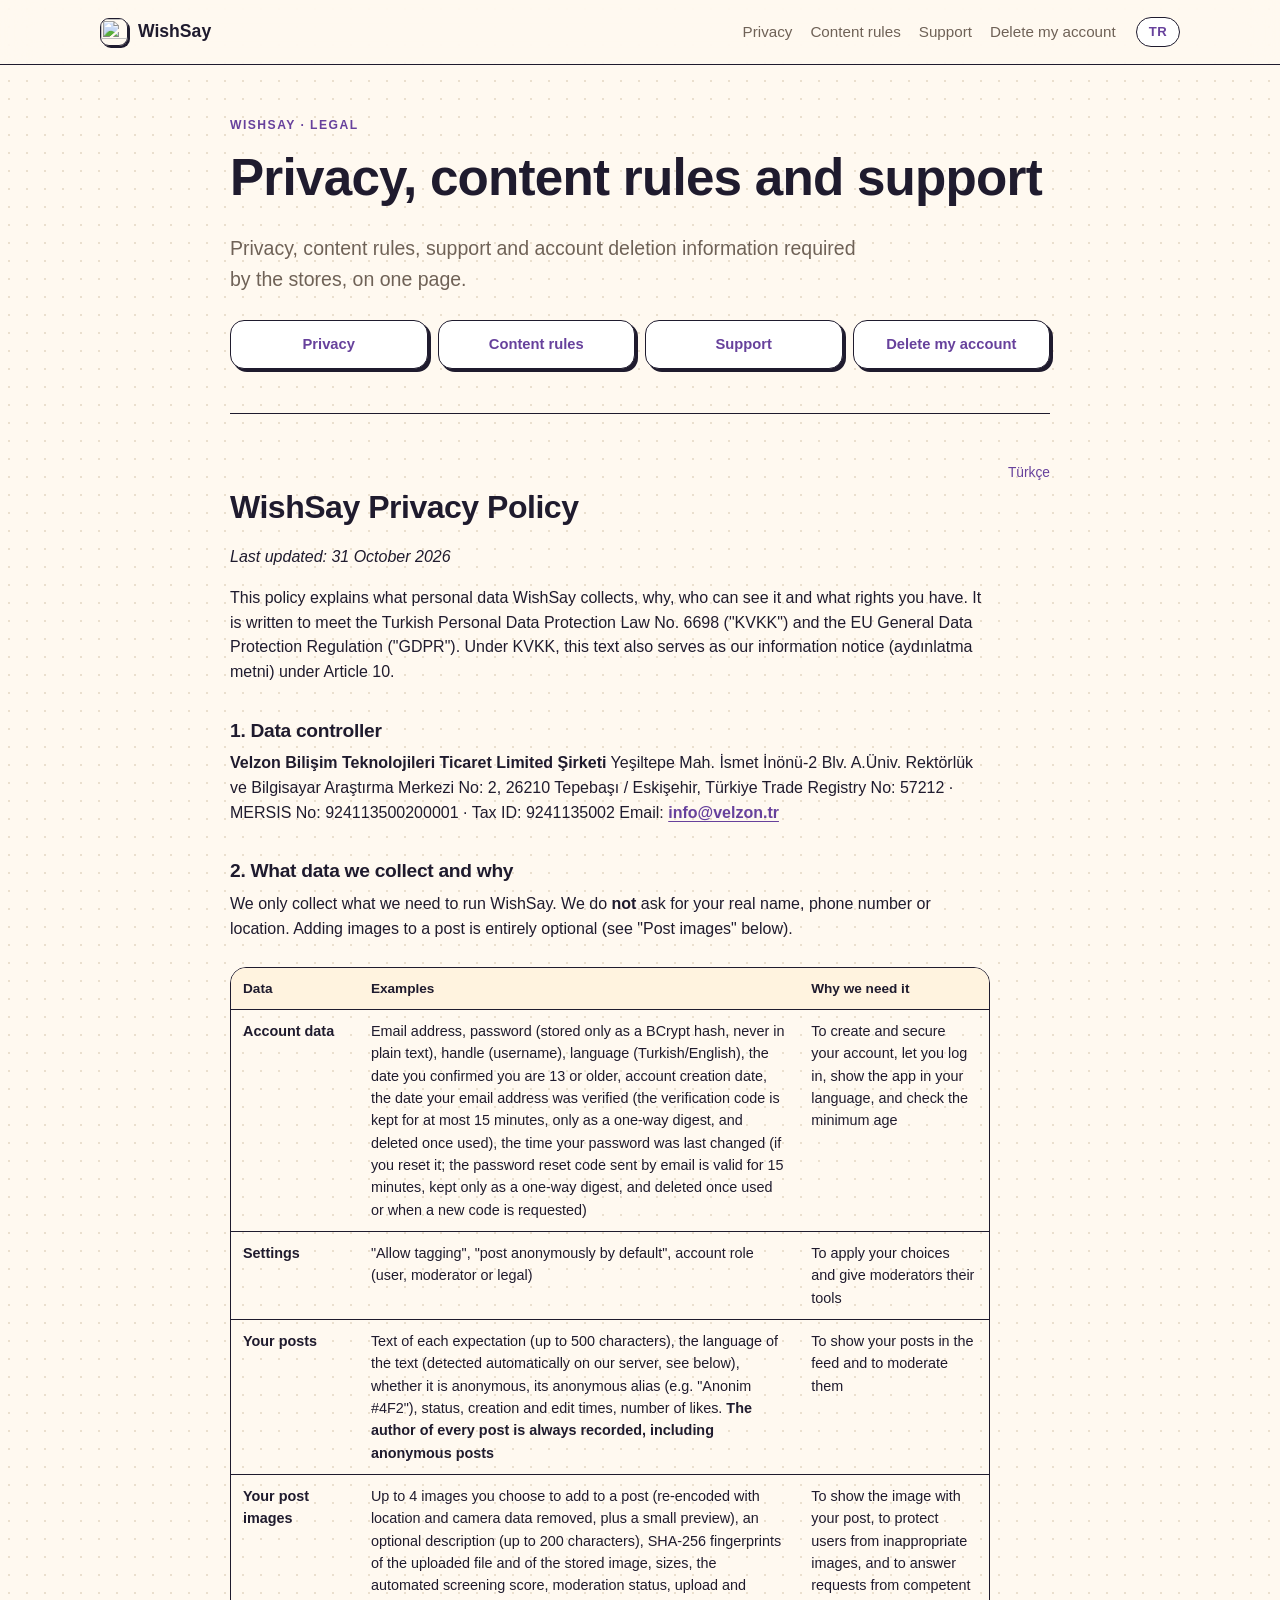
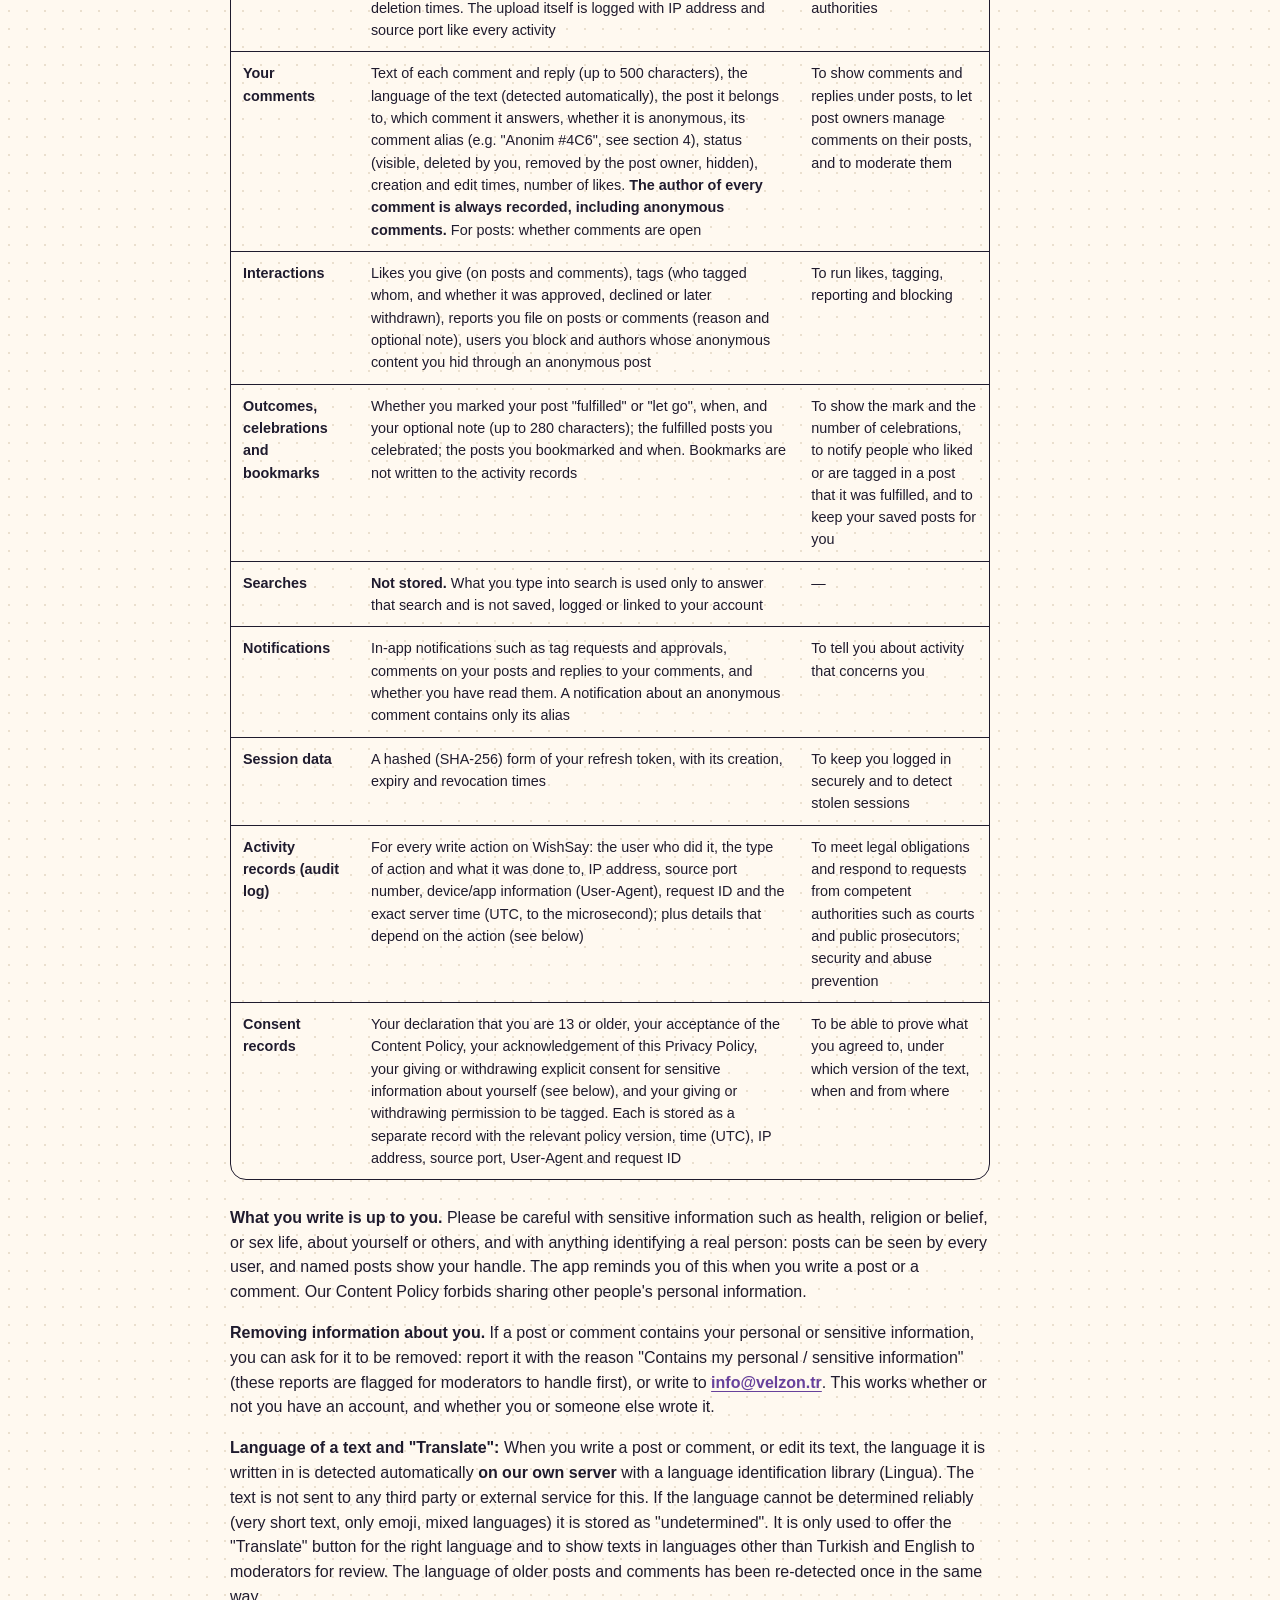
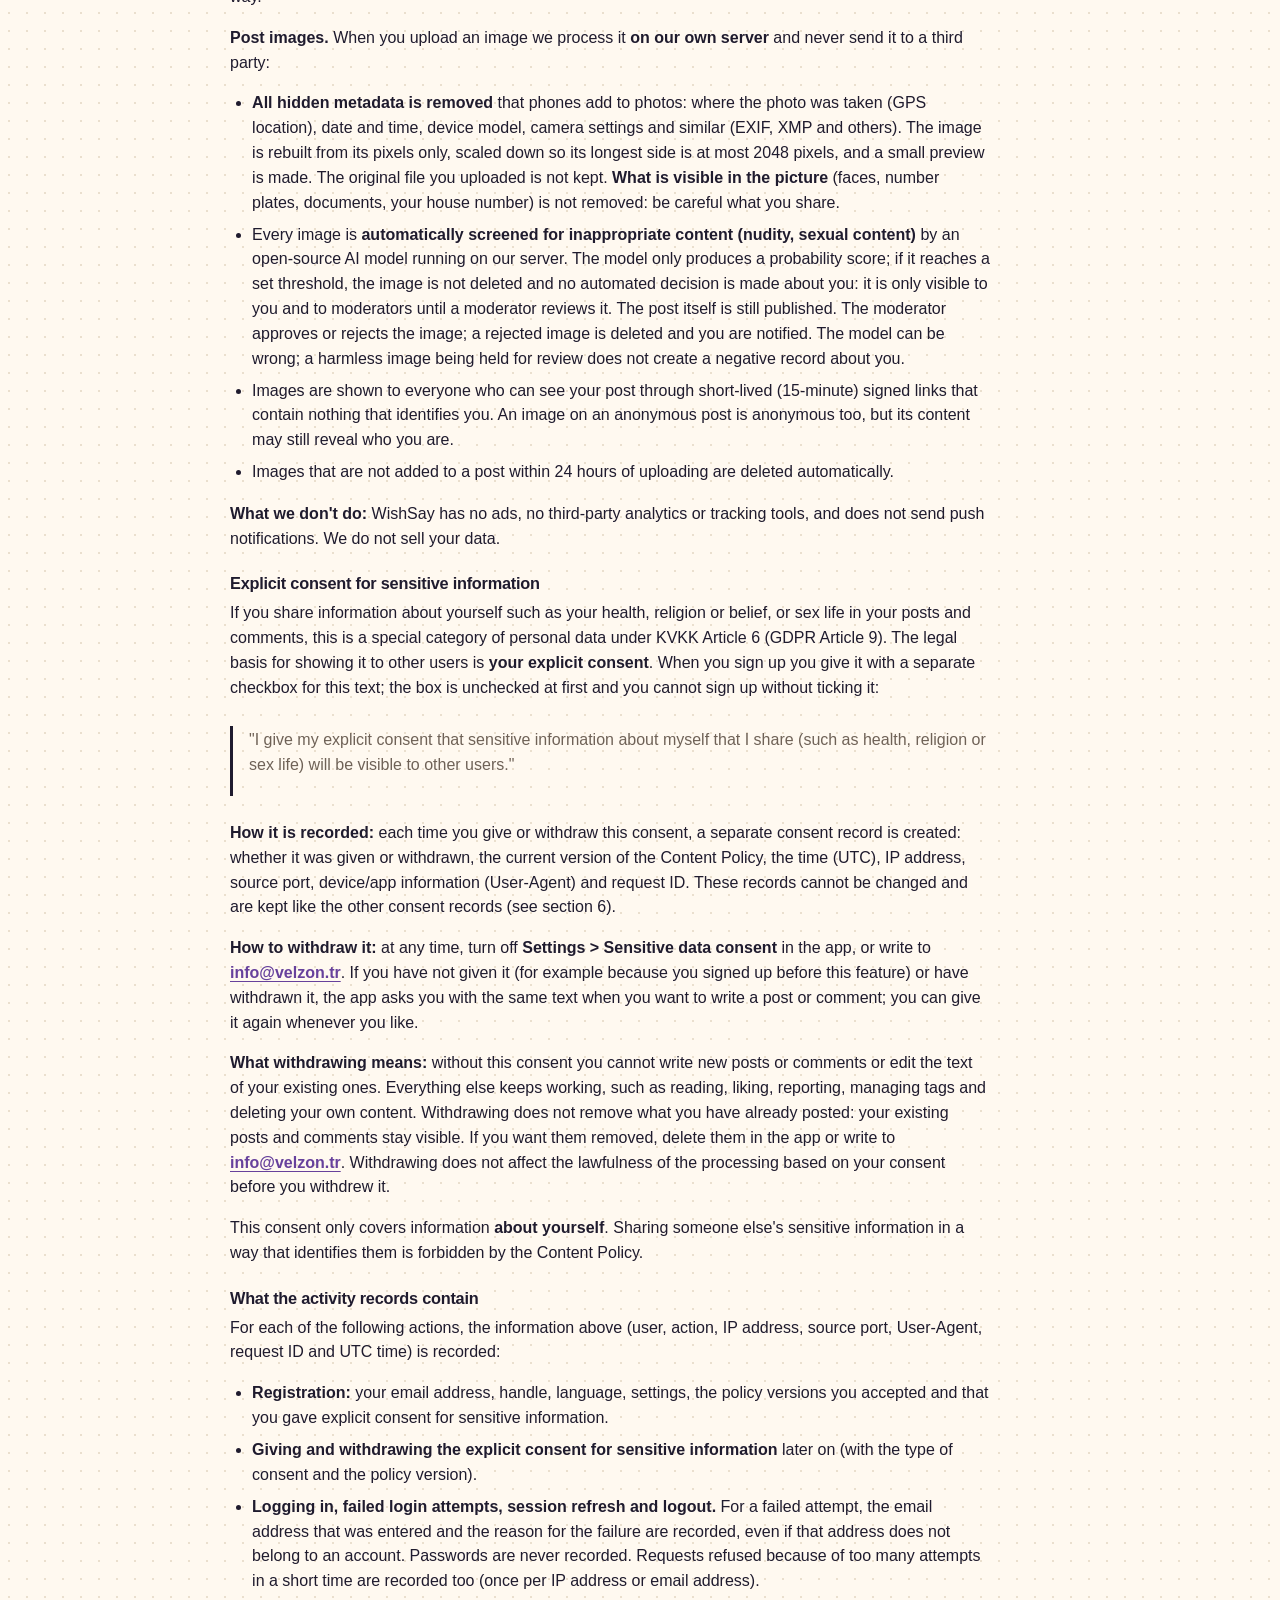
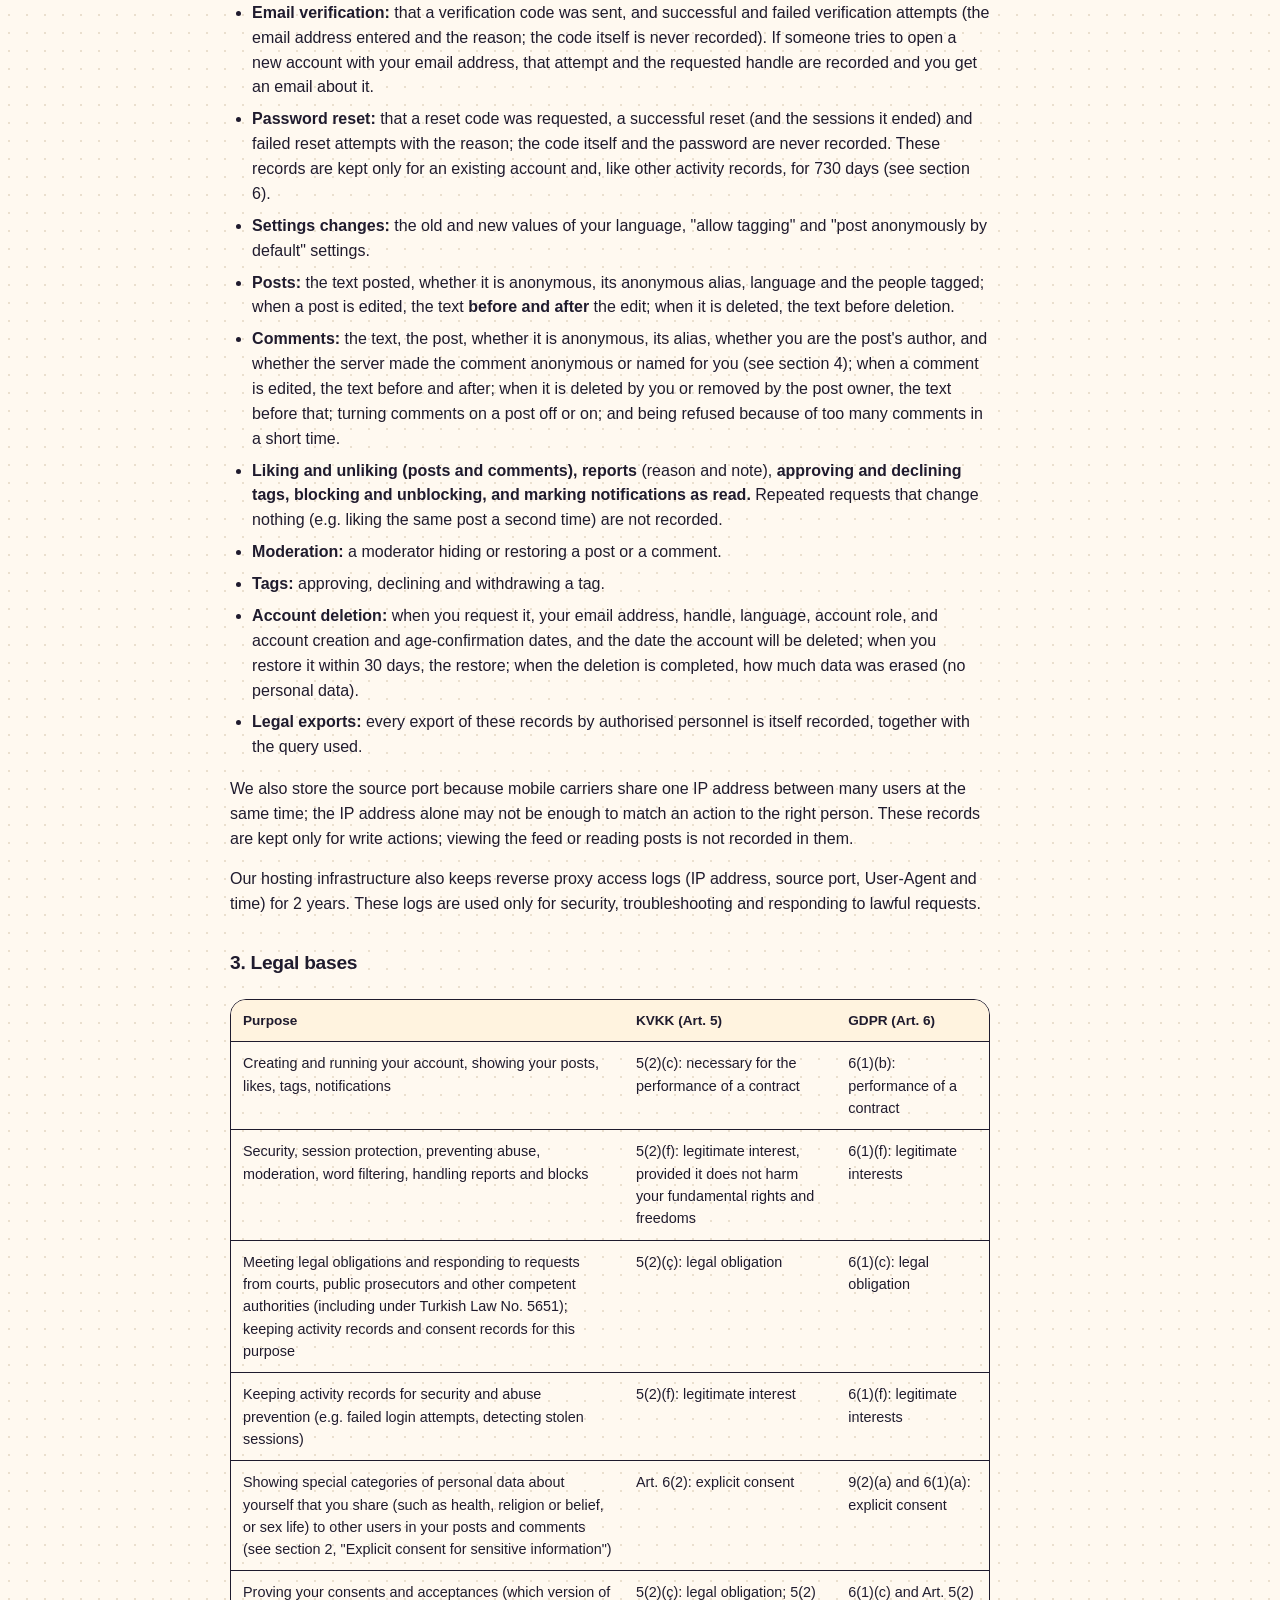
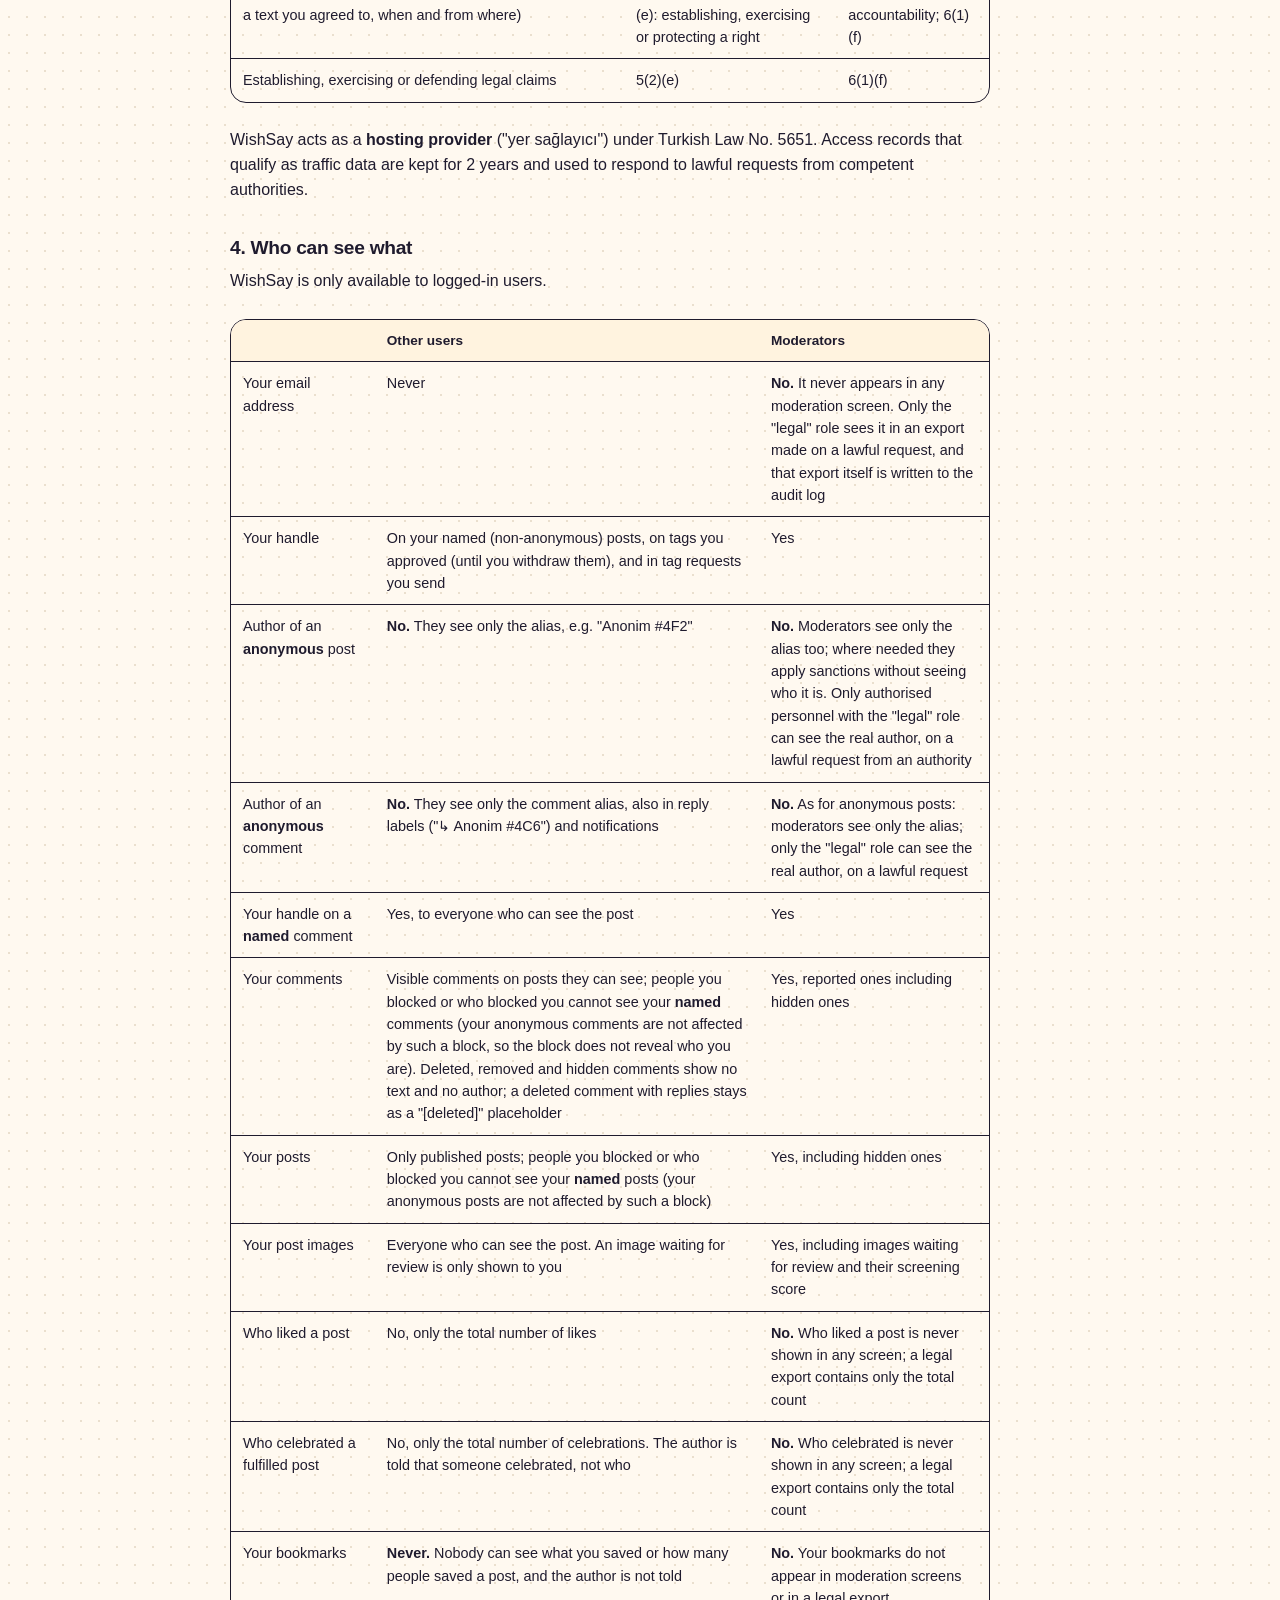
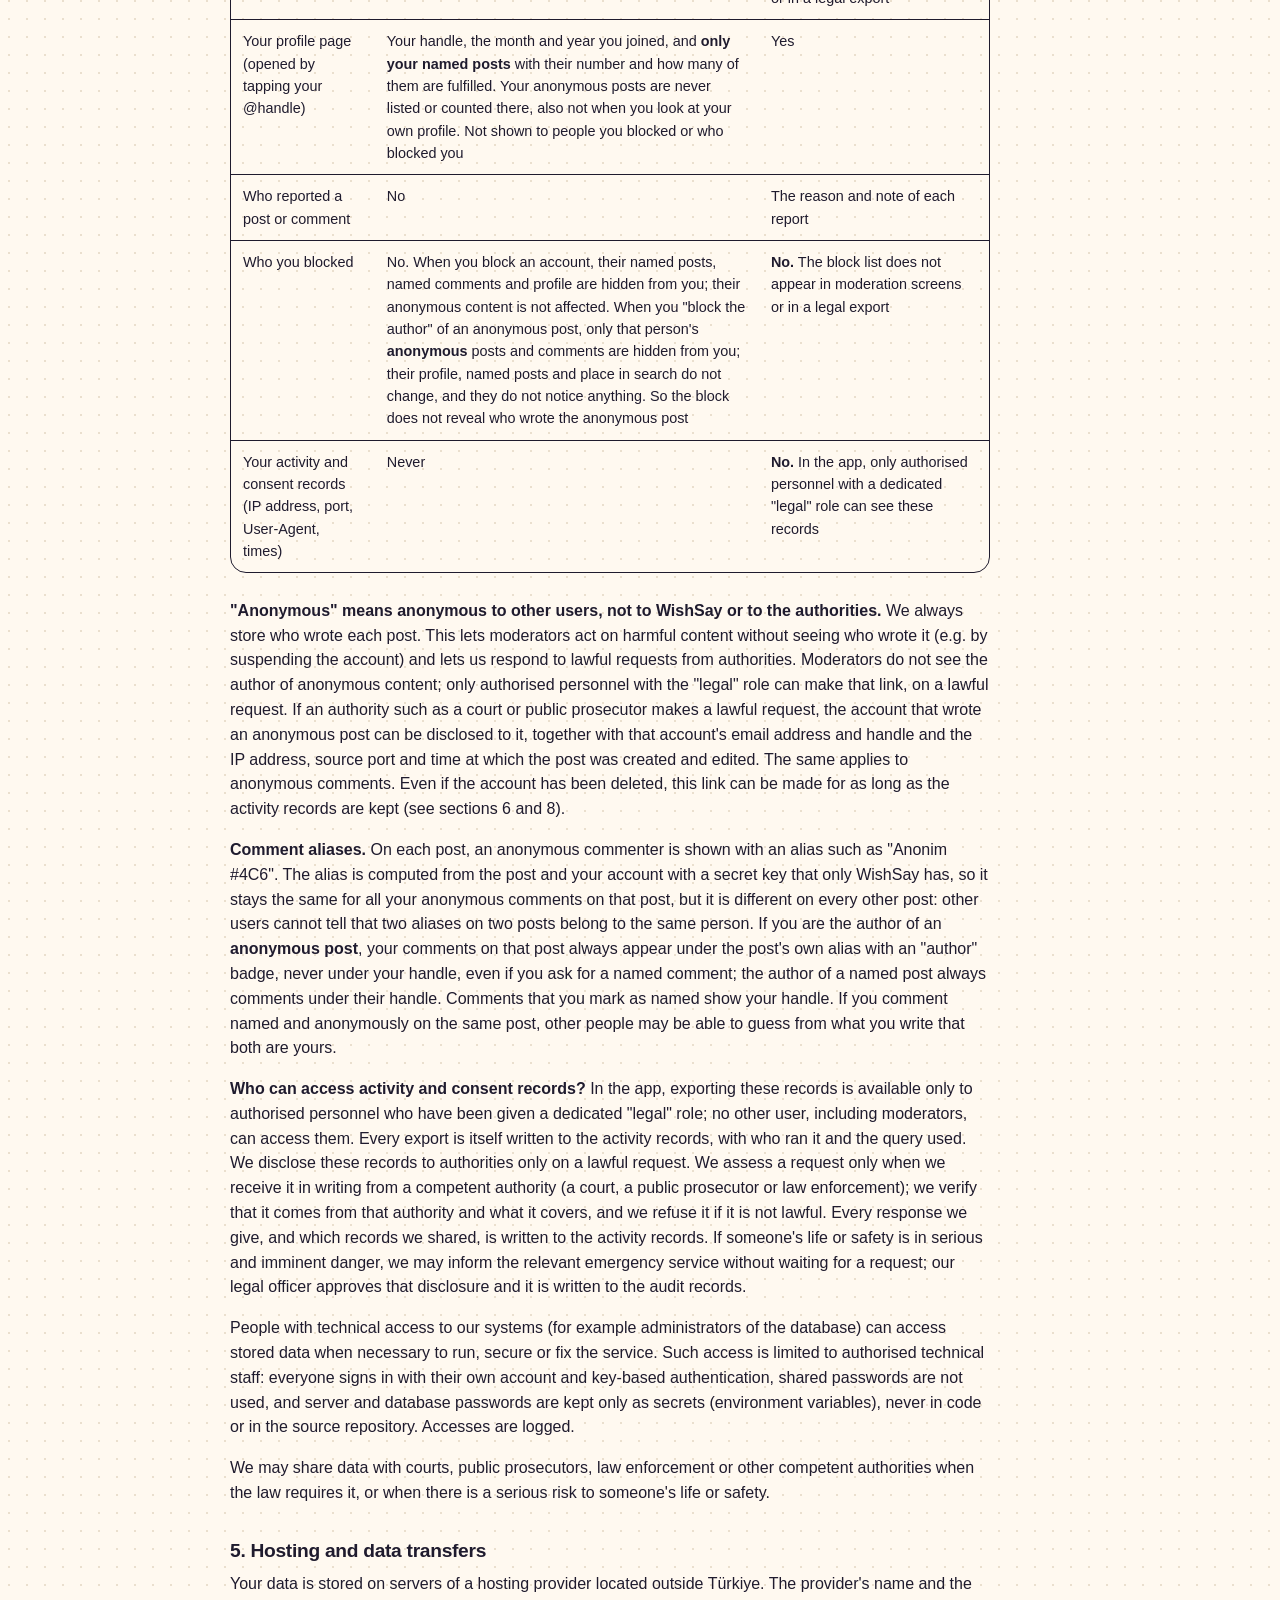
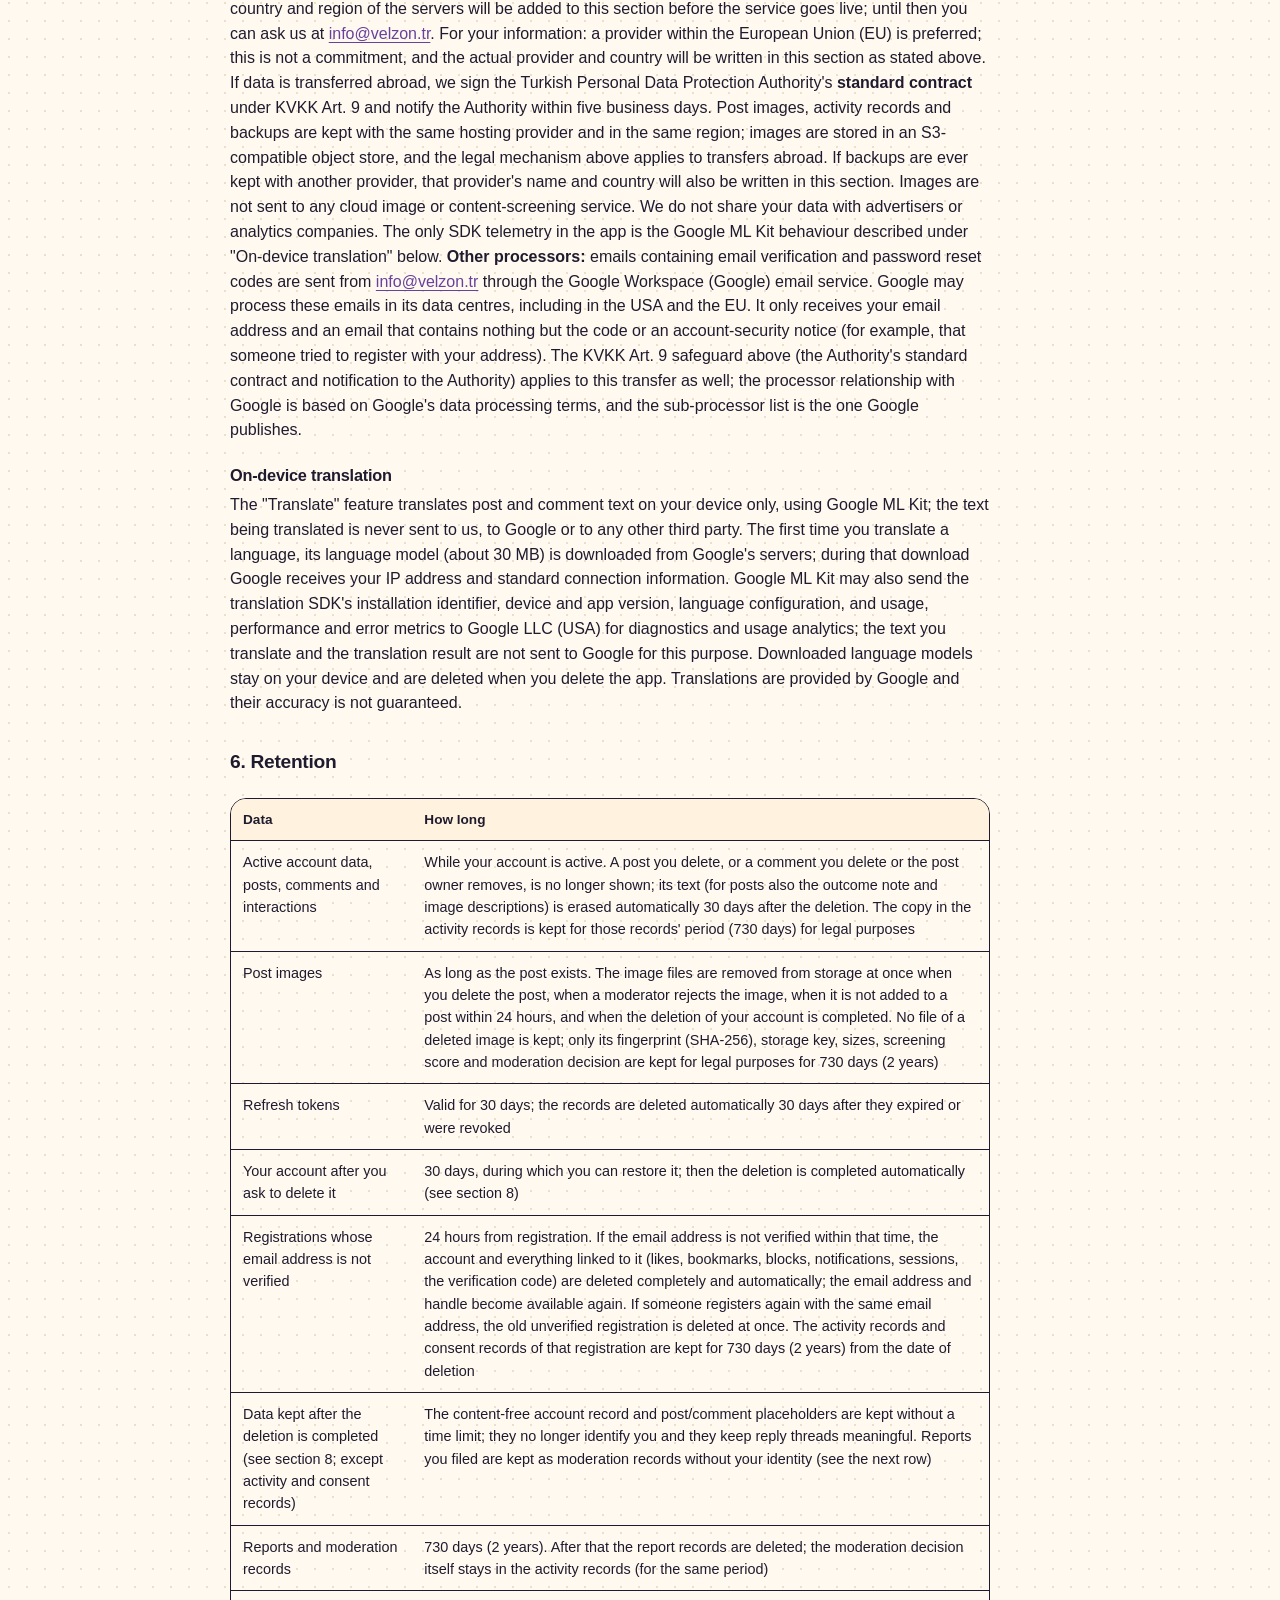
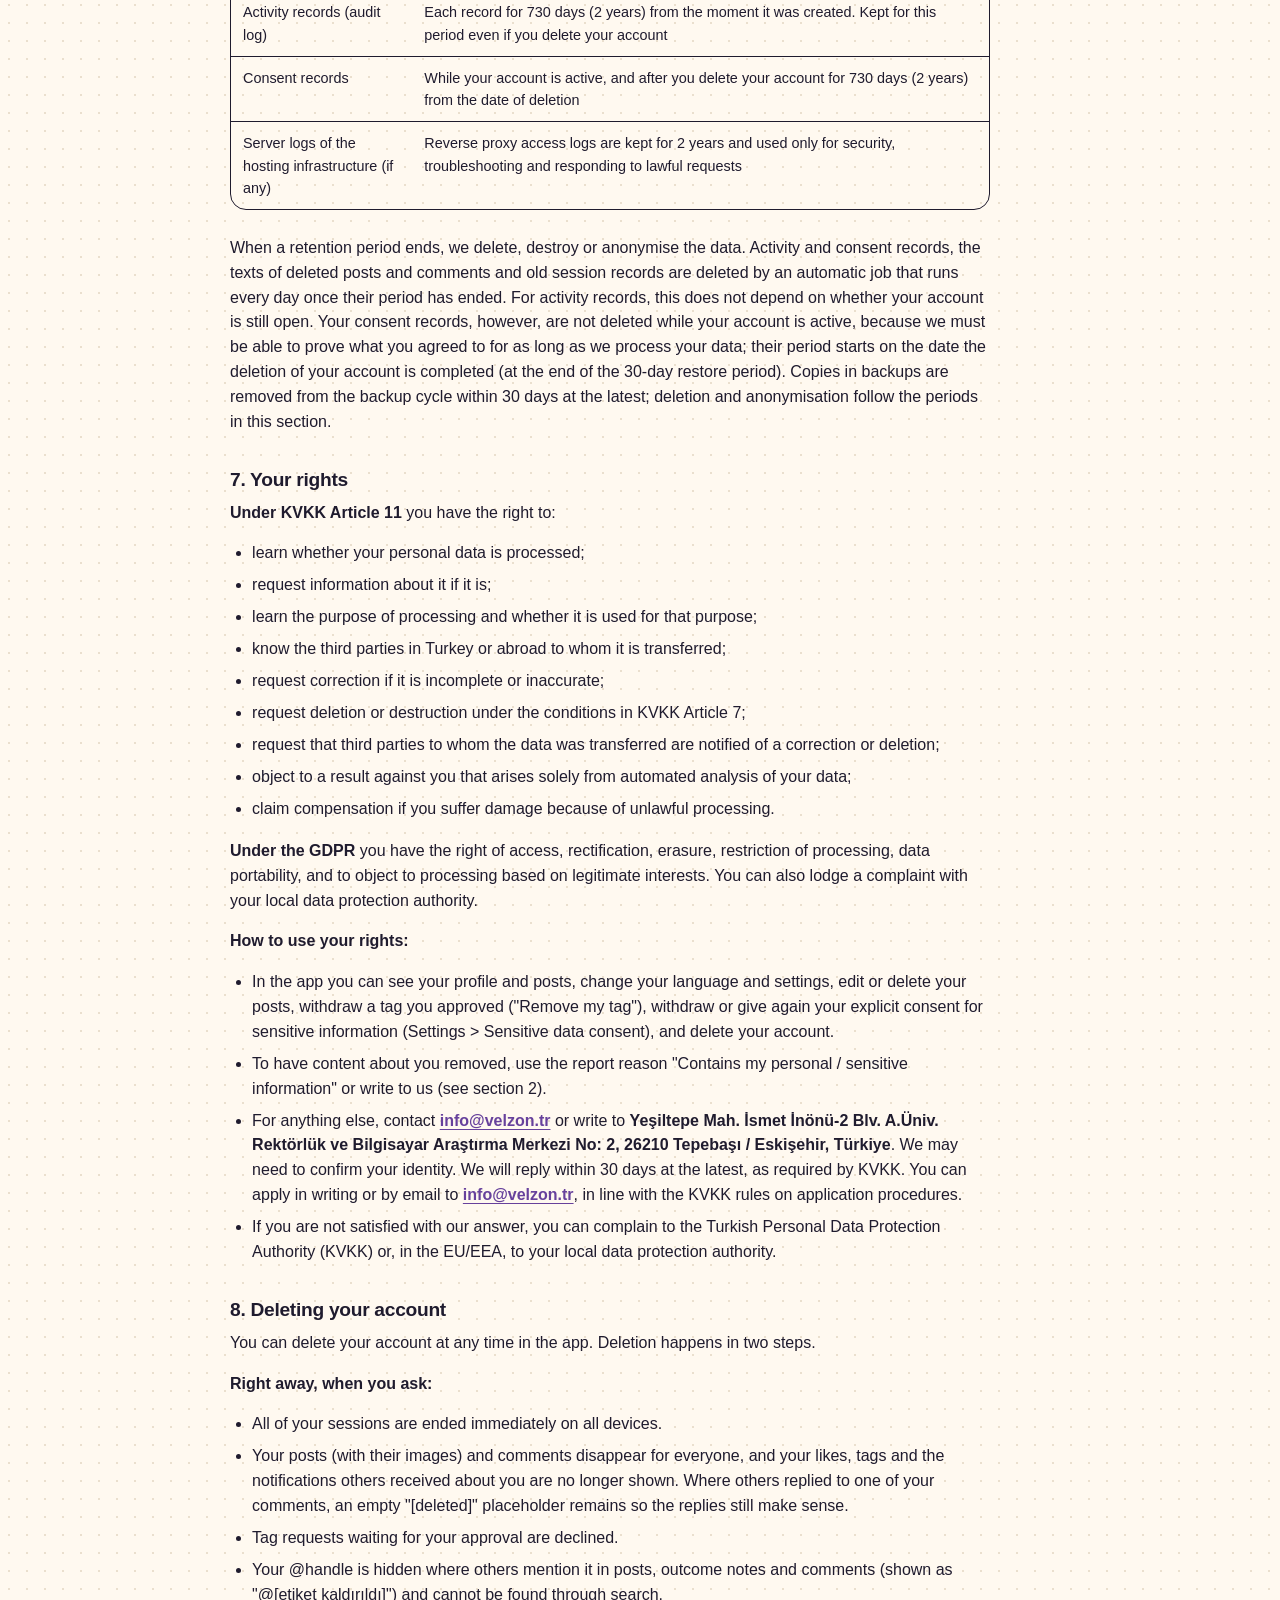
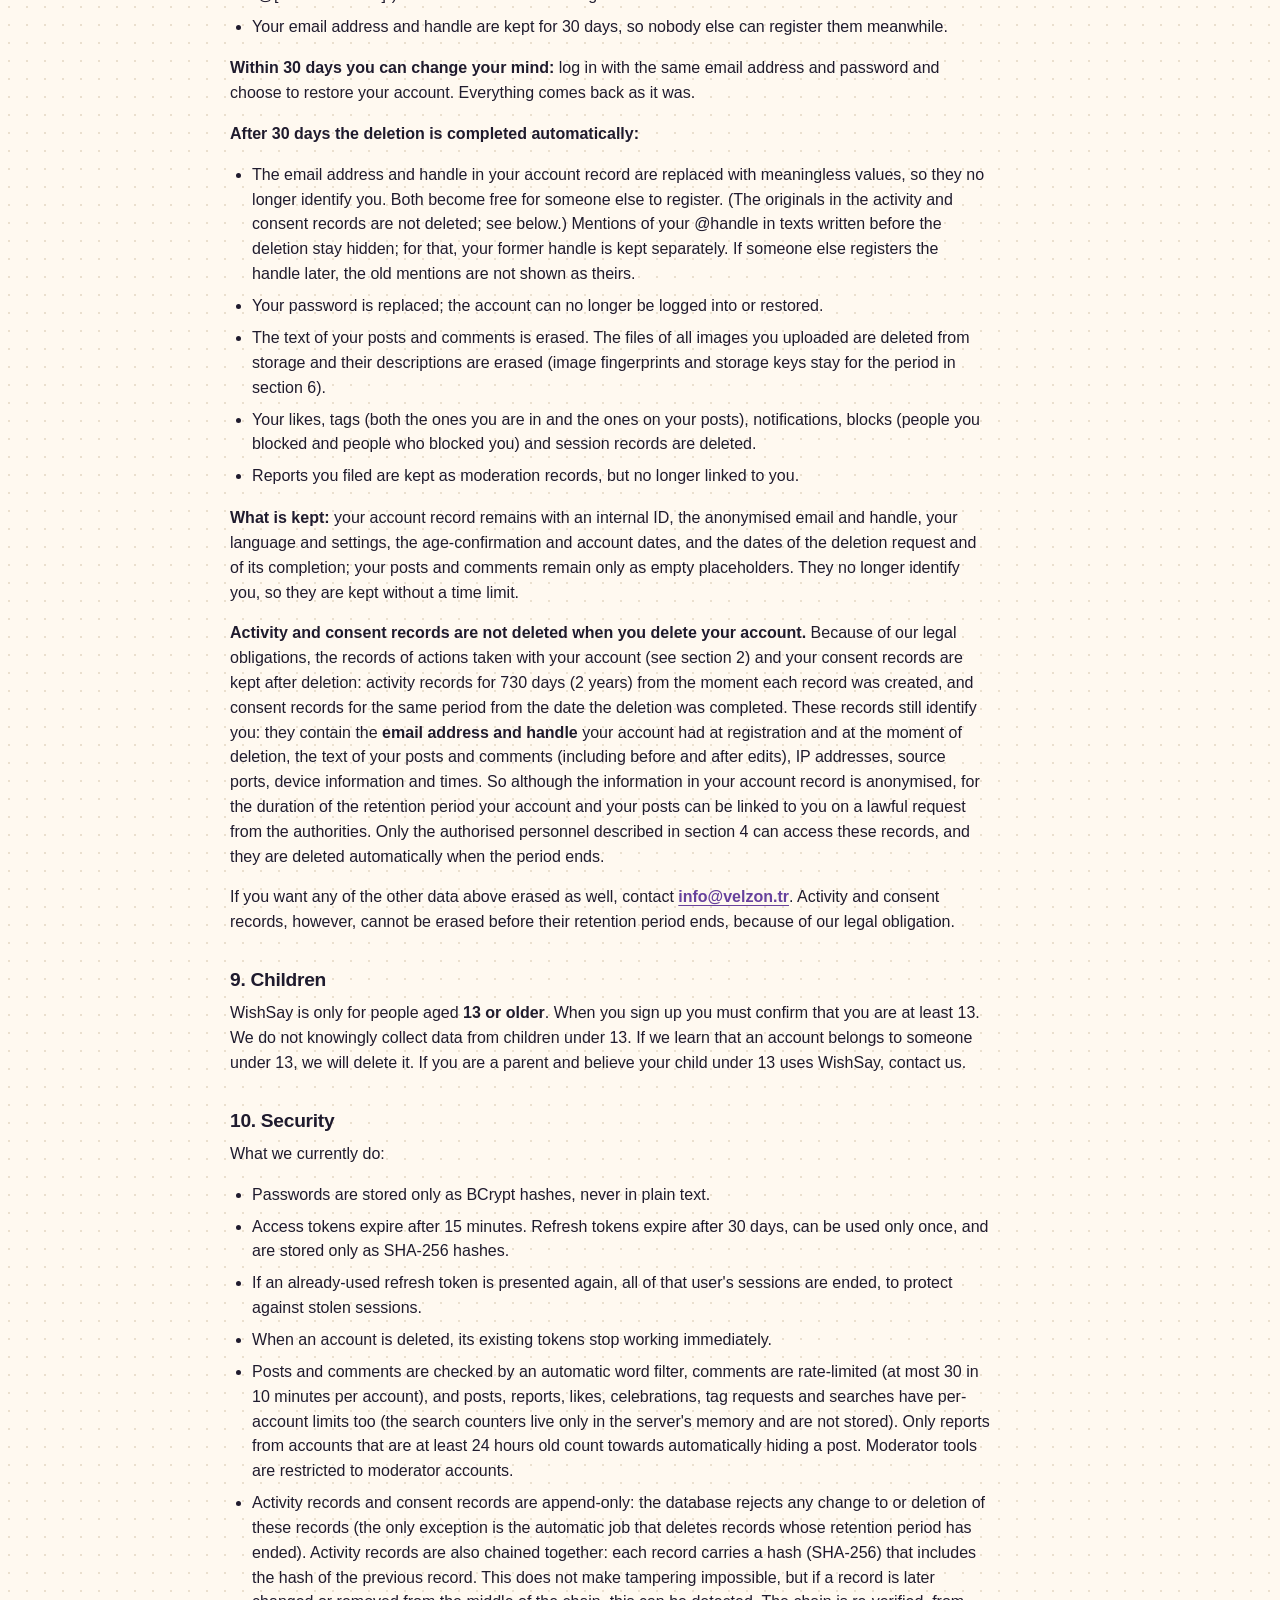
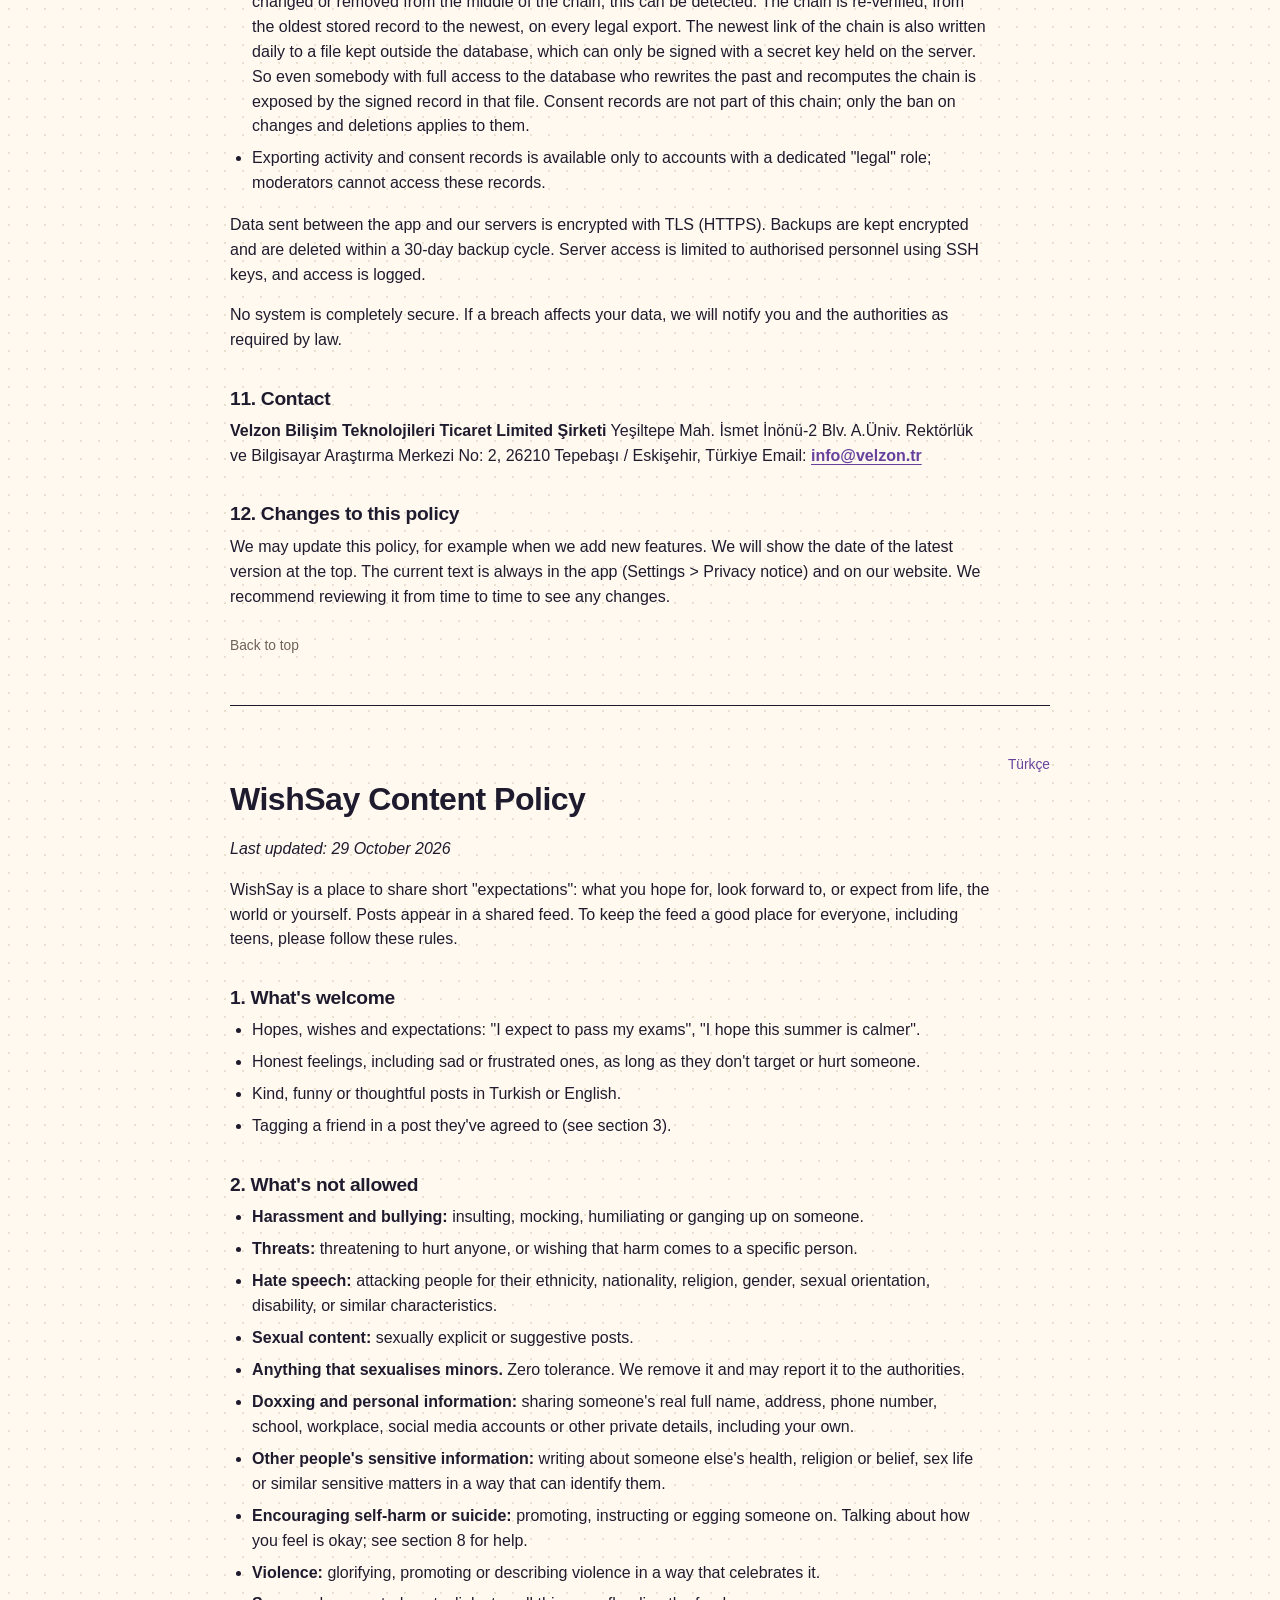
==== en/index.html @ 41df198c "Yasal sayfa: 2026-11-01" ====
<!doctype html>
<html lang="en">
<head>
<meta charset="utf-8">
<meta name="viewport" content="width=device-width, initial-scale=1">
<title>WishSay — Privacy, content rules, support and account deletion</title>
<meta name="description" content="WishSay privacy notice under KVKK and GDPR, content rules, support/FAQ and account deletion steps on one page.">
<meta name="color-scheme" content="light dark">
<meta name="theme-color" content="#FFF9F0" media="(prefers-color-scheme: light)">
<meta name="theme-color" content="#0E1030" media="(prefers-color-scheme: dark)">
<link rel="canonical" href="https://denizaydogdu.github.io/wishsay-legal/en/">
<link rel="alternate" hreflang="tr" href="https://denizaydogdu.github.io/wishsay-legal/">
<link rel="alternate" hreflang="en" href="https://denizaydogdu.github.io/wishsay-legal/en/">
<link rel="alternate" hreflang="x-default" href="https://denizaydogdu.github.io/wishsay-legal/">
<link rel="icon" href="/wishsay-legal/img/icon-512.png" sizes="512x512" type="image/png">
<link rel="apple-touch-icon" href="/wishsay-legal/img/icon-180.png">
<style>
/* WishSay yasal sayfası — W-077. Ağ fontu, izleme ve istemci betiği yok. */
/* WOFF2'ler uygulamadaki TTF'lerden yalnız sitede geçen karakterlere indirgenir
   (scripts/make-fonts.sh); TTF baytları uygulamayla aynı kalır. */

@font-face {
  font-family: "Fredoka";
  src: url("/wishsay-legal/fonts/Fredoka-SemiBold.woff2") format("woff2"),
       url("/wishsay-legal/fonts/Fredoka-SemiBold.ttf") format("truetype");
  font-style: normal;
  font-weight: 600;
  font-display: swap;
}

@font-face {
  font-family: "Fredoka";
  src: url("/wishsay-legal/fonts/Fredoka-Bold.woff2") format("woff2"),
       url("/wishsay-legal/fonts/Fredoka-Bold.ttf") format("truetype");
  font-style: normal;
  font-weight: 700;
  font-display: swap;
}

@font-face {
  font-family: "Nunito";
  src: url("/wishsay-legal/fonts/Nunito-Regular.woff2") format("woff2"),
       url("/wishsay-legal/fonts/Nunito-Regular.ttf") format("truetype");
  font-style: normal;
  font-weight: 400;
  font-display: swap;
}

@font-face {
  font-family: "Nunito";
  src: url("/wishsay-legal/fonts/Nunito-SemiBold.woff2") format("woff2"),
       url("/wishsay-legal/fonts/Nunito-SemiBold.ttf") format("truetype");
  font-style: normal;
  font-weight: 600;
  font-display: swap;
}

@font-face {
  font-family: "Nunito";
  src: url("/wishsay-legal/fonts/Nunito-ExtraBold.woff2") format("woff2"),
       url("/wishsay-legal/fonts/Nunito-ExtraBold.ttf") format("truetype");
  font-style: normal;
  font-weight: 800;
  font-display: swap;
}

:root {
  color-scheme: light dark;
  --ink: #1f1b2e;
  --muted: #6f6257;
  --bg: #fff9f0;
  --dot: #eadfce;
  --surface: #ffffff;
  --surface-solid: #ffffff;
  --tint: #fff3df;
  --border: #1f1b2e;
  --border-strong: #1f1b2e;
  --primary: #9be58a;
  --on-primary: #1f1b2e;
  --selected: #c9a7ff;
  --link: #67419c;
  --link-hover: #4c287f;
  --amber-bg: #fff4d6;
  --amber-line: #d33a22;
  --small-shadow: 3px 3px 0 #1f1b2e;
  --radius: 18px;
  --wrap: 1120px;
}

@media (prefers-color-scheme: dark) {
  :root {
    --ink: #f1f2ff;
    --muted: #9aa0d6;
    --bg: #0e1030;
    --dot: transparent;
    --surface: rgb(255 255 255 / 7%);
    --surface-solid: #191b46;
    --tint: rgb(255 255 255 / 4%);
    --border: rgb(255 255 255 / 16%);
    --border-strong: rgb(255 255 255 / 40%);
    --primary: #c6ff3d;
    --on-primary: #0e1030;
    --selected: #c6ff3d;
    --link: #3de0ff;
    --link-hover: #8cebff;
    --amber-bg: #33280f;
    --amber-line: #ff6b6b;
    --small-shadow: 0 4px 12px rgb(255 61 154 / 22%);
  }
}

*,
*::before,
*::after {
  box-sizing: border-box;
}

html {
  -webkit-text-size-adjust: 100%;
  scroll-behavior: smooth;
}

body {
  margin: 0;
  background-color: var(--bg);
  background-image: radial-gradient(circle, var(--dot) 1px, transparent 1.15px);
  background-size: 18px 18px;
  color: var(--ink);
  font-family: "Nunito", -apple-system, BlinkMacSystemFont, "Segoe UI", sans-serif;
  font-size: 17px;
  line-height: 1.55;
  text-rendering: optimizeLegibility;
  overflow-x: hidden;
}

@media (prefers-color-scheme: dark) {
  body {
    background-image:
      radial-gradient(circle at 12% 4%, rgb(255 61 154 / 12%), transparent 20rem),
      radial-gradient(circle at 88% 10%, rgb(61 224 255 / 10%), transparent 22rem),
      radial-gradient(circle at 50% 96%, rgb(198 255 61 / 7%), transparent 24rem);
    background-size: auto;
    background-repeat: no-repeat;
    background-attachment: fixed;
  }
}

img {
  max-width: 100%;
  height: auto;
}

a {
  color: var(--link);
  text-underline-offset: 3px;
}

a:hover {
  color: var(--link-hover);
}

:focus-visible {
  outline: 3px solid var(--primary);
  outline-offset: 2px;
  border-radius: 4px;
}

h1,
h2,
h3,
h4 {
  font-family: "Fredoka", "Nunito", sans-serif;
  font-weight: 600;
  line-height: 1.15;
  letter-spacing: -0.015em;
  margin: 0 0 0.5em;
}

h1,
h2 {
  font-weight: 700;
}

h1 {
  font-size: clamp(2rem, 1.4rem + 2.6vw, 3.2rem);
}

h2 {
  font-size: clamp(1.45rem, 1.2rem + 1vw, 2rem);
  margin-top: 0;
  scroll-margin-top: 84px;
}

h3 {
  font-size: 1.12rem;
}

p {
  margin: 0 0 1em;
}

ul,
ol {
  margin: 0 0 1em;
  padding-left: 1.25em;
}

.wrap {
  width: 100%;
  max-width: var(--wrap);
  margin-inline: auto;
  padding-inline: 20px;
}

.skip {
  position: absolute;
  left: -9999px;
  top: 8px;
  background: var(--surface);
  padding: 10px 14px;
  border-radius: 10px;
  border: 1px solid var(--border);
  z-index: 10;
}

.skip:focus {
  left: 12px;
}

.muted {
  color: var(--muted);
}

.small {
  font-size: 0.86rem;
}

/* ---------- header ---------- */

.site-header {
  position: sticky;
  top: 0;
  z-index: 2;
  border-bottom: 1px solid var(--border);
  background: color-mix(in srgb, var(--bg) 88%, transparent);
  backdrop-filter: blur(16px);
}

.header-inner {
  display: flex;
  align-items: center;
  gap: 20px;
  min-height: 64px;
}

.brand {
  display: inline-flex;
  align-items: center;
  gap: 10px;
  font-family: "Fredoka", "Nunito", sans-serif;
  font-weight: 700;
  font-size: 1.1rem;
  color: var(--ink);
  text-decoration: none;
  margin-right: auto;
}

.brand img {
  border-radius: 9px;
  border: 1px solid var(--border-strong);
  box-shadow: 2px 2px 0 var(--ink);
}

.site-nav {
  display: flex;
  gap: 18px;
  font-size: 0.95rem;
}

.site-nav a {
  color: var(--muted);
  text-decoration: none;
}

.site-nav a:hover {
  color: var(--ink);
}

.lang {
  border: 1px solid var(--border-strong);
  border-radius: 999px;
  padding: 4px 12px;
  font-size: 0.82rem;
  font-family: "Fredoka", "Nunito", sans-serif;
  font-weight: 600;
  background: var(--surface);
  text-decoration: none;
  letter-spacing: 0.03em;
}

/* ---------- page head ---------- */

.page {
  max-width: 900px;
  padding-block: clamp(28px, 4vw, 52px) clamp(40px, 5vw, 64px);
}

.legal-page {
  max-width: 860px;
}

.page-head {
  margin-bottom: clamp(28px, 4vw, 44px);
}

.eyebrow {
  text-transform: uppercase;
  letter-spacing: 0.12em;
  font-size: 0.76rem;
  font-weight: 800;
  color: var(--link);
  margin-bottom: 14px;
}

.lead {
  font-size: clamp(1.05rem, 1rem + 0.35vw, 1.22rem);
  color: var(--muted);
  max-width: 60ch;
}

.toc {
  display: grid;
  grid-template-columns: repeat(4, minmax(0, 1fr));
  gap: 10px;
  margin-top: 26px;
}

.toc a {
  display: block;
  padding: 12px 14px;
  border: 1px solid var(--border-strong);
  border-radius: 14px;
  background: var(--surface);
  box-shadow: var(--small-shadow);
  font-family: "Fredoka", "Nunito", sans-serif;
  font-weight: 600;
  font-size: 0.92rem;
  text-decoration: none;
  text-align: center;
}

.toc a:hover {
  border-color: var(--link);
  color: var(--link);
}

/* ---------- sections ---------- */

.legal-section,
.page-section {
  padding-block: clamp(30px, 4vw, 48px);
  border-top: 1px solid var(--border);
  scroll-margin-top: 64px;
}

.section-lang {
  margin: 0 0 6px;
  text-align: right;
  font-size: 0.86rem;
}

.section-lang a {
  text-decoration: none;
}

.back {
  margin: 26px 0 0;
  font-size: 0.86rem;
}

.back a {
  color: var(--muted);
  text-decoration: none;
}

.back a:hover {
  color: var(--ink);
}

/* ---------- legal documents ---------- */

.legal {
  max-width: 760px;
}

.legal h2 {
  font-size: clamp(1.45rem, 1.2rem + 1vw, 2rem);
  margin-bottom: 0.6em;
}

.legal h3 {
  font-size: 1.2rem;
  margin-top: 1.8em;
}

.legal h4 {
  font-size: 1.02rem;
  margin-top: 1.4em;
}

.legal p,
.legal li {
  font-size: 1rem;
}

.legal ul,
.legal ol {
  padding-left: 1.3em;
}

.legal li {
  margin-bottom: 0.45em;
}

.legal hr {
  border: 0;
  border-top: 1px solid var(--border);
  margin: 2em 0;
}

.legal blockquote {
  margin: 1.5em 0;
  padding: 2px 0 2px 16px;
  border-left: 3px solid var(--border);
  color: var(--muted);
}

.legal blockquote.draft {
  background: var(--amber-bg);
  border-left: 5px solid var(--amber-line);
  border-radius: 0 12px 12px 0;
  padding: 14px 18px;
  color: var(--ink);
}

.legal blockquote.draft p {
  margin: 0;
}

.legal .table-wrap {
  overflow-x: auto;
  margin: 1.5em 0;
  border: 1px solid var(--border-strong);
  border-radius: 16px;
}

.legal table {
  border-collapse: collapse;
  width: 100%;
  min-width: 560px;
  font-size: 0.9rem;
}

.legal th,
.legal td {
  text-align: left;
  vertical-align: top;
  padding: 10px 12px;
  border-bottom: 1px solid var(--border);
}

.legal th {
  background: var(--tint);
  font-size: 0.85rem;
}

.legal tr:last-child td {
  border-bottom: 0;
}

/* ---------- support / deletion ---------- */

.panel {
  background: var(--surface);
  border: 1px solid var(--border-strong);
  border-radius: var(--radius);
  padding: clamp(20px, 3vw, 28px);
  margin-block: 20px;
  box-shadow: var(--small-shadow);
}

.big-mail {
  font-size: 1.3rem;
  font-weight: 700;
  margin-bottom: 8px;
  word-break: break-word;
}

/* W-092: licences/credits line; the long repo path must wrap on a 320 px phone. */
.credits p {
  margin: 0;
  overflow-wrap: anywhere;
}

.faq {
  display: grid;
  gap: 10px;
}

.faq details {
  background: var(--surface);
  border: 1px solid var(--border-strong);
  border-radius: 16px;
  padding: 4px 18px;
}

.faq summary {
  cursor: pointer;
  font-weight: 600;
  padding-block: 12px;
}

.faq details p {
  margin: 0 0 14px;
  color: var(--muted);
}

.callout {
  background: var(--amber-bg);
  border-left: 5px solid var(--amber-line);
  border-radius: 0 16px 16px 0;
  padding: 20px 22px;
  margin-top: 30px;
}

.callout h3 {
  font-size: 1.15rem;
}

.callout p {
  margin: 0;
}

.callout-inline {
  background: var(--tint);
  border: 1px solid var(--border-strong);
  border-radius: 16px;
  padding: 14px 18px;
}

.split {
  display: grid;
  grid-template-columns: repeat(auto-fit, minmax(280px, 1fr));
  gap: 20px;
  align-items: start;
}

.ordered {
  margin: 0;
  padding-left: 1.2em;
}

.ordered li {
  margin-bottom: 8px;
}

.check-list {
  list-style: none;
  padding: 0;
  display: grid;
  gap: 10px;
}

.check-list li {
  position: relative;
  padding-left: 30px;
}

.check-list li::before {
  content: "✓";
  position: absolute;
  left: 0;
  top: 0;
  color: var(--link);
  font-weight: 700;
}

.btn {
  display: inline-flex;
  align-items: center;
  justify-content: center;
  gap: 8px;
  padding: 12px 18px;
  border-radius: 16px;
  border: 2px solid transparent;
  font-family: "Fredoka", "Nunito", sans-serif;
  font-weight: 600;
  font-size: 0.98rem;
  text-decoration: none;
  line-height: 1.2;
  cursor: pointer;
}

.btn-secondary {
  background: var(--surface);
  border-color: var(--border-strong);
  color: var(--ink);
  box-shadow: var(--small-shadow);
}

.btn-secondary:hover {
  border-color: var(--link);
  color: var(--link);
}

/* ---------- footer ---------- */

.site-footer {
  border-top: 1px solid var(--border);
  padding-block: 40px;
  margin-top: 24px;
  background: color-mix(in srgb, var(--surface-solid) 82%, transparent);
}

.footer-grid {
  display: grid;
  grid-template-columns: minmax(0, 2fr) repeat(2, minmax(0, 1fr));
  gap: 32px;
}

.footer-grid h2 {
  font-size: 0.8rem;
  text-transform: uppercase;
  letter-spacing: 0.1em;
  color: var(--muted);
}

.footer-grid ul {
  list-style: none;
  padding: 0;
  margin: 0;
  display: grid;
  gap: 8px;
  font-size: 0.93rem;
}

.footer-grid a {
  text-decoration: none;
}

.brand-line {
  display: flex;
  align-items: center;
  gap: 8px;
  font-family: "Fredoka", "Nunito", sans-serif;
  font-weight: 700;
  margin-bottom: 6px;
}

.brand-line img {
  border-radius: 6px;
}

.pill {
  display: inline-block;
  border: 1px solid var(--border-strong);
  border-radius: 999px;
  padding: 1px 9px;
  font-size: 0.78rem;
  font-weight: 700;
  color: var(--muted);
}

/* ---------- responsive ---------- */

@media (max-width: 820px) {
  .site-nav {
    display: none;
  }

  .toc {
    grid-template-columns: repeat(2, minmax(0, 1fr));
  }
}

@media (max-width: 620px) {
  body {
    font-size: 16px;
  }

  .toc {
    grid-template-columns: 1fr;
  }

  .footer-grid {
    grid-template-columns: 1fr;
  }

  .legal table {
    min-width: 480px;
  }
}

@media (prefers-reduced-motion: reduce) {
  *,
  *::before,
  *::after {
    animation: none !important;
    transition: none !important;
    scroll-behavior: auto !important;
  }
}

@media print {
  .site-header,
  .site-footer,
  .toc,
  .section-lang,
  .back {
    display: none;
  }

  body {
    background: #fff;
    color: #000;
    font-size: 11pt;
  }

  .legal .table-wrap {
    overflow: visible;
  }
}
</style>
</head>
<body>
<a class="skip" href="#main">Skip to content</a>
<header class="site-header">
  <div class="wrap header-inner">
    <a class="brand" href="/wishsay-legal/en/">
      <img src="/wishsay-legal/img/icon-64.png" alt="" width="28" height="28">
      <span>WishSay</span>
    </a>
    <nav class="site-nav" aria-label="Sections">
      <a href="#privacy">Privacy</a>
      <a href="#content-policy">Content rules</a>
      <a href="#support">Support</a>
      <a href="#account-deletion">Delete my account</a>
    </nav>
    <a class="lang" href="/wishsay-legal/" hreflang="tr" lang="tr">TR</a>
  </div>
</header>
<main id="main">
<div class="wrap page legal-page">
  <header class="page-head">
    <p class="eyebrow">WishSay · Legal</p>
    <h1>Privacy, content rules and support</h1>
    <p class="lead">Privacy, content rules, support and account deletion information required by the stores, on one page.</p>
    <nav class="toc" aria-label="On this page">
      <a href="#privacy">Privacy</a>
      <a href="#content-policy">Content rules</a>
      <a href="#support">Support</a>
      <a href="#account-deletion">Delete my account</a>
    </nav>
  </header>

  <section class="legal-section" id="privacy">
<p class="section-lang"><a href="/wishsay-legal/#privacy" hreflang="tr" lang="tr" aria-label="This section in Turkish">Türkçe</a></p>
    <article class="legal">
<h2>WishSay Privacy Policy</h2>
<p><em>Last updated: 31 October 2026</em></p>
<p>This policy explains what personal data WishSay collects, why, who can see it and what rights you have. It is
written to meet the Turkish Personal Data Protection Law No. 6698 (&quot;KVKK&quot;) and the EU General Data Protection
Regulation (&quot;GDPR&quot;). Under KVKK, this text also serves as our information notice (aydınlatma metni) under
Article 10.</p>
<h3>1. Data controller</h3>
<p><strong>Velzon Bilişim Teknolojileri Ticaret Limited Şirketi</strong>
Yeşiltepe Mah. İsmet İnönü-2 Blv. A.Üniv. Rektörlük ve Bilgisayar Araştırma Merkezi No: 2, 26210 Tepebaşı / Eskişehir, Türkiye
Trade Registry No: 57212 · MERSIS No: 924113500200001 · Tax ID: 9241135002
Email: <strong><a href="mailto:info@velzon.tr">info@velzon.tr</a></strong></p>
<h3>2. What data we collect and why</h3>
<p>We only collect what we need to run WishSay. We do <strong>not</strong> ask for your real name, phone number or location.
Adding images to a post is entirely optional (see &quot;Post images&quot; below).</p>
<div class="table-wrap"><table>
<thead>
<tr>
<th>Data</th>
<th>Examples</th>
<th>Why we need it</th>
</tr>
</thead>
<tbody><tr>
<td><strong>Account data</strong></td>
<td>Email address, password (stored only as a BCrypt hash, never in plain text), handle (username), language (Turkish/English), the date you confirmed you are 13 or older, account creation date, the date your email address was verified (the verification code is kept for at most 15 minutes, only as a one-way digest, and deleted once used), the time your password was last changed (if you reset it; the password reset code sent by email is valid for 15 minutes, kept only as a one-way digest, and deleted once used or when a new code is requested)</td>
<td>To create and secure your account, let you log in, show the app in your language, and check the minimum age</td>
</tr>
<tr>
<td><strong>Settings</strong></td>
<td>&quot;Allow tagging&quot;, &quot;post anonymously by default&quot;, account role (user, moderator or legal)</td>
<td>To apply your choices and give moderators their tools</td>
</tr>
<tr>
<td><strong>Your posts</strong></td>
<td>Text of each expectation (up to 500 characters), the language of the text (detected automatically on our server, see below), whether it is anonymous, its anonymous alias (e.g. &quot;Anonim #4F2&quot;), status, creation and edit times, number of likes. <strong>The author of every post is always recorded, including anonymous posts</strong></td>
<td>To show your posts in the feed and to moderate them</td>
</tr>
<tr>
<td><strong>Your post images</strong></td>
<td>Up to 4 images you choose to add to a post (re-encoded with location and camera data removed, plus a small preview), an optional description (up to 200 characters), SHA-256 fingerprints of the uploaded file and of the stored image, sizes, the automated screening score, moderation status, upload and deletion times. The upload itself is logged with IP address and source port like every activity</td>
<td>To show the image with your post, to protect users from inappropriate images, and to answer requests from competent authorities</td>
</tr>
<tr>
<td><strong>Your comments</strong></td>
<td>Text of each comment and reply (up to 500 characters), the language of the text (detected automatically), the post it belongs to, which comment it answers, whether it is anonymous, its comment alias (e.g. &quot;Anonim #4C6&quot;, see section 4), status (visible, deleted by you, removed by the post owner, hidden), creation and edit times, number of likes. <strong>The author of every comment is always recorded, including anonymous comments.</strong> For posts: whether comments are open</td>
<td>To show comments and replies under posts, to let post owners manage comments on their posts, and to moderate them</td>
</tr>
<tr>
<td><strong>Interactions</strong></td>
<td>Likes you give (on posts and comments), tags (who tagged whom, and whether it was approved, declined or later withdrawn), reports you file on posts or comments (reason and optional note), users you block and authors whose anonymous content you hid through an anonymous post</td>
<td>To run likes, tagging, reporting and blocking</td>
</tr>
<tr>
<td><strong>Outcomes, celebrations and bookmarks</strong></td>
<td>Whether you marked your post &quot;fulfilled&quot; or &quot;let go&quot;, when, and your optional note (up to 280 characters); the fulfilled posts you celebrated; the posts you bookmarked and when. Bookmarks are not written to the activity records</td>
<td>To show the mark and the number of celebrations, to notify people who liked or are tagged in a post that it was fulfilled, and to keep your saved posts for you</td>
</tr>
<tr>
<td><strong>Searches</strong></td>
<td><strong>Not stored.</strong> What you type into search is used only to answer that search and is not saved, logged or linked to your account</td>
<td>—</td>
</tr>
<tr>
<td><strong>Notifications</strong></td>
<td>In-app notifications such as tag requests and approvals, comments on your posts and replies to your comments, and whether you have read them. A notification about an anonymous comment contains only its alias</td>
<td>To tell you about activity that concerns you</td>
</tr>
<tr>
<td><strong>Session data</strong></td>
<td>A hashed (SHA-256) form of your refresh token, with its creation, expiry and revocation times</td>
<td>To keep you logged in securely and to detect stolen sessions</td>
</tr>
<tr>
<td><strong>Activity records (audit log)</strong></td>
<td>For every write action on WishSay: the user who did it, the type of action and what it was done to, IP address, source port number, device/app information (User-Agent), request ID and the exact server time (UTC, to the microsecond); plus details that depend on the action (see below)</td>
<td>To meet legal obligations and respond to requests from competent authorities such as courts and public prosecutors; security and abuse prevention</td>
</tr>
<tr>
<td><strong>Consent records</strong></td>
<td>Your declaration that you are 13 or older, your acceptance of the Content Policy, your acknowledgement of this Privacy Policy, your giving or withdrawing explicit consent for sensitive information about yourself (see below), and your giving or withdrawing permission to be tagged. Each is stored as a separate record with the relevant policy version, time (UTC), IP address, source port, User-Agent and request ID</td>
<td>To be able to prove what you agreed to, under which version of the text, when and from where</td>
</tr>
</tbody></table></div>
<p><strong>What you write is up to you.</strong> Please be careful with sensitive information such as health, religion or belief,
or sex life, about yourself or others, and with anything identifying a real person: posts can be seen by every
user, and named posts show your handle. The app reminds you of this when you write a post or a comment. Our Content
Policy forbids sharing other people&#39;s personal information.</p>
<p><strong>Removing information about you.</strong> If a post or comment contains your personal or sensitive information, you can
ask for it to be removed: report it with the reason &quot;Contains my personal / sensitive information&quot; (these reports
are flagged for moderators to handle first), or write to <strong><a href="mailto:info@velzon.tr">info@velzon.tr</a></strong>. This works whether or not you have an
account, and whether you or someone else wrote it.</p>
<p><strong>Language of a text and &quot;Translate&quot;:</strong> When you write a post or comment, or edit its text, the language it is
written in is detected automatically <strong>on our own server</strong> with a language identification library (Lingua). The
text is not sent to any third party or external service for this. If the language cannot be determined reliably
(very short text, only emoji, mixed languages) it is stored as &quot;undetermined&quot;. It is only used to offer the
&quot;Translate&quot; button for the right language and to show texts in languages other than Turkish and English to
moderators for review. The language of older posts and comments has been re-detected once in the same way.</p>
<p><strong>Post images.</strong> When you upload an image we process it <strong>on our own server</strong> and never send it to a third party:</p>
<ul>
<li><strong>All hidden metadata is removed</strong> that phones add to photos: where the photo was taken (GPS location), date and
time, device model, camera settings and similar (EXIF, XMP and others). The image is rebuilt from its pixels only,
scaled down so its longest side is at most 2048 pixels, and a small preview is made. The original file you
uploaded is not kept. <strong>What is visible in the picture</strong> (faces, number plates, documents, your house number) is
not removed: be careful what you share.</li>
<li>Every image is <strong>automatically screened for inappropriate content (nudity, sexual content)</strong> by an open-source AI
model running on our server. The model only produces a probability score; if it reaches a set threshold, the image
is not deleted and no automated decision is made about you: it is only visible to you and to moderators until a
moderator reviews it. The post itself is still published. The moderator approves or rejects the image; a rejected
image is deleted and you are notified. The model can be wrong; a harmless image being held for review does not
create a negative record about you.</li>
<li>Images are shown to everyone who can see your post through short-lived (15-minute) signed links that contain
nothing that identifies you. An image on an anonymous post is anonymous too, but its content may still reveal who
you are.</li>
<li>Images that are not added to a post within 24 hours of uploading are deleted automatically.</li>
</ul>
<p><strong>What we don&#39;t do:</strong> WishSay has no ads, no third-party analytics or tracking tools, and does not send push
notifications. We do not sell your data.</p>
<h4>Explicit consent for sensitive information</h4>
<p>If you share information about yourself such as your health, religion or belief, or sex life in your posts and
comments, this is a special category of personal data under KVKK Article 6 (GDPR Article 9). The legal basis for
showing it to other users is <strong>your explicit consent</strong>. When you sign up you give it with a separate checkbox for
this text; the box is unchecked at first and you cannot sign up without ticking it:</p>
<blockquote>
<p>&quot;I give my explicit consent that sensitive information about myself that I share (such as health, religion or sex
life) will be visible to other users.&quot;</p>
</blockquote>
<p><strong>How it is recorded:</strong> each time you give or withdraw this consent, a separate consent record is created: whether
it was given or withdrawn, the current version of the Content Policy, the time (UTC), IP address, source port,
device/app information (User-Agent) and request ID. These records cannot be changed and are kept like the other
consent records (see section 6).</p>
<p><strong>How to withdraw it:</strong> at any time, turn off <strong>Settings &gt; Sensitive data consent</strong> in the app, or write to
<strong><a href="mailto:info@velzon.tr">info@velzon.tr</a></strong>. If you have not given it (for example because you signed up before this feature) or have
withdrawn it, the app asks you with the same text when you want to write a post or comment; you can give it again
whenever you like.</p>
<p><strong>What withdrawing means:</strong> without this consent you cannot write new posts or comments or edit the text of your
existing ones. Everything else keeps working, such as reading, liking, reporting, managing tags and deleting your own
content. Withdrawing does not remove what you have already posted: your existing posts and comments stay visible. If
you want them removed, delete them in the app or write to <strong><a href="mailto:info@velzon.tr">info@velzon.tr</a></strong>. Withdrawing does not affect the
lawfulness of the processing based on your consent before you withdrew it.</p>
<p>This consent only covers information <strong>about yourself</strong>. Sharing someone else&#39;s sensitive information in a way that
identifies them is forbidden by the Content Policy.</p>
<h4>What the activity records contain</h4>
<p>For each of the following actions, the information above (user, action, IP address, source port, User-Agent,
request ID and UTC time) is recorded:</p>
<ul>
<li><strong>Registration:</strong> your email address, handle, language, settings, the policy versions you accepted and that you
gave explicit consent for sensitive information.</li>
<li><strong>Giving and withdrawing the explicit consent for sensitive information</strong> later on (with the type of consent and
the policy version).</li>
<li><strong>Logging in, failed login attempts, session refresh and logout.</strong> For a failed attempt, the email address that
was entered and the reason for the failure are recorded, even if that address does not belong to an account.
Passwords are never recorded. Requests refused because of too many attempts in a short time are recorded too (once
per IP address or email address).</li>
<li><strong>Email verification:</strong> that a verification code was sent, and successful and failed verification attempts (the
email address entered and the reason; the code itself is never recorded). If someone tries to open a new account
with your email address, that attempt and the requested handle are recorded and you get an email about it.</li>
<li><strong>Password reset:</strong> that a reset code was requested, a successful reset (and the sessions it ended) and failed
reset attempts with the reason; the code itself and the password are never recorded. These records are kept only
for an existing account and, like other activity records, for 730 days (see section 6).</li>
<li><strong>Settings changes:</strong> the old and new values of your language, &quot;allow tagging&quot; and &quot;post anonymously by default&quot;
settings.</li>
<li><strong>Posts:</strong> the text posted, whether it is anonymous, its anonymous alias, language and the people tagged; when a
post is edited, the text <strong>before and after</strong> the edit; when it is deleted, the text before deletion.</li>
<li><strong>Comments:</strong> the text, the post, whether it is anonymous, its alias, whether you are the post&#39;s author, and
whether the server made the comment anonymous or named for you (see section 4); when a comment is edited, the
text before and after; when it is deleted by you or removed by the post owner, the text before that; turning
comments on a post off or on; and being refused because of too many comments in a short time.</li>
<li><strong>Liking and unliking (posts and comments), reports</strong> (reason and note), <strong>approving and declining tags, blocking and unblocking, and
marking notifications as read.</strong> Repeated requests that change nothing (e.g. liking the same post a second time)
are not recorded.</li>
<li><strong>Moderation:</strong> a moderator hiding or restoring a post or a comment.</li>
<li><strong>Tags:</strong> approving, declining and withdrawing a tag.</li>
<li><strong>Account deletion:</strong> when you request it, your email address, handle, language, account role, and account
creation and age-confirmation dates, and the date the account will be deleted; when you restore it within 30
days, the restore; when the deletion is completed, how much data was erased (no personal data).</li>
<li><strong>Legal exports:</strong> every export of these records by authorised personnel is itself recorded, together with the
query used.</li>
</ul>
<p>We also store the source port because mobile carriers share one IP address between many users at the same time;
the IP address alone may not be enough to match an action to the right person. These records are kept only for
write actions; viewing the feed or reading posts is not recorded in them.</p>
<p>Our hosting infrastructure also keeps reverse proxy access logs (IP address, source port, User-Agent and time)
for 2 years. These logs are used only for security, troubleshooting and responding to lawful requests.</p>
<h3>3. Legal bases</h3>
<div class="table-wrap"><table>
<thead>
<tr>
<th>Purpose</th>
<th>KVKK (Art. 5)</th>
<th>GDPR (Art. 6)</th>
</tr>
</thead>
<tbody><tr>
<td>Creating and running your account, showing your posts, likes, tags, notifications</td>
<td>5(2)(c): necessary for the performance of a contract</td>
<td>6(1)(b): performance of a contract</td>
</tr>
<tr>
<td>Security, session protection, preventing abuse, moderation, word filtering, handling reports and blocks</td>
<td>5(2)(f): legitimate interest, provided it does not harm your fundamental rights and freedoms</td>
<td>6(1)(f): legitimate interests</td>
</tr>
<tr>
<td>Meeting legal obligations and responding to requests from courts, public prosecutors and other competent authorities (including under Turkish Law No. 5651); keeping activity records and consent records for this purpose</td>
<td>5(2)(ç): legal obligation</td>
<td>6(1)(c): legal obligation</td>
</tr>
<tr>
<td>Keeping activity records for security and abuse prevention (e.g. failed login attempts, detecting stolen sessions)</td>
<td>5(2)(f): legitimate interest</td>
<td>6(1)(f): legitimate interests</td>
</tr>
<tr>
<td>Showing special categories of personal data about yourself that you share (such as health, religion or belief, or sex life) to other users in your posts and comments (see section 2, &quot;Explicit consent for sensitive information&quot;)</td>
<td>Art. 6(2): explicit consent</td>
<td>9(2)(a) and 6(1)(a): explicit consent</td>
</tr>
<tr>
<td>Proving your consents and acceptances (which version of a text you agreed to, when and from where)</td>
<td>5(2)(ç): legal obligation; 5(2)(e): establishing, exercising or protecting a right</td>
<td>6(1)(c) and Art. 5(2) accountability; 6(1)(f)</td>
</tr>
<tr>
<td>Establishing, exercising or defending legal claims</td>
<td>5(2)(e)</td>
<td>6(1)(f)</td>
</tr>
</tbody></table></div>
<p>WishSay acts as a <strong>hosting provider</strong> (&quot;yer sağlayıcı&quot;) under Turkish Law No. 5651. Access records that qualify as
traffic data are kept for 2 years and used to respond to lawful requests from competent authorities.</p>
<h3>4. Who can see what</h3>
<p>WishSay is only available to logged-in users.</p>
<div class="table-wrap"><table>
<thead>
<tr>
<th></th>
<th>Other users</th>
<th>Moderators</th>
</tr>
</thead>
<tbody><tr>
<td>Your email address</td>
<td>Never</td>
<td><strong>No.</strong> It never appears in any moderation screen. Only the &quot;legal&quot; role sees it in an export made on a lawful request, and that export itself is written to the audit log</td>
</tr>
<tr>
<td>Your handle</td>
<td>On your named (non-anonymous) posts, on tags you approved (until you withdraw them), and in tag requests you send</td>
<td>Yes</td>
</tr>
<tr>
<td>Author of an <strong>anonymous</strong> post</td>
<td><strong>No.</strong> They see only the alias, e.g. &quot;Anonim #4F2&quot;</td>
<td><strong>No.</strong> Moderators see only the alias too; where needed they apply sanctions without seeing who it is. Only authorised personnel with the &quot;legal&quot; role can see the real author, on a lawful request from an authority</td>
</tr>
<tr>
<td>Author of an <strong>anonymous</strong> comment</td>
<td><strong>No.</strong> They see only the comment alias, also in reply labels (&quot;↳ Anonim #4C6&quot;) and notifications</td>
<td><strong>No.</strong> As for anonymous posts: moderators see only the alias; only the &quot;legal&quot; role can see the real author, on a lawful request</td>
</tr>
<tr>
<td>Your handle on a <strong>named</strong> comment</td>
<td>Yes, to everyone who can see the post</td>
<td>Yes</td>
</tr>
<tr>
<td>Your comments</td>
<td>Visible comments on posts they can see; people you blocked or who blocked you cannot see your <strong>named</strong> comments (your anonymous comments are not affected by such a block, so the block does not reveal who you are). Deleted, removed and hidden comments show no text and no author; a deleted comment with replies stays as a &quot;[deleted]&quot; placeholder</td>
<td>Yes, reported ones including hidden ones</td>
</tr>
<tr>
<td>Your posts</td>
<td>Only published posts; people you blocked or who blocked you cannot see your <strong>named</strong> posts (your anonymous posts are not affected by such a block)</td>
<td>Yes, including hidden ones</td>
</tr>
<tr>
<td>Your post images</td>
<td>Everyone who can see the post. An image waiting for review is only shown to you</td>
<td>Yes, including images waiting for review and their screening score</td>
</tr>
<tr>
<td>Who liked a post</td>
<td>No, only the total number of likes</td>
<td><strong>No.</strong> Who liked a post is never shown in any screen; a legal export contains only the total count</td>
</tr>
<tr>
<td>Who celebrated a fulfilled post</td>
<td>No, only the total number of celebrations. The author is told that someone celebrated, not who</td>
<td><strong>No.</strong> Who celebrated is never shown in any screen; a legal export contains only the total count</td>
</tr>
<tr>
<td>Your bookmarks</td>
<td><strong>Never.</strong> Nobody can see what you saved or how many people saved a post, and the author is not told</td>
<td><strong>No.</strong> Your bookmarks do not appear in moderation screens or in a legal export</td>
</tr>
<tr>
<td>Your profile page (opened by tapping your @handle)</td>
<td>Your handle, the month and year you joined, and <strong>only your named posts</strong> with their number and how many of them are fulfilled. Your anonymous posts are never listed or counted there, also not when you look at your own profile. Not shown to people you blocked or who blocked you</td>
<td>Yes</td>
</tr>
<tr>
<td>Who reported a post or comment</td>
<td>No</td>
<td>The reason and note of each report</td>
</tr>
<tr>
<td>Who you blocked</td>
<td>No. When you block an account, their named posts, named comments and profile are hidden from you; their anonymous content is not affected. When you &quot;block the author&quot; of an anonymous post, only that person&#39;s <strong>anonymous</strong> posts and comments are hidden from you; their profile, named posts and place in search do not change, and they do not notice anything. So the block does not reveal who wrote the anonymous post</td>
<td><strong>No.</strong> The block list does not appear in moderation screens or in a legal export</td>
</tr>
<tr>
<td>Your activity and consent records (IP address, port, User-Agent, times)</td>
<td>Never</td>
<td><strong>No.</strong> In the app, only authorised personnel with a dedicated &quot;legal&quot; role can see these records</td>
</tr>
</tbody></table></div>
<p><strong>&quot;Anonymous&quot; means anonymous to other users, not to WishSay or to the authorities.</strong> We always store who wrote
each post. This lets moderators act on harmful content without seeing who wrote it (e.g. by suspending the account)
and lets us respond to lawful requests from authorities. Moderators do not see the author of anonymous content; only
authorised personnel with the &quot;legal&quot; role can make that link, on a lawful request. If
an authority such as a court or public prosecutor makes a lawful request, the account that wrote an anonymous post
can be disclosed to it, together with that account&#39;s email address and handle and the IP address, source port and
time at which the post was created and edited. The same applies to anonymous comments. Even if the account has been deleted, this link can be made for as
long as the activity records are kept (see sections 6 and 8).</p>
<p><strong>Comment aliases.</strong> On each post, an anonymous commenter is shown with an alias such as &quot;Anonim #4C6&quot;. The alias is
computed from the post and your account with a secret key that only WishSay has, so it stays the same for all your
anonymous comments on that post, but it is different on every other post: other users cannot tell that two aliases
on two posts belong to the same person. If you are the author of an <strong>anonymous post</strong>, your comments on that post
always appear under the post&#39;s own alias with an &quot;author&quot; badge, never under your handle, even if you ask for a
named comment; the author of a named post always comments under their handle. Comments that you mark as named show
your handle. If you comment named and anonymously on the same post, other people may be able to guess from what you
write that both are yours.</p>
<p><strong>Who can access activity and consent records?</strong> In the app, exporting these records is available only to
authorised personnel who have been given a dedicated &quot;legal&quot; role; no other user, including moderators, can access
them. Every export is itself written to the activity records, with who ran it and the query used. We disclose these
records to authorities only on a lawful request. We assess a request only when we receive it in writing from a
competent authority (a court, a public prosecutor or law enforcement); we verify that it comes from that authority
and what it covers, and we refuse it if it is not lawful. Every response we give, and which records we shared, is
written to the activity records. If someone&#39;s life or safety is in serious and imminent danger, we may inform the
relevant emergency service without waiting for a request; our legal officer approves that disclosure and it is
written to the audit records.</p>
<p>People with technical access to our systems (for example administrators of the database) can access stored data
when necessary to run, secure or fix the service. Such access is limited to authorised technical staff: everyone
signs in with their own account and key-based authentication, shared passwords are not used, and server and database
passwords are kept only as secrets (environment variables), never in code or in the source repository. Accesses are
logged.</p>
<p>We may share data with courts, public prosecutors, law enforcement or other competent authorities when the law
requires it, or when there is a serious risk to someone&#39;s life or safety.</p>
<h3>5. Hosting and data transfers</h3>
<p>Your data is stored on servers of a hosting provider located outside Türkiye. The provider&#39;s name and the country
and region of the servers will be added to this section before the service goes live; until then you can ask us
at <a href="mailto:info@velzon.tr">info@velzon.tr</a>. For your information: a provider within the European Union (EU) is preferred; this is not a
commitment, and the actual provider and country will be written in this section as stated above.
If data is transferred abroad, we sign the Turkish Personal Data Protection Authority&#39;s <strong>standard contract</strong> under
KVKK Art. 9 and notify the Authority within five business days.
Post images, activity records and backups are kept with the same hosting provider and in the same region; images
are stored in an S3-compatible object store, and the legal mechanism above applies to transfers abroad. If backups
are ever kept with another provider, that provider&#39;s name and country will also be written in this section. Images
are not sent to any cloud image or content-screening service.
We do not share your data with advertisers or analytics companies. The only SDK telemetry in the app is the Google
ML Kit behaviour described under &quot;On-device translation&quot; below.
<strong>Other processors:</strong> emails containing email verification and password reset codes are sent from <a href="mailto:info@velzon.tr">info@velzon.tr</a>
through the Google Workspace (Google) email service. Google may process these emails in its data centres, including
in the USA and the EU. It only receives your email address and an email that contains nothing but the code or an account-security notice (for example, that someone tried to register with your address). The
KVKK Art. 9 safeguard above (the Authority&#39;s standard contract and notification to the Authority) applies to this
transfer as well; the processor relationship with Google is based on Google&#39;s data processing terms, and the
sub-processor list is the one Google publishes.</p>
<h4>On-device translation</h4>
<p>The &quot;Translate&quot; feature translates post and comment text on your device only, using Google ML Kit; the text being translated is never sent to us, to Google or to any other third party. The first time you translate a language, its language model (about 30 MB) is downloaded from Google&#39;s servers; during that download Google receives your IP address and standard connection information. Google ML Kit may also send the translation SDK&#39;s installation identifier, device and app version, language configuration, and usage, performance and error metrics to Google LLC (USA) for diagnostics and usage analytics; the text you translate and the translation result are not sent to Google for this purpose. Downloaded language models stay on your device and are deleted when you delete the app. Translations are provided by Google and their accuracy is not guaranteed.</p>
<h3>6. Retention</h3>
<div class="table-wrap"><table>
<thead>
<tr>
<th>Data</th>
<th>How long</th>
</tr>
</thead>
<tbody><tr>
<td>Active account data, posts, comments and interactions</td>
<td>While your account is active. A post you delete, or a comment you delete or the post owner removes, is no longer shown; its text (for posts also the outcome note and image descriptions) is erased automatically 30 days after the deletion. The copy in the activity records is kept for those records&#39; period (730 days) for legal purposes</td>
</tr>
<tr>
<td>Post images</td>
<td>As long as the post exists. The image files are removed from storage at once when you delete the post, when a moderator rejects the image, when it is not added to a post within 24 hours, and when the deletion of your account is completed. No file of a deleted image is kept; only its fingerprint (SHA-256), storage key, sizes, screening score and moderation decision are kept for legal purposes for 730 days (2 years)</td>
</tr>
<tr>
<td>Refresh tokens</td>
<td>Valid for 30 days; the records are deleted automatically 30 days after they expired or were revoked</td>
</tr>
<tr>
<td>Your account after you ask to delete it</td>
<td>30 days, during which you can restore it; then the deletion is completed automatically (see section 8)</td>
</tr>
<tr>
<td>Registrations whose email address is not verified</td>
<td>24 hours from registration. If the email address is not verified within that time, the account and everything linked to it (likes, bookmarks, blocks, notifications, sessions, the verification code) are deleted completely and automatically; the email address and handle become available again. If someone registers again with the same email address, the old unverified registration is deleted at once. The activity records and consent records of that registration are kept for 730 days (2 years) from the date of deletion</td>
</tr>
<tr>
<td>Data kept after the deletion is completed (see section 8; except activity and consent records)</td>
<td>The content-free account record and post/comment placeholders are kept without a time limit; they no longer identify you and they keep reply threads meaningful. Reports you filed are kept as moderation records without your identity (see the next row)</td>
</tr>
<tr>
<td>Reports and moderation records</td>
<td>730 days (2 years). After that the report records are deleted; the moderation decision itself stays in the activity records (for the same period)</td>
</tr>
<tr>
<td>Activity records (audit log)</td>
<td>Each record for 730 days (2 years) from the moment it was created. Kept for this period even if you delete your account</td>
</tr>
<tr>
<td>Consent records</td>
<td>While your account is active, and after you delete your account for 730 days (2 years) from the date of deletion</td>
</tr>
<tr>
<td>Server logs of the hosting infrastructure (if any)</td>
<td>Reverse proxy access logs are kept for 2 years and used only for security, troubleshooting and responding to lawful requests</td>
</tr>
</tbody></table></div>
<p>When a retention period ends, we delete, destroy or anonymise the data. Activity and consent records, the texts of
deleted posts and comments and old session records are deleted by an automatic job that runs every day once their
period has ended. For activity records, this does not depend on
whether your account is still open. Your consent records, however, are not deleted while your account is active,
because we must be able to prove what you agreed to for as long as we process your data; their period starts on
the date the deletion of your account is completed (at the end of the 30-day restore period). Copies in backups are removed from the backup cycle within 30 days at the latest; deletion and anonymisation follow the periods in this section.</p>
<h3>7. Your rights</h3>
<p><strong>Under KVKK Article 11</strong> you have the right to:</p>
<ul>
<li>learn whether your personal data is processed;</li>
<li>request information about it if it is;</li>
<li>learn the purpose of processing and whether it is used for that purpose;</li>
<li>know the third parties in Turkey or abroad to whom it is transferred;</li>
<li>request correction if it is incomplete or inaccurate;</li>
<li>request deletion or destruction under the conditions in KVKK Article 7;</li>
<li>request that third parties to whom the data was transferred are notified of a correction or deletion;</li>
<li>object to a result against you that arises solely from automated analysis of your data;</li>
<li>claim compensation if you suffer damage because of unlawful processing.</li>
</ul>
<p><strong>Under the GDPR</strong> you have the right of access, rectification, erasure, restriction of processing, data
portability, and to object to processing based on legitimate interests. You can also lodge a complaint with your
local data protection authority.</p>
<p><strong>How to use your rights:</strong></p>
<ul>
<li>In the app you can see your profile and posts, change your language and settings, edit or delete your posts,
withdraw a tag you approved (&quot;Remove my tag&quot;), withdraw or give again your explicit consent for sensitive
information (Settings &gt; Sensitive data consent), and delete your account.</li>
<li>To have content about you removed, use the report reason &quot;Contains my personal / sensitive information&quot; or
write to us (see section 2).</li>
<li>For anything else, contact <strong><a href="mailto:info@velzon.tr">info@velzon.tr</a></strong> or write to <strong>Yeşiltepe Mah. İsmet İnönü-2 Blv. A.Üniv. Rektörlük ve Bilgisayar Araştırma Merkezi No: 2, 26210 Tepebaşı / Eskişehir, Türkiye</strong>. We may need to
confirm your identity. We will reply within 30 days at the latest, as required by KVKK. You can apply in writing
or by email to <strong><a href="mailto:info@velzon.tr">info@velzon.tr</a></strong>, in line with the KVKK rules on application procedures.</li>
<li>If you are not satisfied with our answer, you can complain to the Turkish Personal Data Protection Authority
(KVKK) or, in the EU/EEA, to your local data protection authority.</li>
</ul>
<h3>8. Deleting your account</h3>
<p>You can delete your account at any time in the app. Deletion happens in two steps.</p>
<p><strong>Right away, when you ask:</strong></p>
<ul>
<li>All of your sessions are ended immediately on all devices.</li>
<li>Your posts (with their images) and comments disappear for everyone, and your likes, tags and the notifications others received about
you are no longer shown. Where others replied to one of your comments, an empty &quot;[deleted]&quot; placeholder remains so
the replies still make sense.</li>
<li>Tag requests waiting for your approval are declined.</li>
<li>Your @handle is hidden where others mention it in posts, outcome notes and comments (shown as
&quot;@[etiket kaldırıldı]&quot;) and cannot be found through search.</li>
<li>Your email address and handle are kept for 30 days, so nobody else can register them meanwhile.</li>
</ul>
<p><strong>Within 30 days you can change your mind:</strong> log in with the same email address and password and choose to restore
your account. Everything comes back as it was.</p>
<p><strong>After 30 days the deletion is completed automatically:</strong></p>
<ul>
<li>The email address and handle in your account record are replaced with meaningless values, so they no longer
identify you. Both become free for someone else to register. (The originals in the activity and consent records
are not deleted; see below.) Mentions of your @handle in texts written before the deletion stay hidden; for that,
your former handle is kept separately. If someone else registers the handle later, the old mentions are not shown
as theirs.</li>
<li>Your password is replaced; the account can no longer be logged into or restored.</li>
<li>The text of your posts and comments is erased. The files of all images you uploaded are deleted from storage
and their descriptions are erased (image fingerprints and storage keys stay for the period in section 6).</li>
<li>Your likes, tags (both the ones you are in and the ones on your posts), notifications, blocks (people you blocked
and people who blocked you) and session records are deleted.</li>
<li>Reports you filed are kept as moderation records, but no longer linked to you.</li>
</ul>
<p><strong>What is kept:</strong> your account record remains with an internal ID, the anonymised email and handle, your language
and settings, the age-confirmation and account dates, and the dates of the deletion request and of its completion;
your posts and comments remain only as empty placeholders. They no longer identify you, so they are kept without a
time limit.</p>
<p><strong>Activity and consent records are not deleted when you delete your account.</strong> Because of our legal obligations,
the records of actions taken with your account (see section 2) and your consent records are kept after deletion:
activity records for 730 days (2 years) from the moment
each record was created, and consent records for the same period from the date the deletion was completed. These records still identify you: they contain the <strong>email address and handle</strong> your account had at
registration and at the moment of deletion, the text of your posts and comments (including before and after edits), IP
addresses, source ports, device information and times. So although the information in your account record is
anonymised, for the duration of the retention period your account and your posts can be linked to you on a lawful
request from the authorities. Only the authorised personnel described in section 4 can access these records, and
they are deleted automatically when the period ends.</p>
<p>If you want any of the other data above erased as well, contact <strong><a href="mailto:info@velzon.tr">info@velzon.tr</a></strong>. Activity and consent records,
however, cannot be erased before their retention period ends, because of our legal obligation.</p>
<h3>9. Children</h3>
<p>WishSay is only for people aged <strong>13 or older</strong>. When you sign up you must confirm that you are at least 13. We do
not knowingly collect data from children under 13. If we learn that an account belongs to someone under 13, we
will delete it. If you are a parent and believe your child under 13 uses WishSay, contact us.</p>
<h3>10. Security</h3>
<p>What we currently do:</p>
<ul>
<li>Passwords are stored only as BCrypt hashes, never in plain text.</li>
<li>Access tokens expire after 15 minutes. Refresh tokens expire after 30 days, can be used only once, and are
stored only as SHA-256 hashes.</li>
<li>If an already-used refresh token is presented again, all of that user&#39;s sessions are ended, to protect against
stolen sessions.</li>
<li>When an account is deleted, its existing tokens stop working immediately.</li>
<li>Posts and comments are checked by an automatic word filter, comments are rate-limited (at most 30 in 10 minutes
per account), and posts, reports, likes, celebrations, tag requests and searches have per-account limits too (the
search counters live only in the server&#39;s memory and are not stored). Only reports from accounts that are at least
24 hours old count towards automatically hiding a post. Moderator tools are restricted to moderator accounts.</li>
<li>Activity records and consent records are append-only: the database rejects any change to or deletion of these
records (the only exception is the automatic job that deletes records whose retention period has ended). Activity
records are also chained together: each record carries a hash (SHA-256) that includes the hash of the previous
record. This does not make tampering impossible, but if a record is later changed or removed from the middle of
the chain, this can be detected. The chain is re-verified, from the oldest stored record to the newest, on every
legal export. The newest link of the chain is also written daily to a file kept outside the database, which can
only be signed with a secret key held on the server. So even somebody with full access to the database who rewrites
the past and recomputes the chain is exposed by the signed record in that file. Consent records are not part of
this chain; only the ban on changes and deletions applies to them.</li>
<li>Exporting activity and consent records is available only to accounts with a dedicated &quot;legal&quot; role; moderators
cannot access these records.</li>
</ul>
<p>Data sent between the app and our servers is encrypted with TLS (HTTPS). Backups are kept encrypted and are deleted
within a 30-day backup cycle. Server access is limited to authorised personnel using SSH keys, and access is logged.</p>
<p>No system is completely secure. If a breach affects your data, we will notify you and the authorities as required
by law.</p>
<h3>11. Contact</h3>
<p><strong>Velzon Bilişim Teknolojileri Ticaret Limited Şirketi</strong>
Yeşiltepe Mah. İsmet İnönü-2 Blv. A.Üniv. Rektörlük ve Bilgisayar Araştırma Merkezi No: 2, 26210 Tepebaşı / Eskişehir, Türkiye
Email: <strong><a href="mailto:info@velzon.tr">info@velzon.tr</a></strong></p>
<h3>12. Changes to this policy</h3>
<p>We may update this policy, for example when we add new features. We will show the date of the latest version at
the top. The current text is always in the app (Settings &gt; Privacy notice) and on our website. We recommend
reviewing it from time to time to see any changes.</p>
    </article>
    <p class="back"><a href="#main">Back to top</a></p>
  </section>

  <section class="legal-section" id="content-policy">
<p class="section-lang"><a href="/wishsay-legal/#content-policy" hreflang="tr" lang="tr" aria-label="This section in Turkish">Türkçe</a></p>
    <article class="legal">
<h2>WishSay Content Policy</h2>
<p><em>Last updated: 29 October 2026</em></p>
<p>WishSay is a place to share short &quot;expectations&quot;: what you hope for, look forward to, or expect from life, the
world or yourself. Posts appear in a shared feed. To keep the feed a good place for everyone, including teens,
please follow these rules.</p>
<h3>1. What&#39;s welcome</h3>
<ul>
<li>Hopes, wishes and expectations: &quot;I expect to pass my exams&quot;, &quot;I hope this summer is calmer&quot;.</li>
<li>Honest feelings, including sad or frustrated ones, as long as they don&#39;t target or hurt someone.</li>
<li>Kind, funny or thoughtful posts in Turkish or English.</li>
<li>Tagging a friend in a post they&#39;ve agreed to (see section 3).</li>
</ul>
<h3>2. What&#39;s not allowed</h3>
<ul>
<li><strong>Harassment and bullying:</strong> insulting, mocking, humiliating or ganging up on someone.</li>
<li><strong>Threats:</strong> threatening to hurt anyone, or wishing that harm comes to a specific person.</li>
<li><strong>Hate speech:</strong> attacking people for their ethnicity, nationality, religion, gender, sexual orientation,
disability, or similar characteristics.</li>
<li><strong>Sexual content:</strong> sexually explicit or suggestive posts.</li>
<li><strong>Anything that sexualises minors.</strong> Zero tolerance. We remove it and may report it to the authorities.</li>
<li><strong>Doxxing and personal information:</strong> sharing someone&#39;s real full name, address, phone number, school,
workplace, social media accounts or other private details, including your own.</li>
<li><strong>Other people&#39;s sensitive information:</strong> writing about someone else&#39;s health, religion or belief, sex life or
similar sensitive matters in a way that can identify them.</li>
<li><strong>Encouraging self-harm or suicide:</strong> promoting, instructing or egging someone on. Talking about how you feel
is okay; see section 8 for help.</li>
<li><strong>Violence:</strong> glorifying, promoting or describing violence in a way that celebrates it.</li>
<li><strong>Spam:</strong> ads, repeated posts, links to sell things, or flooding the feed.</li>
<li><strong>Impersonation:</strong> pretending to be another person, brand or WishSay staff.</li>
<li><strong>Pressuring or shaming a real person:</strong> using an expectation to put pressure on, guilt, or publicly shame
someone (&quot;I expect @x to apologise to me in front of everyone&quot;, &quot;I expect [name] to finally admit she lied&quot;).
Expectations are about your hopes, not a tool to pressure other people.</li>
</ul>
<p><strong>Images.</strong> You can add up to 4 images to a post (comments cannot have images). All of the rules above apply to
images too. In addition, the following are not allowed:</p>
<ul>
<li><strong>Nudity and sexual content:</strong> naked or partly naked bodies, sexually suggestive poses or pictures, including
drawings, AI-generated and &quot;artistic&quot; ones.</li>
<li><strong>Violence and gore:</strong> injuries, blood, torture, dead bodies or cruelty to animals; images that glorify violence.</li>
<li><strong>Other people&#39;s photos without their consent:</strong> a photo in which another person&#39;s face or identity can be made
out, unless they clearly agreed to it being shared. Don&#39;t share photos of children.</li>
<li><strong>Personal documents:</strong> ID cards, passports, driving licences, bank cards, bills, prescriptions, medical reports,
screenshots of private chats, or any picture in which an address, phone number, number plate or similar personal
information can be read; your own documents included.</li>
<li><strong>Content that isn&#39;t yours to share:</strong> photos, logos or works you have no rights to.</li>
</ul>
<p>Every uploaded image is automatically screened for nudity and sexual content by an AI model running on our server.
An image that looks suspicious is only visible to you until a moderator reviews it; your post is still published.
Moderators reject and delete unsuitable images and you are notified. Hidden metadata such as location and camera
details is removed from every image automatically, but what is visible in the picture is not.</p>
<p>These rules apply to posts and to comments and replies alike. Posting or commenting anonymously does not change
them. You are anonymous only to other users: WishSay keeps the author of every post and every comment and can
disclose it to authorities acting on a lawful request. Moderators do not see who wrote anonymous content; where
needed they apply sanctions without knowing who it is.</p>
<p><strong>Sensitive information about yourself.</strong> Think twice before sharing your own health, religion or belief, sex life
or similar sensitive matters: every user can see posts, and a named post shows your handle. The app shows a short
reminder when you write a post or a comment. If a post or comment contains your personal or sensitive information,
you can ask us to remove it: report it with the reason &quot;Contains my personal / sensitive information&quot;, or write to
<strong><a href="mailto:info@velzon.tr">info@velzon.tr</a></strong>.</p>
<p><strong>Explicit consent for sensitive information.</strong> To share this kind of information about yourself, you need to give
your explicit consent that it will be visible to other users. You give it with a separate checkbox when you sign up.
Without it you cannot write new posts or comments or edit existing ones; the app asks you for it. You can withdraw it
or give it again at any time under <strong>Settings &gt; Sensitive data consent</strong>. Withdrawing does not remove what you have
already shared; you can delete it or write to us. How the consent is recorded is explained in the Privacy Policy.</p>
<h3>3. Tagging etiquette</h3>
<ul>
<li>You can only tag people who have turned on &quot;allow tagging&quot; in their settings.</li>
<li>A tagged post is published only after <strong>every</strong> tagged person approves it. If anyone declines, the post isn&#39;t
published. You won&#39;t be told who declined.</li>
<li>Anonymous posts can&#39;t tag anyone. If you want to mention someone, you have to post under your handle.</li>
<li>Only tag people who would be happy to see the post. Don&#39;t use tagging to pressure, embarrass or call someone out.</li>
<li>Don&#39;t send the same tag request over and over to someone who declined.</li>
<li>If you don&#39;t want to be tagged at all, keep &quot;allow tagging&quot; off (it&#39;s off by default).</li>
<li><strong>You can change your mind.</strong> You can withdraw a tag you approved at any time (&quot;Remove my tag&quot;). The tag is
removed, your handle in the post is shown as &quot;@[etiket kaldırıldı]&quot; (&quot;tag removed&quot;), and the post itself stays
up. The author is told that a tag was withdrawn, and you will not be asked to approve that post again. If you also
want the post gone, report it.</li>
</ul>
<h3>4. Comments and replies</h3>
<ul>
<li>You can comment on posts you can see, and reply to comments. Replies to a reply appear in the same thread, marked
with who they answer. A comment can be up to 500 characters.</li>
<li>Each comment can be anonymous or show your handle; the default follows your &quot;post anonymously by default&quot;
setting. Anonymous commenters appear with an alias such as &quot;Anonim #4C6&quot;, which stays the same on that post but
is different on other posts.</li>
<li>The author of an anonymous post always comments on it anonymously, under the post&#39;s alias, with an &quot;author&quot; badge.</li>
<li>Keep comments about the post. Don&#39;t use them to harass the author or other commenters, to guess or reveal who an
anonymous author is, or to continue a conversation with someone who blocked you.</li>
<li><strong>Post owners can moderate their own posts:</strong> they can remove anyone&#39;s comment on their post and can turn
comments off (and on again) at any time. While comments are off, no new comments or edits can be added, and
existing comments stay visible. Removed comments show as &quot;[removed]&quot; if someone had replied to them.</li>
<li>You can edit or delete your own comments. Deleted comments show as &quot;[deleted]&quot; if someone had replied to them.</li>
<li>To prevent spam, you can write at most 30 comments in 10 minutes.</li>
</ul>
<h3>5. Reporting</h3>
<ul>
<li>Tap report on any post or comment and choose a reason: spam, harassment, hate, sexual content, self-harm, violence,
&quot;contains my personal / sensitive information&quot; or other. You can add a short note. Reports with the personal /
sensitive information reason are flagged for moderators to handle first.</li>
<li>The person you report is not told who reported them.</li>
<li>When 3 different people report the same post or comment, it is hidden automatically until a moderator reviews
it. Only reports from accounts that are at least 24 hours old count towards this number; reports from newer
accounts still reach the moderators.</li>
<li>Moderators review reports and decide whether the post or comment stays hidden or comes back. A report on a post
also covers its images: moderators can remove an image and keep the post.</li>
<li>You can also <strong>report an account</strong> from its profile.</li>
<li>You can also <strong>block</strong> an account (from its profile, or with &quot;Block author&quot; on a named post or comment). Their
named posts, named comments and profile are hidden from you and yours from them, and you cannot reply to each
other&#39;s named comments. To protect anonymity, <strong>anonymous</strong> content is not affected by this block.</li>
<li>If you use &quot;Block author&quot; on an <strong>anonymous</strong> post or comment, only that person&#39;s <strong>anonymous</strong> posts and comments
are hidden from you. Their profile, named posts and place in search do not change, and they do not notice
anything, so the block does not reveal who the author is.</li>
<li>You can see and remove your blocks in <strong>Settings &gt; Blocked accounts</strong>.</li>
</ul>
<p>Please don&#39;t report posts or comments just because you disagree with them. False or mass reports are themselves a violation.</p>
<h3>6. What happens if the rules are broken</h3>
<ul>
<li><strong>Automatic filter:</strong> some words are blocked automatically, and a post or comment containing them can&#39;t be
published.</li>
<li><strong>Hiding:</strong> a post or comment can be hidden by reports or by a moderator. Hidden content is no longer shown.</li>
<li><strong>Removal by the post owner:</strong> the owner of a post can remove comments on it (see section 4).</li>
<li><strong>Account action:</strong> for serious or repeated violations we first hide the content and remind you of the rules. If
it happens again, your account is <strong>suspended for 7 days</strong>; the notification states the reason and when the
suspension ends. If you carry on after that, or the violation is serious (threats, hate speech, harassment, sexual
content), your account is <strong>closed permanently</strong>.</li>
<li><strong>Legal reports:</strong> where the law requires it, or where someone may be in danger, we may share information with
the competent authorities. See the Privacy Policy.</li>
</ul>
<h3>7. Appeals</h3>
<p>If you think your post or comment was hidden by mistake, or you disagree with an action on your account, write to
<strong><a href="mailto:info@velzon.tr">info@velzon.tr</a></strong> with your handle and a short explanation. A moderator will look at it again. A post
or comment that is restored after review won&#39;t be hidden again by the same reports. A comment removed by the post
owner is the owner&#39;s decision about their own post and is not reviewed by moderators unless it breaks these rules.
We reply to appeals within <strong>7 days</strong> at the latest.</p>
<h3>8. If you&#39;re struggling</h3>
<p>If you&#39;re thinking about hurting yourself, or someone else is in danger, please don&#39;t stay alone with it:</p>
<ul>
<li><strong>If anyone is in immediate danger, call your local emergency services</strong> (in Turkey, the emergency number is 112).</li>
<li>Talk to someone you trust: a family member, friend, teacher or school counsellor.</li>
<li>If you&#39;re a university student, you can go to your campus counselling service.</li>
<li>Outside Turkey, you can find verified helplines in your country at <strong>findahelpline.com</strong>.</li>
</ul>
<p>WishSay is not a crisis service, and moderators can&#39;t provide emergency help.</p>
<h3>9. Changes</h3>
<p>We may update this policy. If we make important changes, we&#39;ll let you know in the app.</p>
<p>Questions? <strong><a href="mailto:info@velzon.tr">info@velzon.tr</a></strong></p>
    </article>
    <p class="back"><a href="#main">Back to top</a></p>
  </section>

<section class="page-section" id="support">
<p class="section-lang"><a href="/wishsay-legal/#support" hreflang="tr" lang="tr" aria-label="This section in Turkish">Türkçe</a></p>
  <h2>Support</h2>
  <p class="lead">Write to us about a problem or an idea: info@velzon.tr. For account matters, please write from your registered address.</p>

  <div class="panel">
    <h3>Get in touch</h3>
    <p class="big-mail"><a href="mailto:info@velzon.tr">info@velzon.tr</a></p>
    <p>When reporting a bug, include a screenshot, device model and app version if you can. We answer requests under Turkish data protection law (KVKK) within 30 days at the latest.</p>
  </div>

  <h3>Frequently asked</h3>
  <div class="faq">
    <details open>
      <summary>How do I delete my account?</summary>
      <p>In the app: Settings → Account → Delete my account. You can restore it within 30 days; after that it is deleted permanently. <a href="#account-deletion">Steps and data</a></p>
    </details>
    <details>
      <summary>Is anonymous sharing really anonymous?</summary>
      <p>Your name is not shown on anonymous posts or comments; an alias is used. Moderators do not see the real identity either; only the legal role can, in response to a lawful request. <a href="#privacy">Privacy notice</a></p>
    </details>
    <details>
      <summary>I do not want to be tagged.</summary>
      <p>Settings → “Allow others to tag me”, switch it off. You can also report someone who tags you in a post.</p>
    </details>
    <details>
      <summary>Translation does not work.</summary>
      <p>The language model is downloaded on first use. Once it finishes, translation runs on your device; try again on Wi-Fi.</p>
    </details>
    <details>
      <summary>I am not getting notifications.</summary>
      <p>Notifications currently appear in the app; phone notifications will arrive with the release.</p>
    </details>
    <details>
      <summary>When will my report be resolved?</summary>
      <p>We let you know the outcome by notification. You can appeal the decision within 7 days. <a href="#content-policy">Content policy</a></p>
    </details>
    <details>
      <summary>My account was suspended.</summary>
      <p>The suspension notification states the reason and the appeal address. We answer appeals within 7 days.</p>
    </details>
  </div>

  <div class="panel credits" id="credits">
    <h3>Licenses and credits</h3>
    <p>Voice reading: Ahenk (github.com/ozguradmin/ahenk-turkish-tts), CC BY 4.0. The app includes open-source components; their license texts ship inside the app package.</p>
  </div>

  <div class="callout">
    <h3>If someone is in danger</h3>
    <p>WishSay is not a crisis service; moderators cannot provide emergency help. If anyone is in immediate danger, call your local emergency services (in Turkey, 112). University students can turn to their campus psychological counselling centre. Outside Turkey, you can find verified helplines in your country at findahelpline.com.</p>
  </div>
  <p class="back"><a href="#main">Back to top</a></p>
</section>

<section class="page-section" id="account-deletion">
<p class="section-lang"><a href="/wishsay-legal/#account-deletion" hreflang="tr" lang="tr" aria-label="This section in Turkish">Türkçe</a></p>
  <h2>Delete your account</h2>
  <p class="lead">You can delete your account in two ways: in the app or by email. Both have the same result.</p>

  <div class="split">
    <div class="panel">
      <h3>In the app</h3>
      <ol class="ordered">
        <li>Open Settings.</li>
        <li>Go to Account.</li>
        <li>Tap “Delete my account” and confirm.</li>
        <li>We email you about the deletion request.</li>
      </ol>
    </div>
    <div class="panel">
      <h3>By email</h3>
      <p>Write to info@velzon.tr from your registered address with the subject “Account deletion request”. We may need to verify your identity.</p>
      <p><a class="btn btn-secondary" href="mailto:info@velzon.tr?subject=Account%20deletion%20request">info@velzon.tr</a></p>
    </div>
  </div>

  <h3>What happens</h3>
  <ul class="check-list">
    <li>Your account closes immediately and your sessions end.</li>
    <li>If you restore it within 30 days, everything comes back.</li>
    <li>After 30 days your email address, aliases and content (post and comment texts, images, likes, bookmarks) are deleted. Content-emptied placeholders remain so reply threads stay readable; they do not identify you.</li>
    <li>Audit records are kept for 2 years (730 days) under legal obligations, and consent records for 2 years after deletion.</li>
    <li>Reports and moderation records are kept for 730 days; when that period ends the report records are deleted.</li>
  </ul>
  <p>Details and retention periods: <a href="#privacy">Privacy notice §6</a></p>
  <p class="callout-inline">To restore your account, sign in with the same email within 30 days.</p>
  <p class="back"><a href="#main">Back to top</a></p>
</section>
</div>
</main>
<footer class="site-footer">
  <div class="wrap footer-grid">
    <div>
      <p class="brand-line"><img src="/wishsay-legal/img/icon-64.png" alt="" width="22" height="22"> WishSay</p>
      <p>A quiet place to share your wishes.</p>
      <p class="muted small">Velzon Bilişim Teknolojileri Ticaret Limited Şirketi · Eskişehir, Türkiye</p>
    </div>
    <nav aria-label="Sections">
      <h2>Sections</h2>
      <ul>
        <li><a href="#privacy">Privacy</a></li>
        <li><a href="#content-policy">Content rules</a></li>
        <li><a href="#support">Support</a></li>
        <li><a href="#account-deletion">Delete my account</a></li>
      </ul>
    </nav>
    <div>
      <h2>Contact</h2>
      <p><a href="mailto:info@velzon.tr">info@velzon.tr</a></p>
      <p class="muted small">No ads, no tracking, no cookies.</p>
      <p class="small"><span class="pill">13+</span> © 2026 Velzon</p>
    </div>
  </div>
</footer>
</body>
</html>
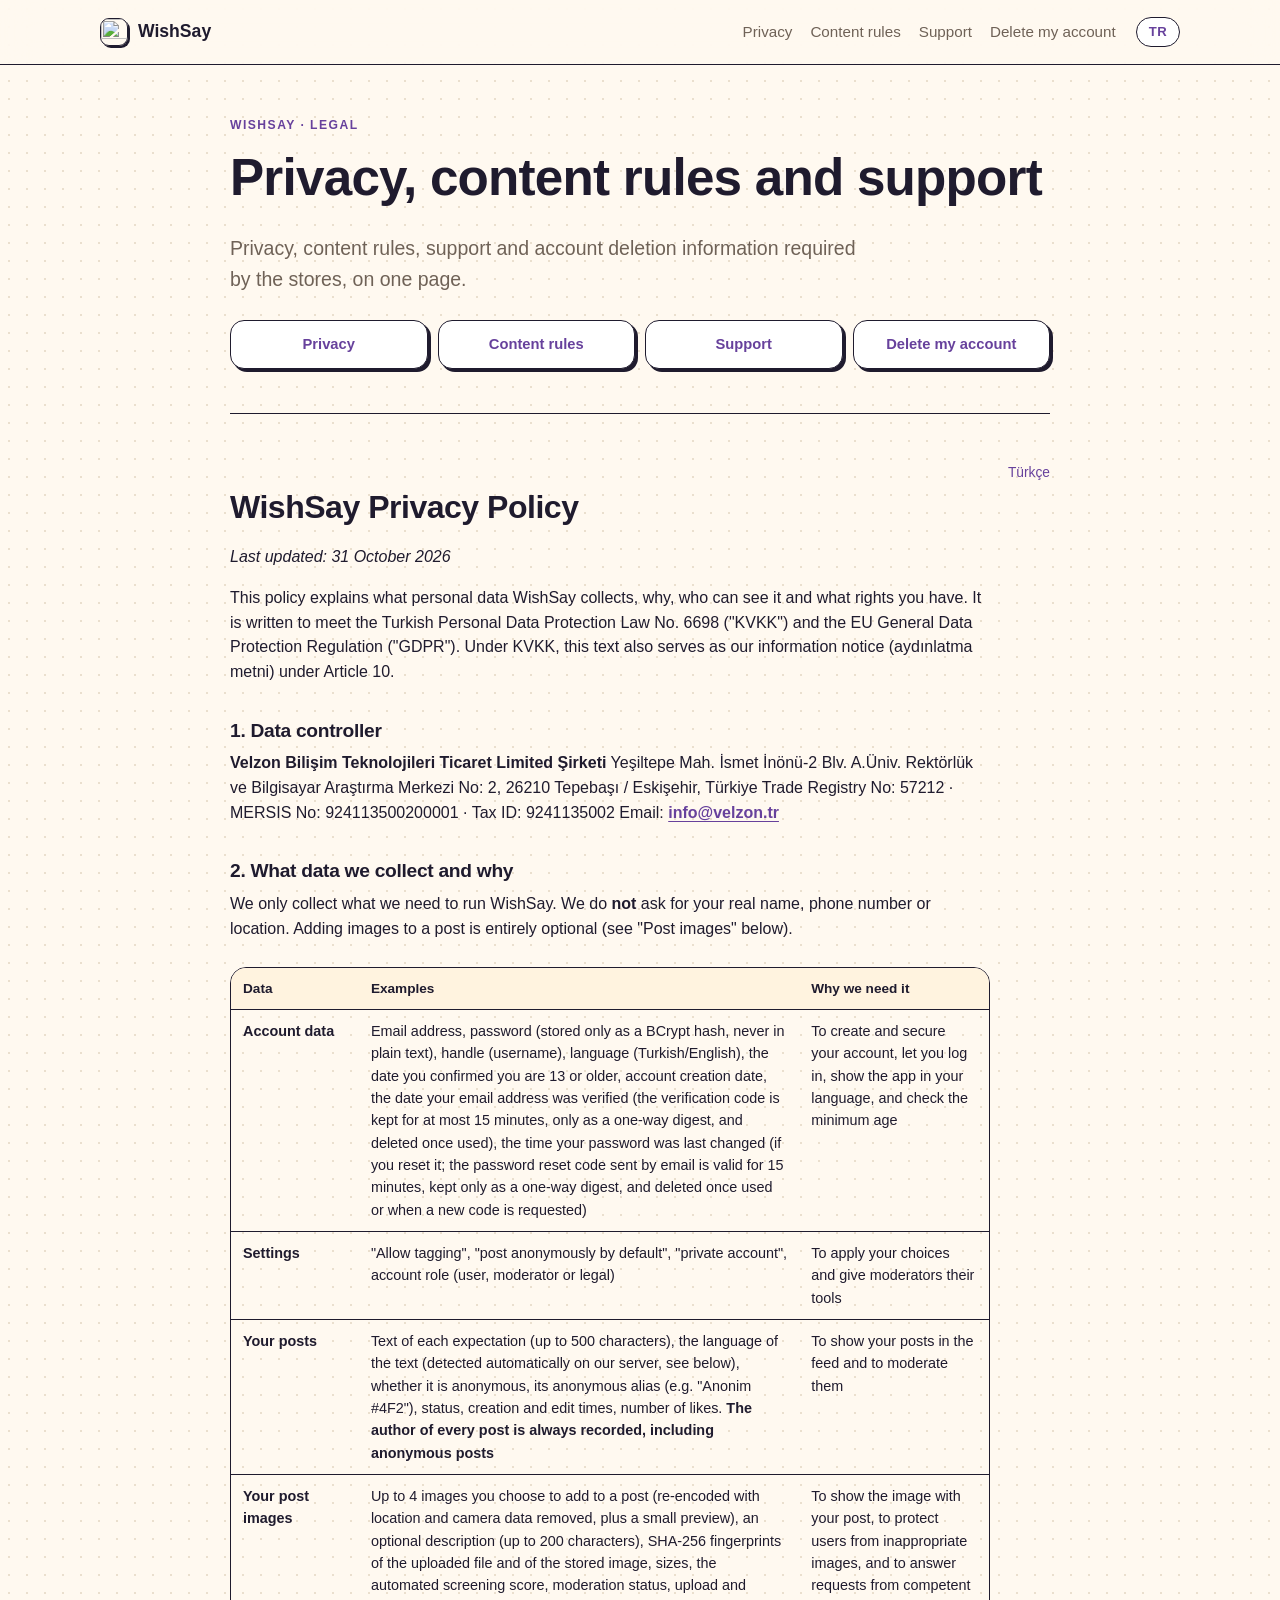
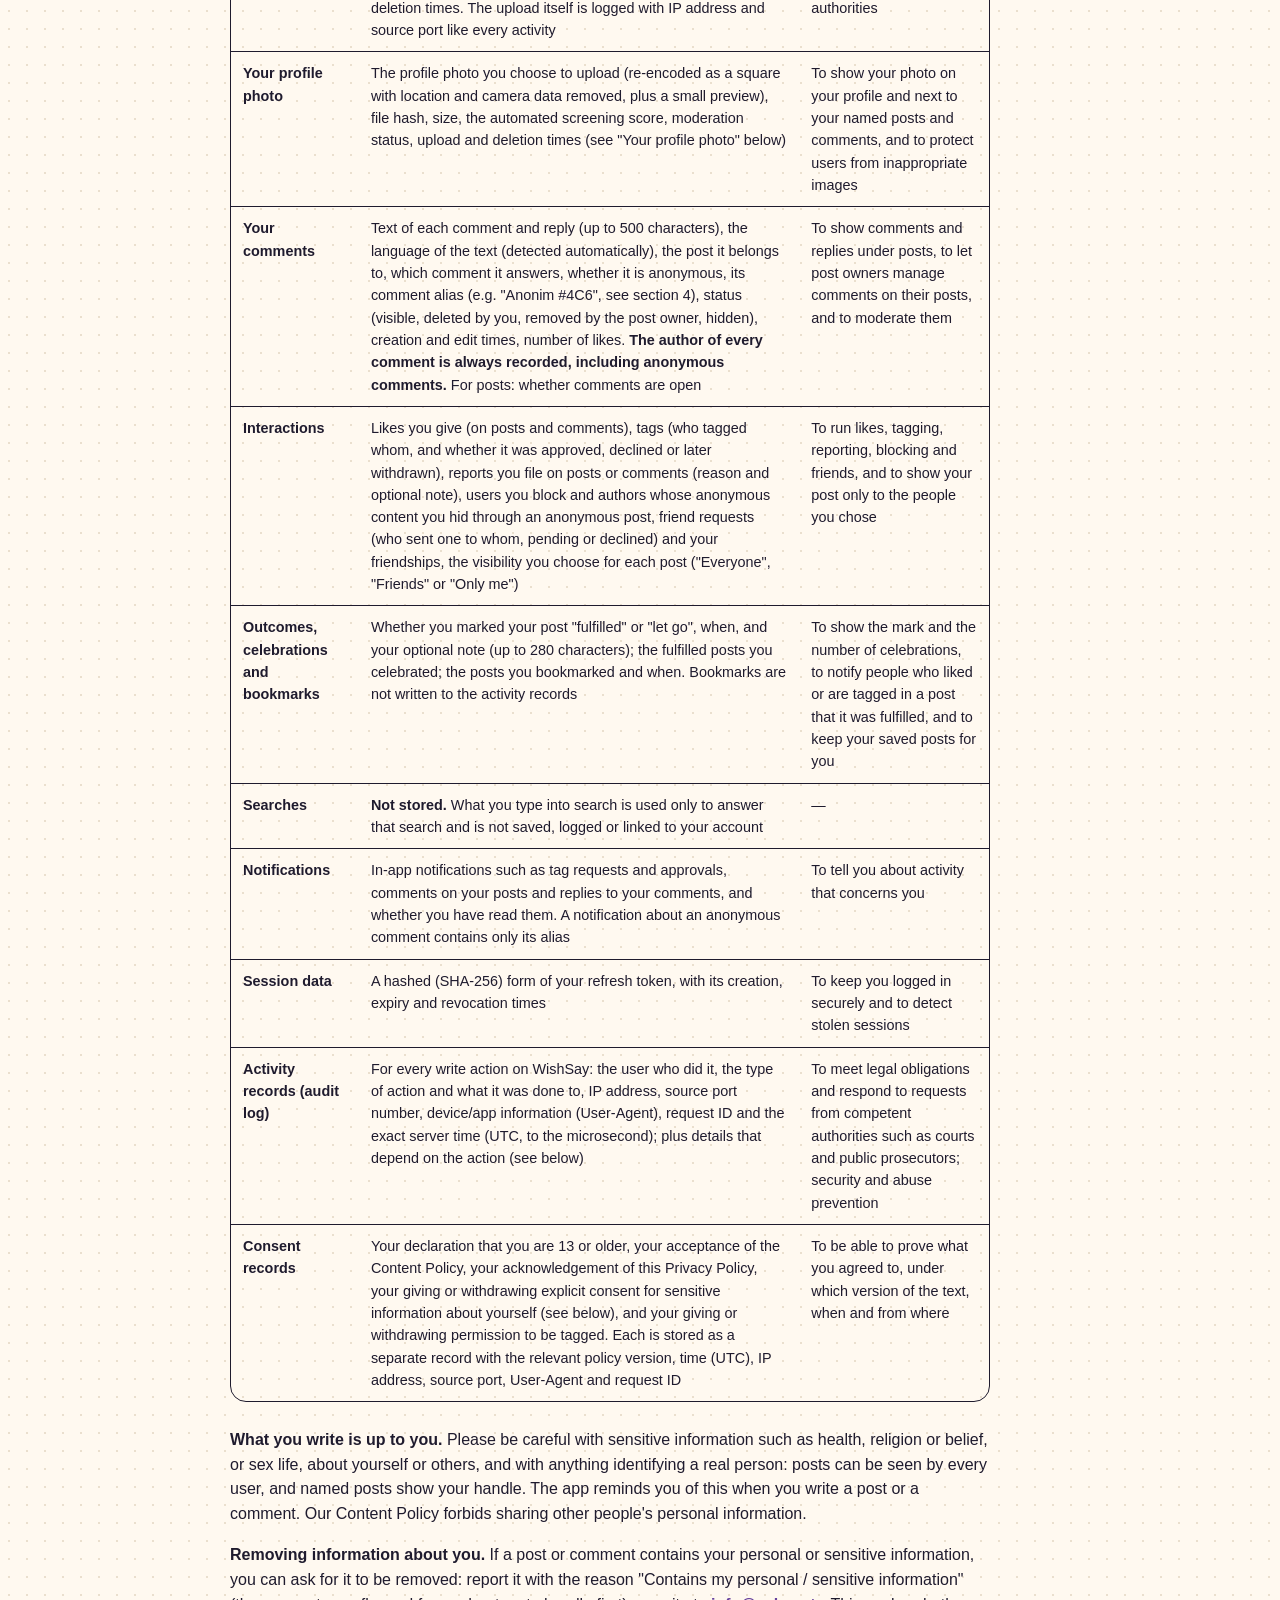
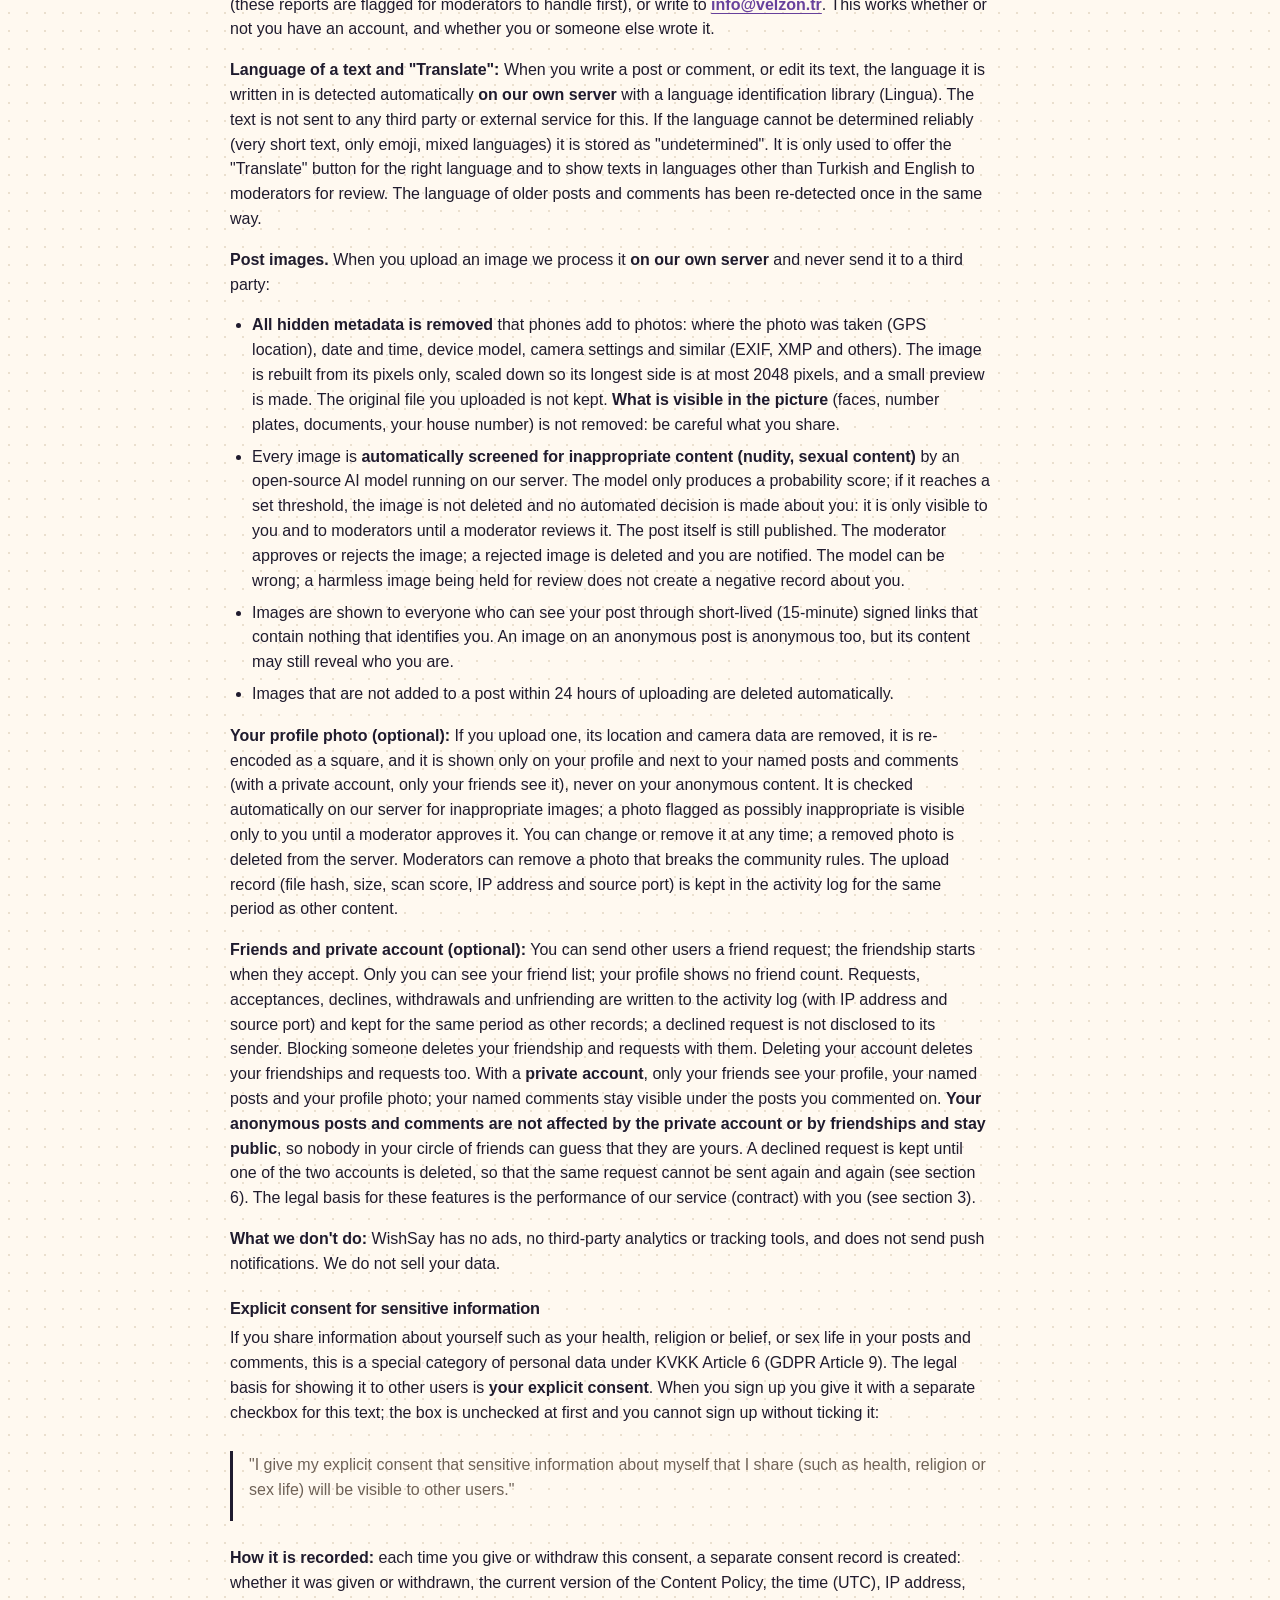
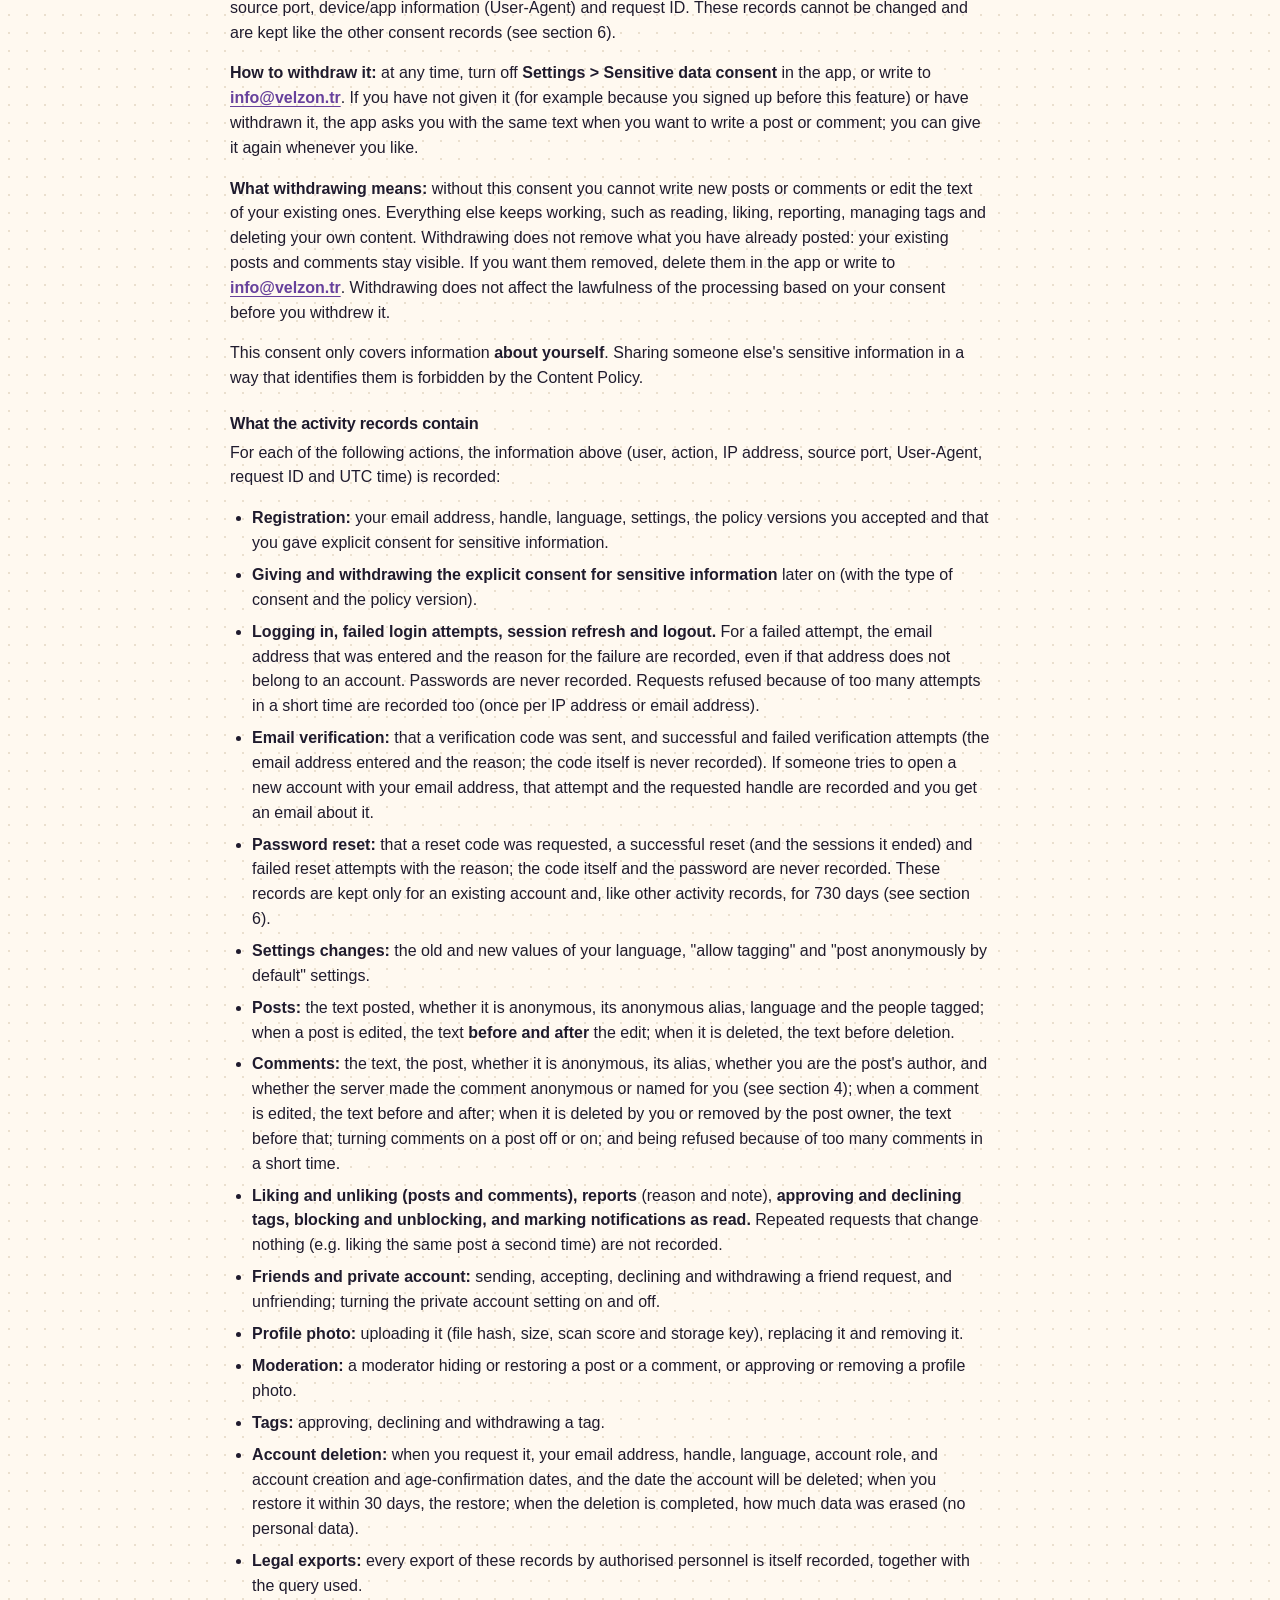
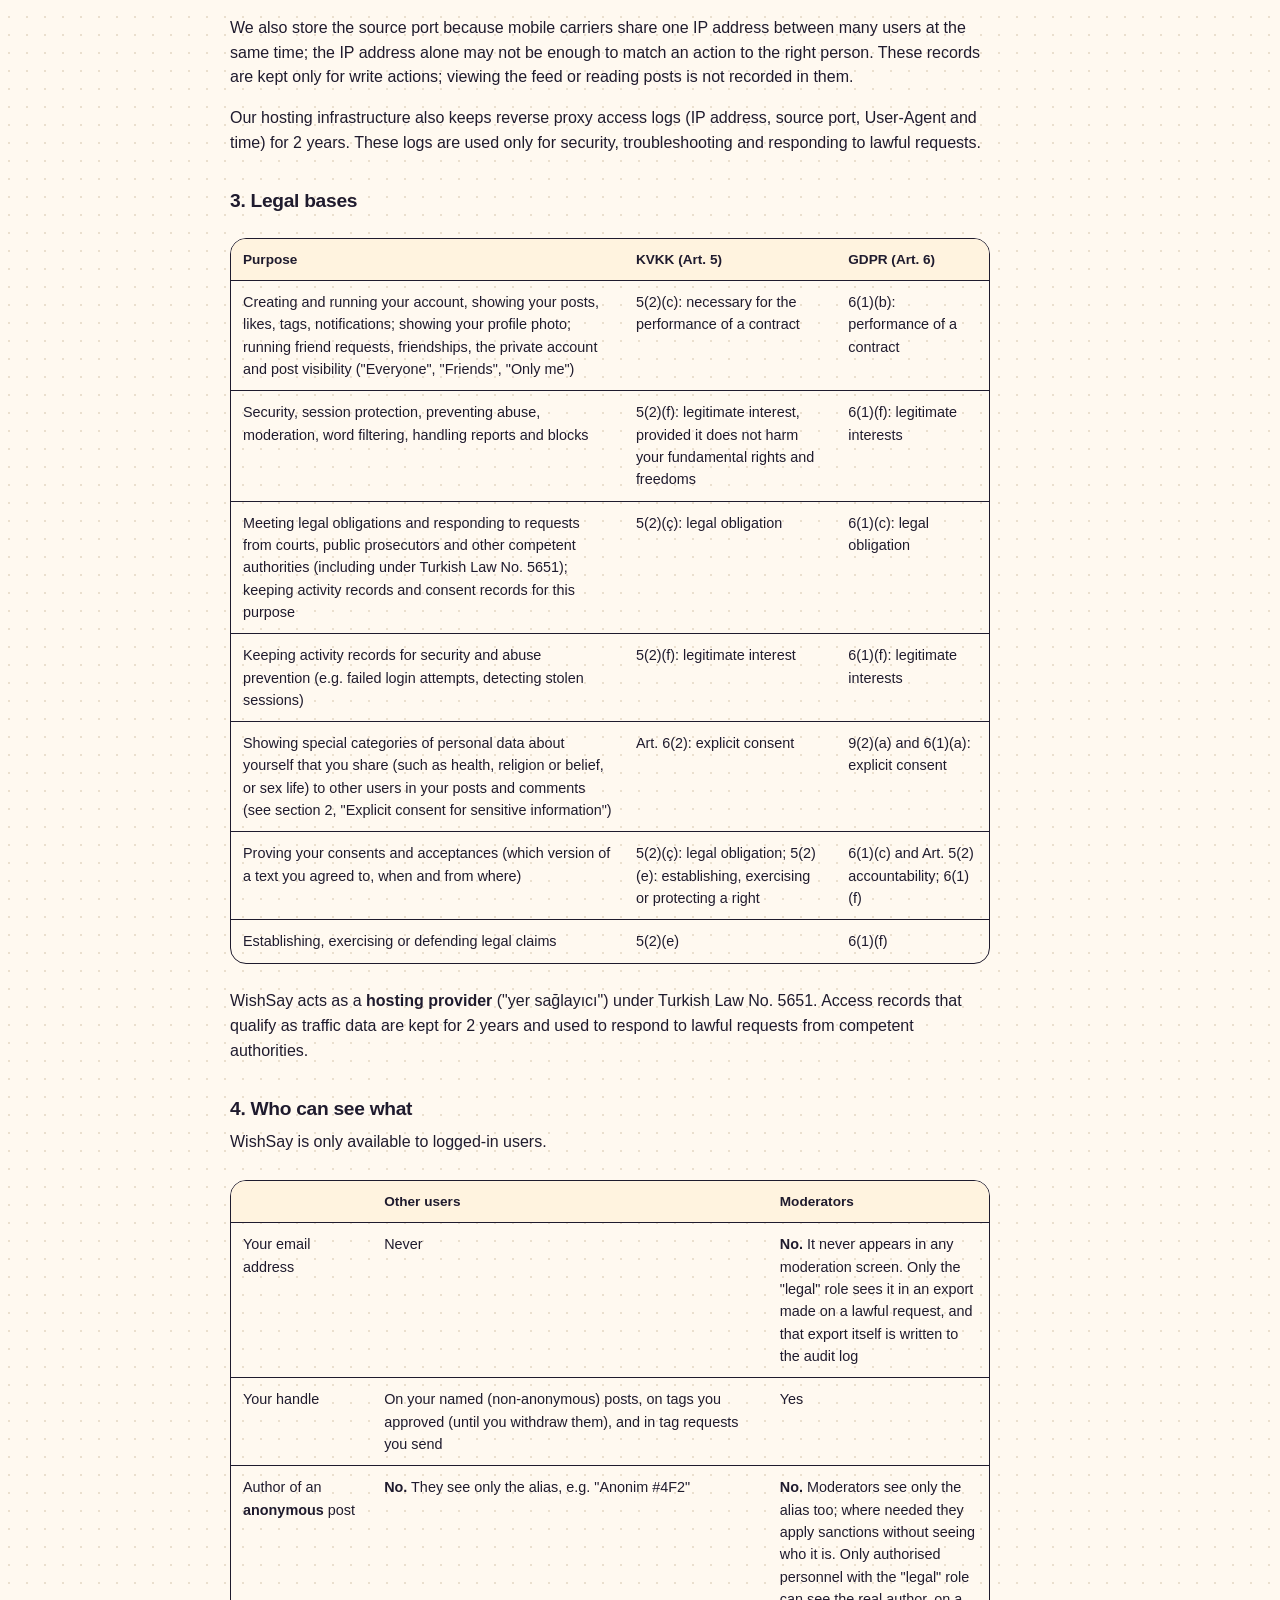
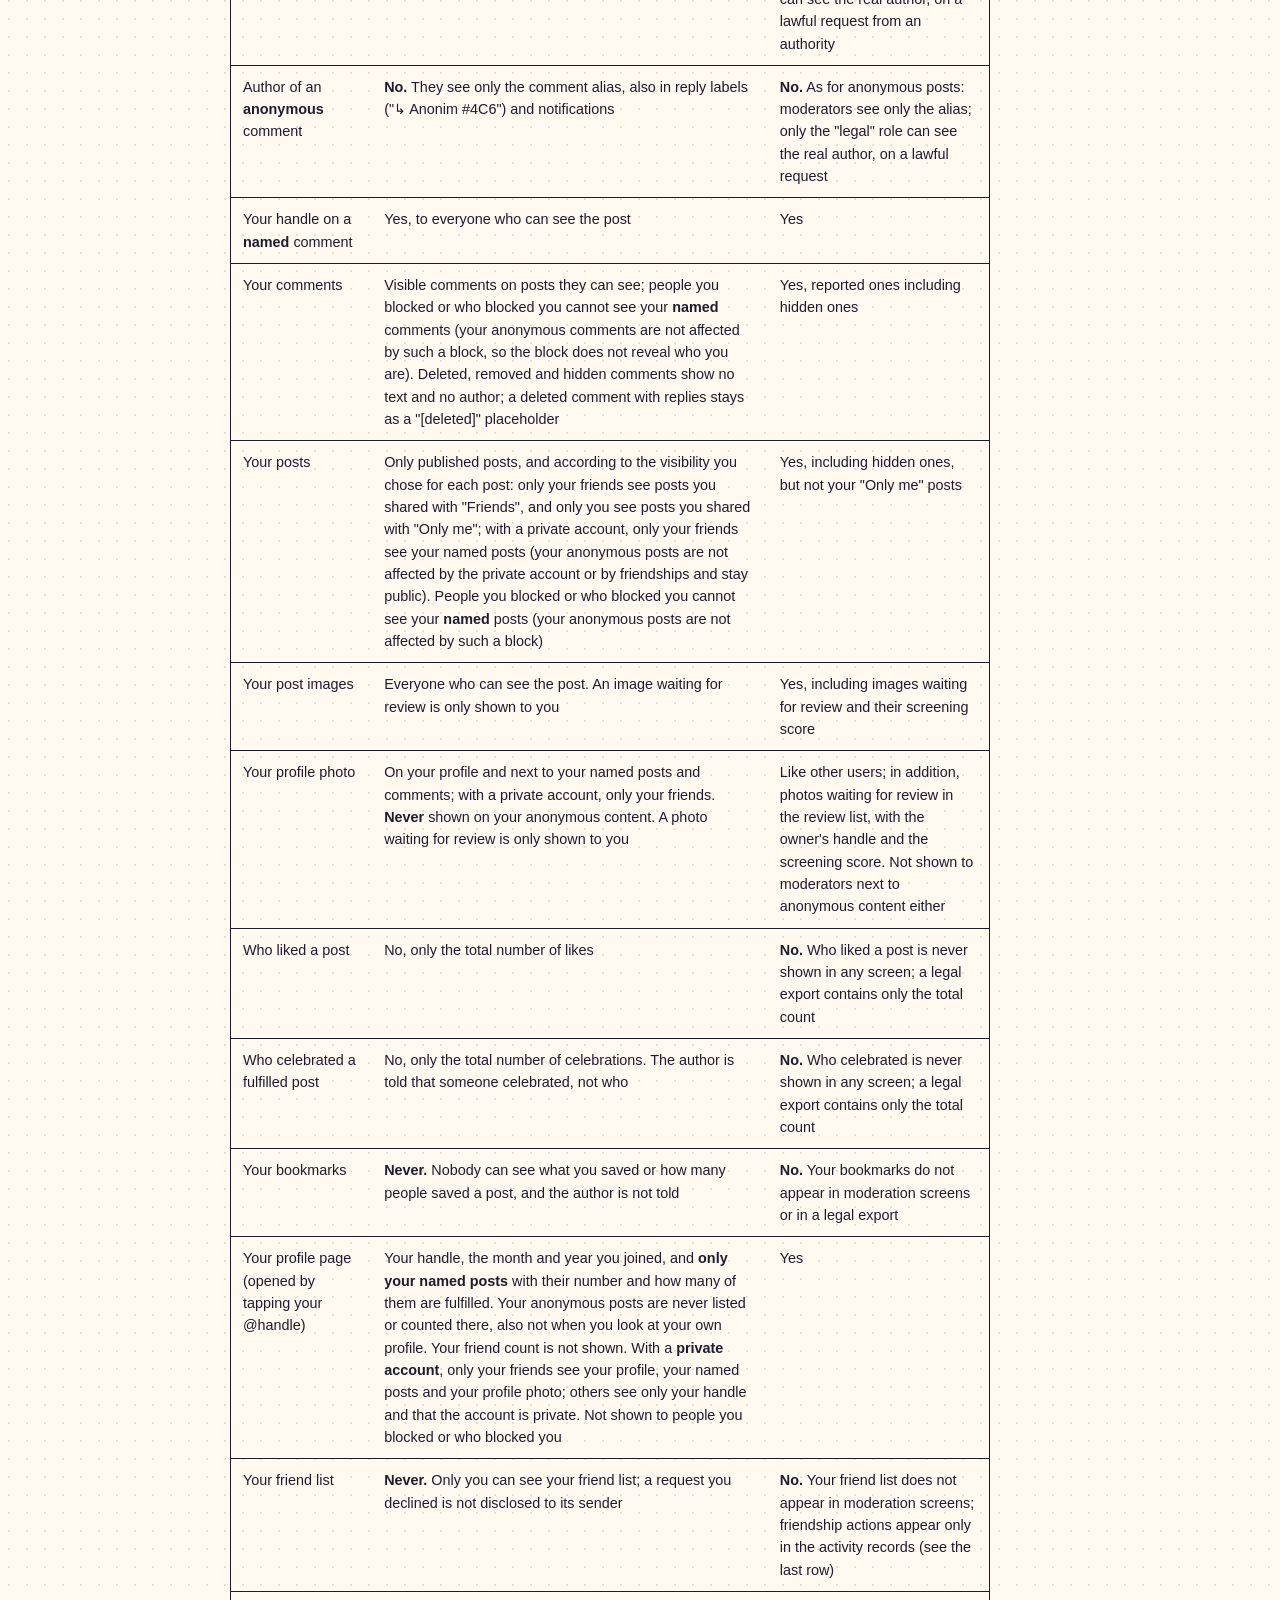
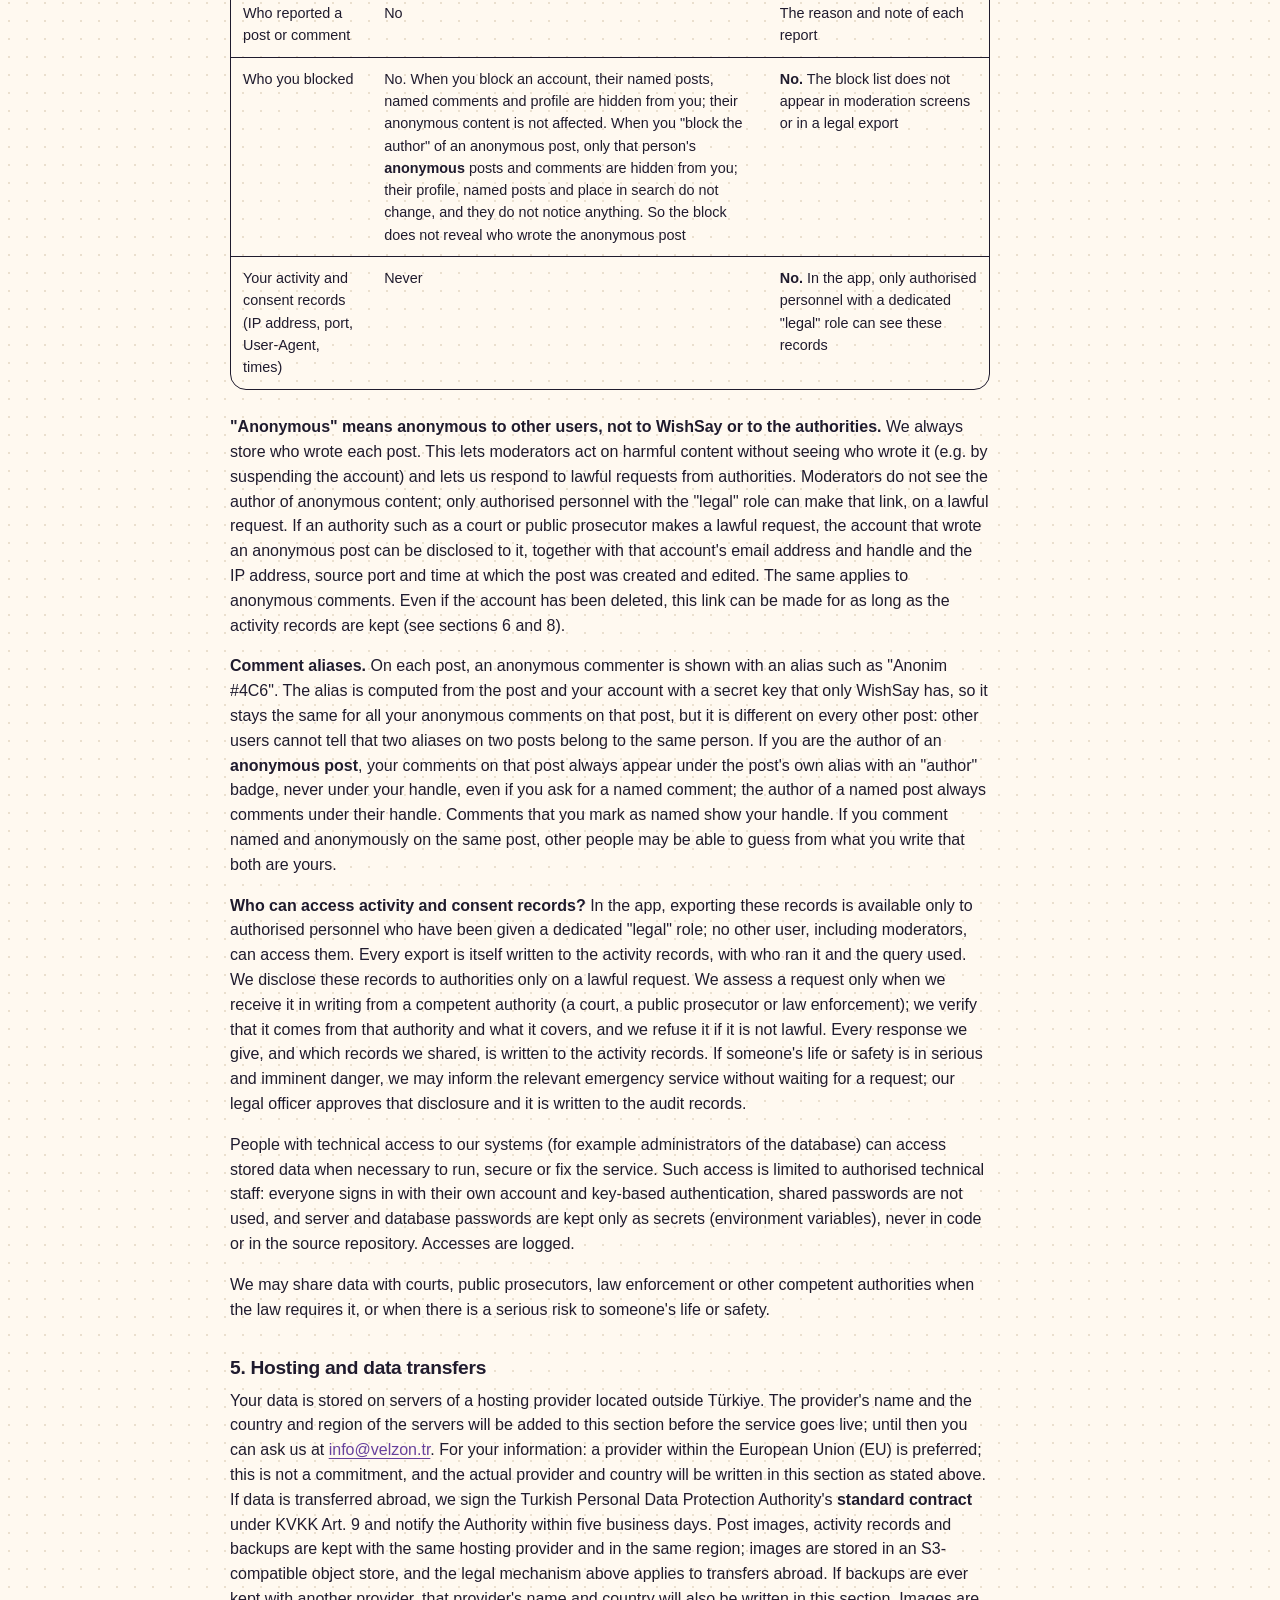
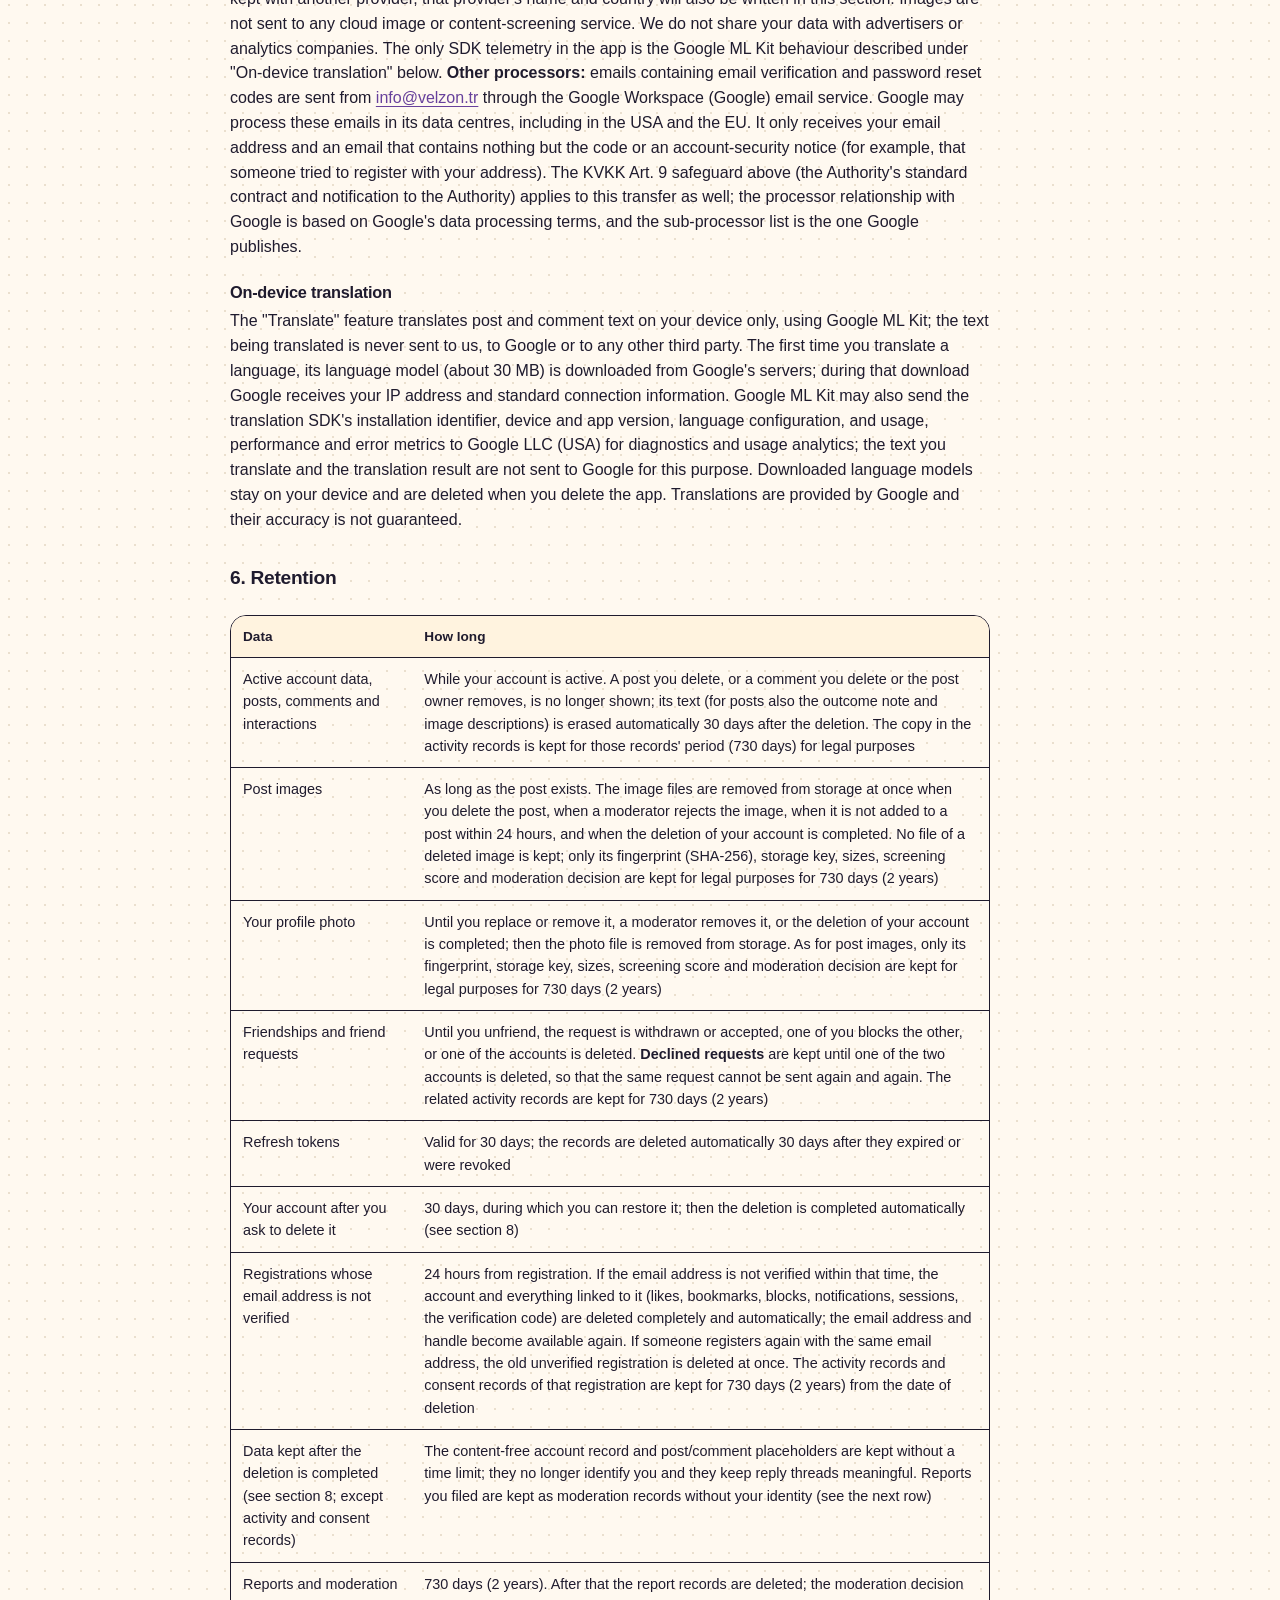
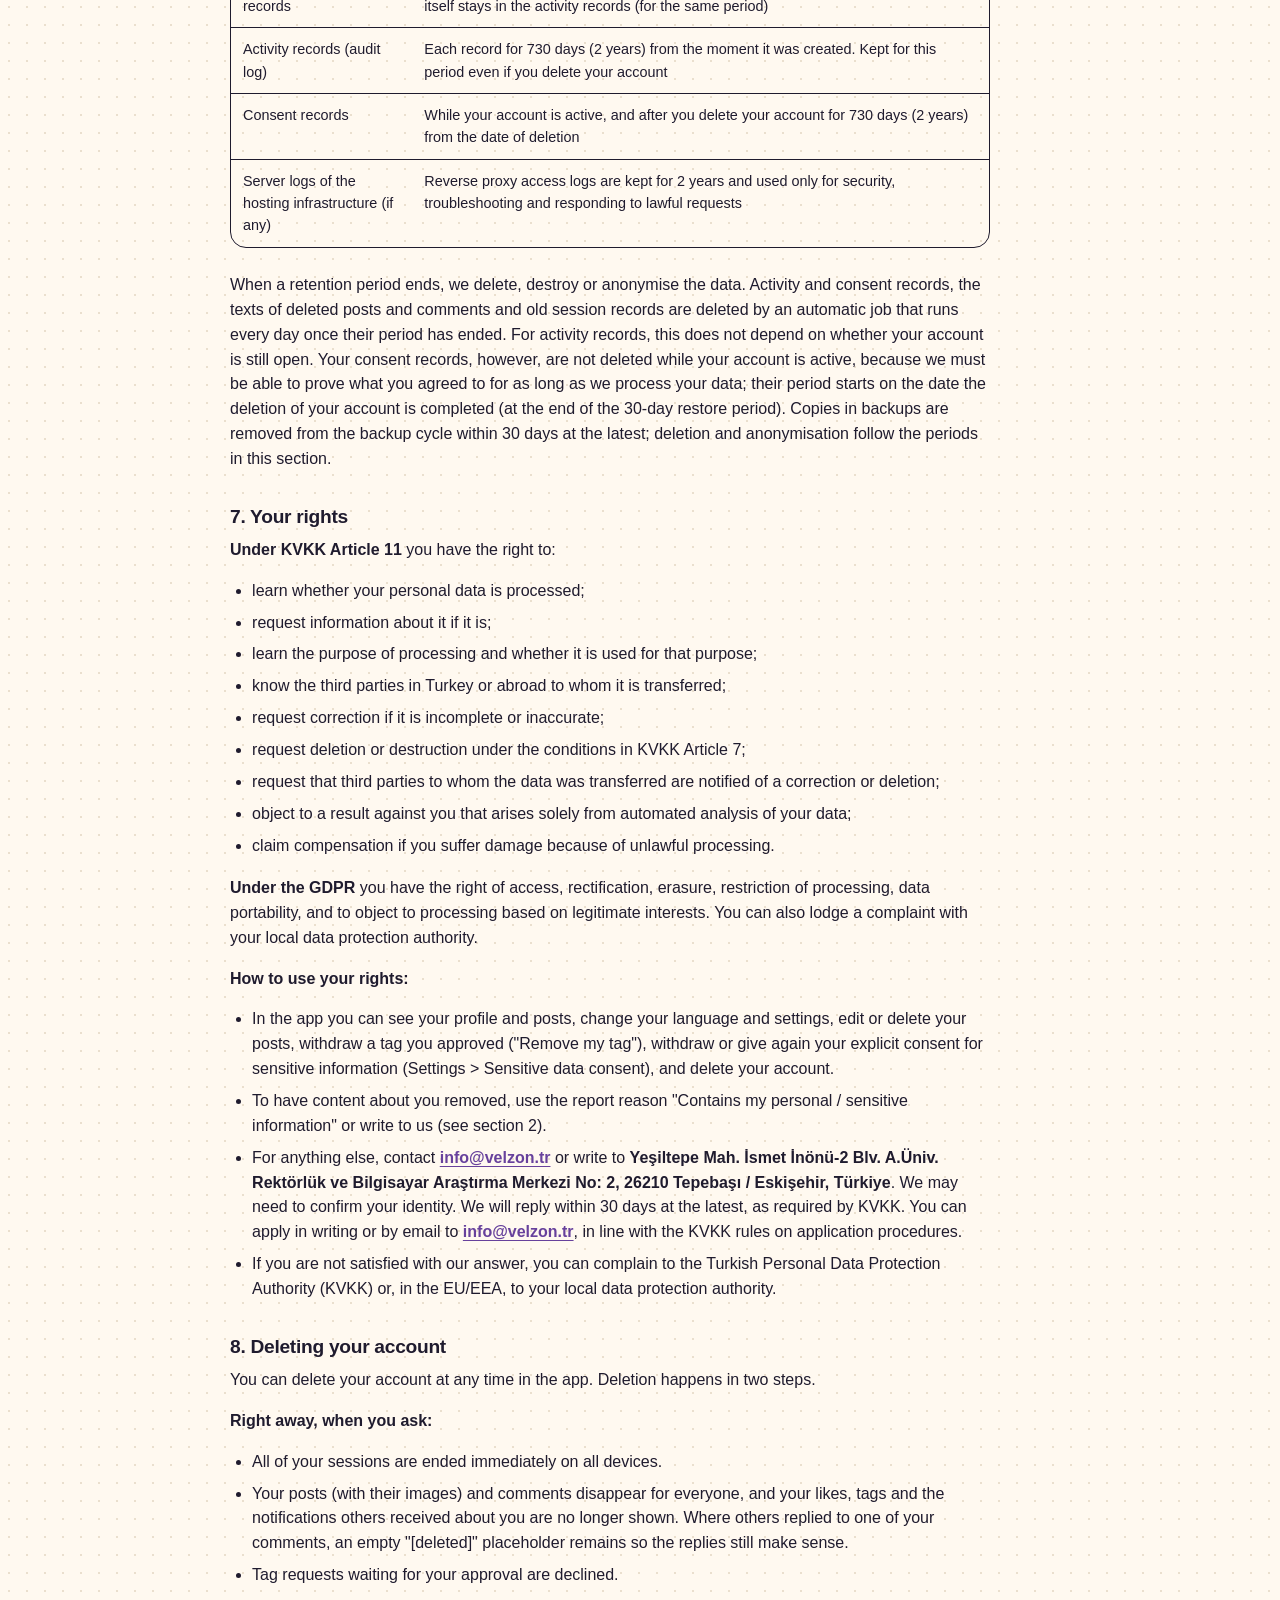
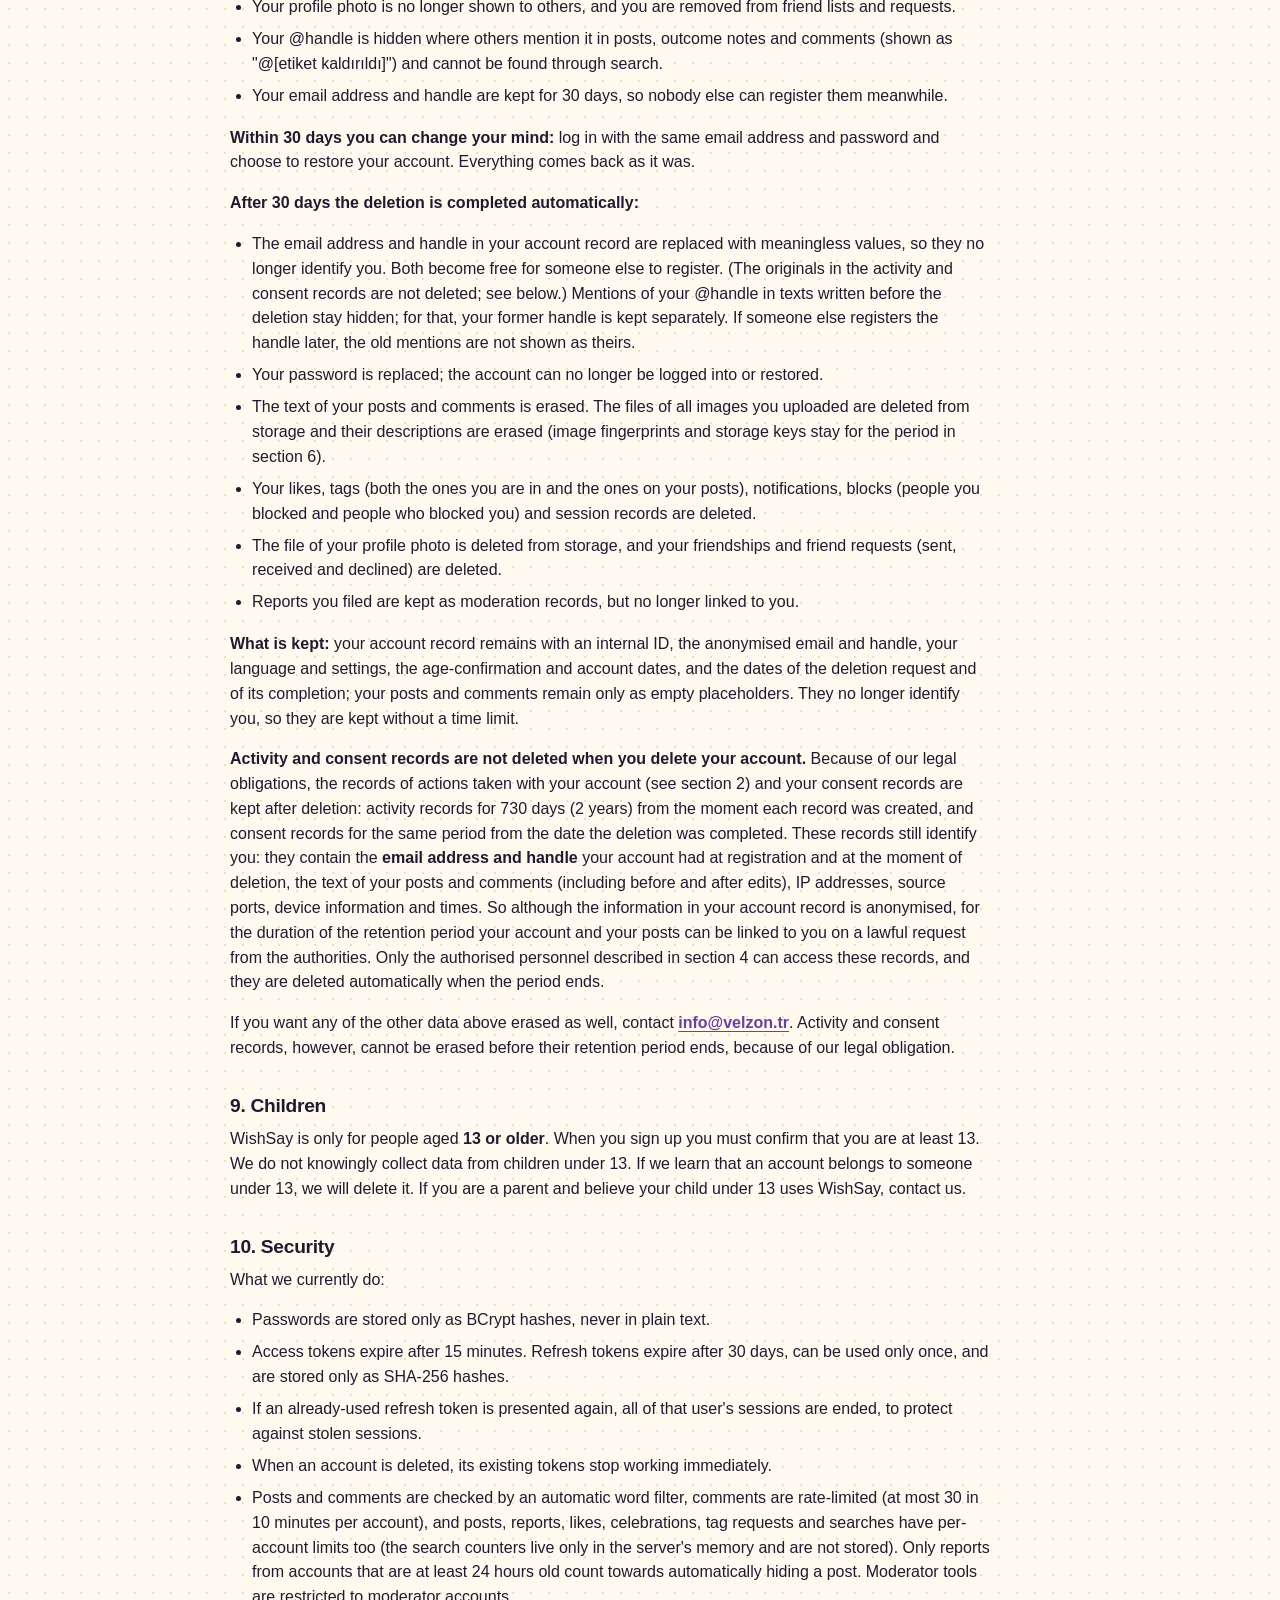
==== commit 5f663f6b: "Yasal sayfa: 2026-11-02" ====
--- a/en/index.html
+++ b/en/index.html
@@ -795,7 +795,7 @@
 </tr>
 <tr>
 <td><strong>Settings</strong></td>
-<td>&quot;Allow tagging&quot;, &quot;post anonymously by default&quot;, account role (user, moderator or legal)</td>
+<td>&quot;Allow tagging&quot;, &quot;post anonymously by default&quot;, &quot;private account&quot;, account role (user, moderator or legal)</td>
 <td>To apply your choices and give moderators their tools</td>
 </tr>
 <tr>
@@ -809,14 +809,19 @@
 <td>To show the image with your post, to protect users from inappropriate images, and to answer requests from competent authorities</td>
 </tr>
 <tr>
+<td><strong>Your profile photo</strong></td>
+<td>The profile photo you choose to upload (re-encoded as a square with location and camera data removed, plus a small preview), file hash, size, the automated screening score, moderation status, upload and deletion times (see &quot;Your profile photo&quot; below)</td>
+<td>To show your photo on your profile and next to your named posts and comments, and to protect users from inappropriate images</td>
+</tr>
+<tr>
 <td><strong>Your comments</strong></td>
 <td>Text of each comment and reply (up to 500 characters), the language of the text (detected automatically), the post it belongs to, which comment it answers, whether it is anonymous, its comment alias (e.g. &quot;Anonim #4C6&quot;, see section 4), status (visible, deleted by you, removed by the post owner, hidden), creation and edit times, number of likes. <strong>The author of every comment is always recorded, including anonymous comments.</strong> For posts: whether comments are open</td>
 <td>To show comments and replies under posts, to let post owners manage comments on their posts, and to moderate them</td>
 </tr>
 <tr>
 <td><strong>Interactions</strong></td>
-<td>Likes you give (on posts and comments), tags (who tagged whom, and whether it was approved, declined or later withdrawn), reports you file on posts or comments (reason and optional note), users you block and authors whose anonymous content you hid through an anonymous post</td>
-<td>To run likes, tagging, reporting and blocking</td>
+<td>Likes you give (on posts and comments), tags (who tagged whom, and whether it was approved, declined or later withdrawn), reports you file on posts or comments (reason and optional note), users you block and authors whose anonymous content you hid through an anonymous post, friend requests (who sent one to whom, pending or declined) and your friendships, the visibility you choose for each post (&quot;Everyone&quot;, &quot;Friends&quot; or &quot;Only me&quot;)</td>
+<td>To run likes, tagging, reporting, blocking and friends, and to show your post only to the people you chose</td>
 </tr>
 <tr>
 <td><strong>Outcomes, celebrations and bookmarks</strong></td>
@@ -881,6 +886,24 @@
 you are.</li>
 <li>Images that are not added to a post within 24 hours of uploading are deleted automatically.</li>
 </ul>
+<p><strong>Your profile photo (optional):</strong> If you upload one, its location and camera data are removed, it is
+re-encoded as a square, and it is shown only on your profile and next to your named posts and comments (with a
+private account, only your friends see it), never on your anonymous content. It is checked automatically on our
+server for inappropriate images; a photo flagged as possibly inappropriate is visible only to you until a moderator
+approves it. You can change or remove it at any time; a removed photo is deleted from the server. Moderators can
+remove a photo that breaks the community rules. The upload record (file hash, size, scan score, IP address and
+source port) is kept in the activity log for the same period as other content.</p>
+<p><strong>Friends and private account (optional):</strong> You can send other users a friend request; the
+friendship starts when they accept. Only you can see your friend list; your profile shows no friend count. Requests,
+acceptances, declines, withdrawals and unfriending are written to the activity log (with IP address and source port)
+and kept for the same period as other records; a declined request is not disclosed to its sender. Blocking someone
+deletes your friendship and requests with them. Deleting your account deletes your friendships and requests too.
+With a <strong>private account</strong>, only your friends see your profile, your named posts and your profile photo; your named
+comments stay visible under the posts you commented on. <strong>Your anonymous posts and comments are not affected by the
+private account or by friendships and stay public</strong>, so nobody in your circle of friends can guess that they are
+yours. A declined request is kept until one of the two accounts is deleted, so that the same request cannot be
+sent again and again (see section 6). The legal basis for these features is the performance of our service
+(contract) with you (see section 3).</p>
 <p><strong>What we don&#39;t do:</strong> WishSay has no ads, no third-party analytics or tracking tools, and does not send push
 notifications. We do not sell your data.</p>
 <h4>Explicit consent for sensitive information</h4>
@@ -936,7 +959,10 @@
 <li><strong>Liking and unliking (posts and comments), reports</strong> (reason and note), <strong>approving and declining tags, blocking and unblocking, and
 marking notifications as read.</strong> Repeated requests that change nothing (e.g. liking the same post a second time)
 are not recorded.</li>
-<li><strong>Moderation:</strong> a moderator hiding or restoring a post or a comment.</li>
+<li><strong>Friends and private account:</strong> sending, accepting, declining and withdrawing a friend request, and unfriending;
+turning the private account setting on and off.</li>
+<li><strong>Profile photo:</strong> uploading it (file hash, size, scan score and storage key), replacing it and removing it.</li>
+<li><strong>Moderation:</strong> a moderator hiding or restoring a post or a comment, or approving or removing a profile photo.</li>
 <li><strong>Tags:</strong> approving, declining and withdrawing a tag.</li>
 <li><strong>Account deletion:</strong> when you request it, your email address, handle, language, account role, and account
 creation and age-confirmation dates, and the date the account will be deleted; when you restore it within 30
@@ -959,7 +985,7 @@
 </tr>
 </thead>
 <tbody><tr>
-<td>Creating and running your account, showing your posts, likes, tags, notifications</td>
+<td>Creating and running your account, showing your posts, likes, tags, notifications; showing your profile photo; running friend requests, friendships, the private account and post visibility (&quot;Everyone&quot;, &quot;Friends&quot;, &quot;Only me&quot;)</td>
 <td>5(2)(c): necessary for the performance of a contract</td>
 <td>6(1)(b): performance of a contract</td>
 </tr>
@@ -1038,8 +1064,8 @@
 </tr>
 <tr>
 <td>Your posts</td>
-<td>Only published posts; people you blocked or who blocked you cannot see your <strong>named</strong> posts (your anonymous posts are not affected by such a block)</td>
-<td>Yes, including hidden ones</td>
+<td>Only published posts, and according to the visibility you chose for each post: only your friends see posts you shared with &quot;Friends&quot;, and only you see posts you shared with &quot;Only me&quot;; with a private account, only your friends see your named posts (your anonymous posts are not affected by the private account or by friendships and stay public). People you blocked or who blocked you cannot see your <strong>named</strong> posts (your anonymous posts are not affected by such a block)</td>
+<td>Yes, including hidden ones, but not your &quot;Only me&quot; posts</td>
 </tr>
 <tr>
 <td>Your post images</td>
@@ -1047,6 +1073,11 @@
 <td>Yes, including images waiting for review and their screening score</td>
 </tr>
 <tr>
+<td>Your profile photo</td>
+<td>On your profile and next to your named posts and comments; with a private account, only your friends. <strong>Never</strong> shown on your anonymous content. A photo waiting for review is only shown to you</td>
+<td>Like other users; in addition, photos waiting for review in the review list, with the owner&#39;s handle and the screening score. Not shown to moderators next to anonymous content either</td>
+</tr>
+<tr>
 <td>Who liked a post</td>
 <td>No, only the total number of likes</td>
 <td><strong>No.</strong> Who liked a post is never shown in any screen; a legal export contains only the total count</td>
@@ -1063,8 +1094,13 @@
 </tr>
 <tr>
 <td>Your profile page (opened by tapping your @handle)</td>
-<td>Your handle, the month and year you joined, and <strong>only your named posts</strong> with their number and how many of them are fulfilled. Your anonymous posts are never listed or counted there, also not when you look at your own profile. Not shown to people you blocked or who blocked you</td>
+<td>Your handle, the month and year you joined, and <strong>only your named posts</strong> with their number and how many of them are fulfilled. Your anonymous posts are never listed or counted there, also not when you look at your own profile. Your friend count is not shown. With a <strong>private account</strong>, only your friends see your profile, your named posts and your profile photo; others see only your handle and that the account is private. Not shown to people you blocked or who blocked you</td>
 <td>Yes</td>
+</tr>
+<tr>
+<td>Your friend list</td>
+<td><strong>Never.</strong> Only you can see your friend list; a request you declined is not disclosed to its sender</td>
+<td><strong>No.</strong> Your friend list does not appear in moderation screens; friendship actions appear only in the activity records (see the last row)</td>
 </tr>
 <tr>
 <td>Who reported a post or comment</td>
@@ -1152,6 +1188,14 @@
 <td>As long as the post exists. The image files are removed from storage at once when you delete the post, when a moderator rejects the image, when it is not added to a post within 24 hours, and when the deletion of your account is completed. No file of a deleted image is kept; only its fingerprint (SHA-256), storage key, sizes, screening score and moderation decision are kept for legal purposes for 730 days (2 years)</td>
 </tr>
 <tr>
+<td>Your profile photo</td>
+<td>Until you replace or remove it, a moderator removes it, or the deletion of your account is completed; then the photo file is removed from storage. As for post images, only its fingerprint, storage key, sizes, screening score and moderation decision are kept for legal purposes for 730 days (2 years)</td>
+</tr>
+<tr>
+<td>Friendships and friend requests</td>
+<td>Until you unfriend, the request is withdrawn or accepted, one of you blocks the other, or one of the accounts is deleted. <strong>Declined requests</strong> are kept until one of the two accounts is deleted, so that the same request cannot be sent again and again. The related activity records are kept for 730 days (2 years)</td>
+</tr>
+<tr>
 <td>Refresh tokens</td>
 <td>Valid for 30 days; the records are deleted automatically 30 days after they expired or were revoked</td>
 </tr>
@@ -1228,6 +1272,7 @@
 you are no longer shown. Where others replied to one of your comments, an empty &quot;[deleted]&quot; placeholder remains so
 the replies still make sense.</li>
 <li>Tag requests waiting for your approval are declined.</li>
+<li>Your profile photo is no longer shown to others, and you are removed from friend lists and requests.</li>
 <li>Your @handle is hidden where others mention it in posts, outcome notes and comments (shown as
 &quot;@[etiket kaldırıldı]&quot;) and cannot be found through search.</li>
 <li>Your email address and handle are kept for 30 days, so nobody else can register them meanwhile.</li>
@@ -1246,6 +1291,8 @@
 and their descriptions are erased (image fingerprints and storage keys stay for the period in section 6).</li>
 <li>Your likes, tags (both the ones you are in and the ones on your posts), notifications, blocks (people you blocked
 and people who blocked you) and session records are deleted.</li>
+<li>The file of your profile photo is deleted from storage, and your friendships and friend requests (sent, received
+and declined) are deleted.</li>
 <li>Reports you filed are kept as moderation records, but no longer linked to you.</li>
 </ul>
 <p><strong>What is kept:</strong> your account record remains with an internal ID, the anonymised email and handle, your language
@@ -1323,6 +1370,9 @@
 <li>Kind, funny or thoughtful posts in Turkish or English.</li>
 <li>Tagging a friend in a post they&#39;ve agreed to (see section 3).</li>
 </ul>
+<p>For every post you choose who sees it: <strong>Everyone</strong>, <strong>Friends</strong> (only your friends) or <strong>Only me</strong>. An
+anonymous post cannot be shared with &quot;Friends&quot;. On a friends-only post you can tag only your friends. The community
+rules and moderation apply to &quot;Friends&quot; posts too; moderators can review reported content whatever its visibility.</p>
 <h3>2. What&#39;s not allowed</h3>
 <ul>
 <li><strong>Harassment and bullying:</strong> insulting, mocking, humiliating or ganging up on someone.</li>
@@ -1361,6 +1411,8 @@
 An image that looks suspicious is only visible to you until a moderator reviews it; your post is still published.
 Moderators reject and delete unsuitable images and you are notified. Hidden metadata such as location and camera
 details is removed from every image automatically, but what is visible in the picture is not.</p>
+<p><strong>Profile photo.</strong> Your profile photo must follow these community rules and the image rules above too; moderators
+can remove a photo that does not.</p>
 <p>These rules apply to posts and to comments and replies alike. Posting or commenting anonymously does not change
 them. You are anonymous only to other users: WishSay keeps the author of every post and every comment and can
 disclose it to authorities acting on a lawful request. Moderators do not see who wrote anonymous content; where
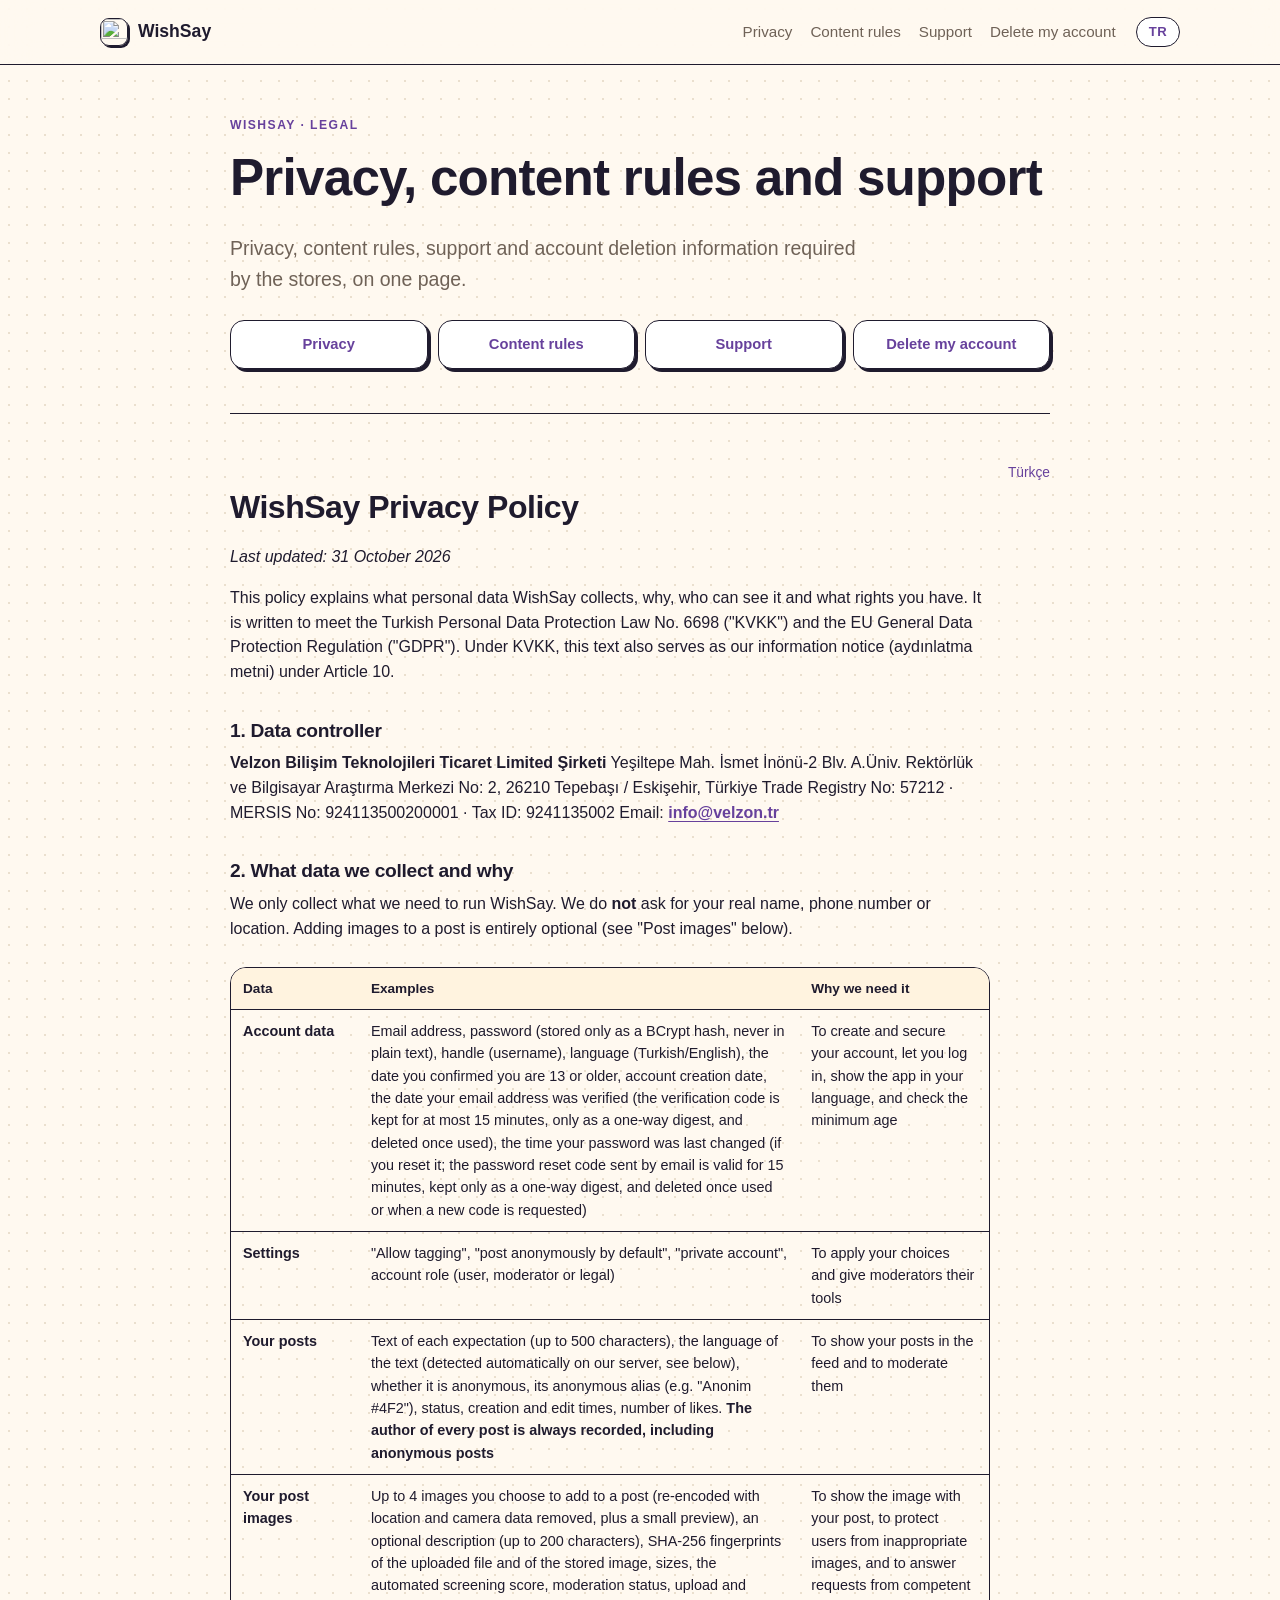
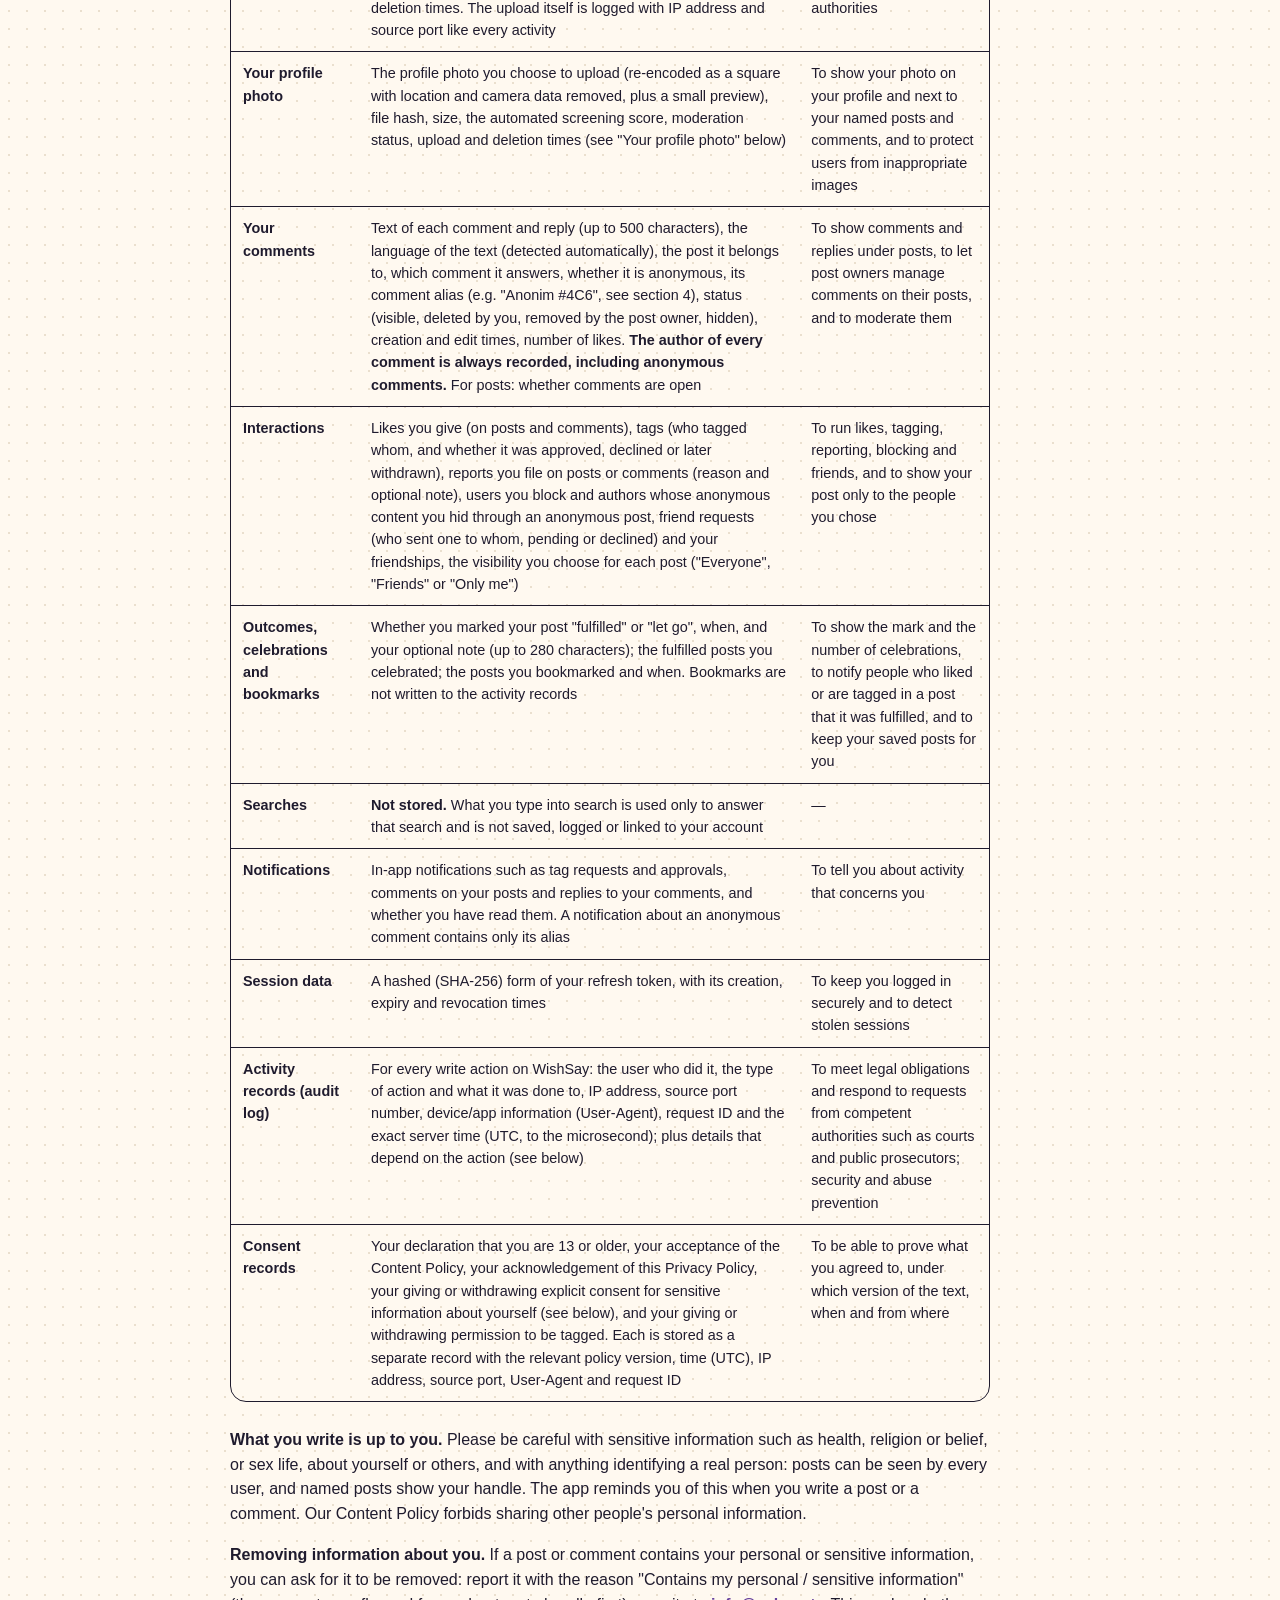
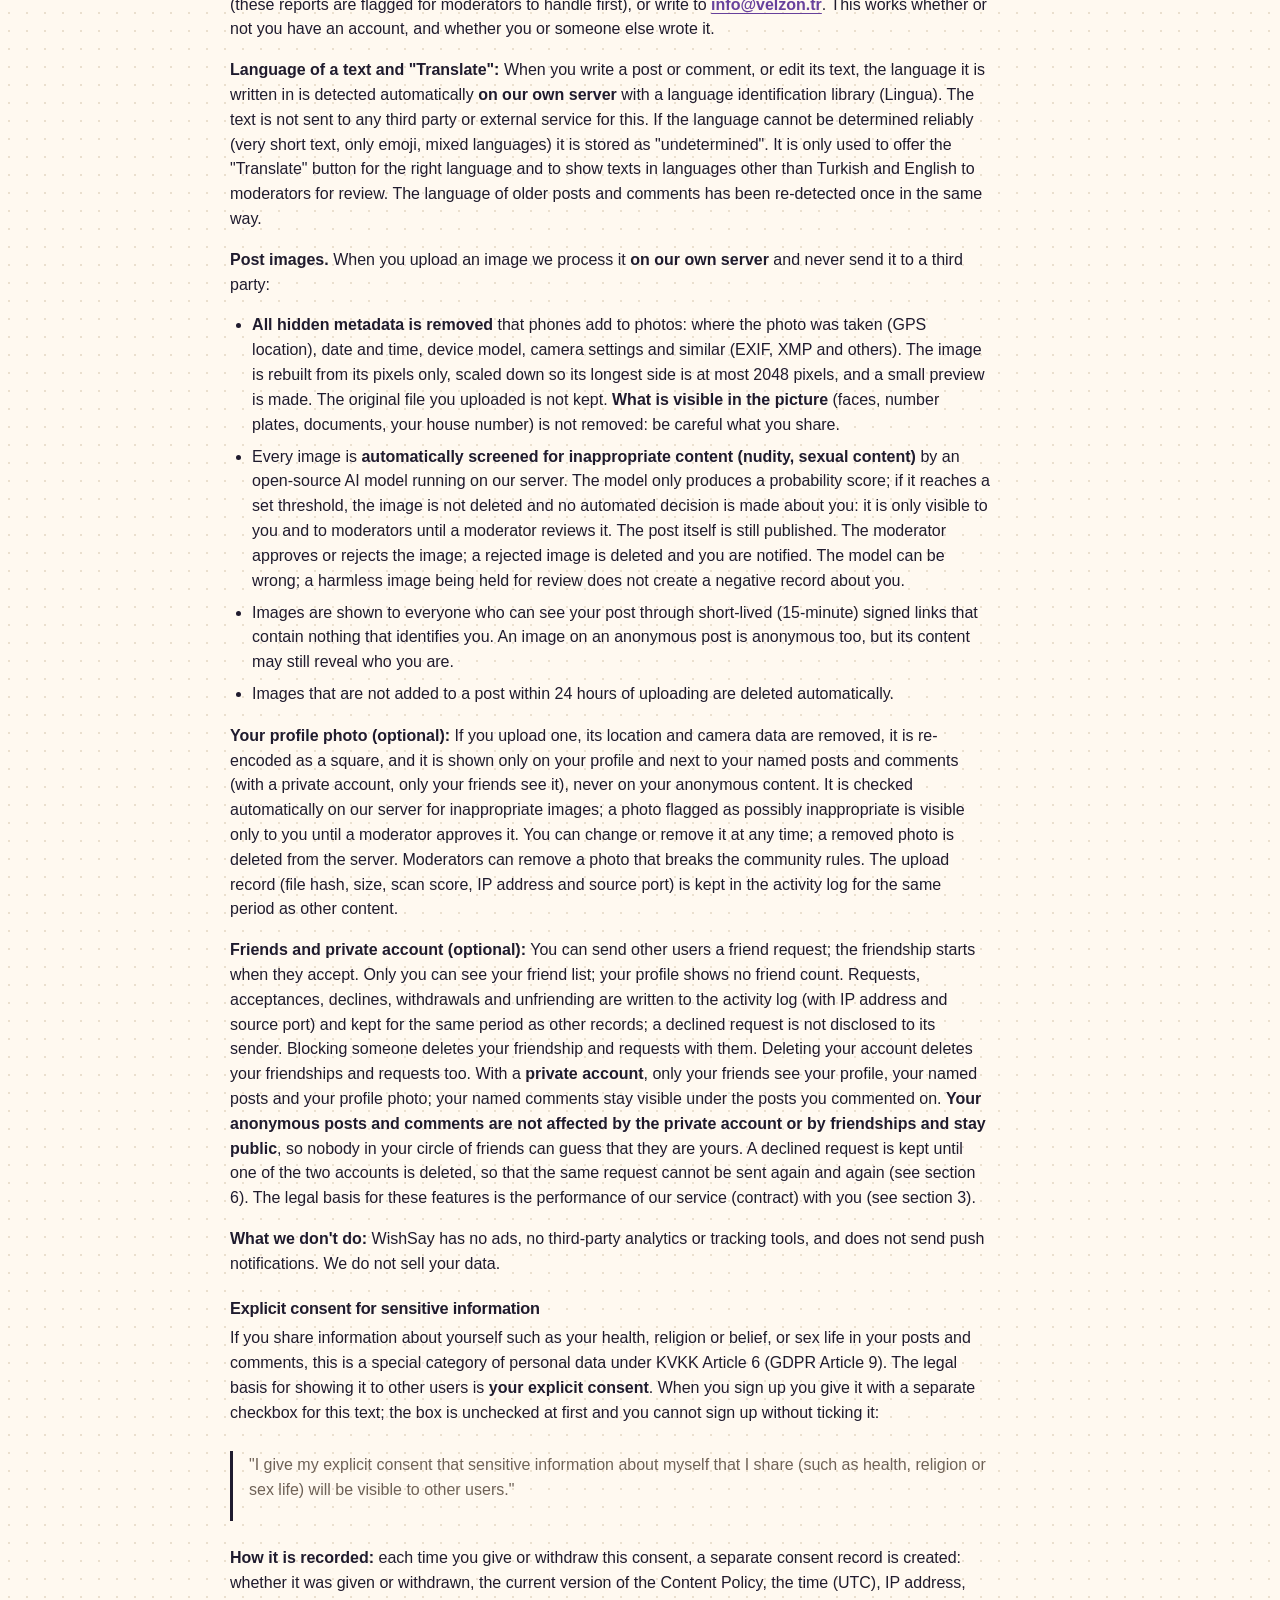
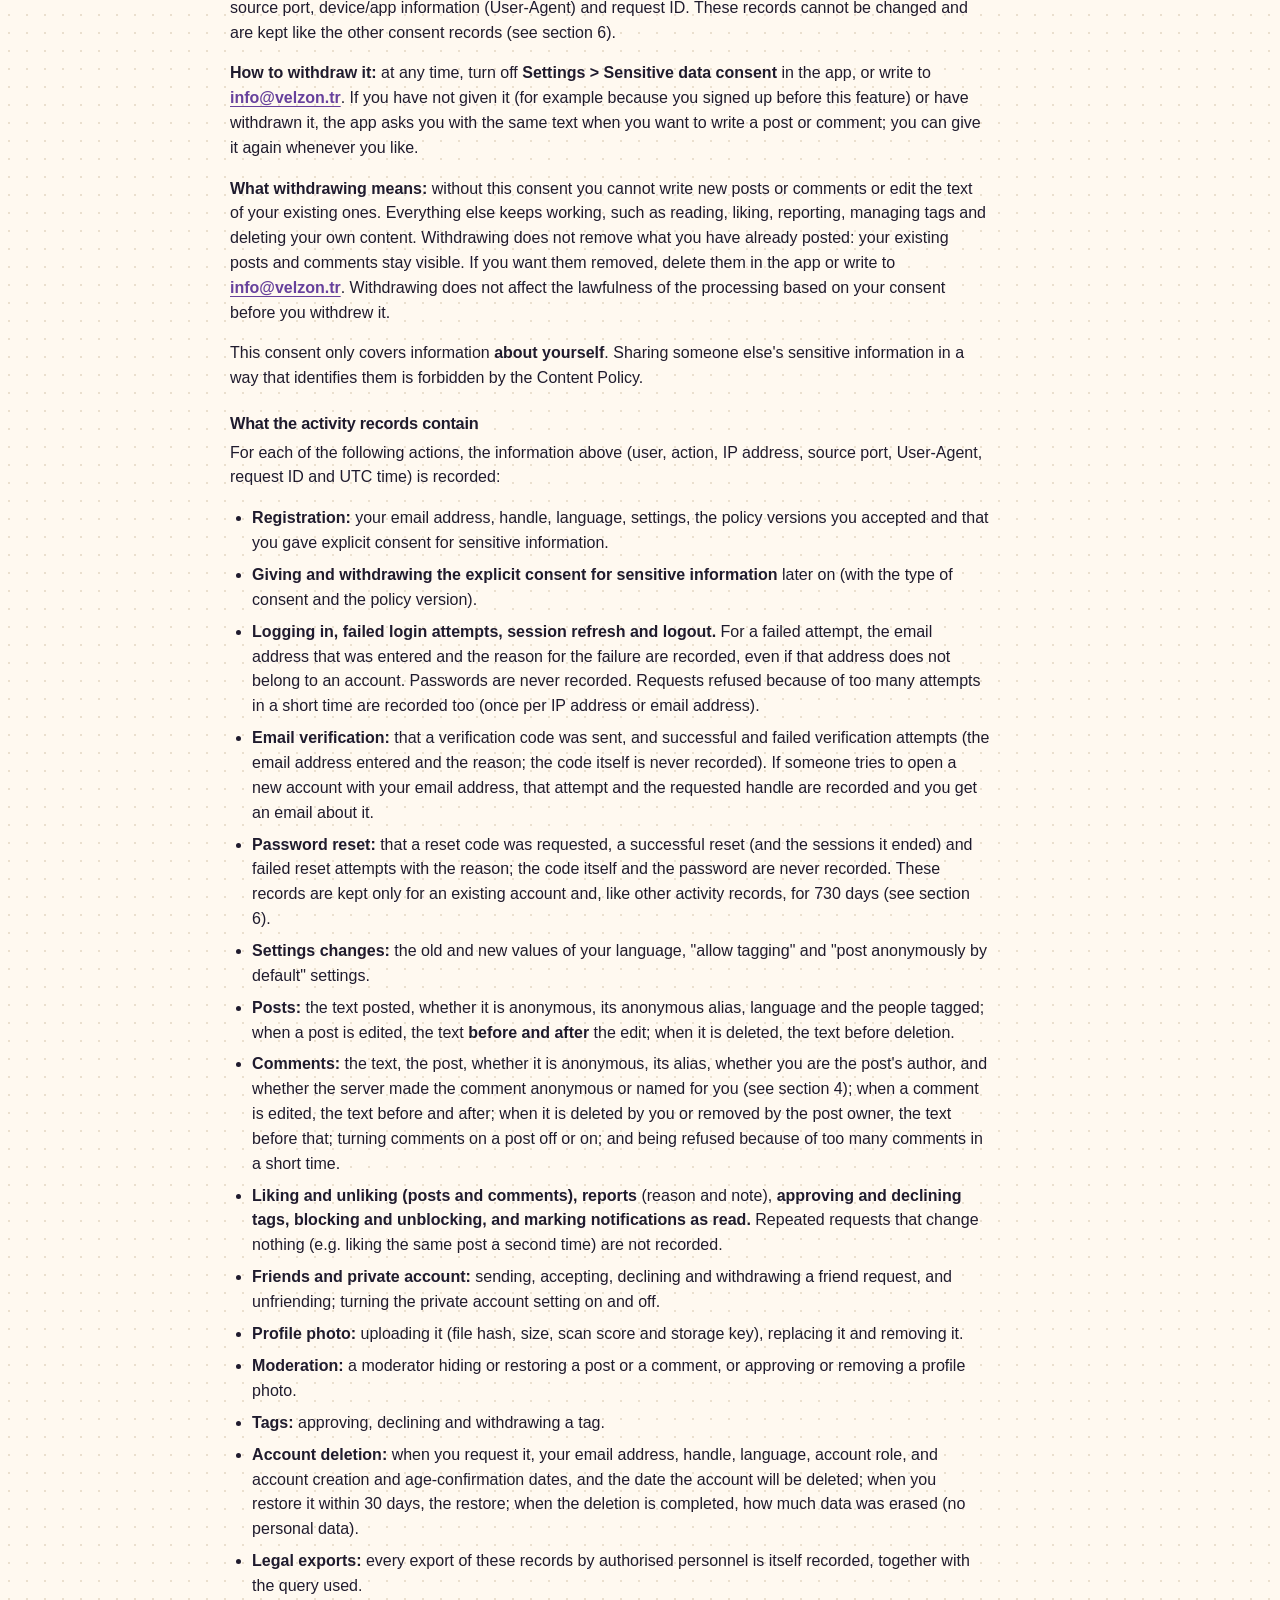
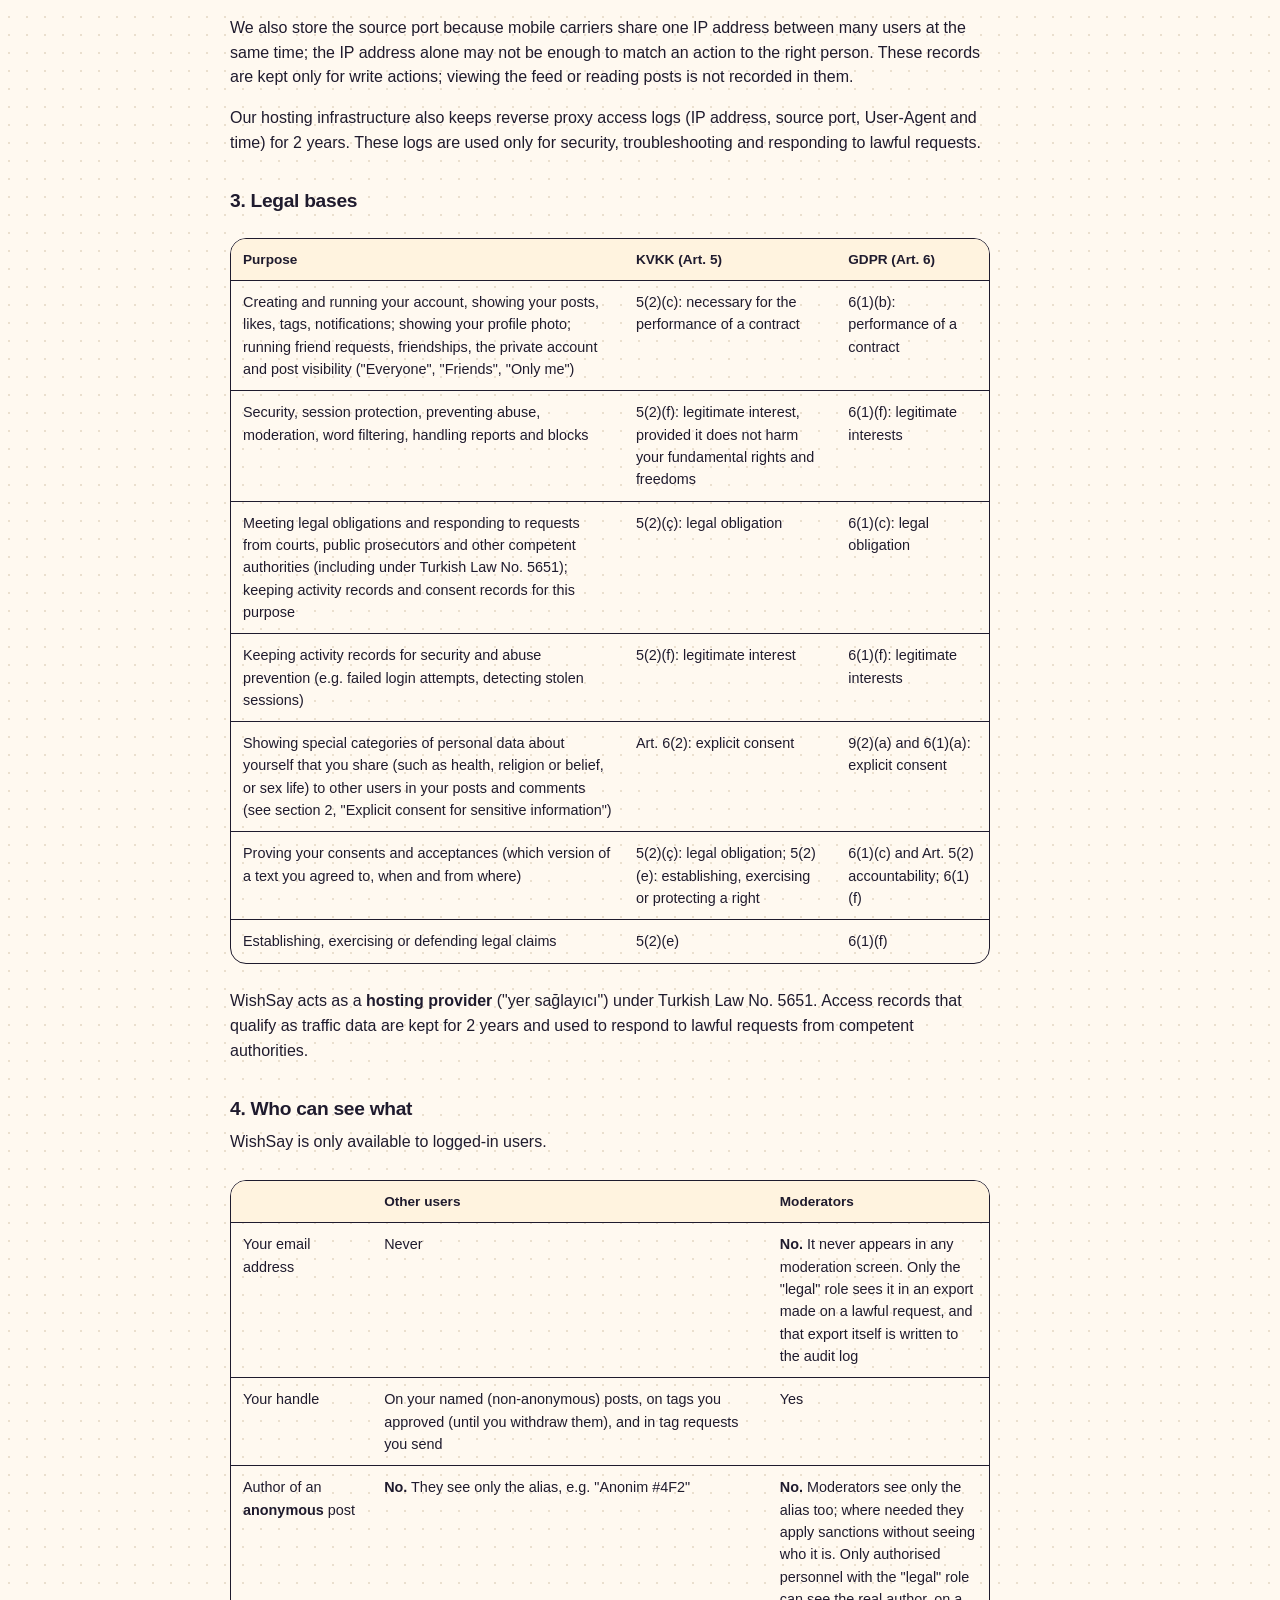
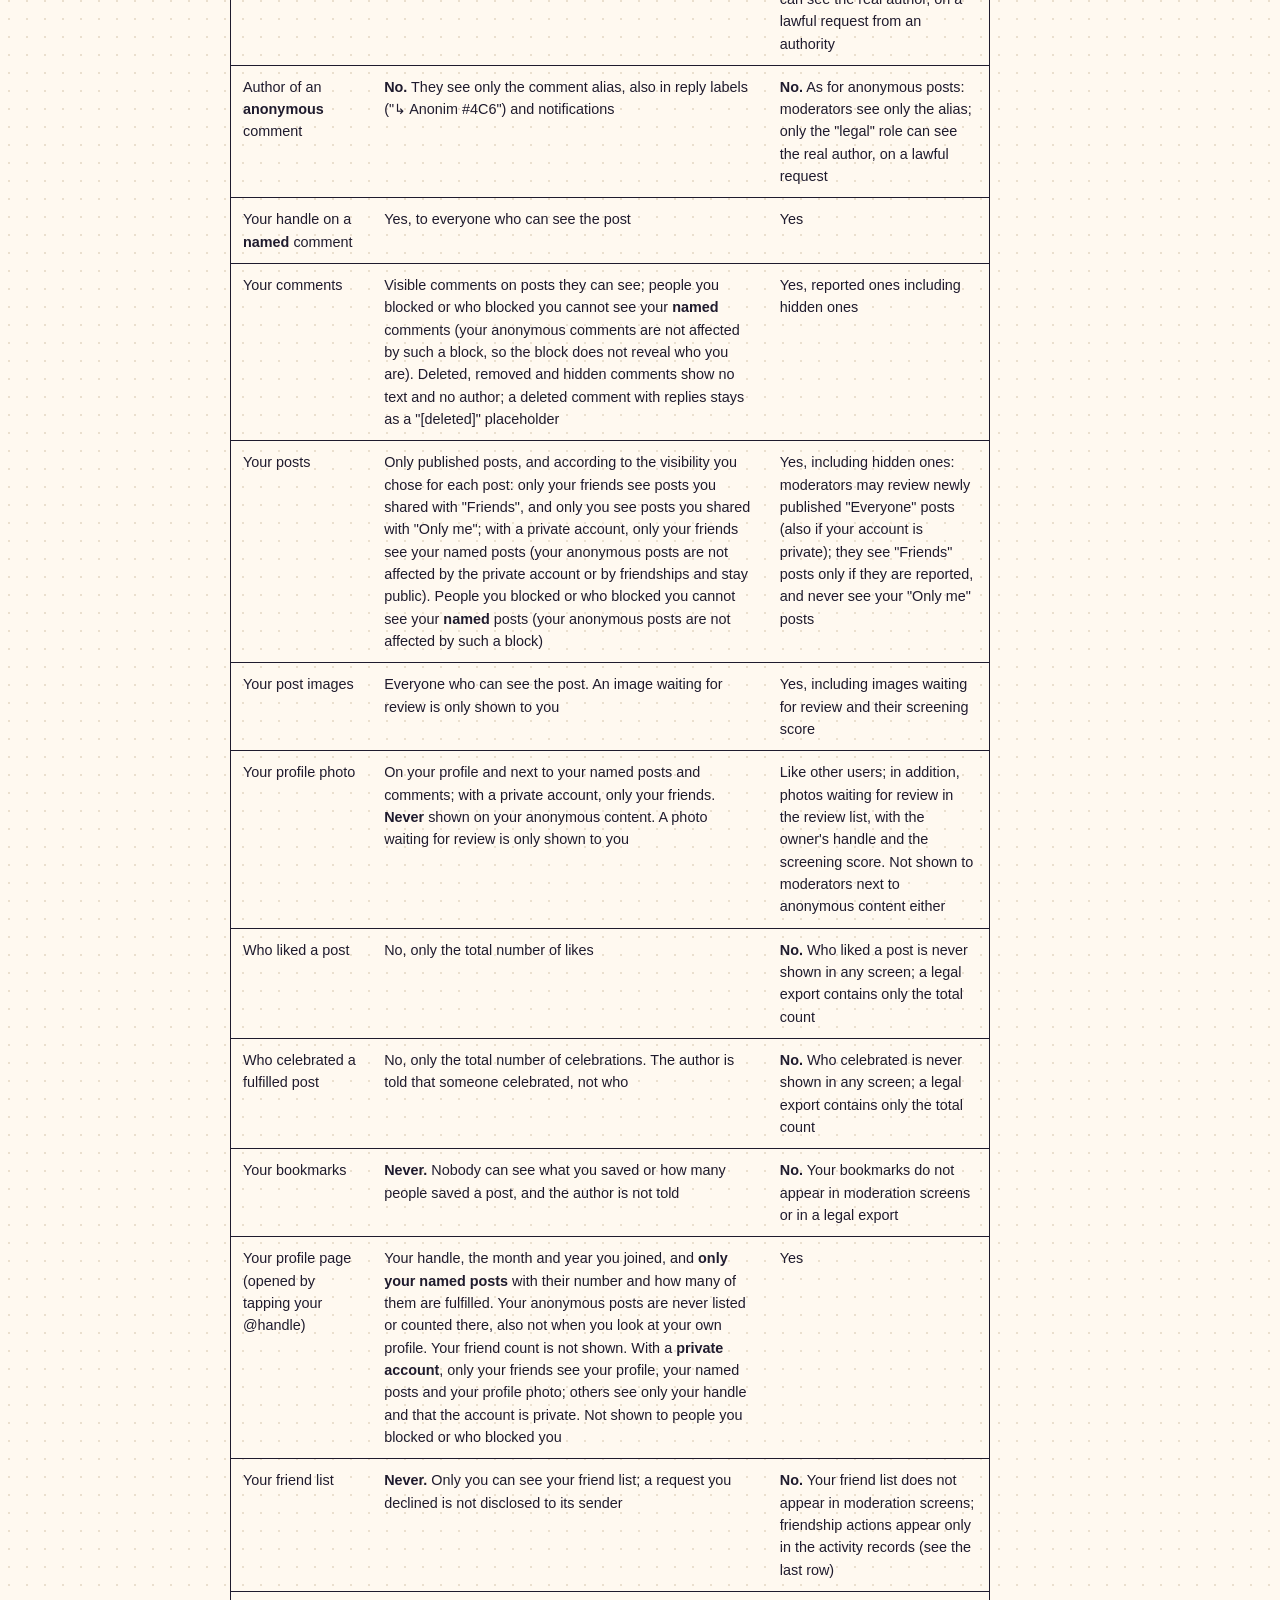
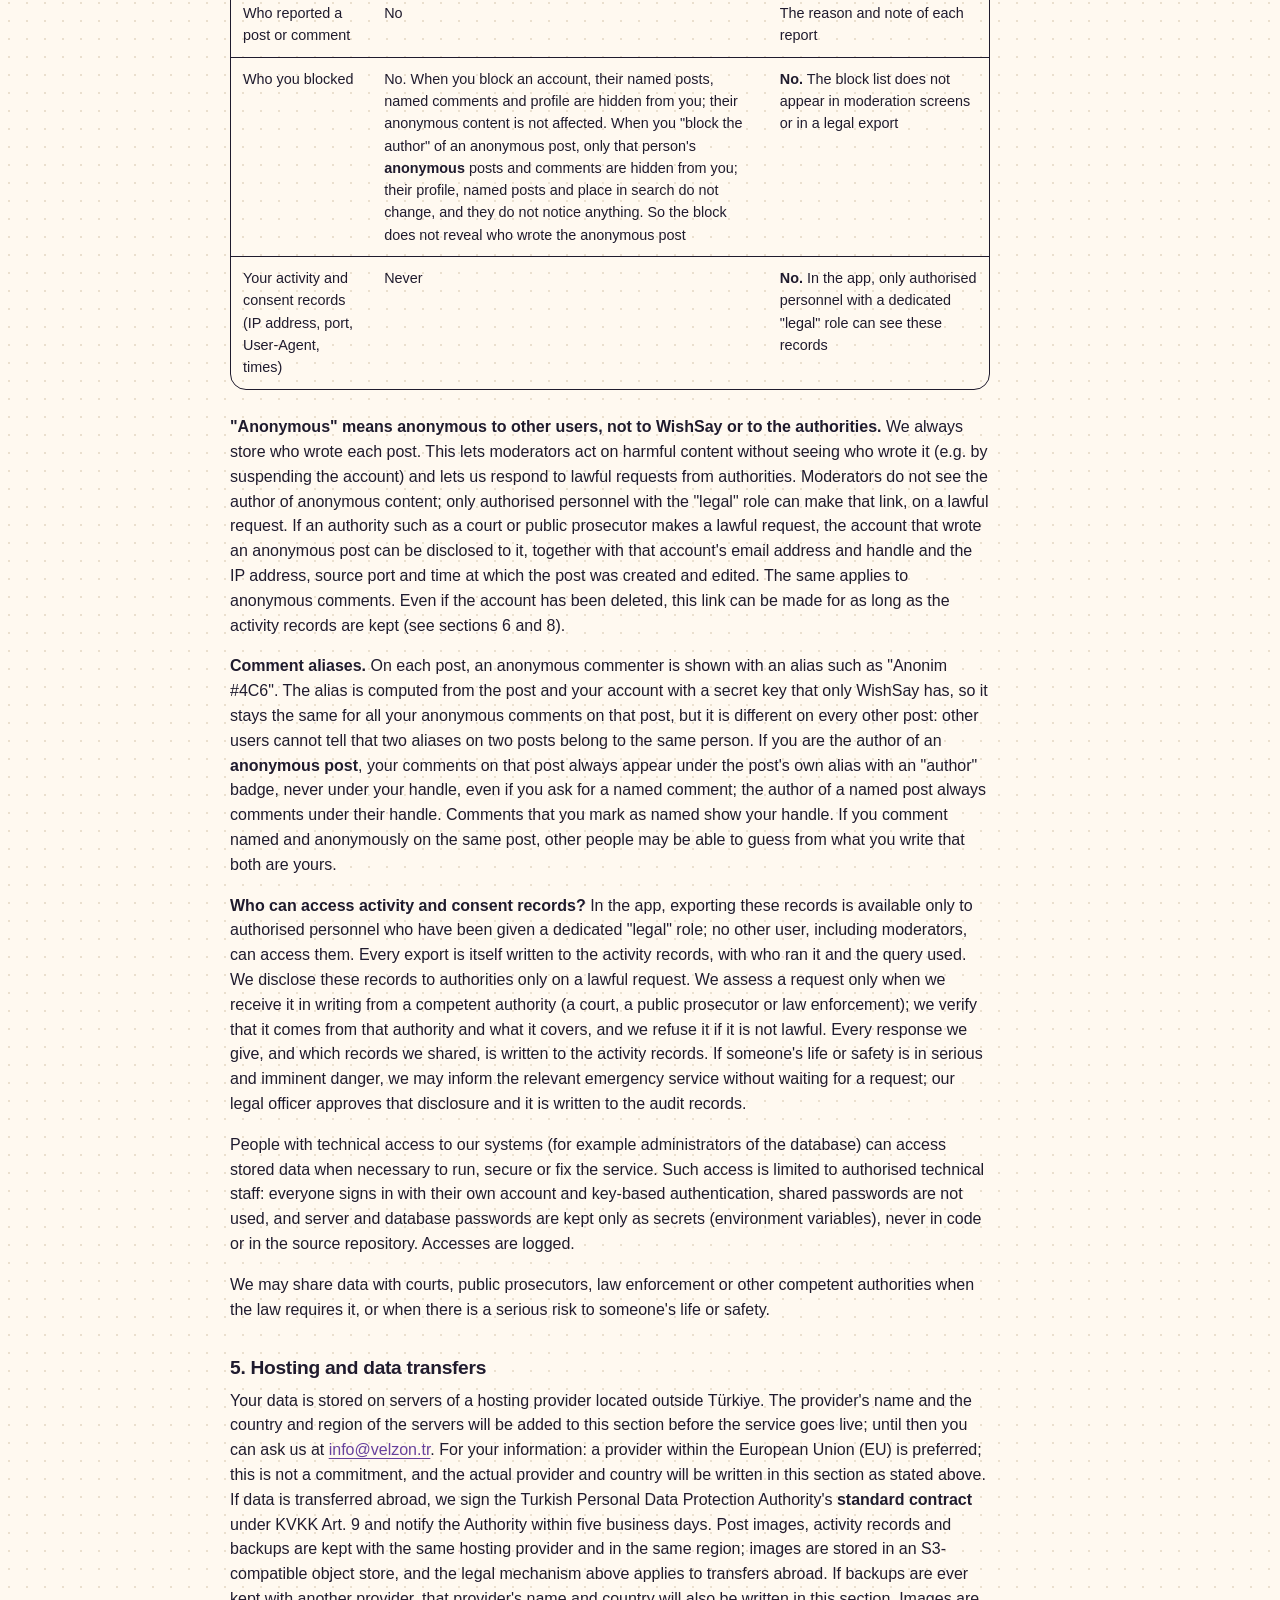
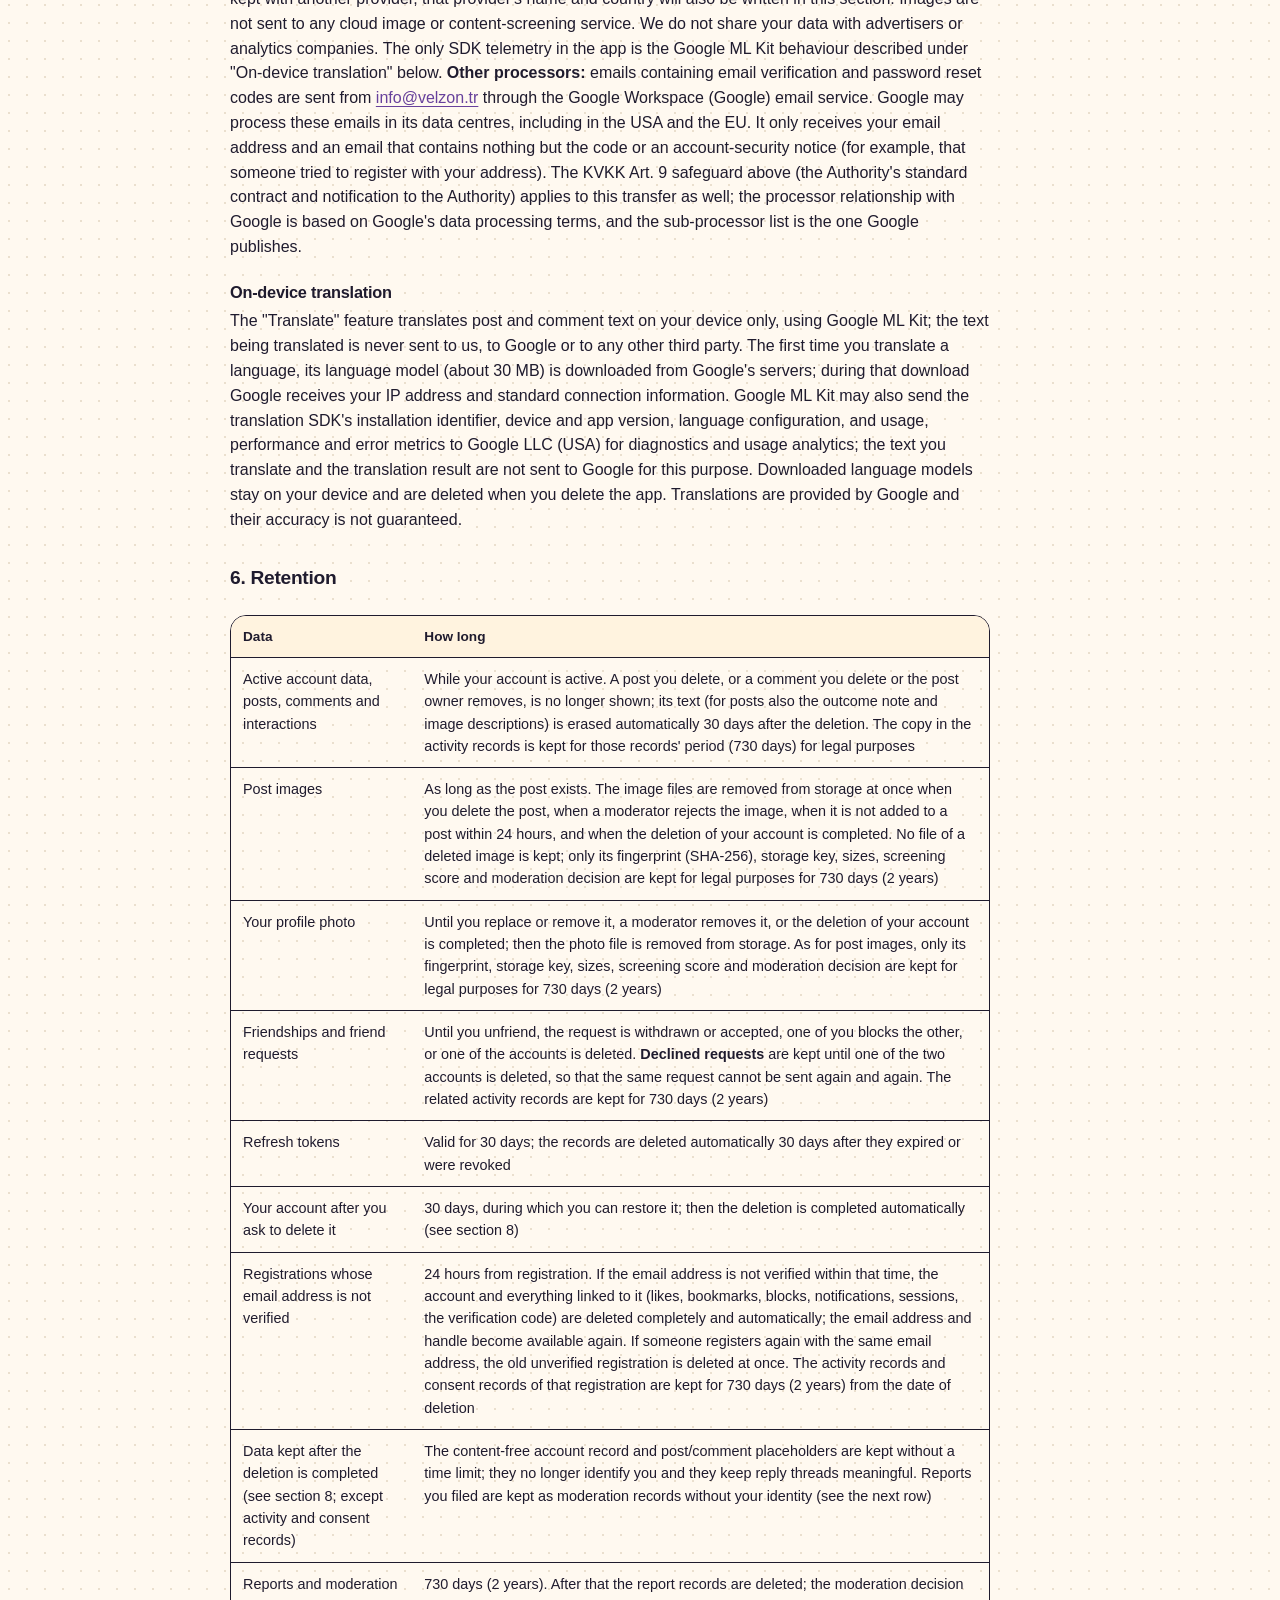
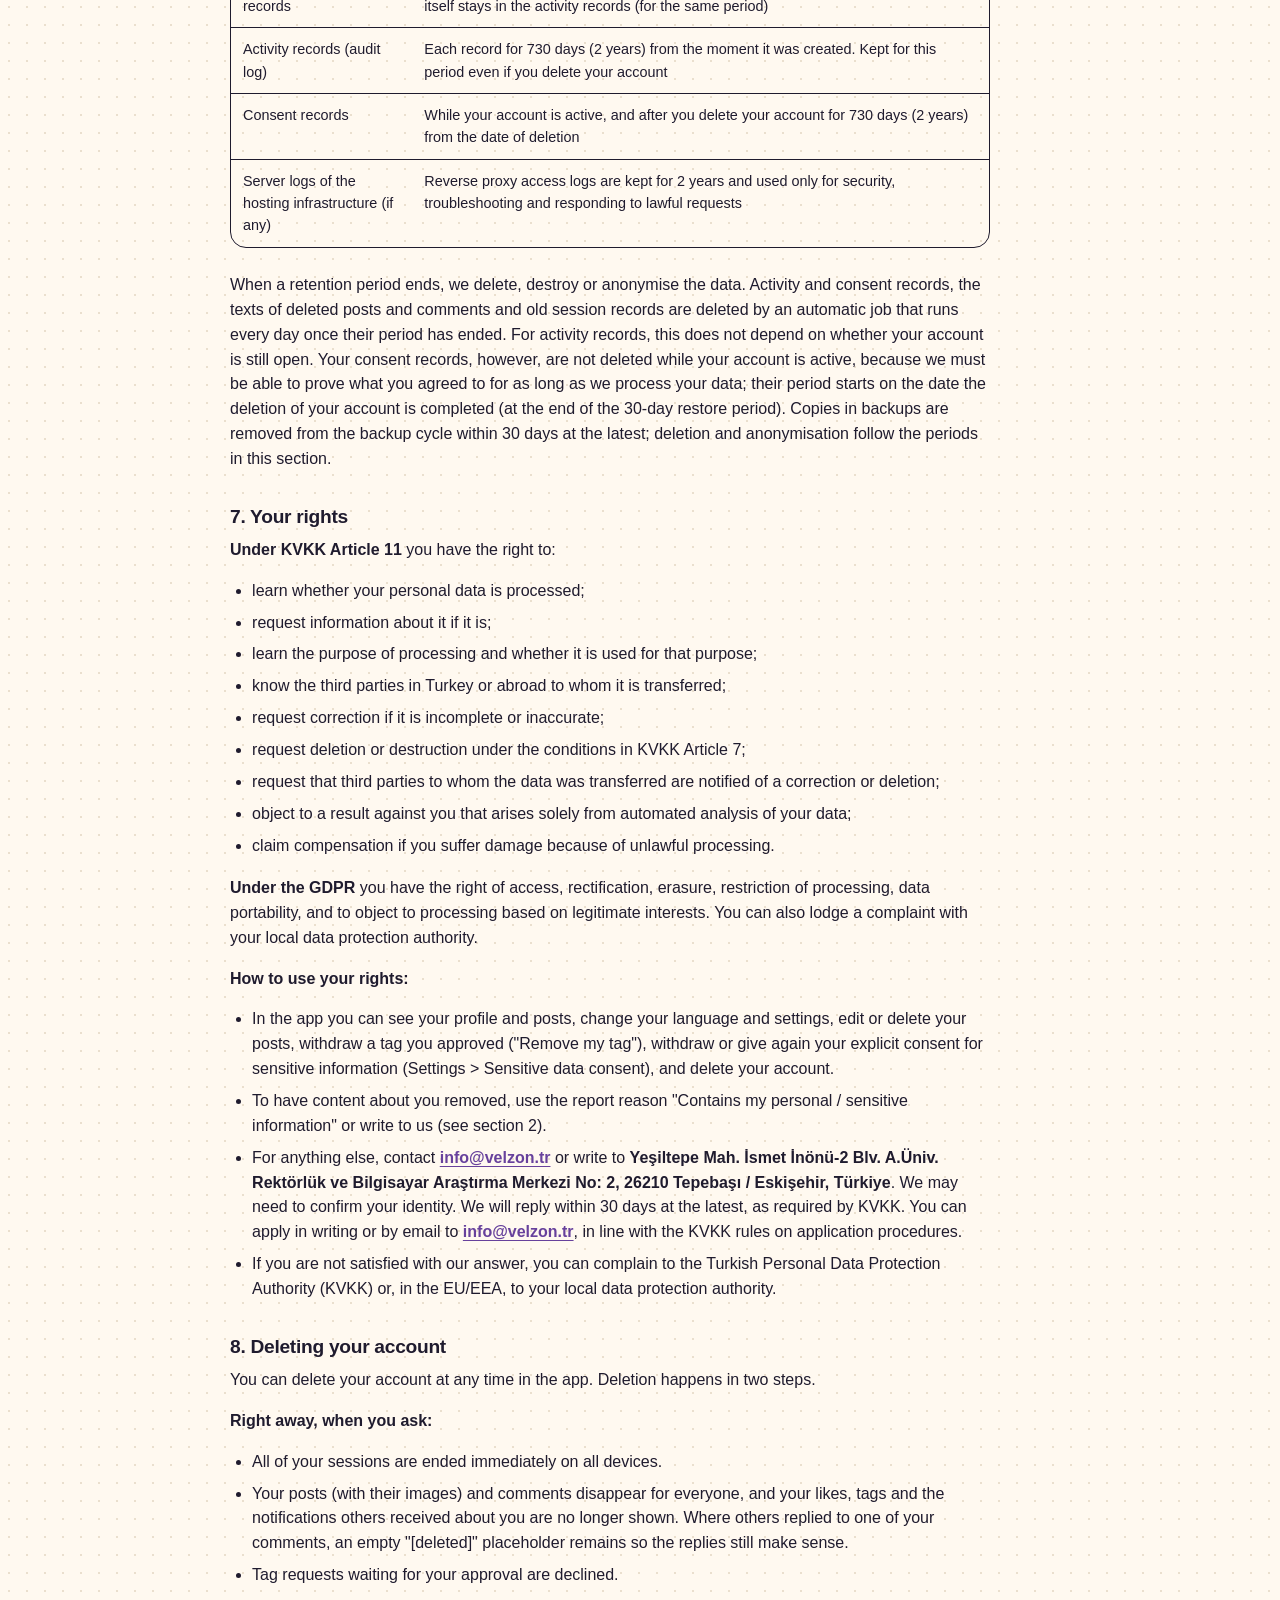
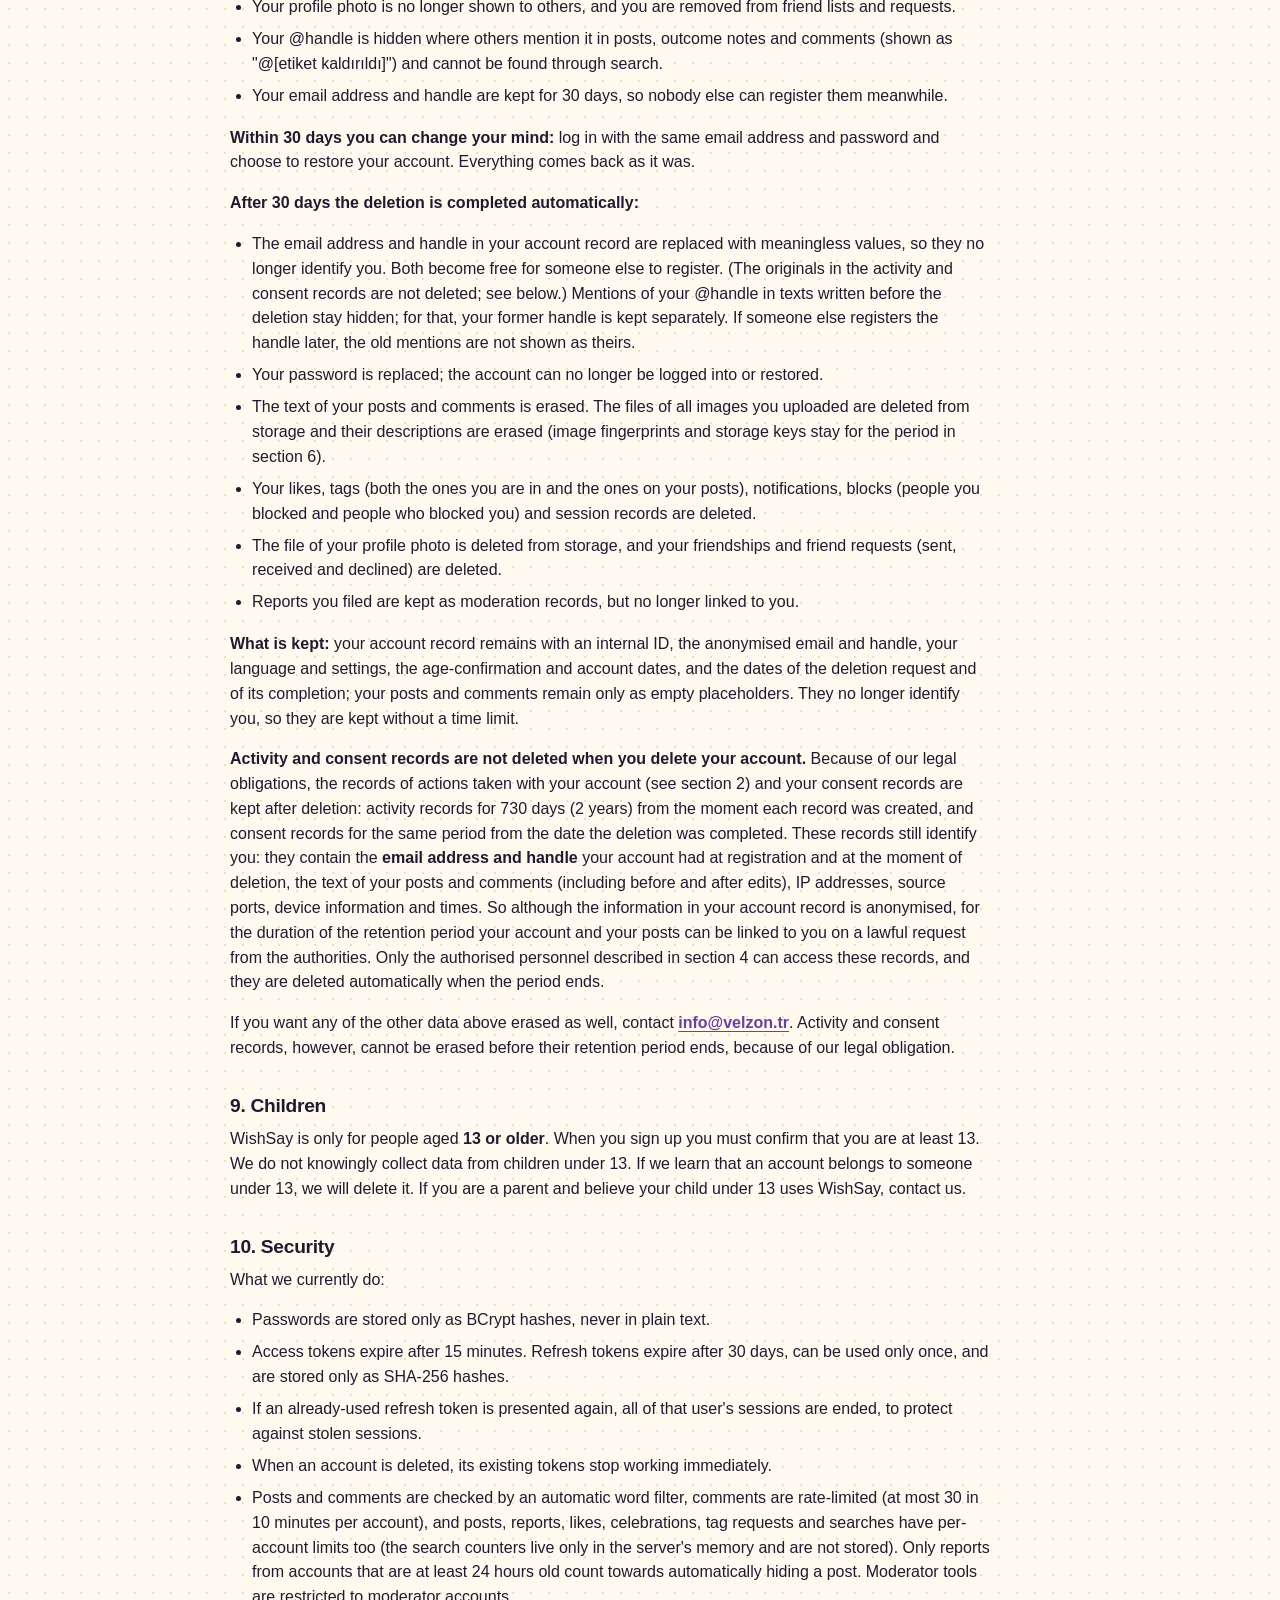
==== commit b6086e88: "Yasal sayfa: 2026-11-03" ====
--- a/en/index.html
+++ b/en/index.html
@@ -1065,7 +1065,7 @@
 <tr>
 <td>Your posts</td>
 <td>Only published posts, and according to the visibility you chose for each post: only your friends see posts you shared with &quot;Friends&quot;, and only you see posts you shared with &quot;Only me&quot;; with a private account, only your friends see your named posts (your anonymous posts are not affected by the private account or by friendships and stay public). People you blocked or who blocked you cannot see your <strong>named</strong> posts (your anonymous posts are not affected by such a block)</td>
-<td>Yes, including hidden ones, but not your &quot;Only me&quot; posts</td>
+<td>Yes, including hidden ones: moderators may review newly published &quot;Everyone&quot; posts (also if your account is private); they see &quot;Friends&quot; posts only if they are reported, and never see your &quot;Only me&quot; posts</td>
 </tr>
 <tr>
 <td>Your post images</td>
@@ -1371,7 +1371,7 @@
 <li>Tagging a friend in a post they&#39;ve agreed to (see section 3).</li>
 </ul>
 <p>For every post you choose who sees it: <strong>Everyone</strong>, <strong>Friends</strong> (only your friends) or <strong>Only me</strong>. An
-anonymous post cannot be shared with &quot;Friends&quot;. On a friends-only post you can tag only your friends. The community
+anonymous post cannot be shared with &quot;Friends&quot;. Posts only the author&#39;s friends can see (&quot;Friends&quot; visibility, or named posts of a private account) cannot be commented on anonymously; your comments on them show your username. On a friends-only post you can tag only your friends. The community
 rules and moderation apply to &quot;Friends&quot; posts too; moderators can review reported content whatever its visibility.</p>
 <h3>2. What&#39;s not allowed</h3>
 <ul>
@@ -1459,9 +1459,11 @@
 </ul>
 <h3>5. Reporting</h3>
 <ul>
-<li>Tap report on any post or comment and choose a reason: spam, harassment, hate, sexual content, self-harm, violence,
-&quot;contains my personal / sensitive information&quot; or other. You can add a short note. Reports with the personal /
-sensitive information reason are flagged for moderators to handle first.</li>
+<li>You can report any post, comment or account and choose a reason and a matching detail (e.g. spam → advertising
+or selling). Reasons: spam, harassment, hate, sexual content, self-harm, violence, &quot;contains my personal /
+sensitive information&quot; or other. You can add up to 500 characters of detail; if you choose &quot;Other&quot;, a short
+description is required. Reports of sexual content involving a minor are shown to moderators before anything else;
+reports about personal or sensitive information are also handled first.</li>
 <li>The person you report is not told who reported them.</li>
 <li>When 3 different people report the same post or comment, it is hidden automatically until a moderator reviews
 it. Only reports from accounts that are at least 24 hours old count towards this number; reports from newer
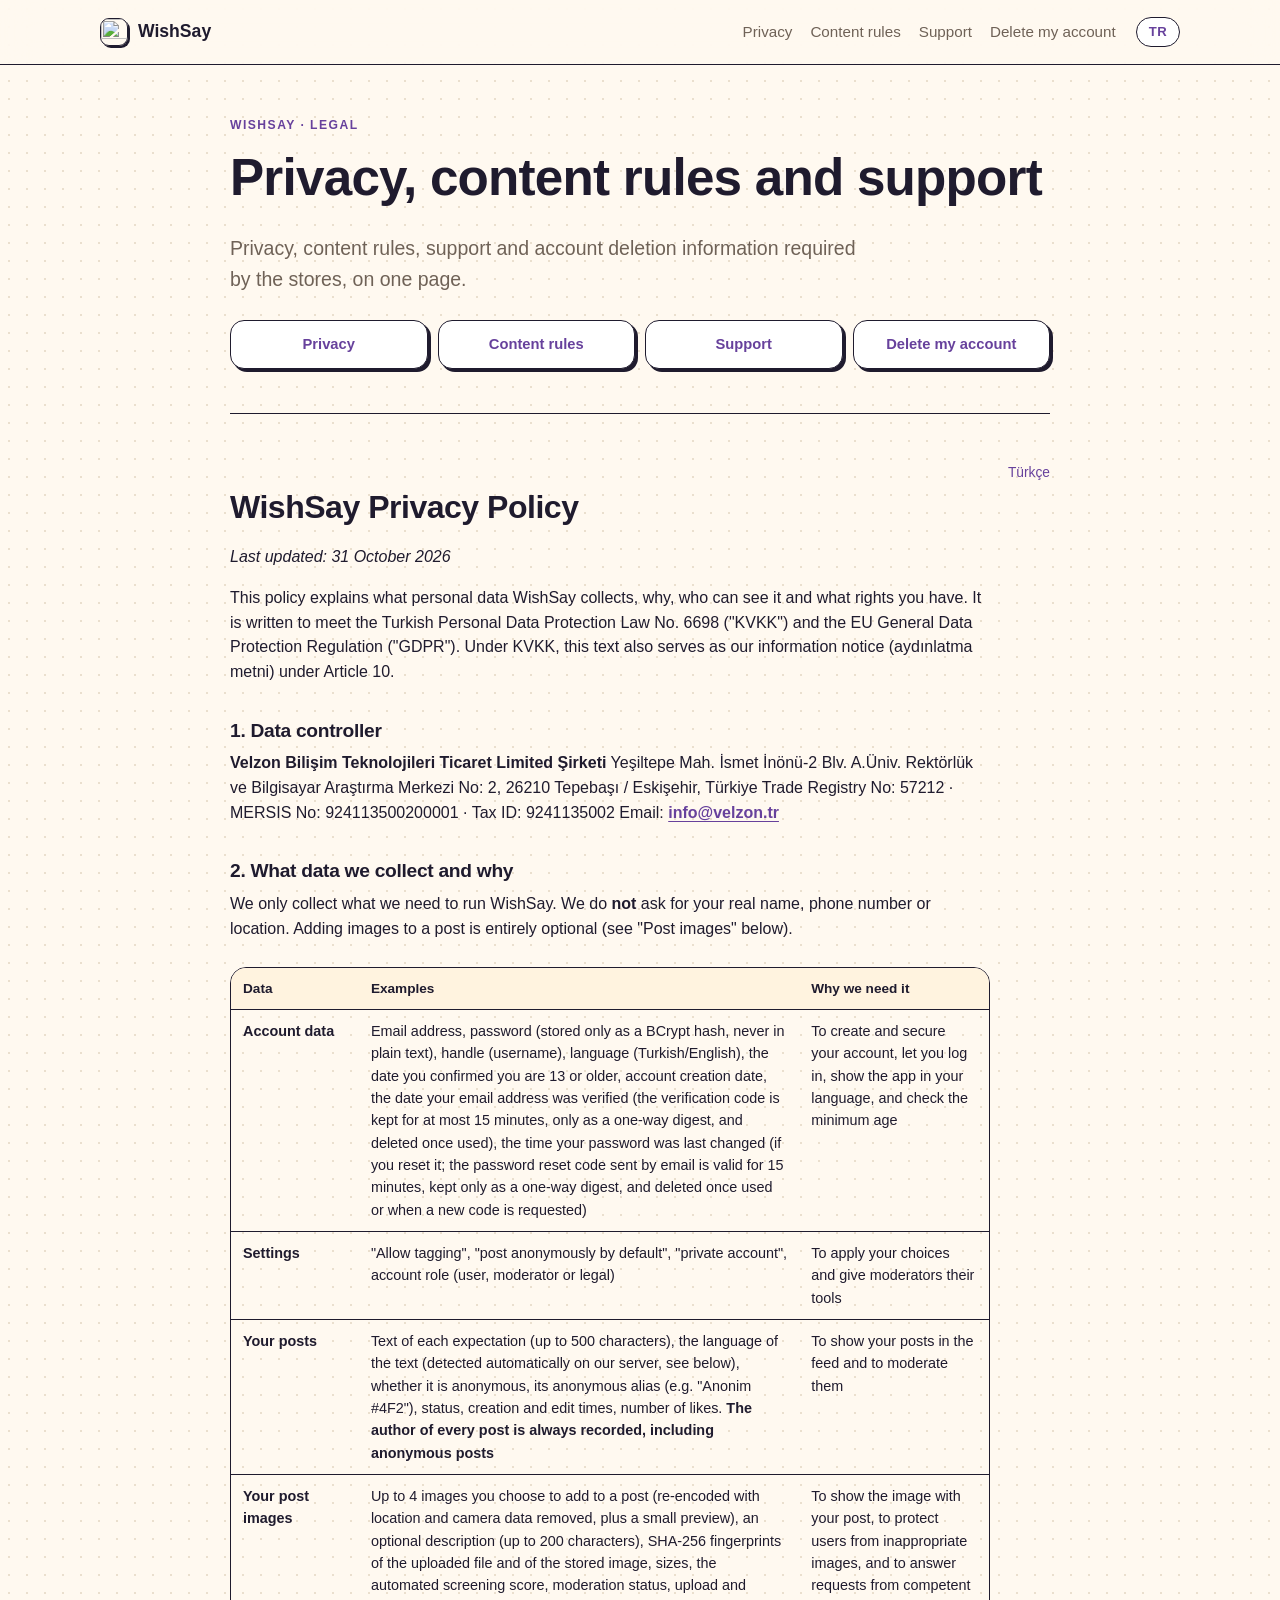
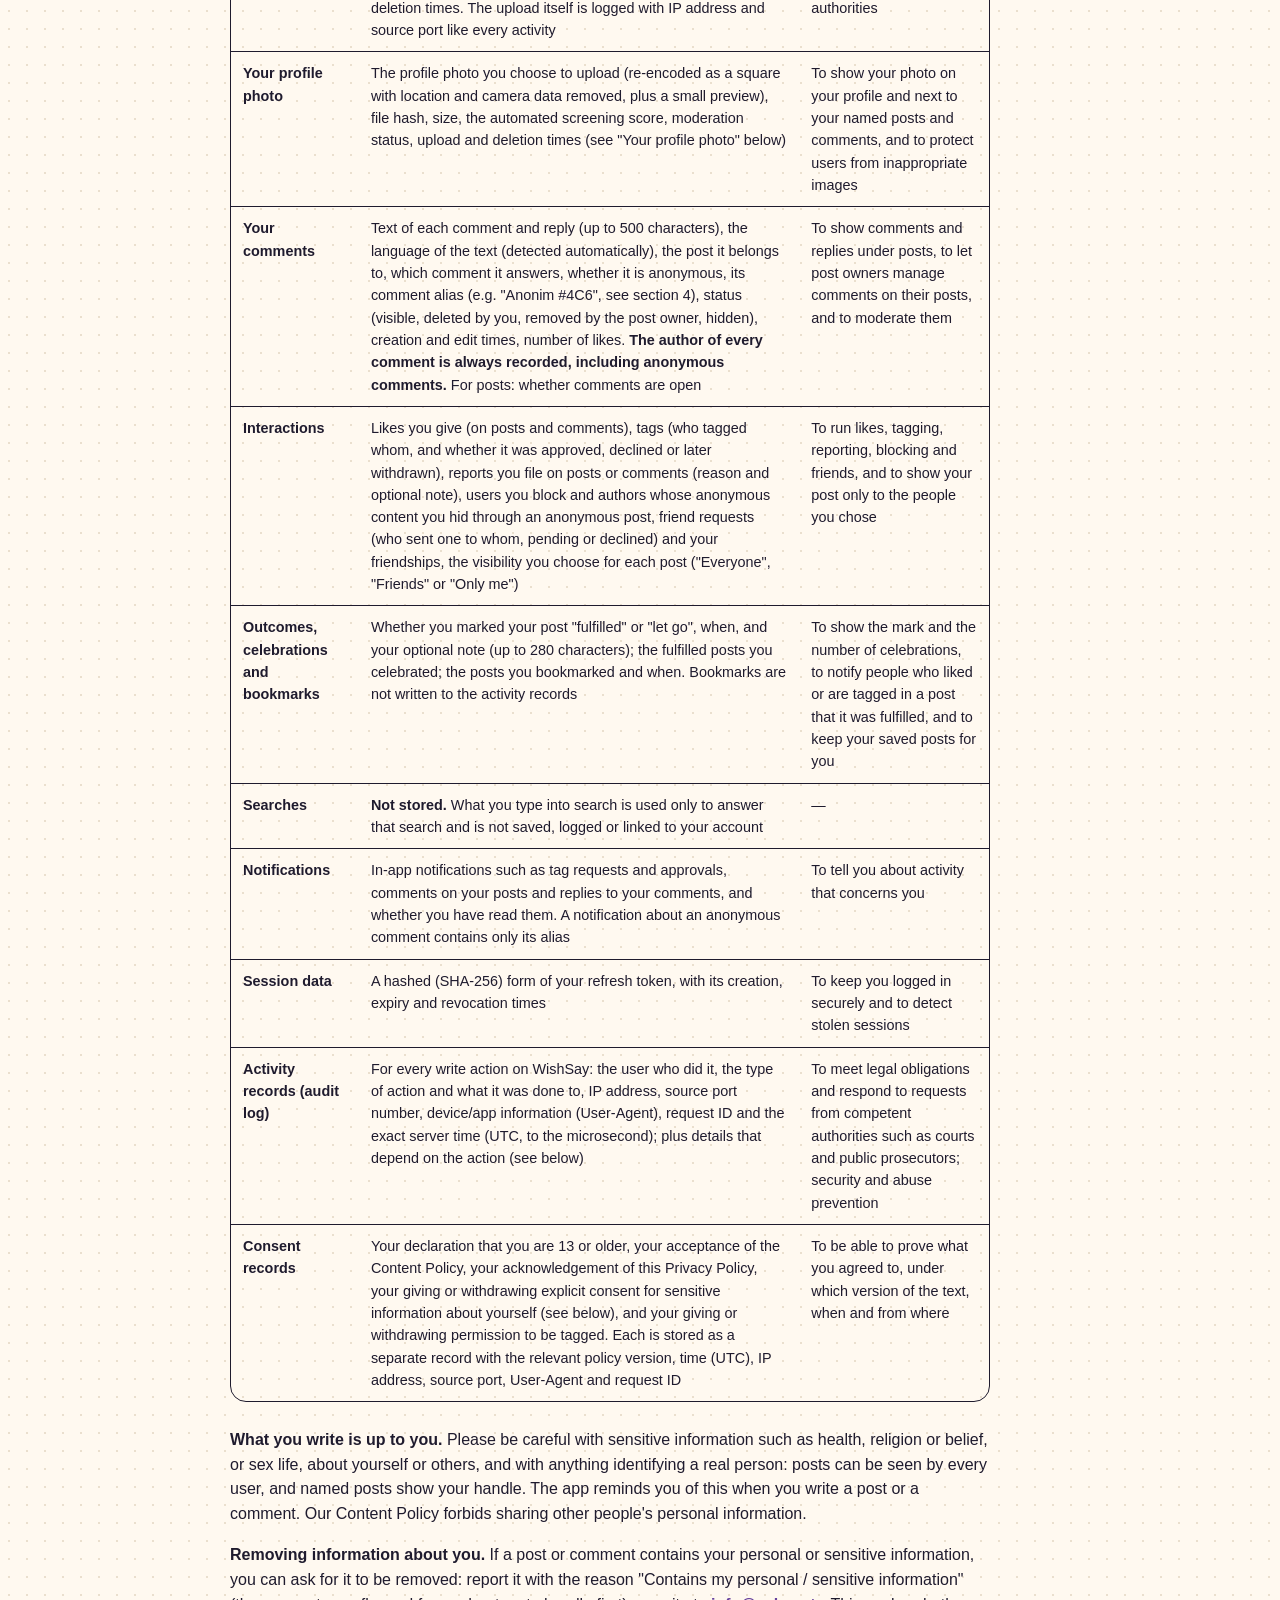
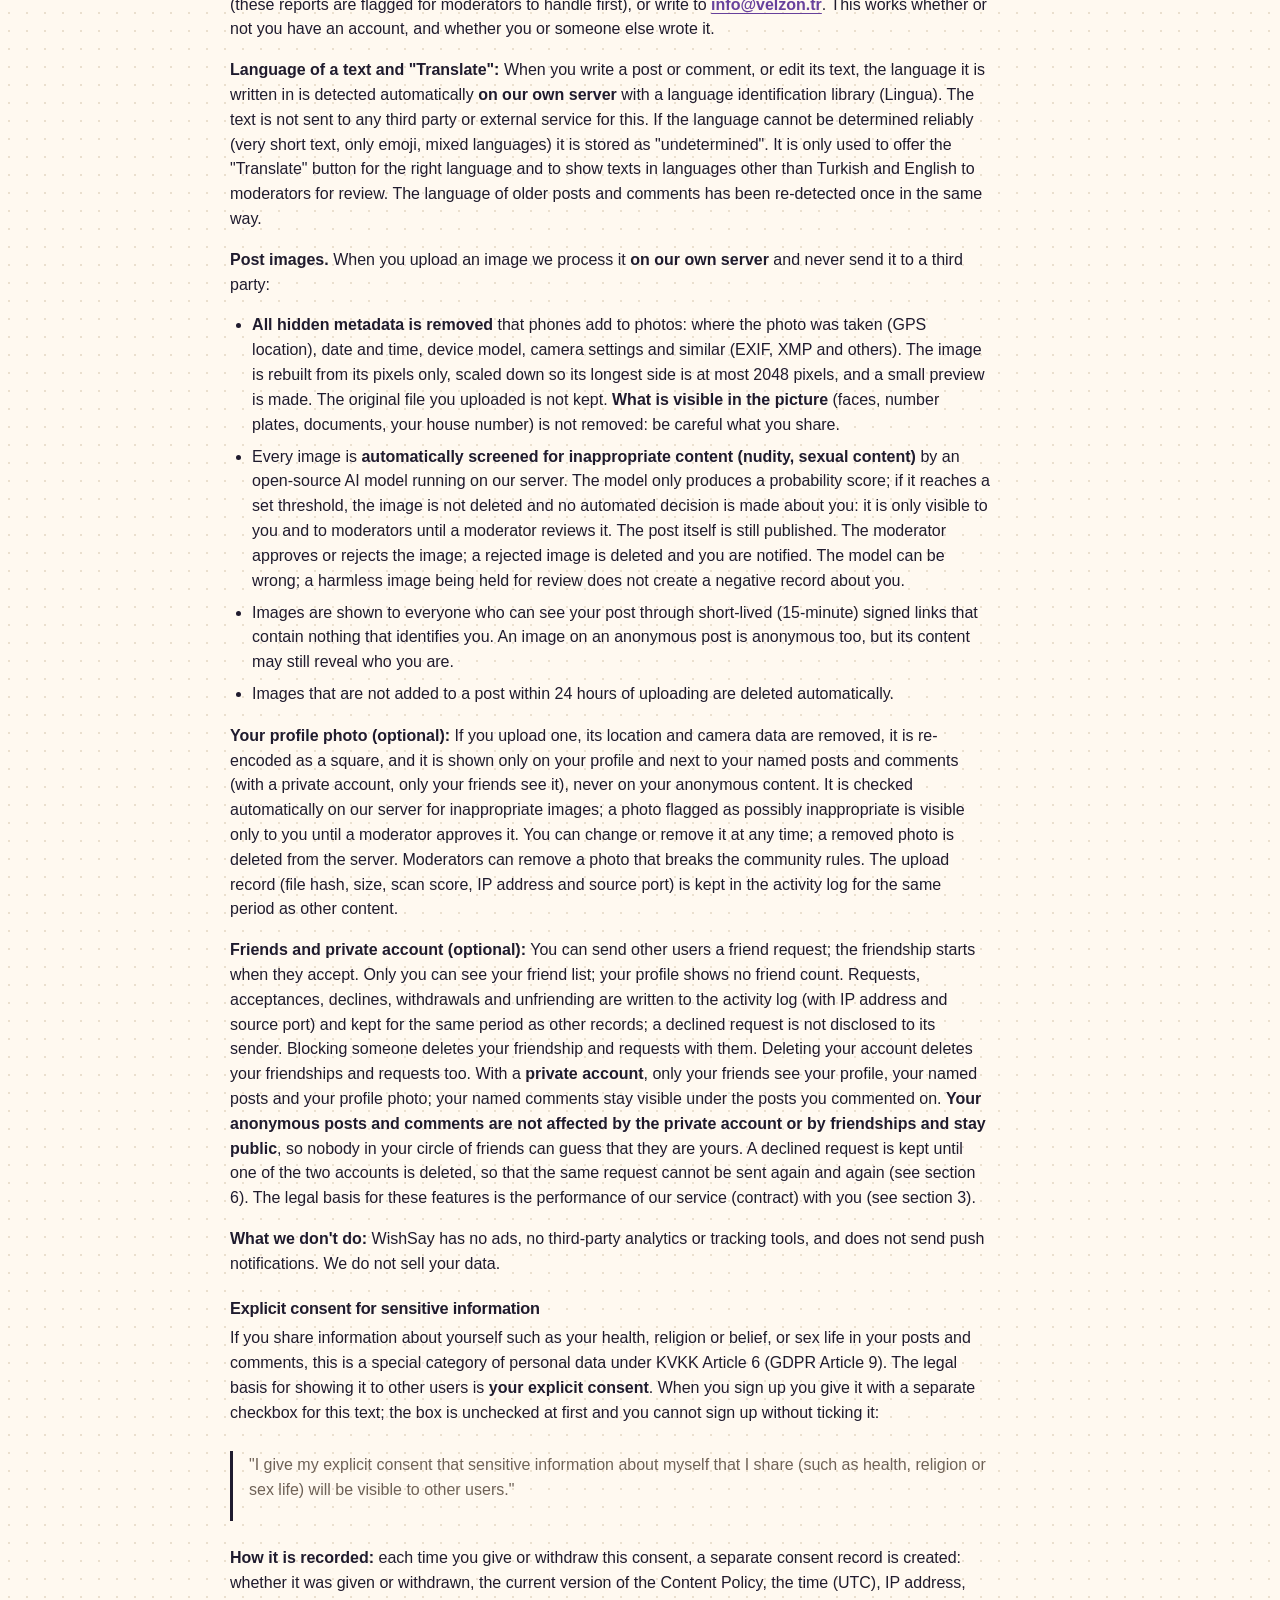
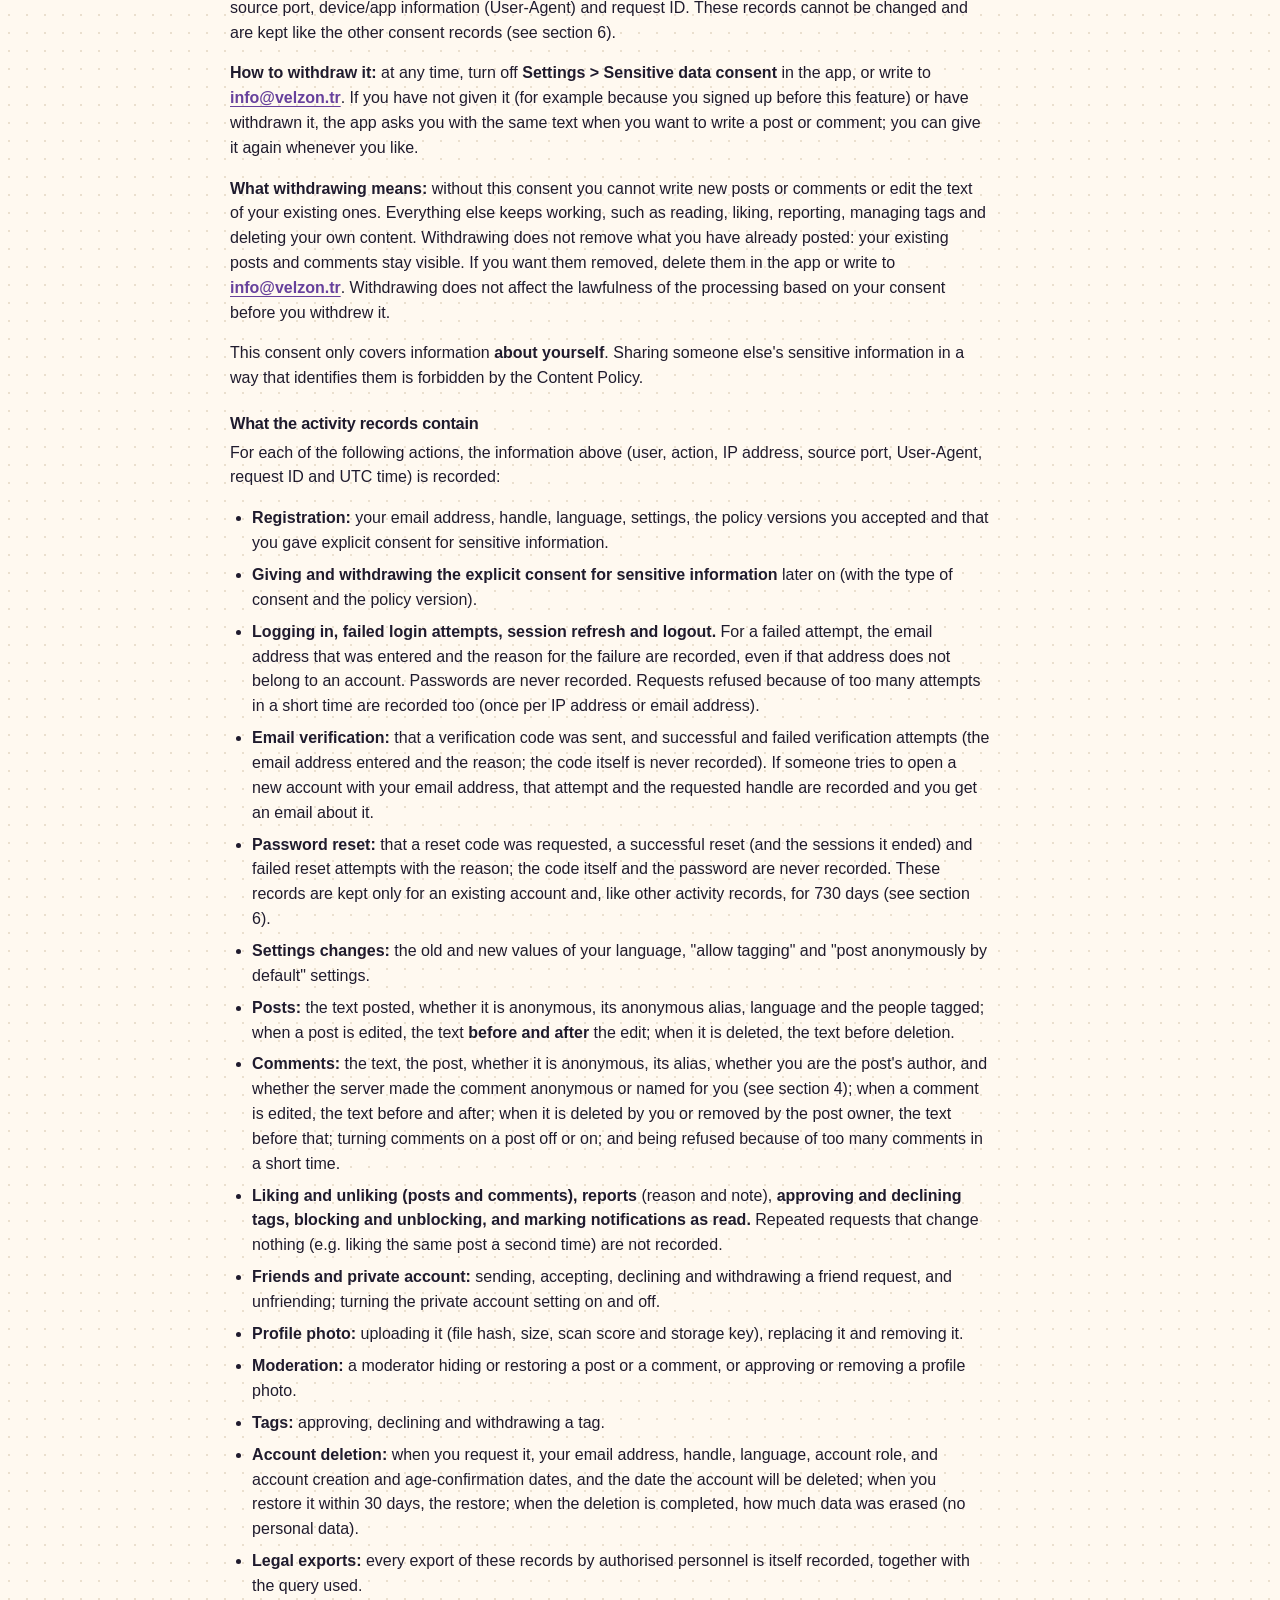
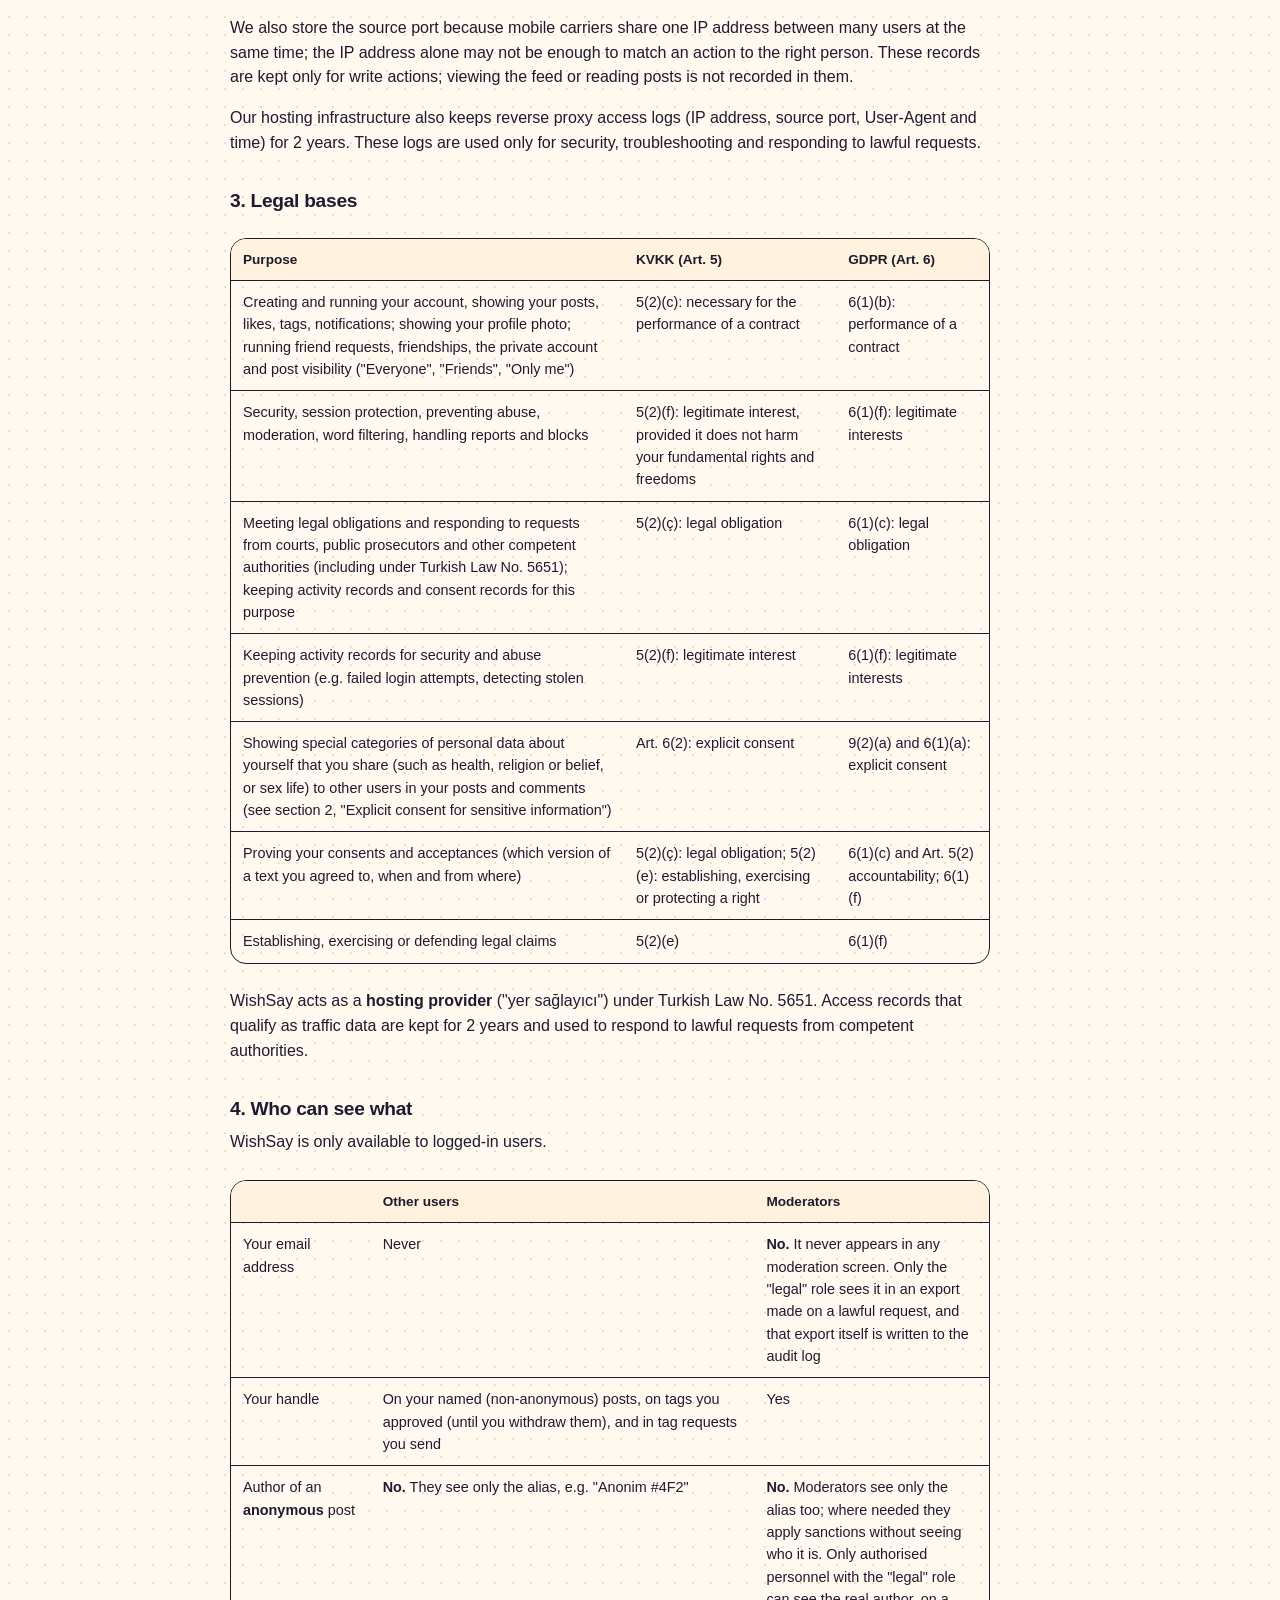
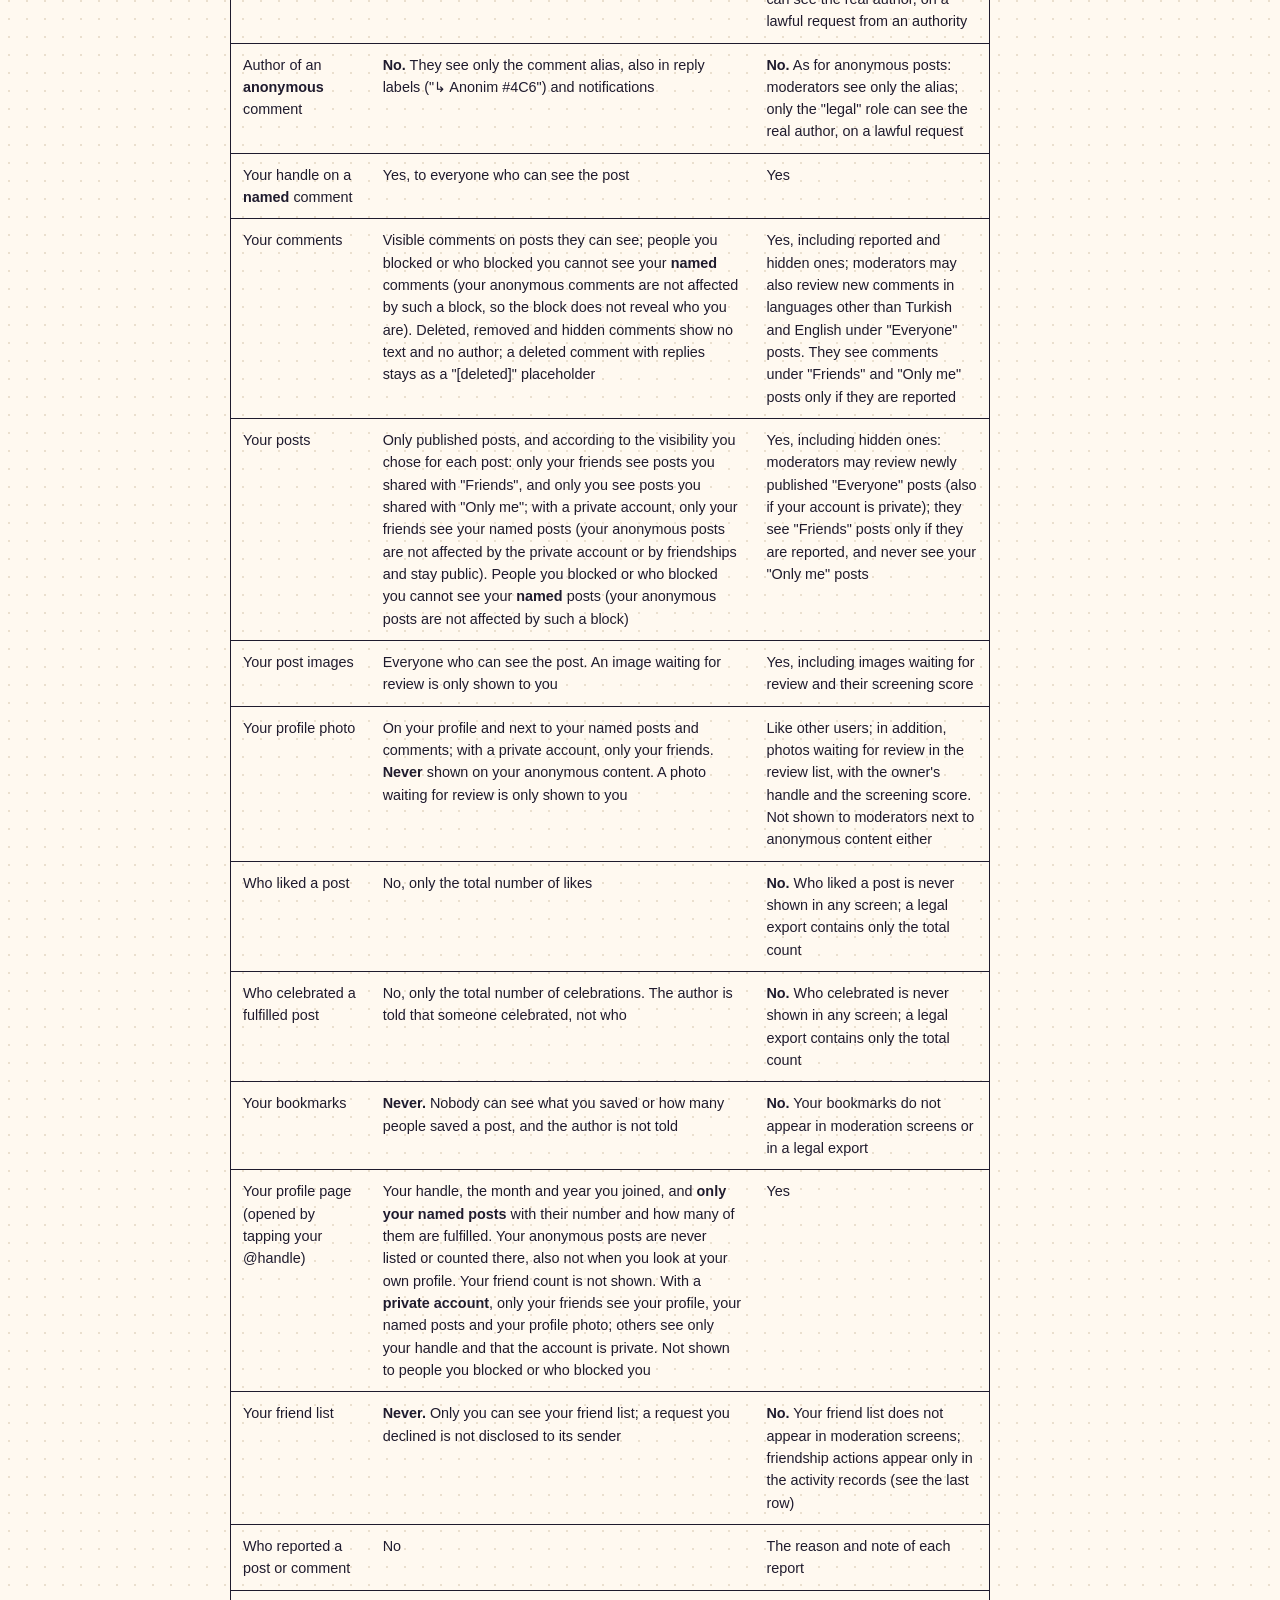
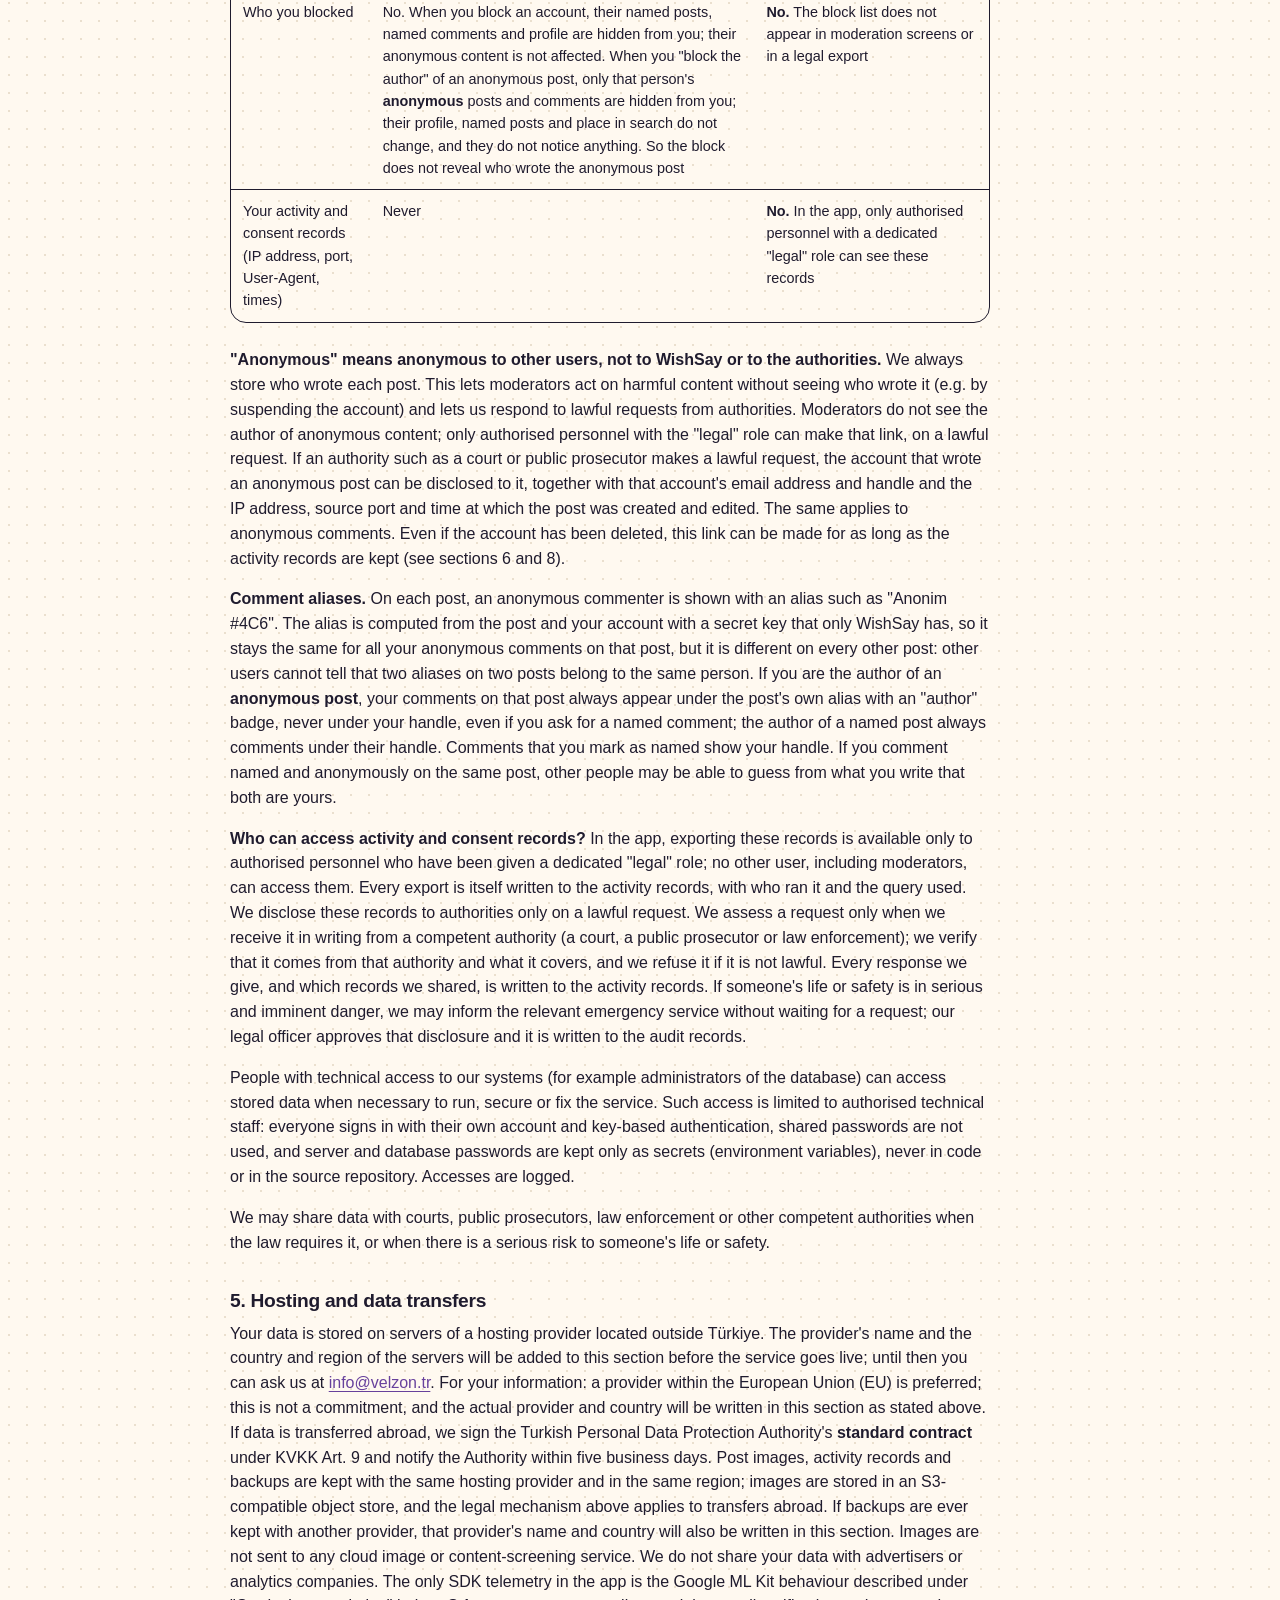
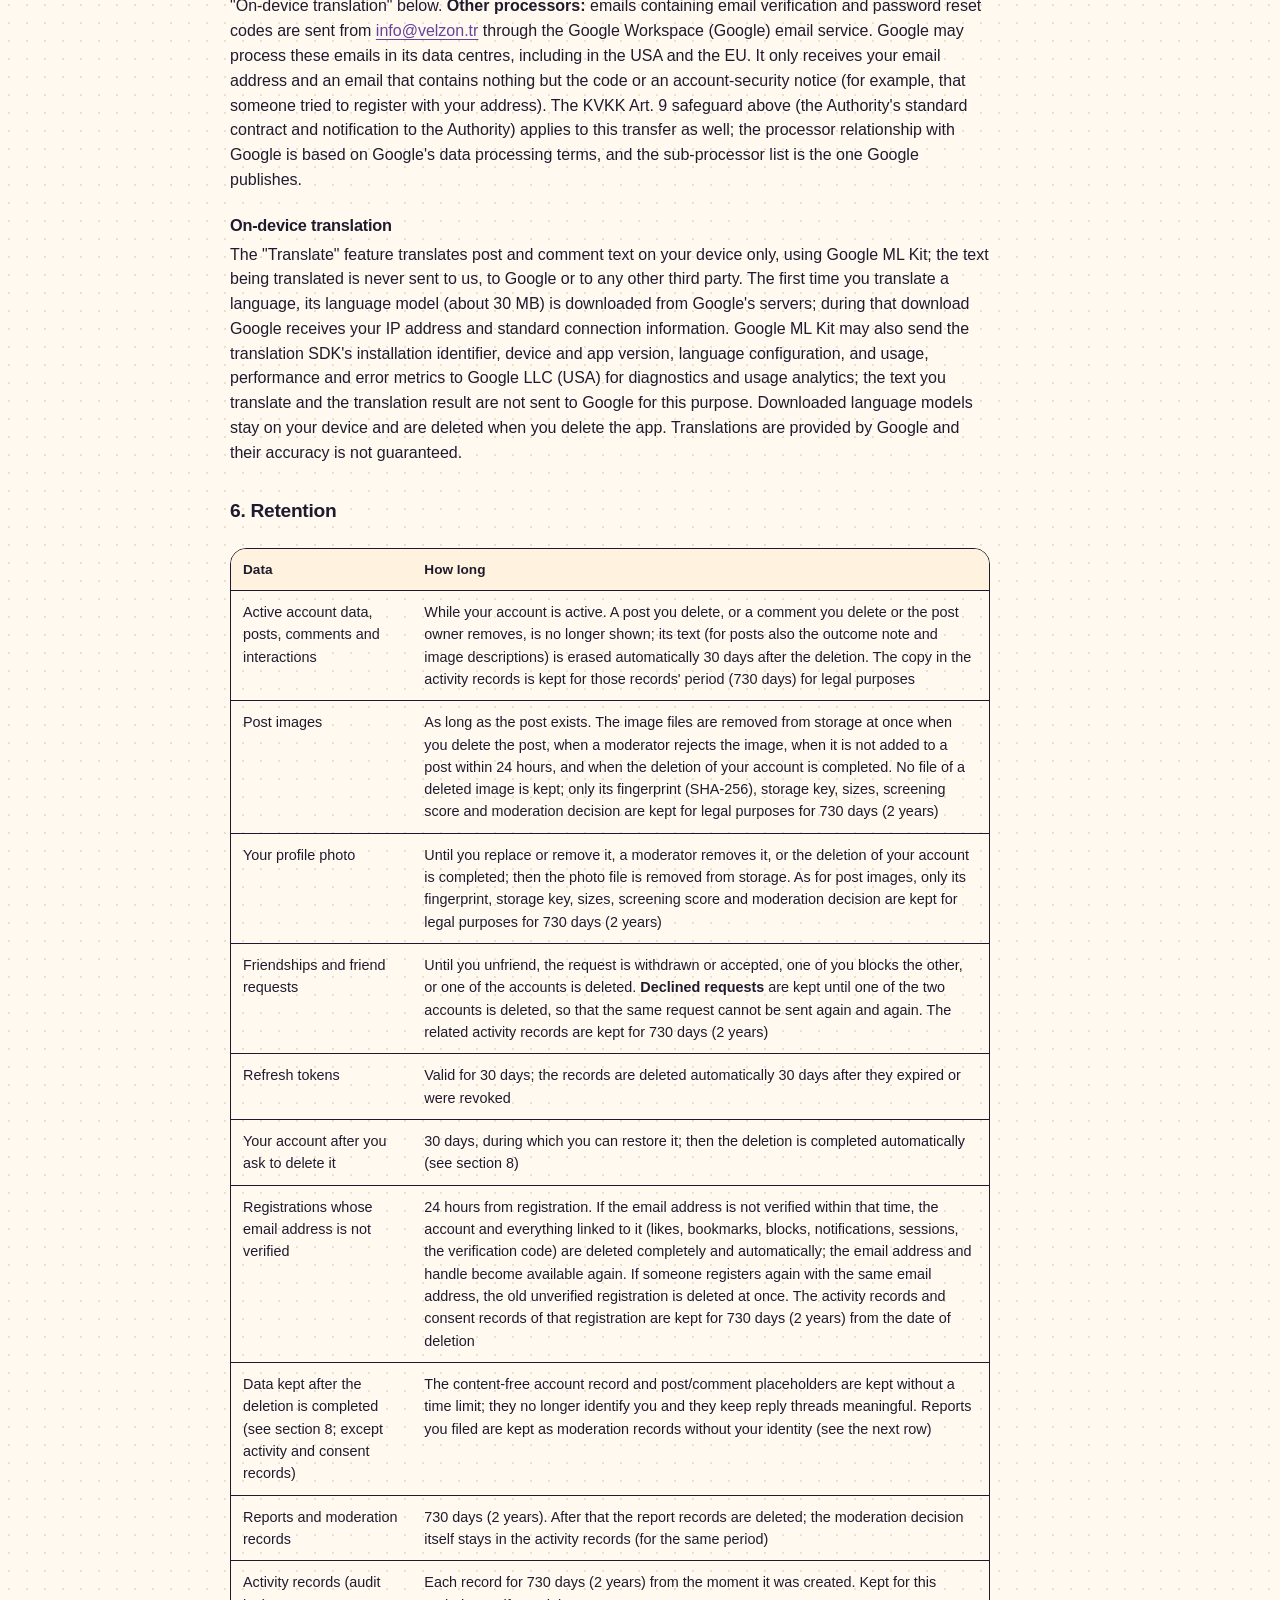
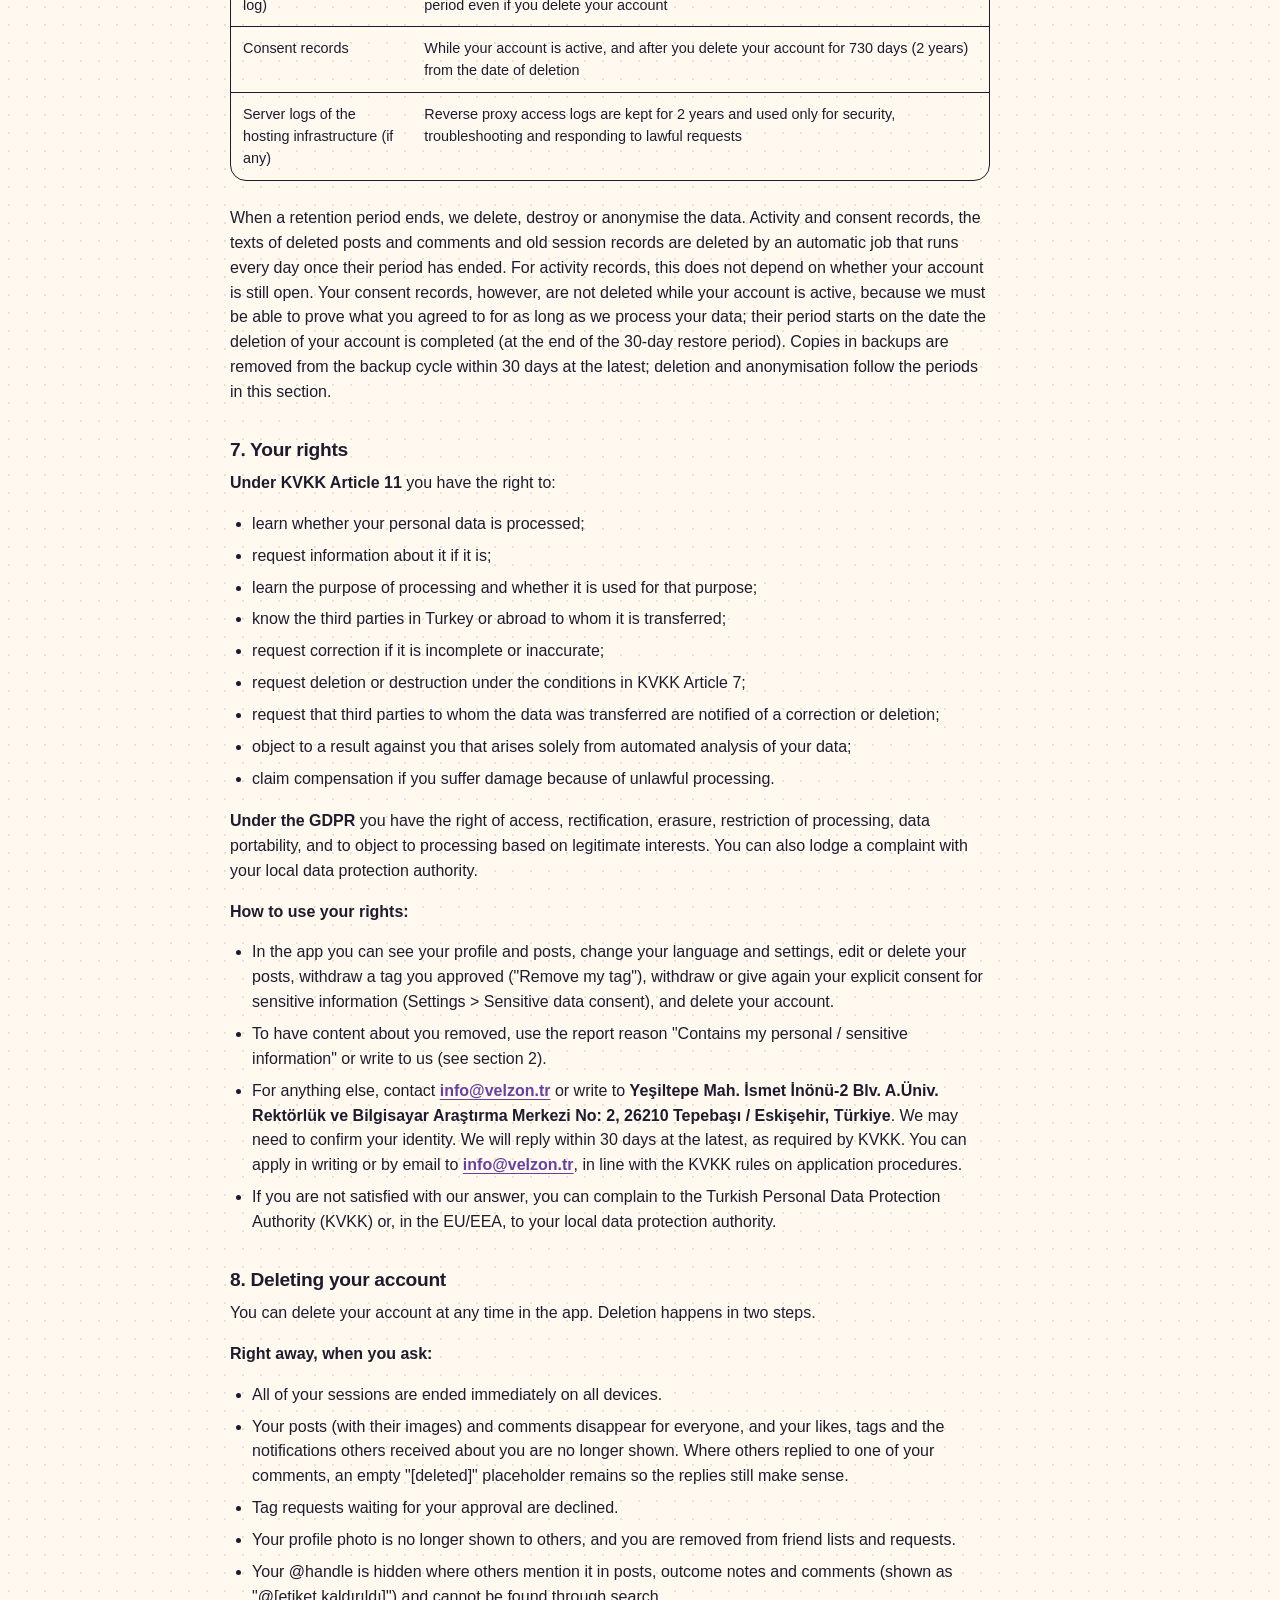
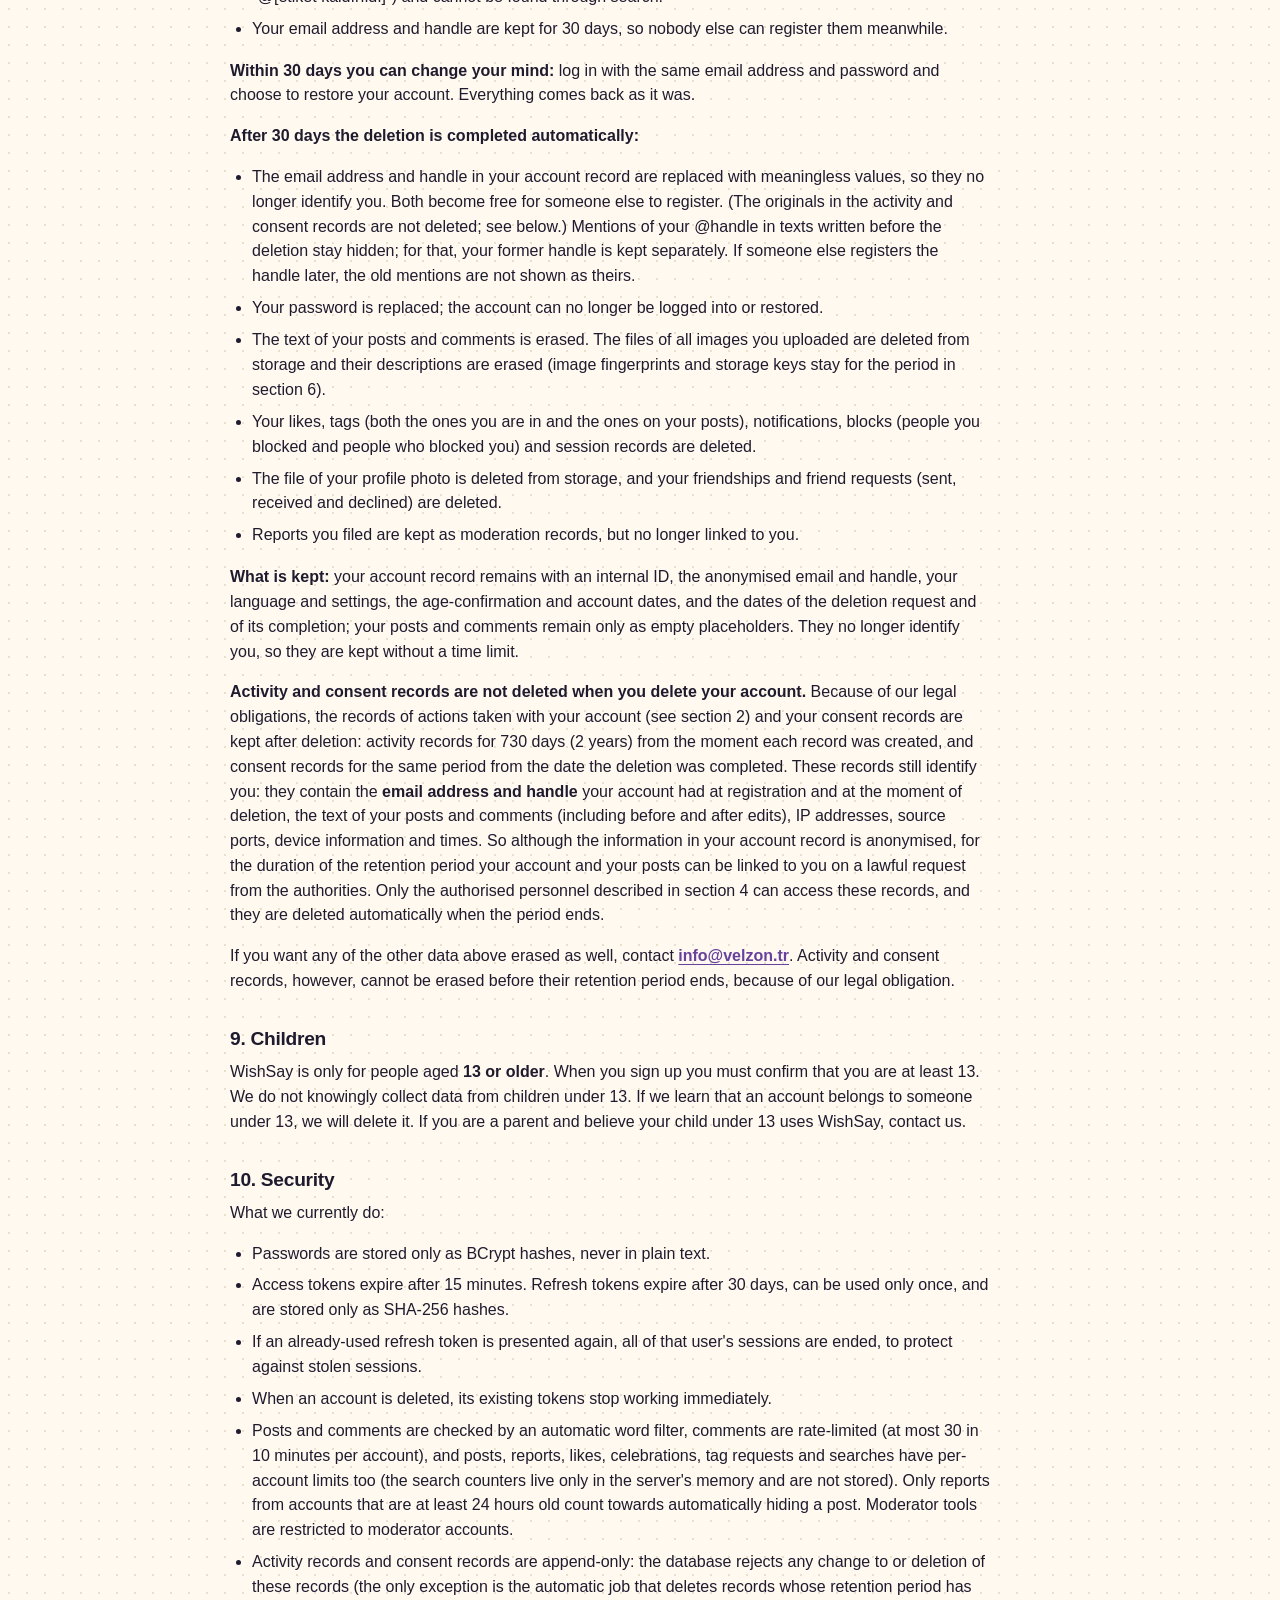
==== commit ae56f2ab: "Yasal sayfa: 2026-11-03" ====
--- a/en/index.html
+++ b/en/index.html
@@ -1060,7 +1060,7 @@
 <tr>
 <td>Your comments</td>
 <td>Visible comments on posts they can see; people you blocked or who blocked you cannot see your <strong>named</strong> comments (your anonymous comments are not affected by such a block, so the block does not reveal who you are). Deleted, removed and hidden comments show no text and no author; a deleted comment with replies stays as a &quot;[deleted]&quot; placeholder</td>
-<td>Yes, reported ones including hidden ones</td>
+<td>Yes, including reported and hidden ones; moderators may also review new comments in languages other than Turkish and English under &quot;Everyone&quot; posts. They see comments under &quot;Friends&quot; and &quot;Only me&quot; posts only if they are reported</td>
 </tr>
 <tr>
 <td>Your posts</td>
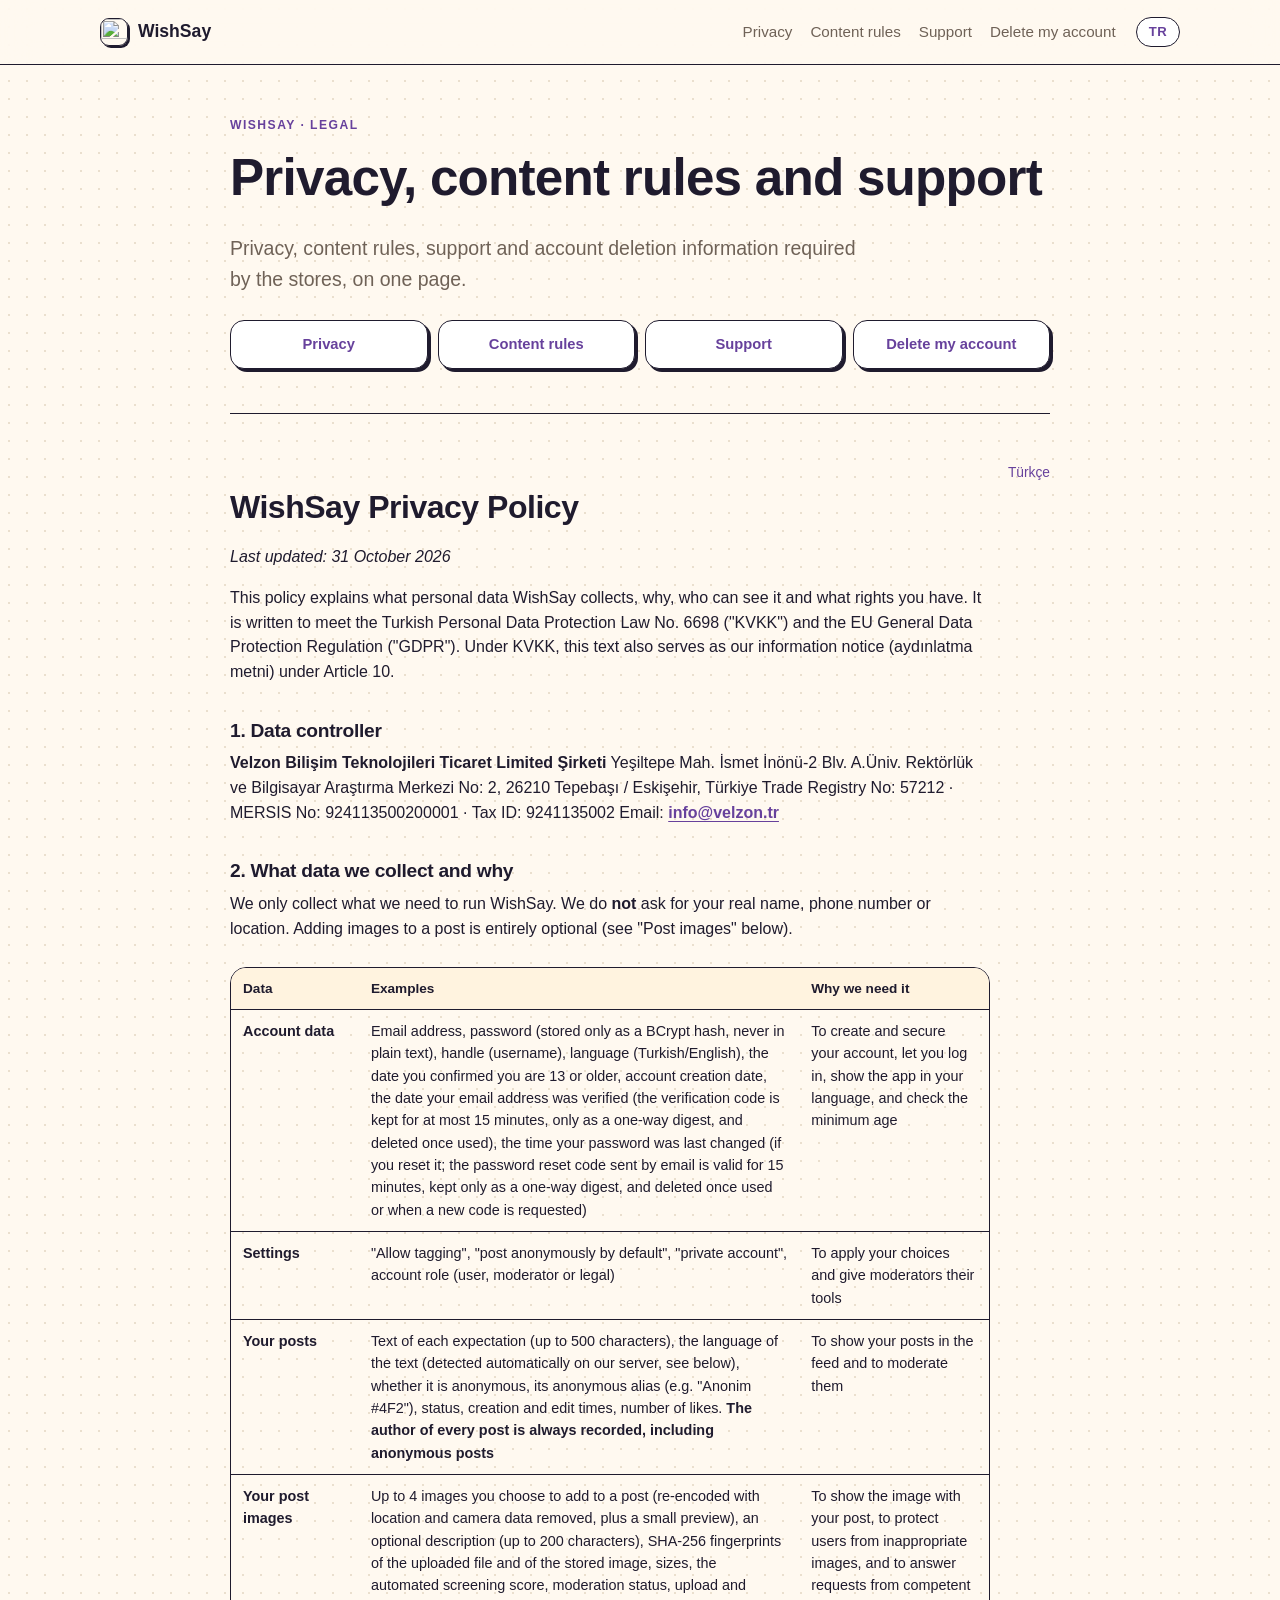
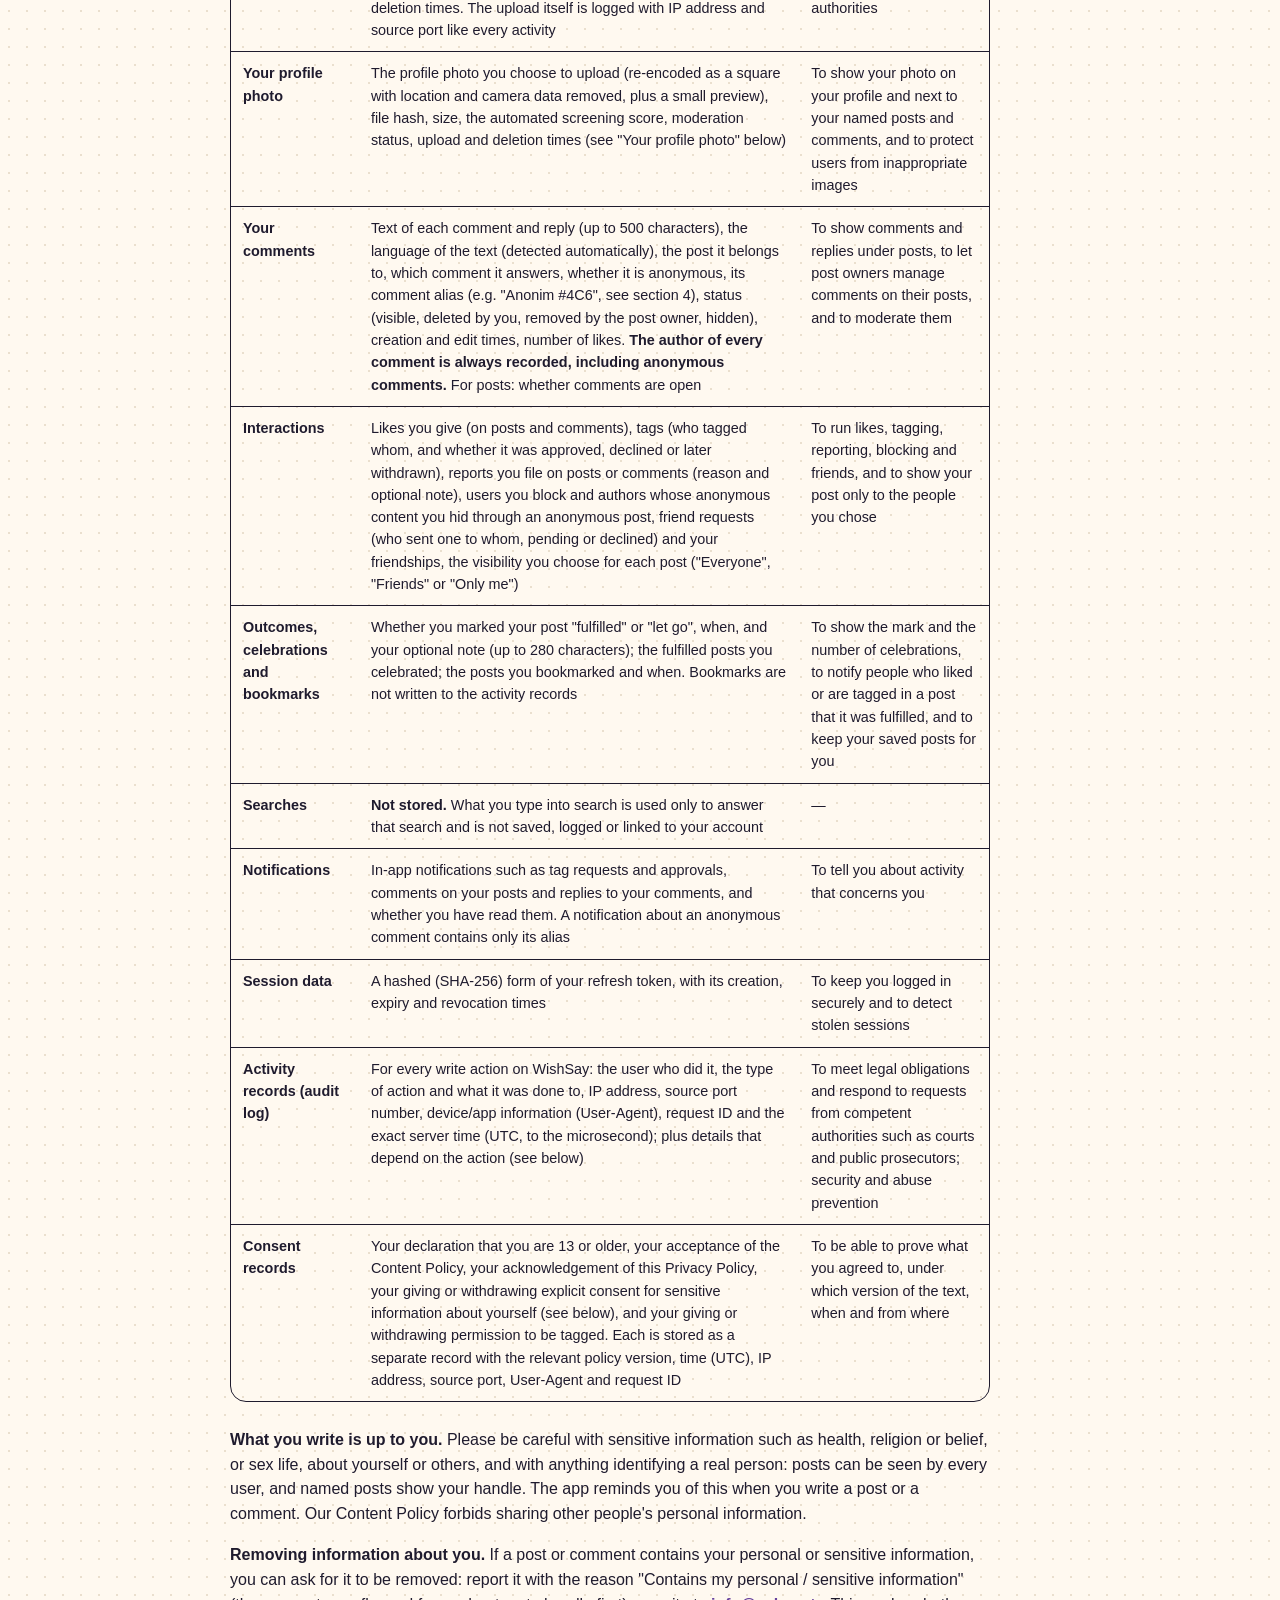
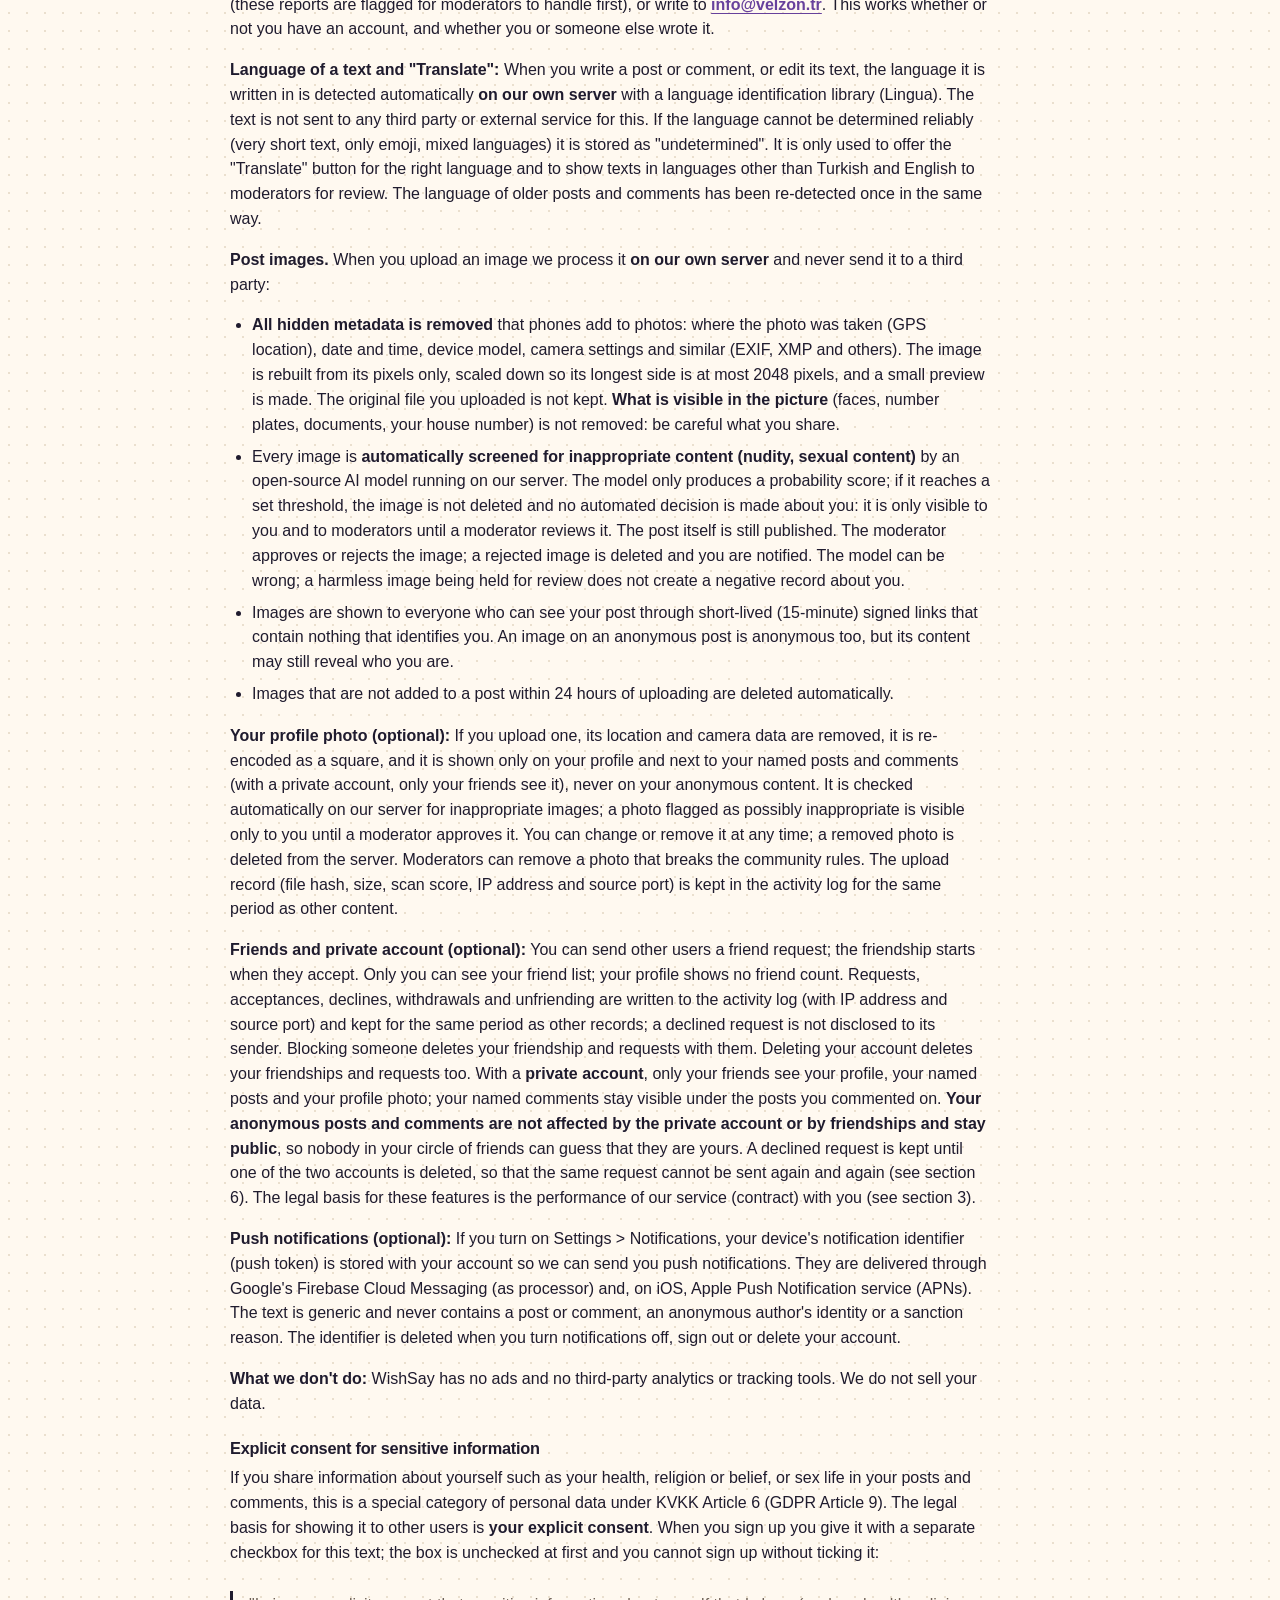
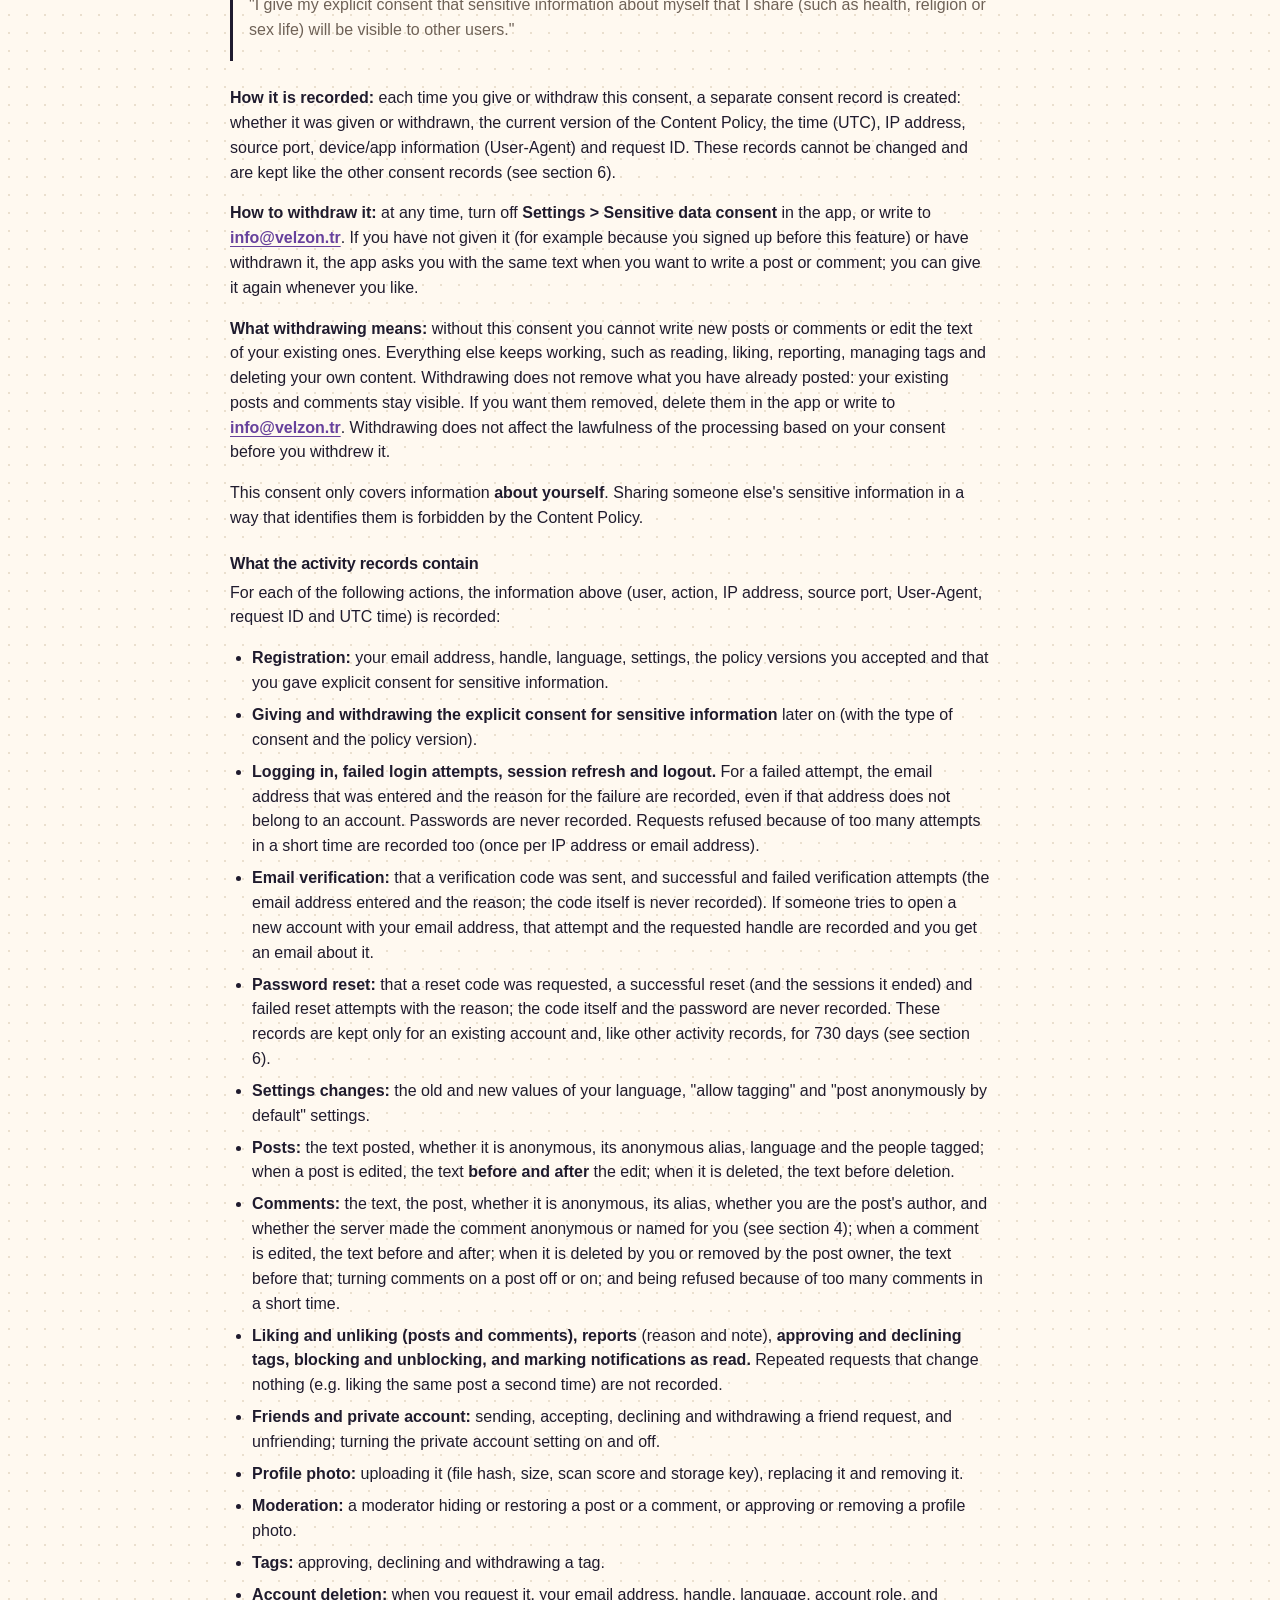
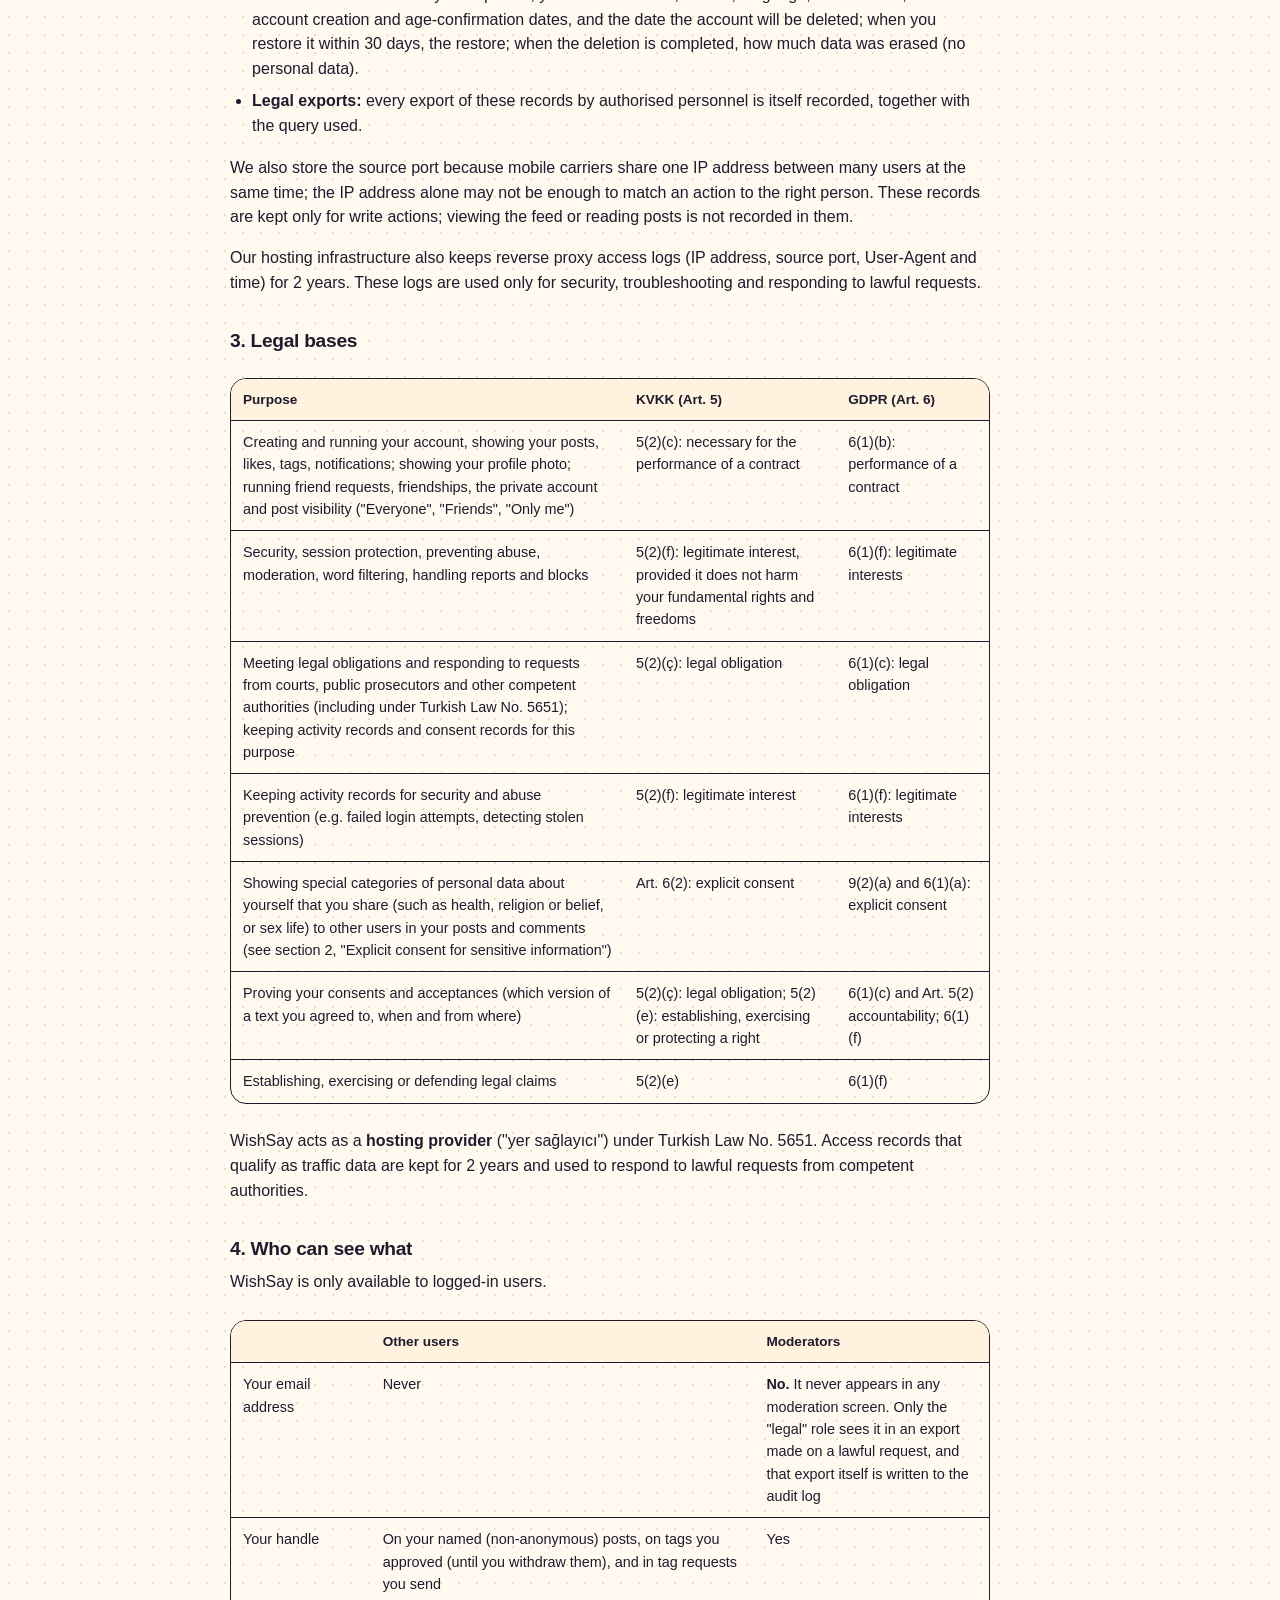
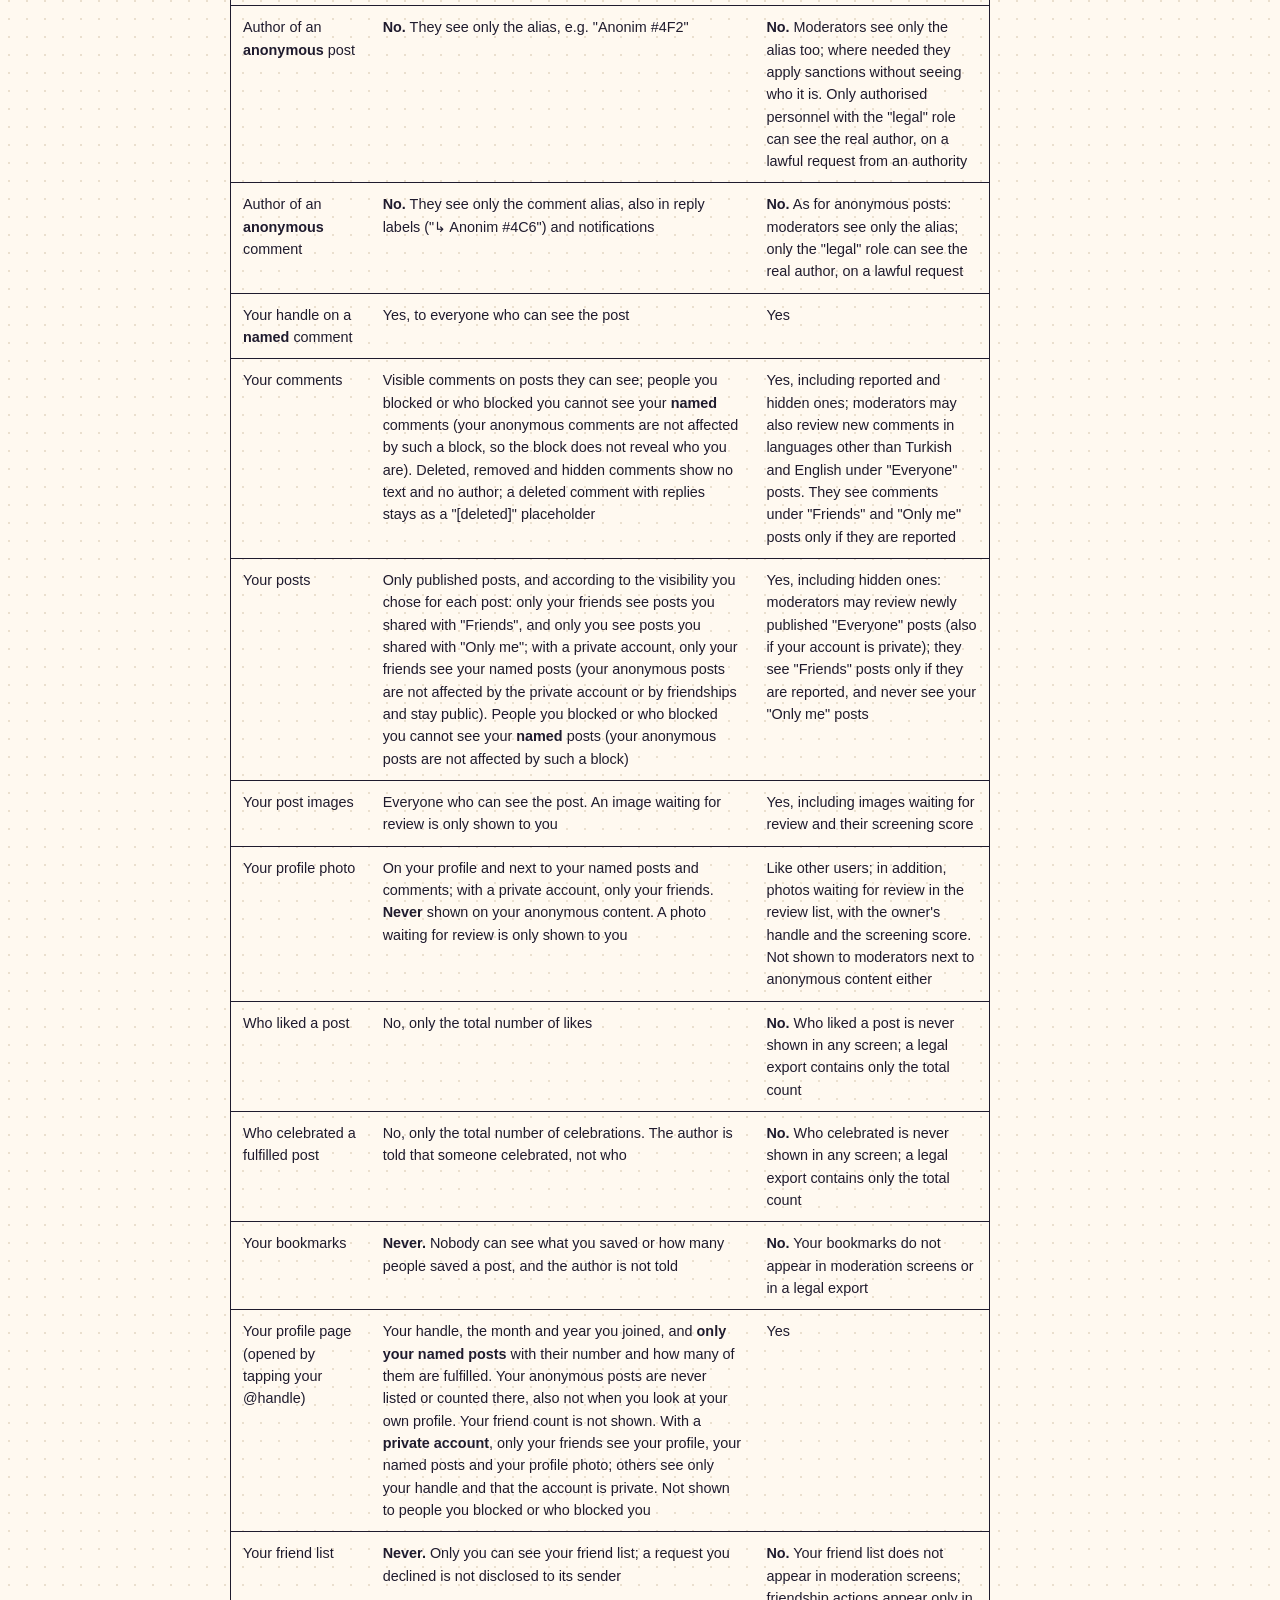
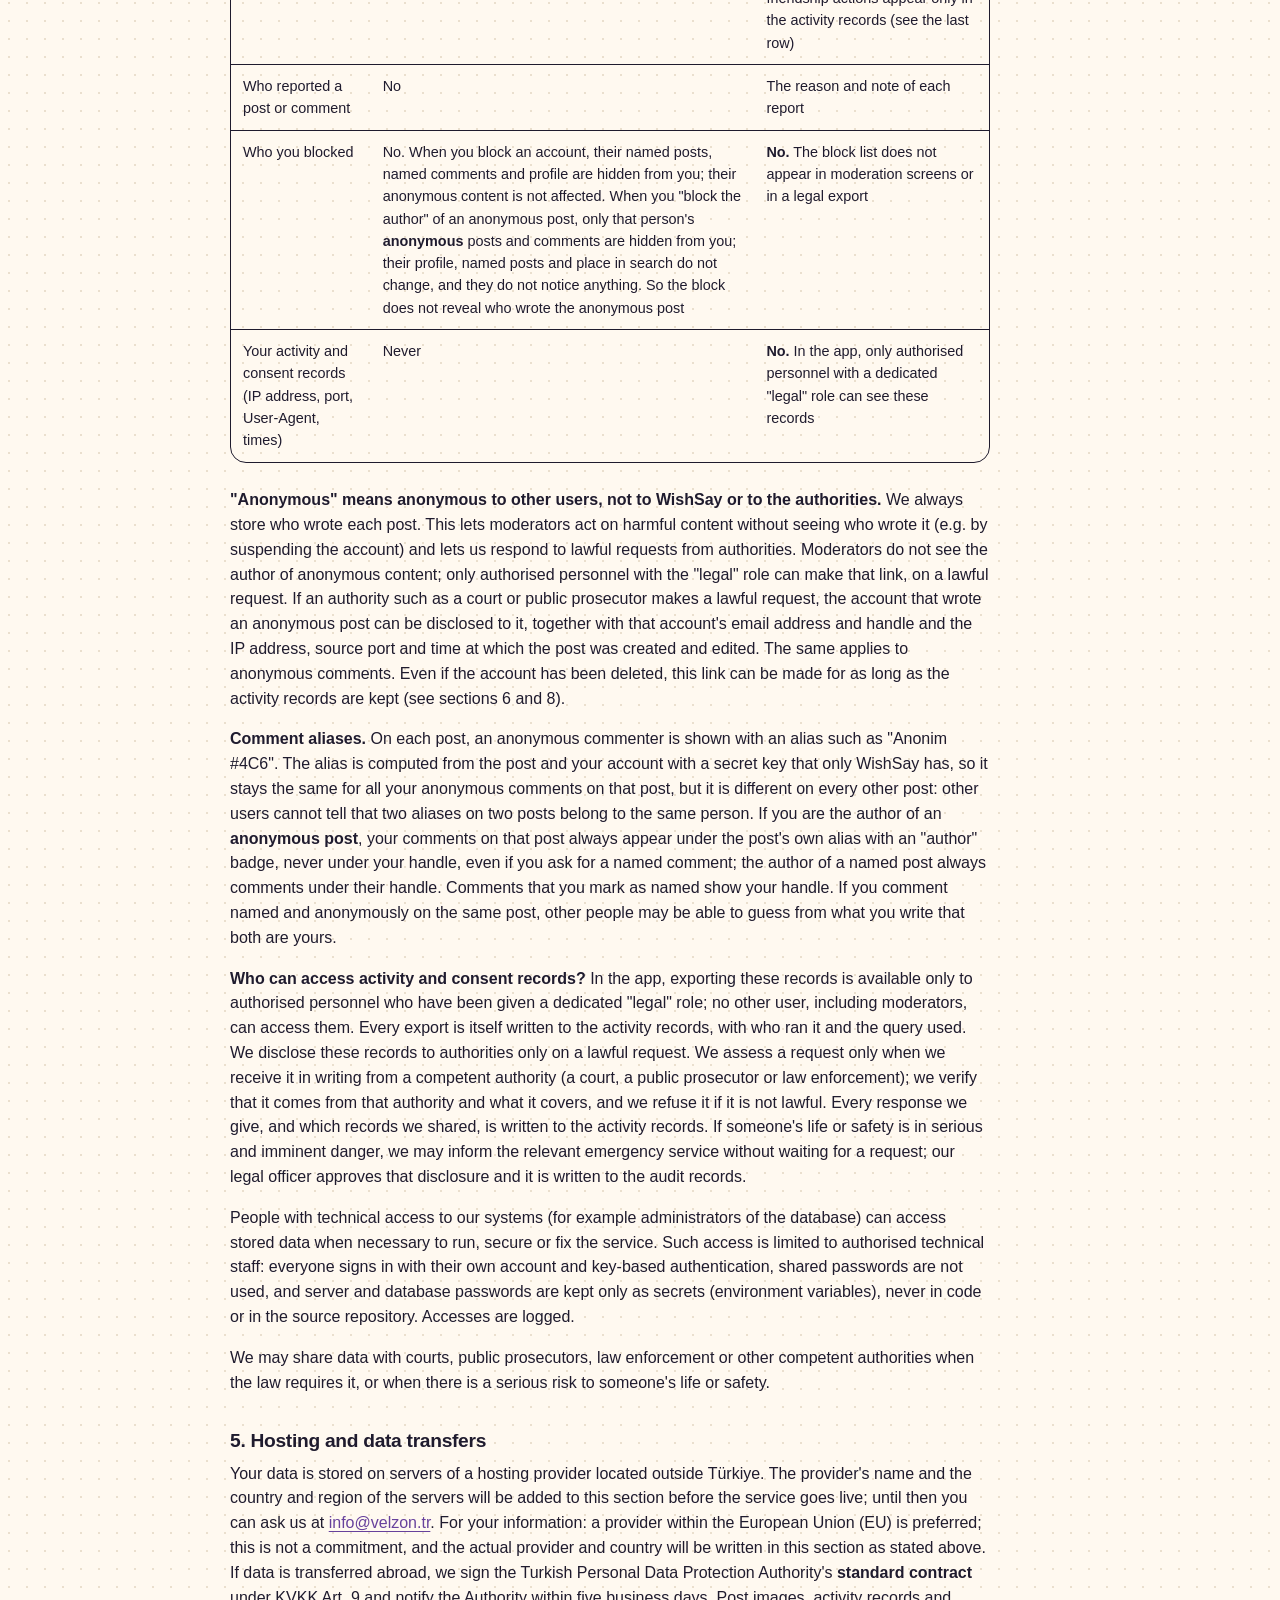
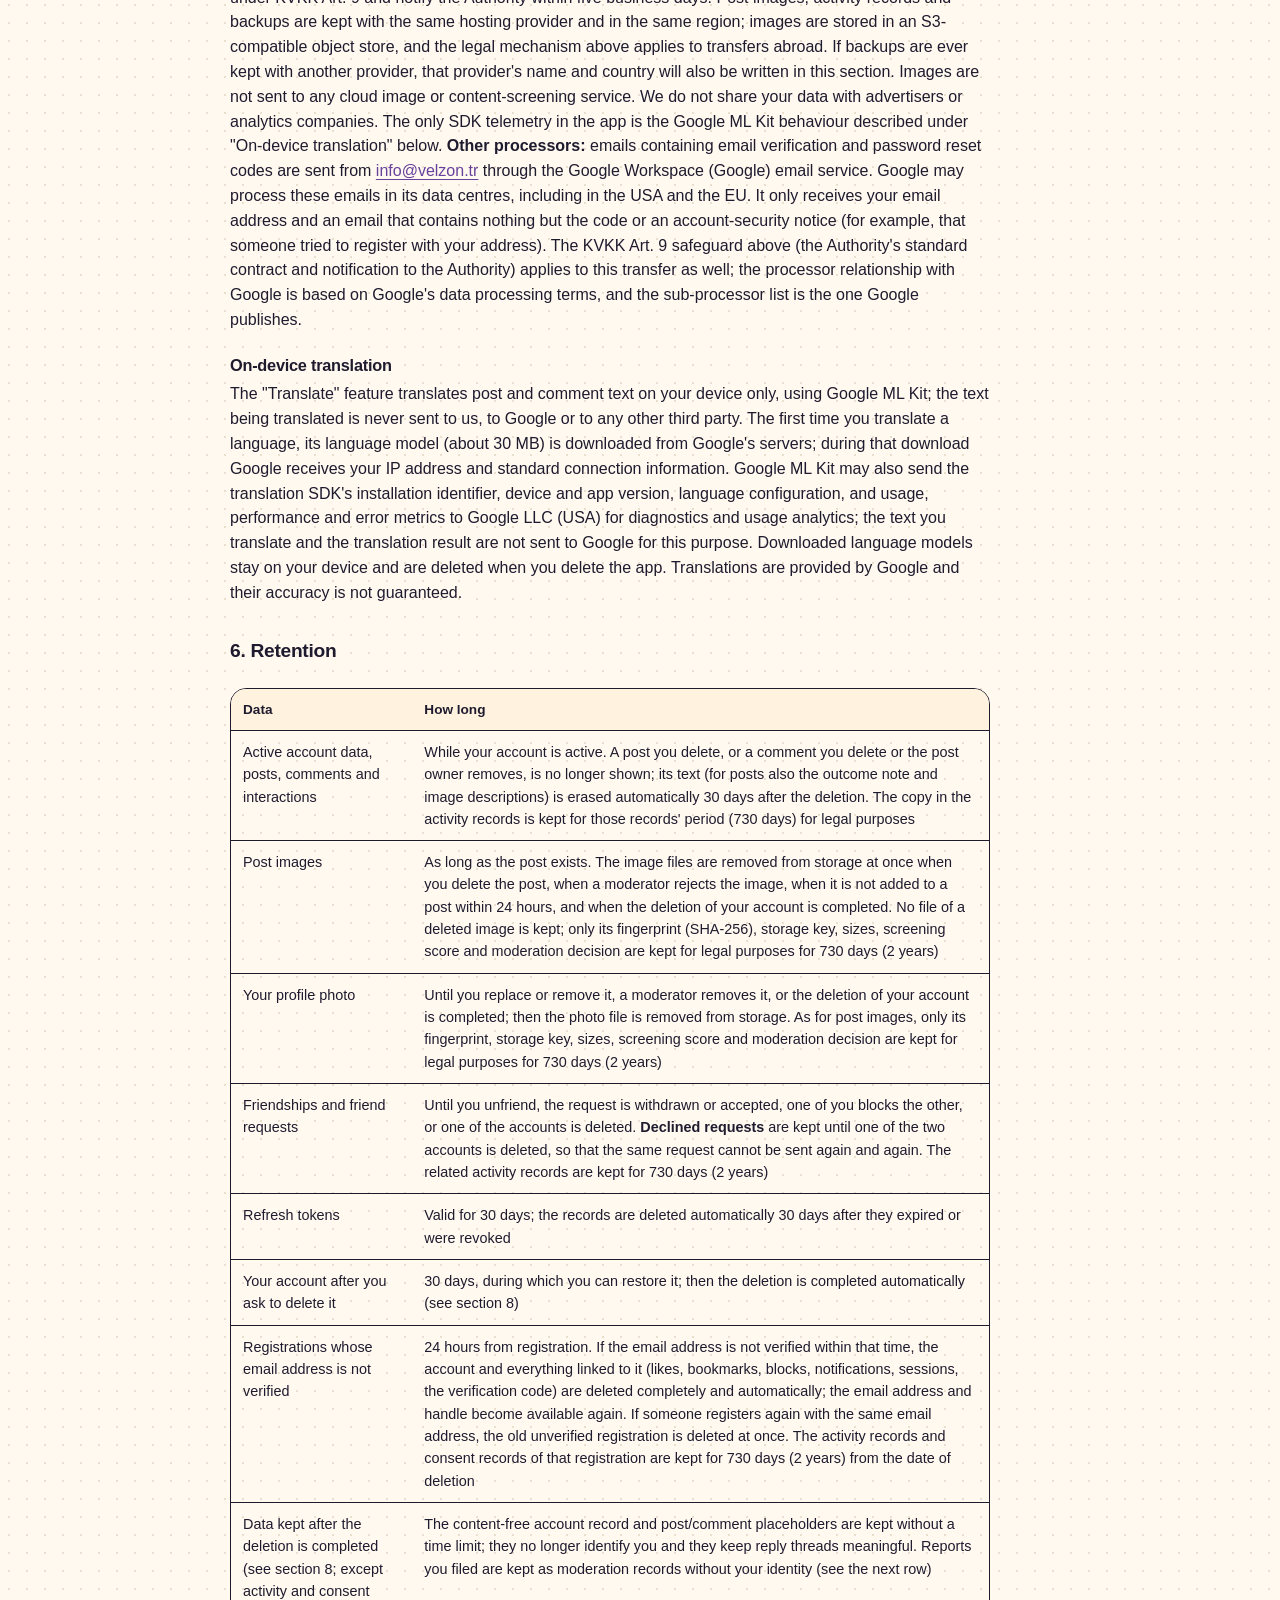
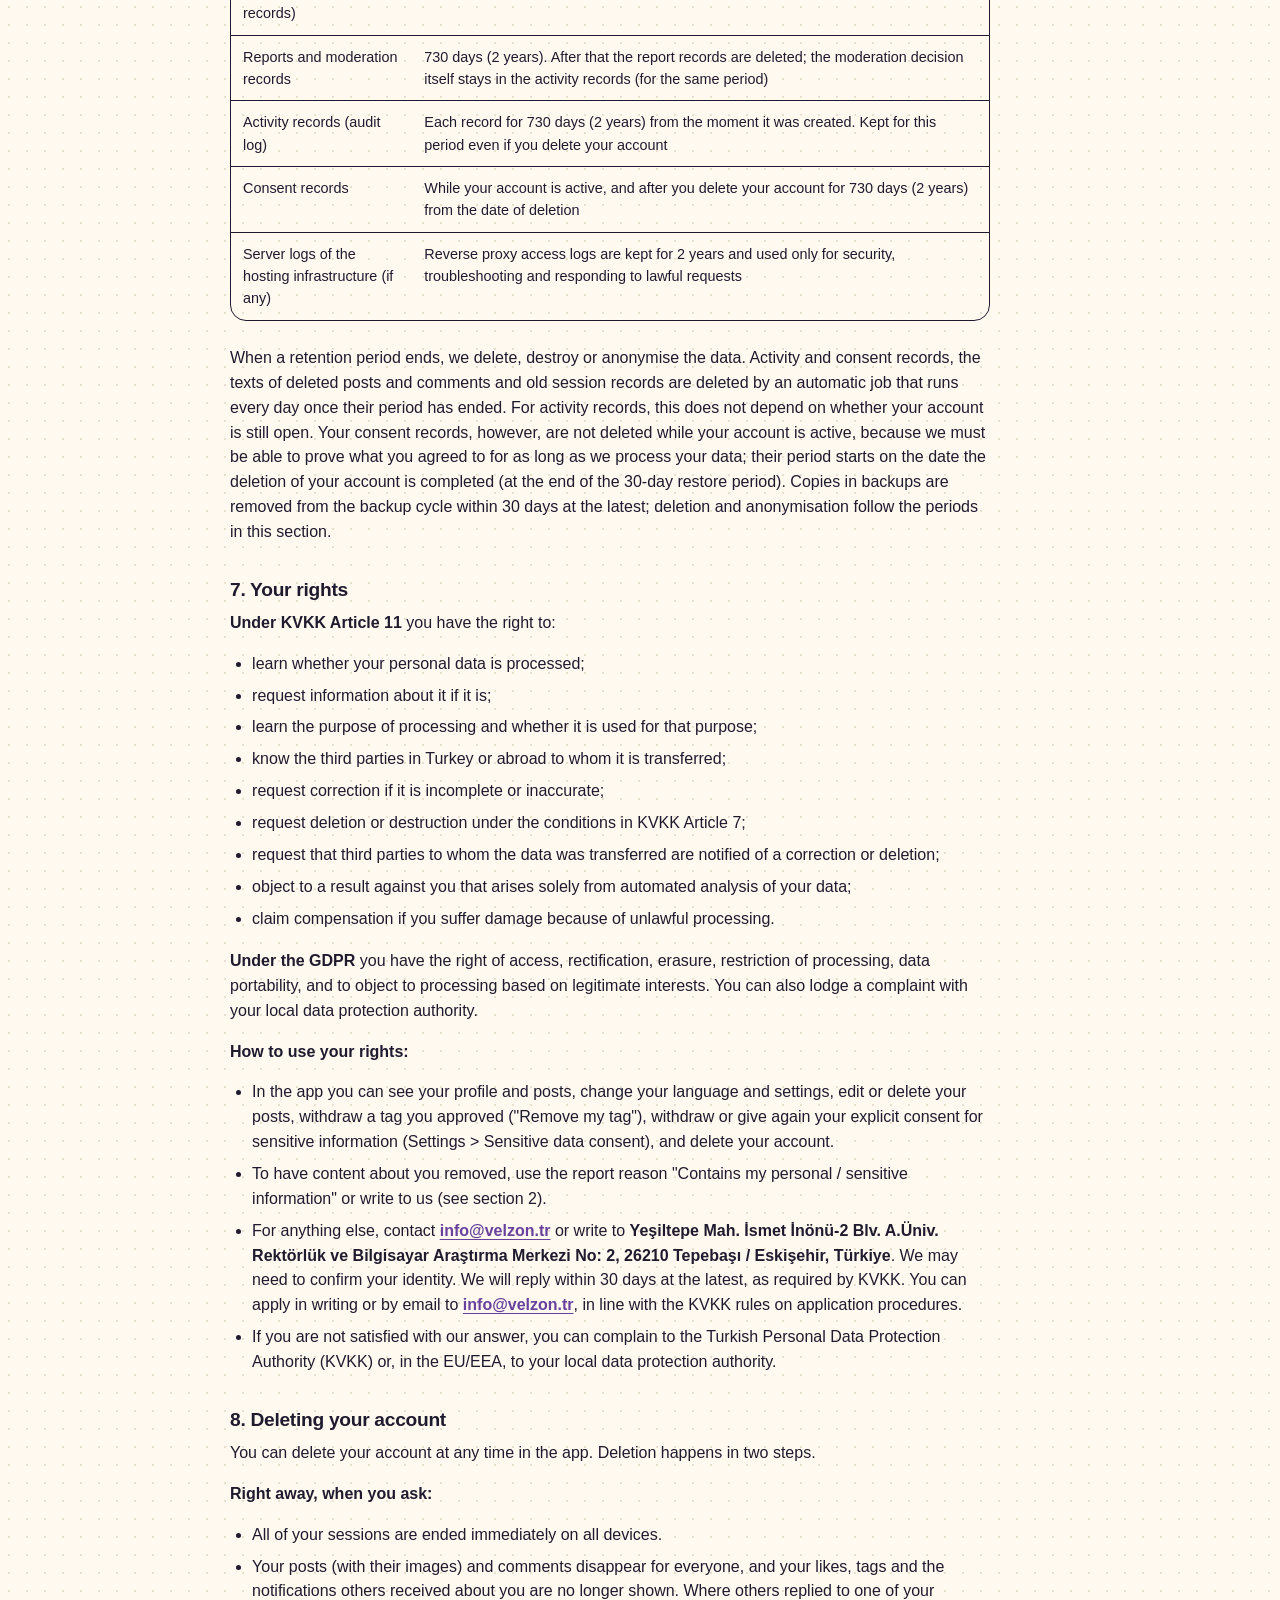
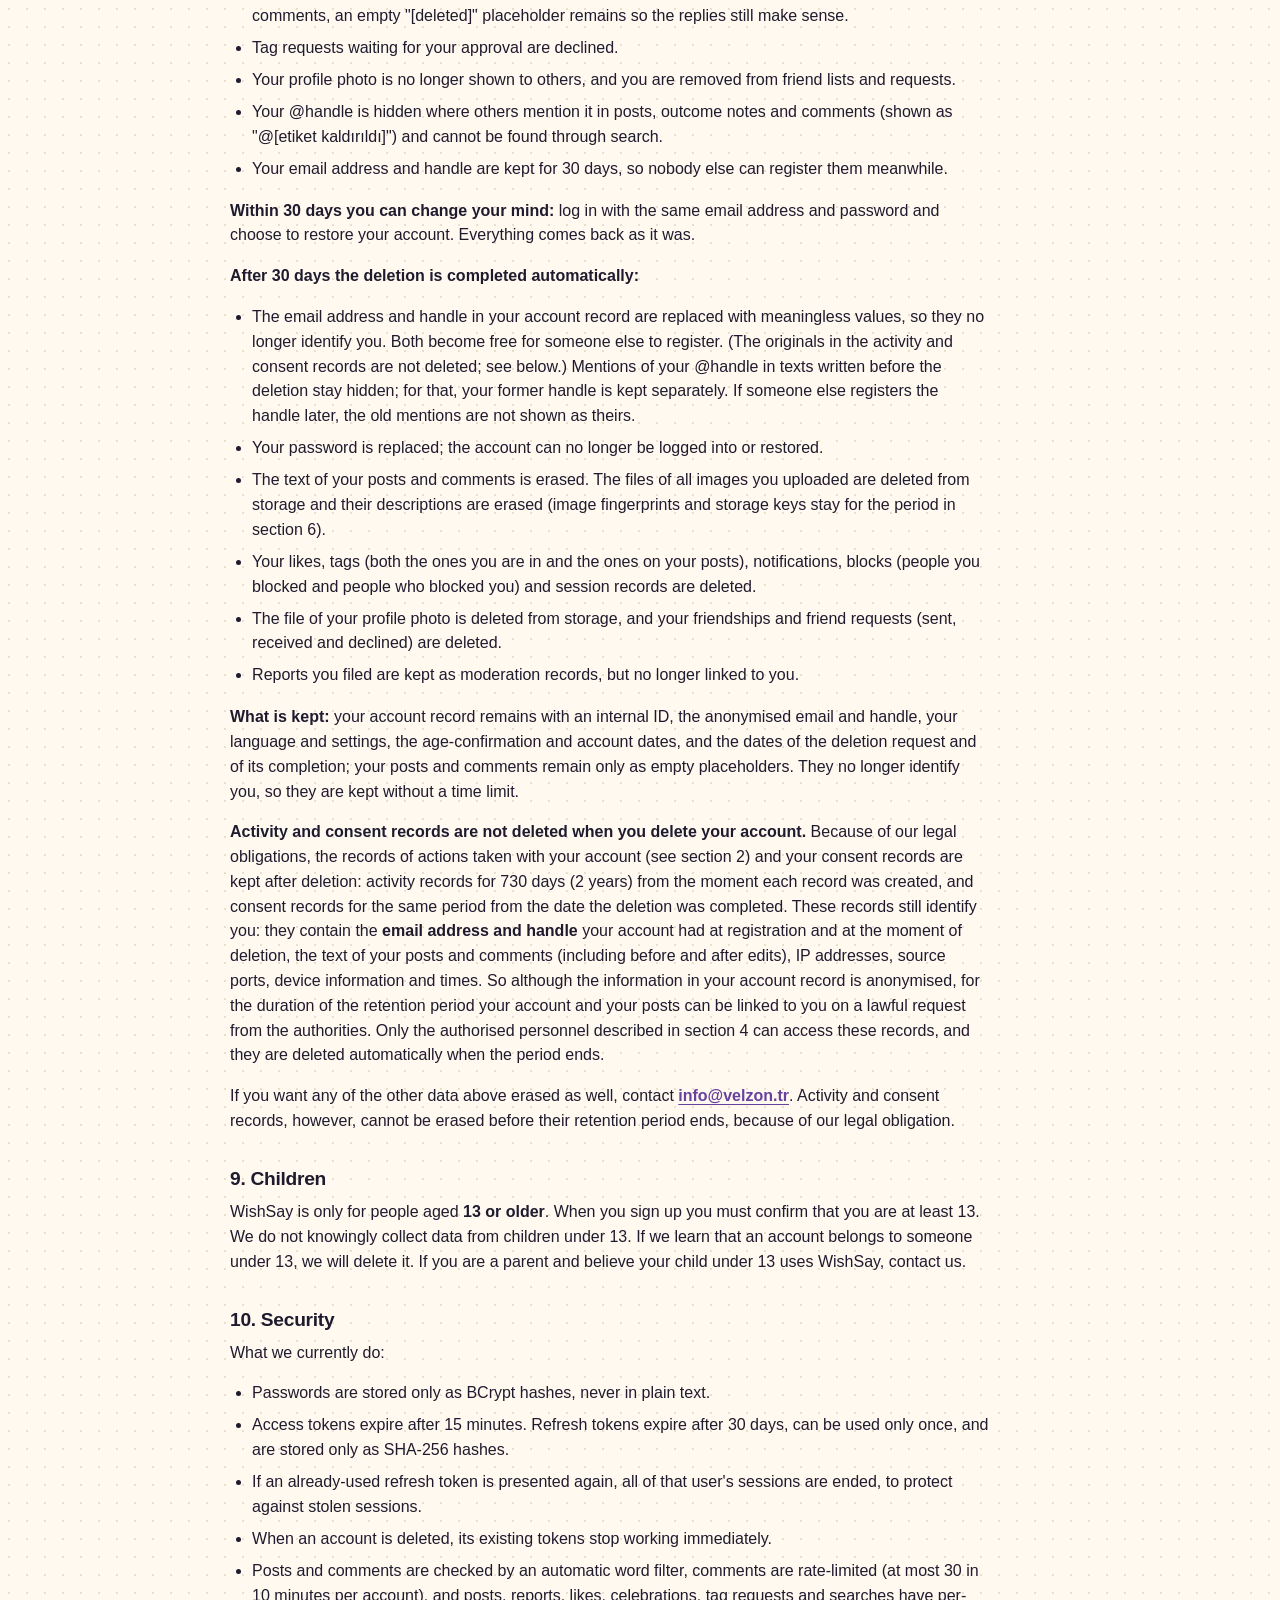
==== commit ae58f55b: "Yasal sayfa: 2026-11-04" ====
--- a/en/index.html
+++ b/en/index.html
@@ -904,8 +904,12 @@
 yours. A declined request is kept until one of the two accounts is deleted, so that the same request cannot be
 sent again and again (see section 6). The legal basis for these features is the performance of our service
 (contract) with you (see section 3).</p>
-<p><strong>What we don&#39;t do:</strong> WishSay has no ads, no third-party analytics or tracking tools, and does not send push
-notifications. We do not sell your data.</p>
+<p><strong>Push notifications (optional):</strong> If you turn on Settings &gt; Notifications, your device&#39;s notification identifier
+(push token) is stored with your account so we can send you push notifications. They are delivered through Google&#39;s
+Firebase Cloud Messaging (as processor) and, on iOS, Apple Push Notification service (APNs). The text is generic and
+never contains a post or comment, an anonymous author&#39;s identity or a sanction reason. The identifier is deleted when
+you turn notifications off, sign out or delete your account.</p>
+<p><strong>What we don&#39;t do:</strong> WishSay has no ads and no third-party analytics or tracking tools. We do not sell your data.</p>
 <h4>Explicit consent for sensitive information</h4>
 <p>If you share information about yourself such as your health, religion or belief, or sex life in your posts and
 comments, this is a special category of personal data under KVKK Article 6 (GDPR Article 9). The legal basis for
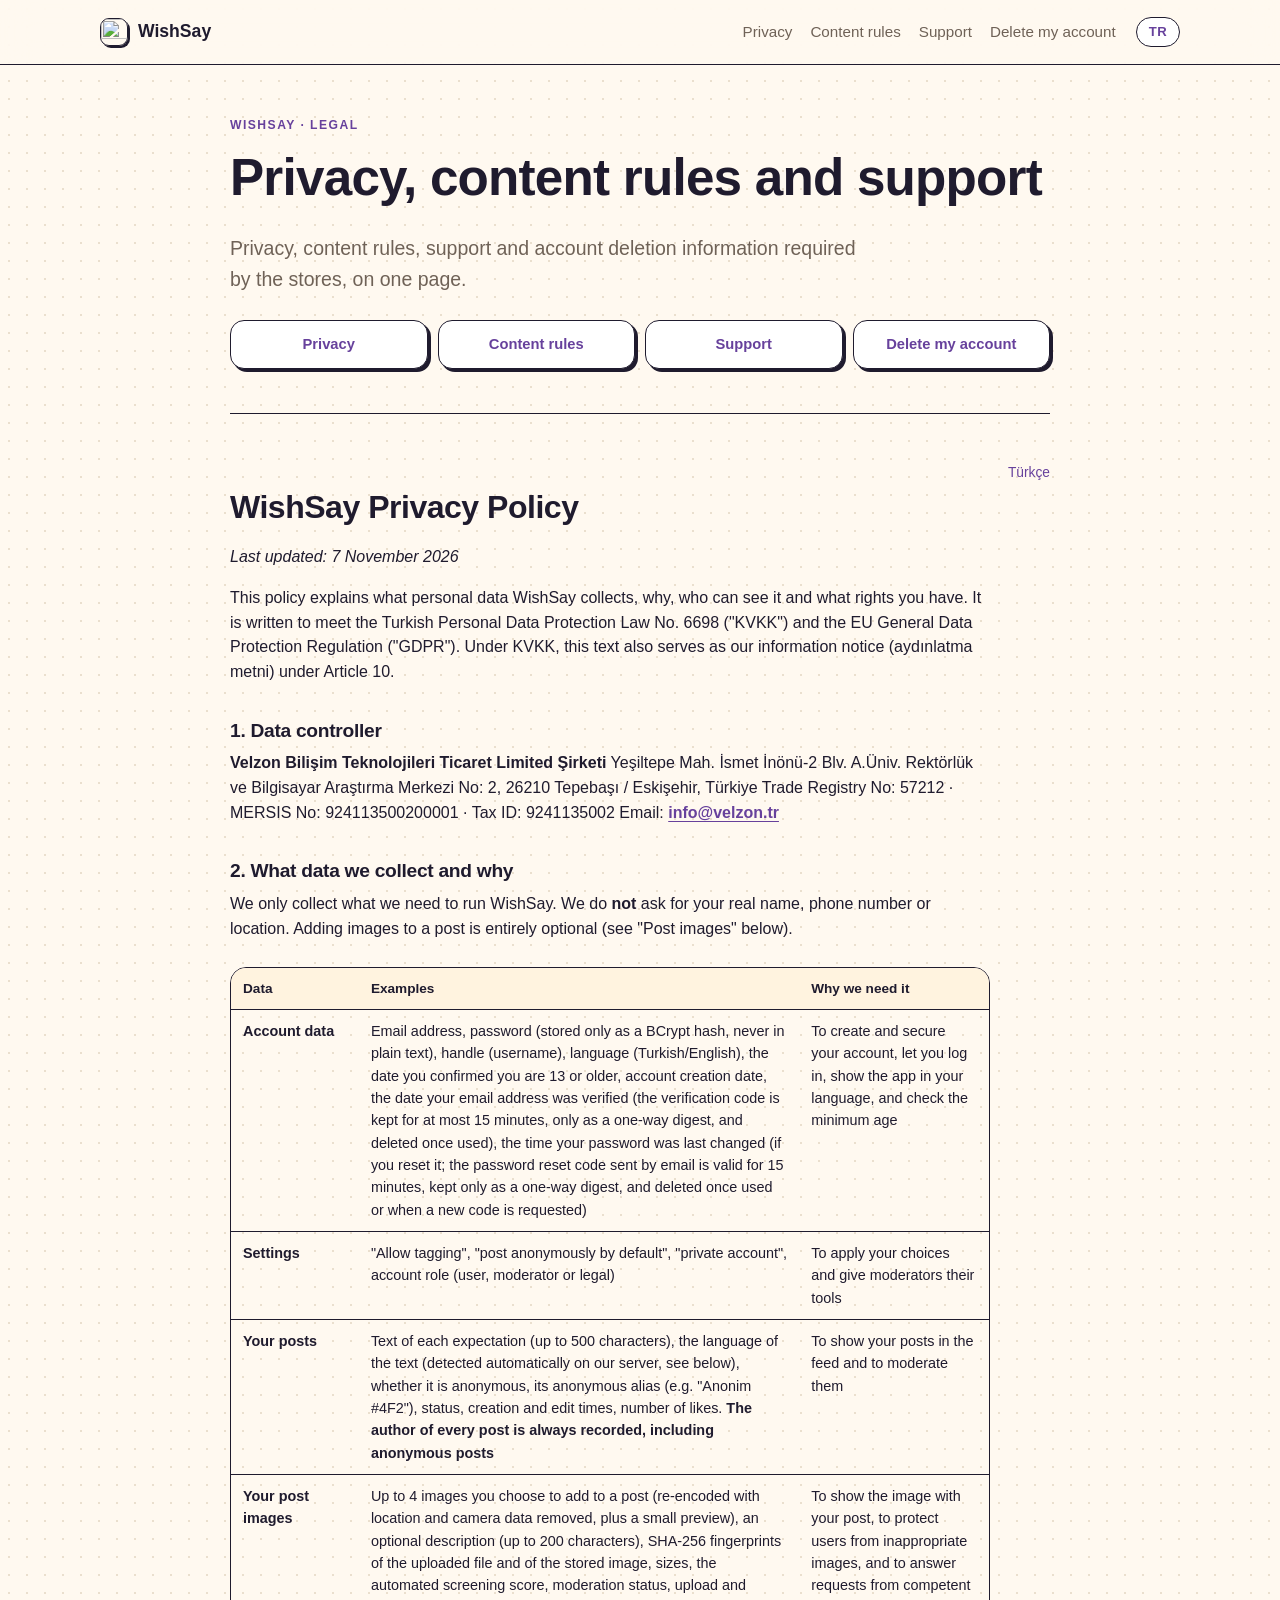
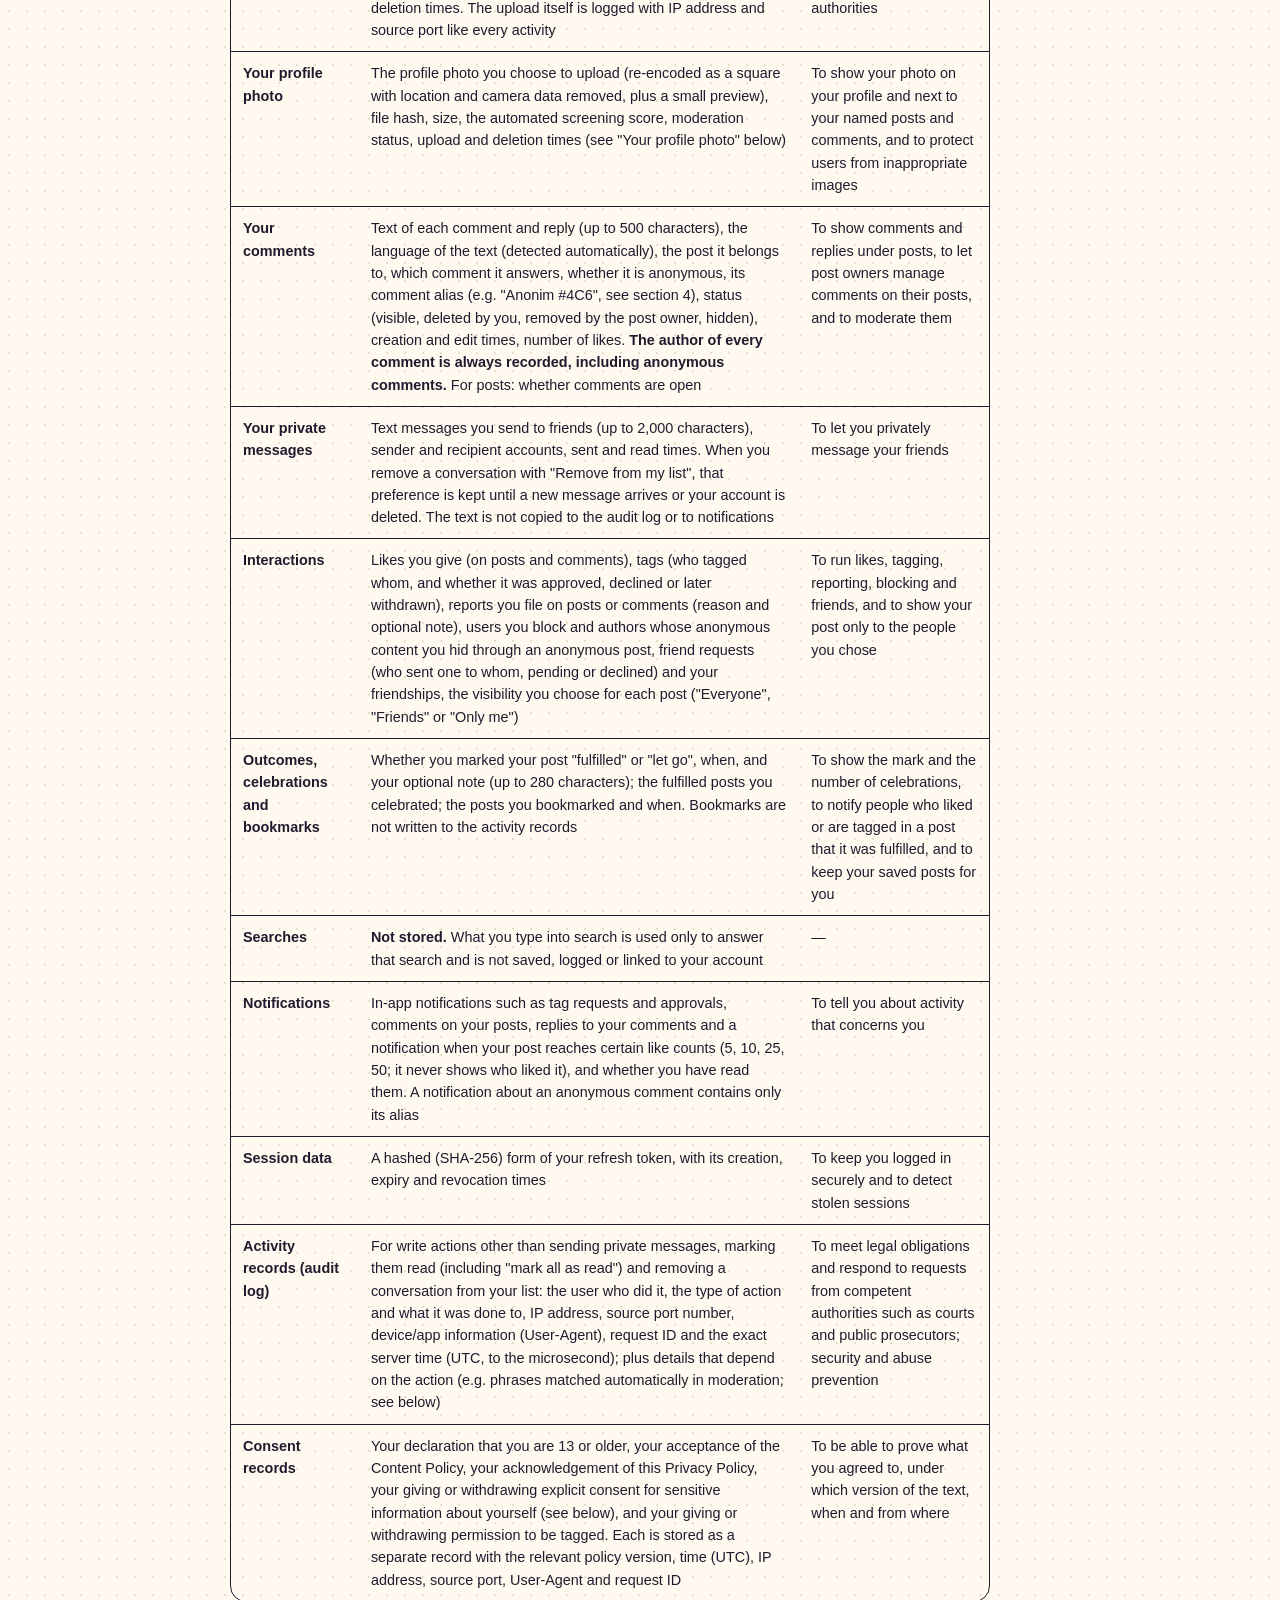
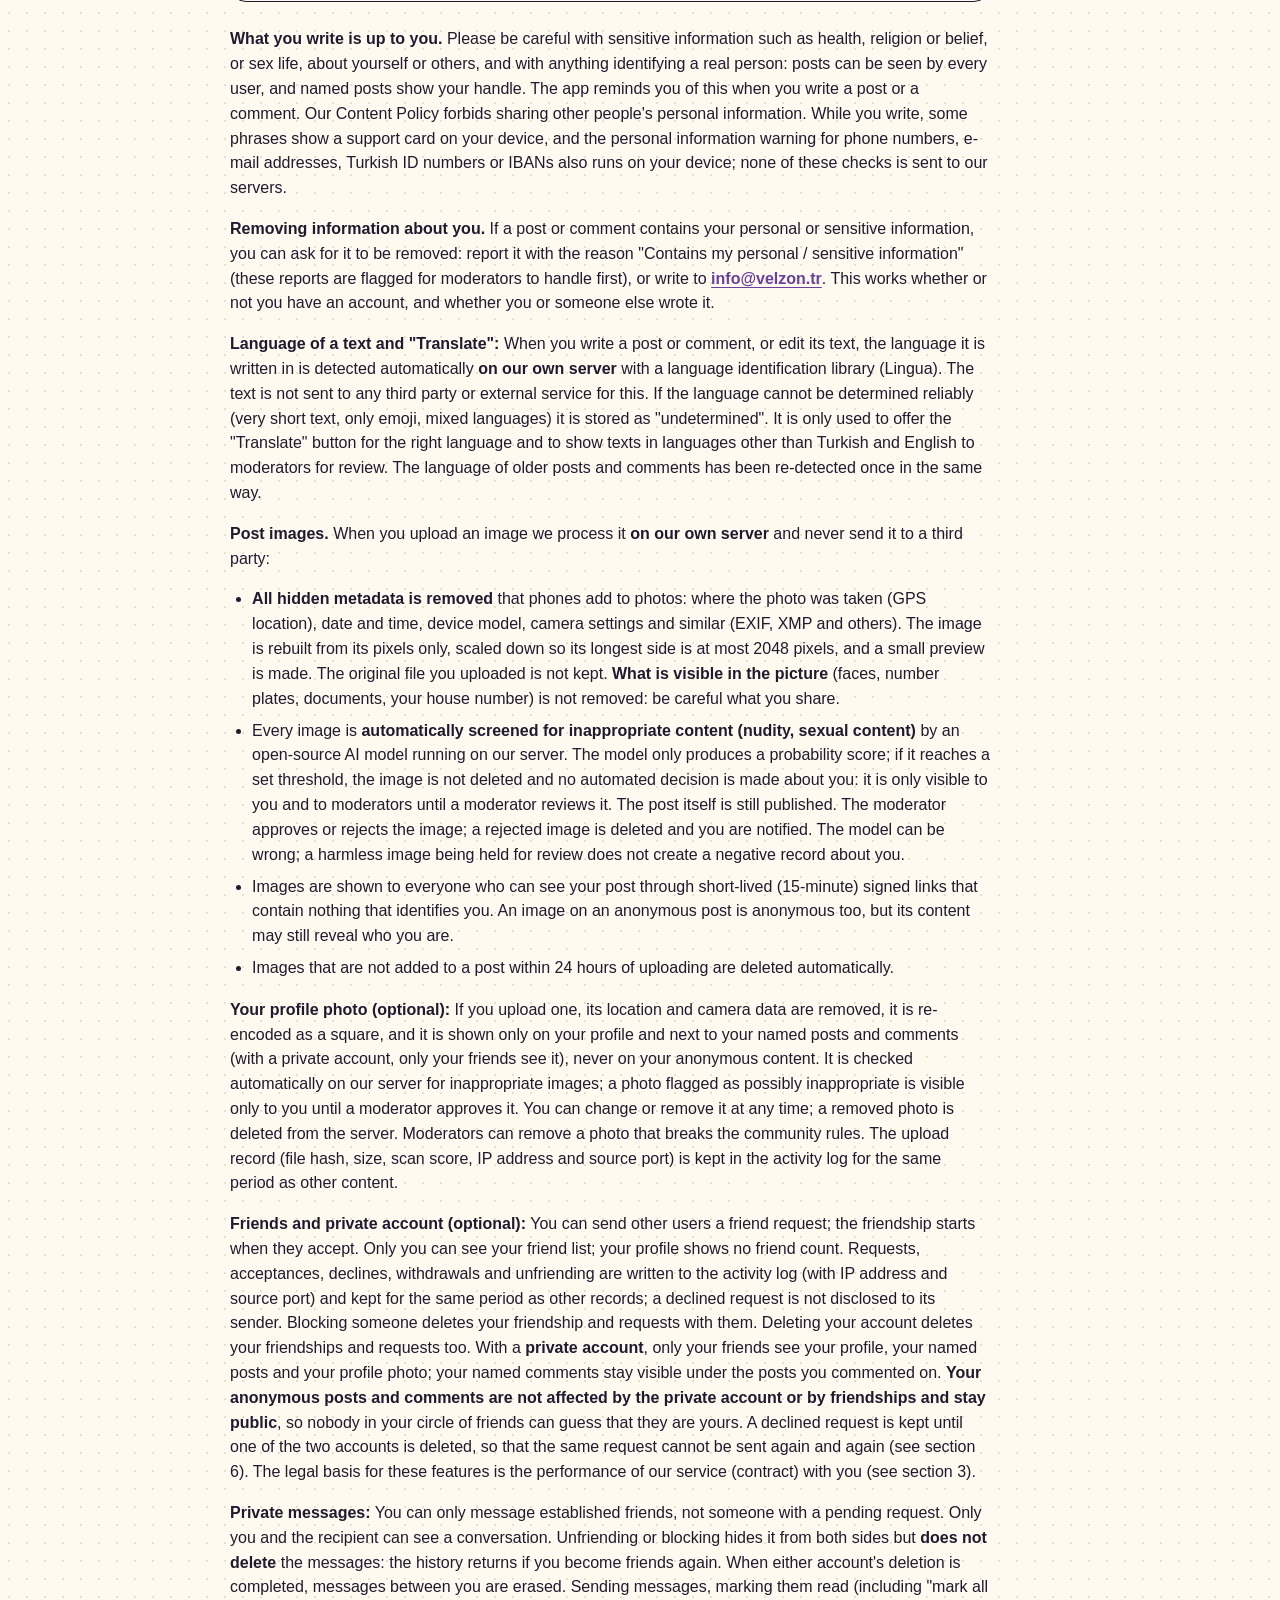
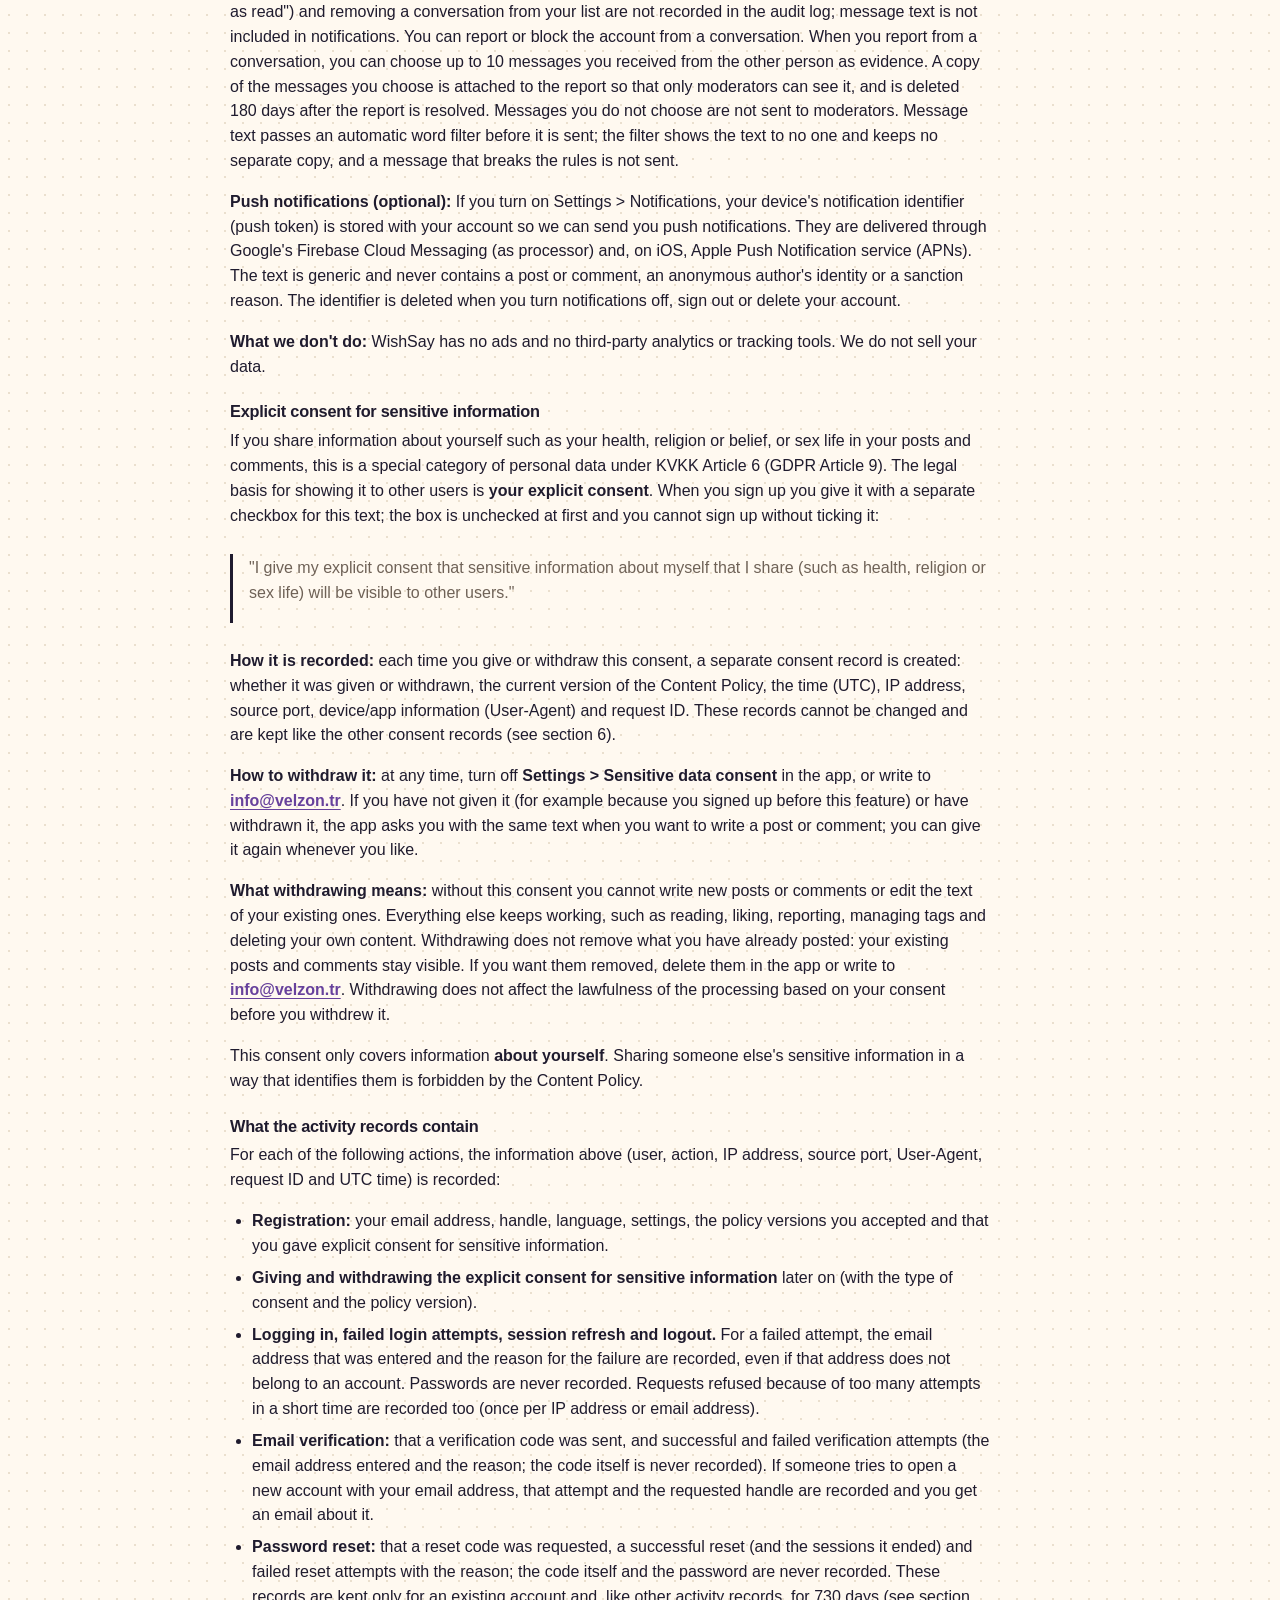
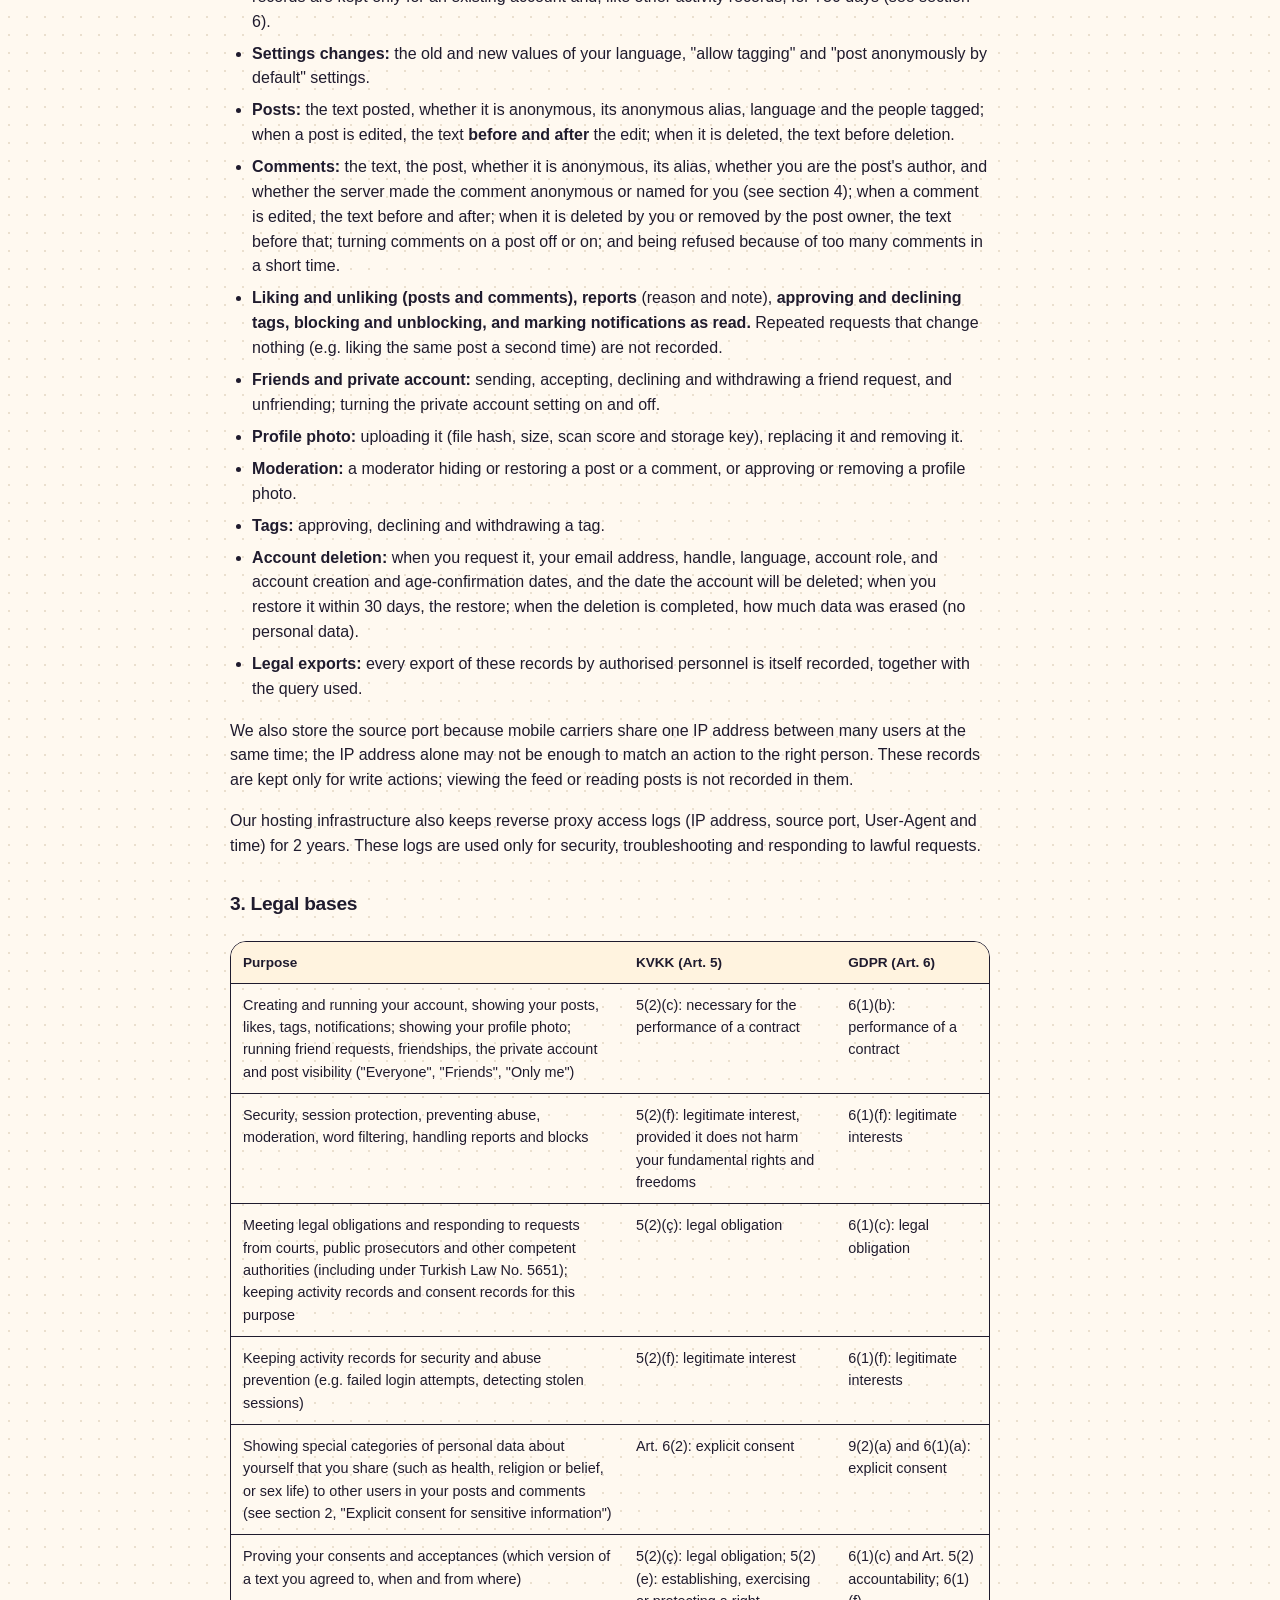
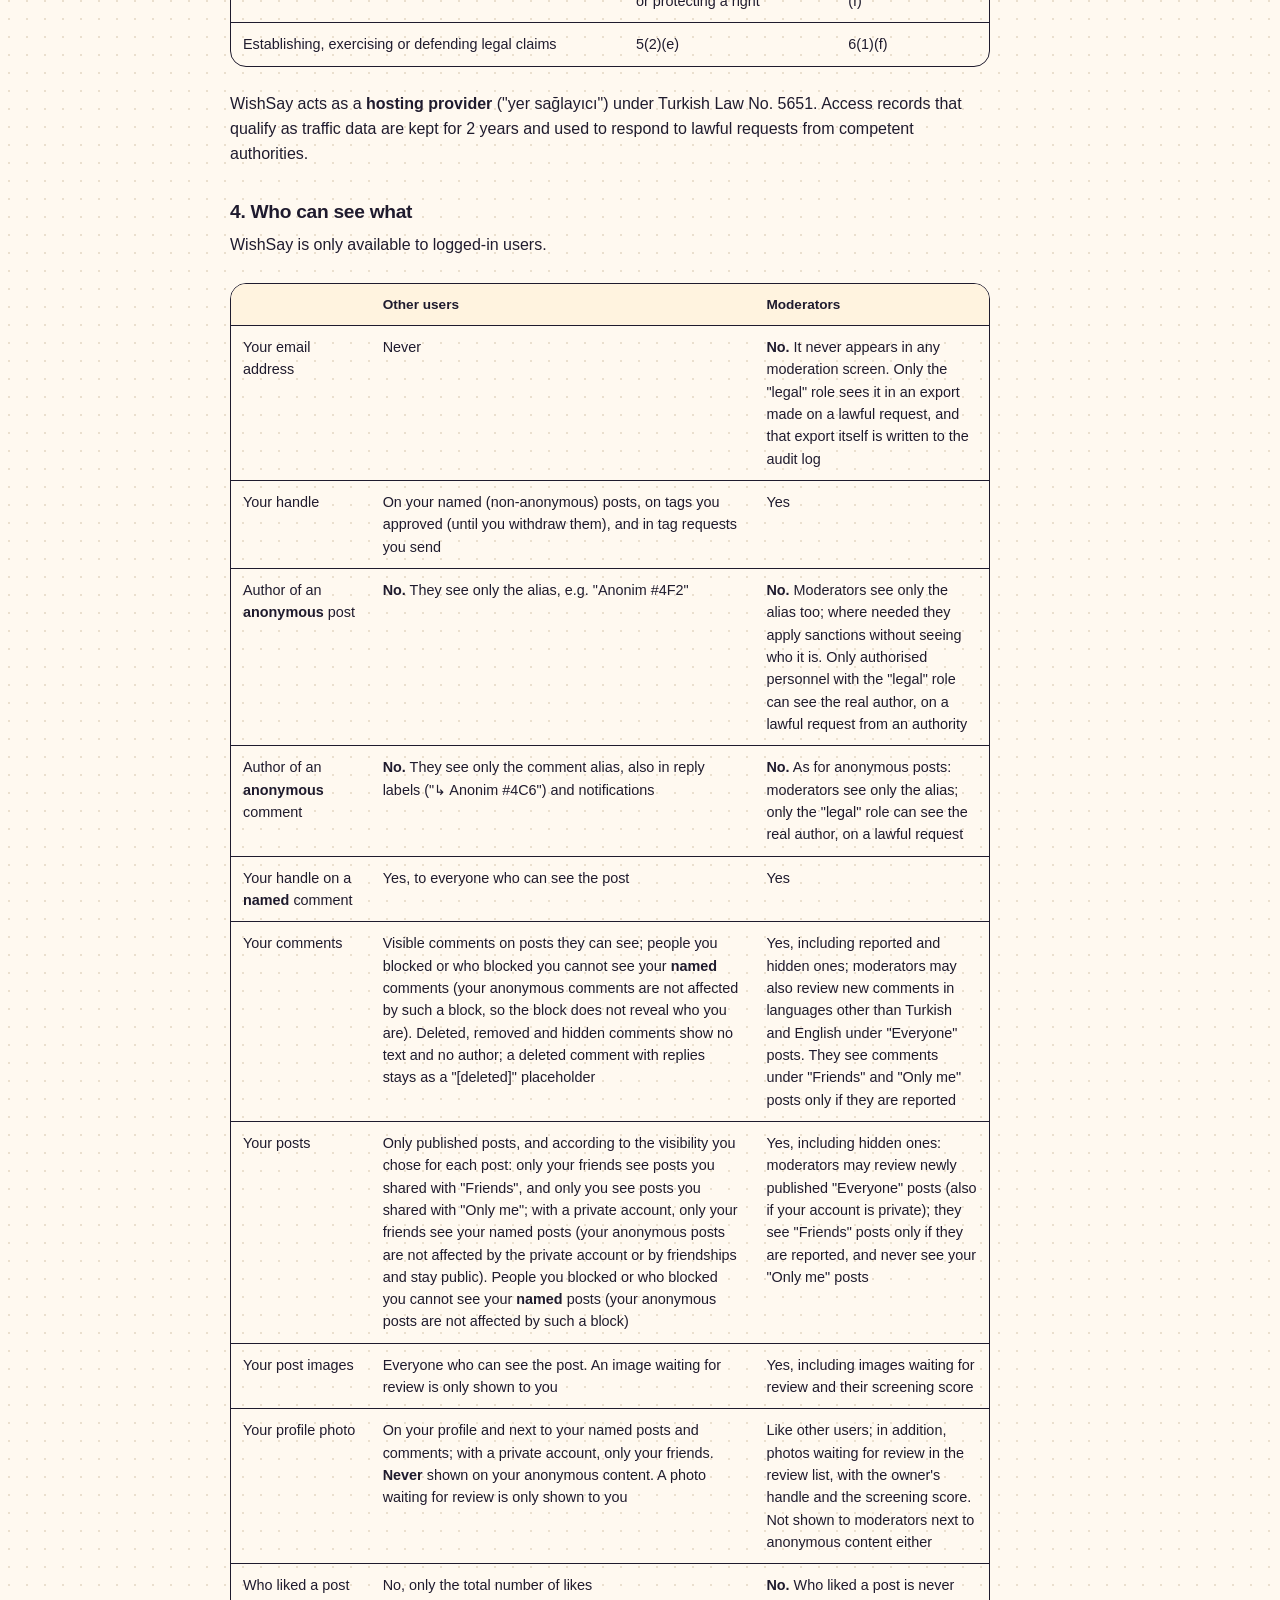
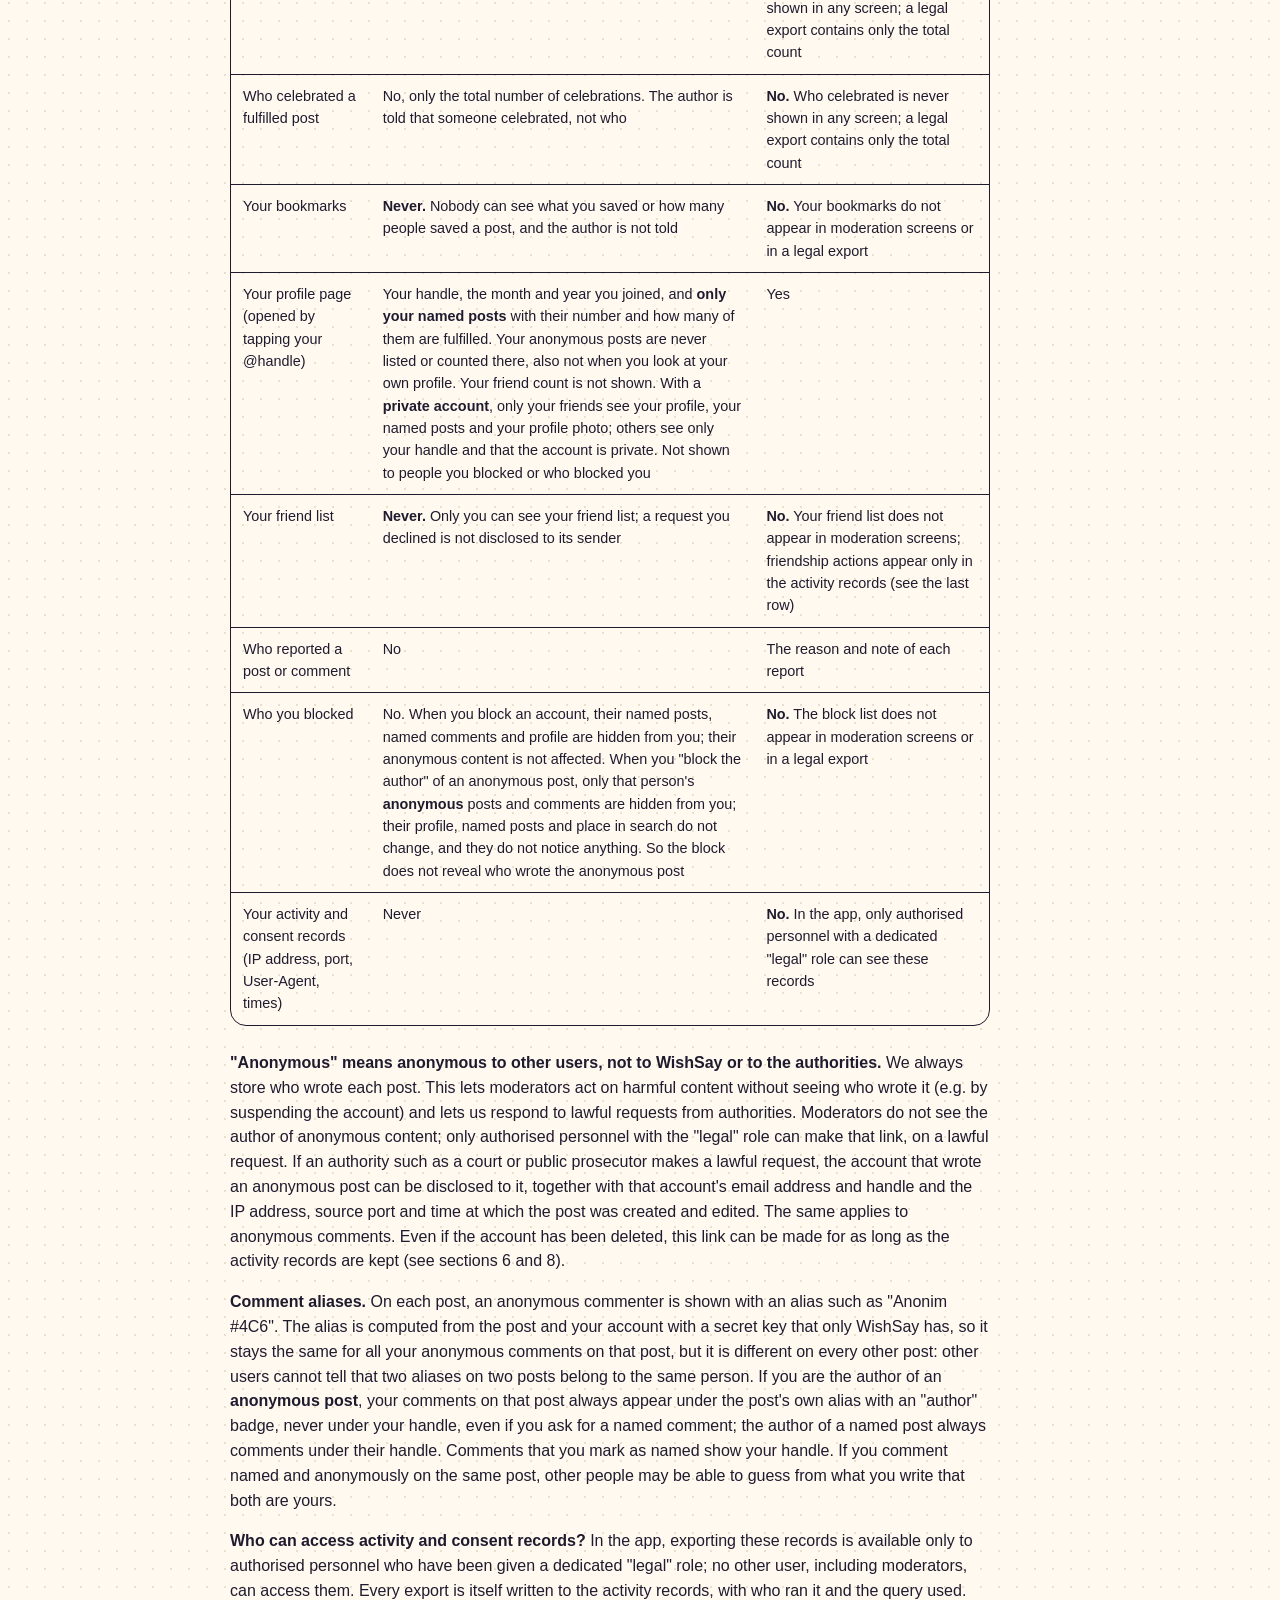
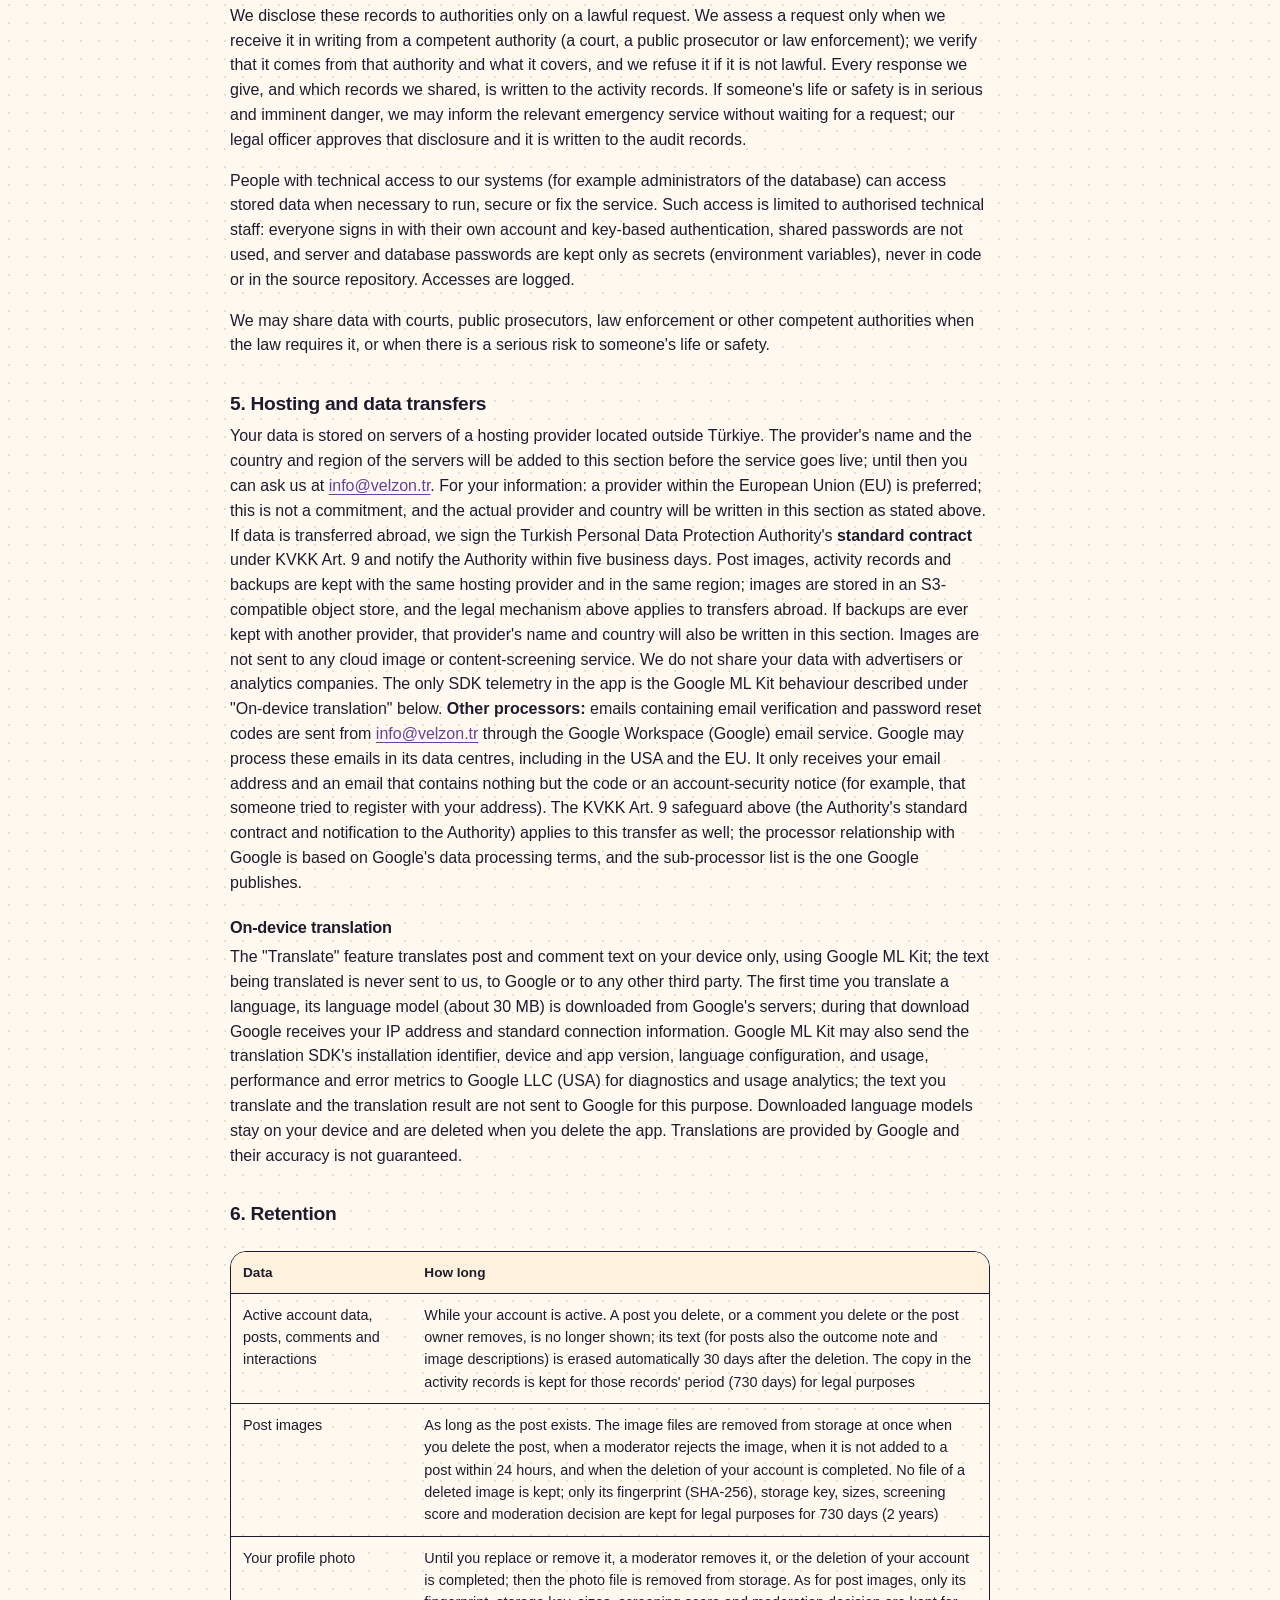
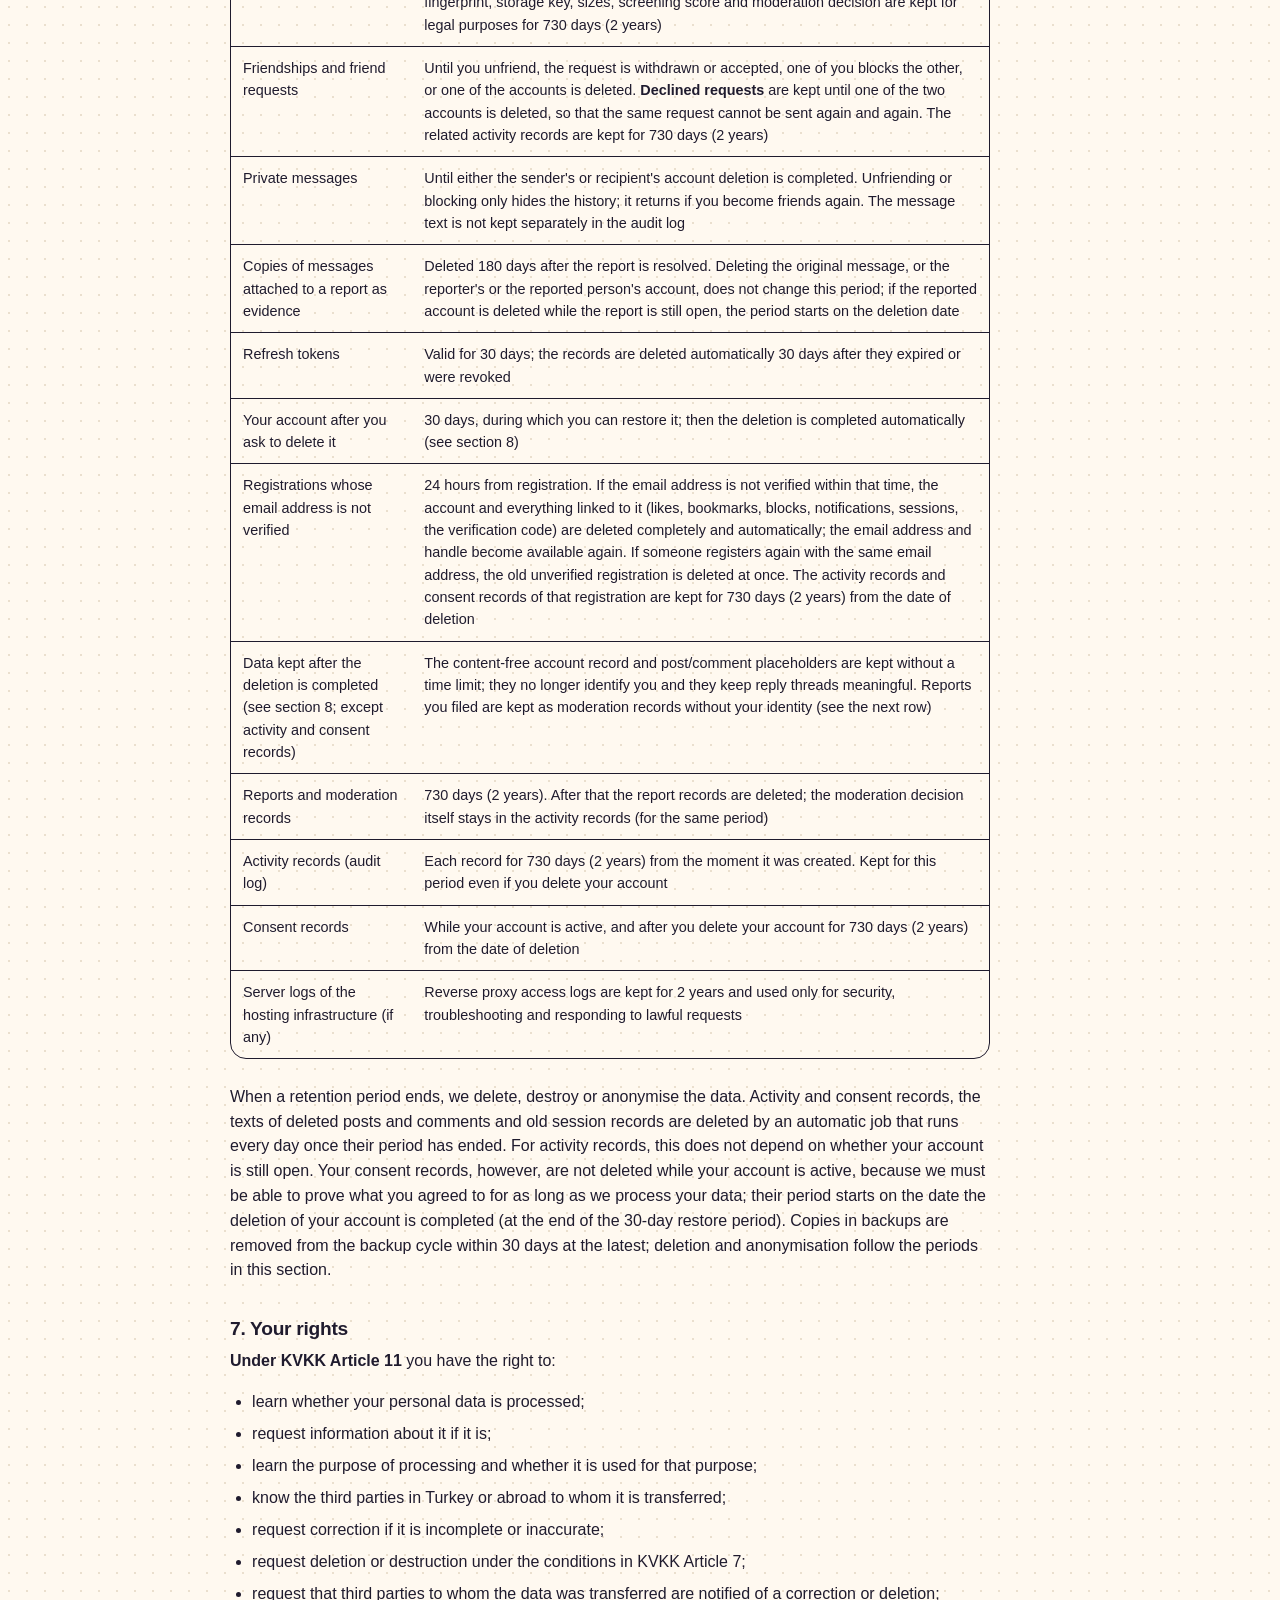
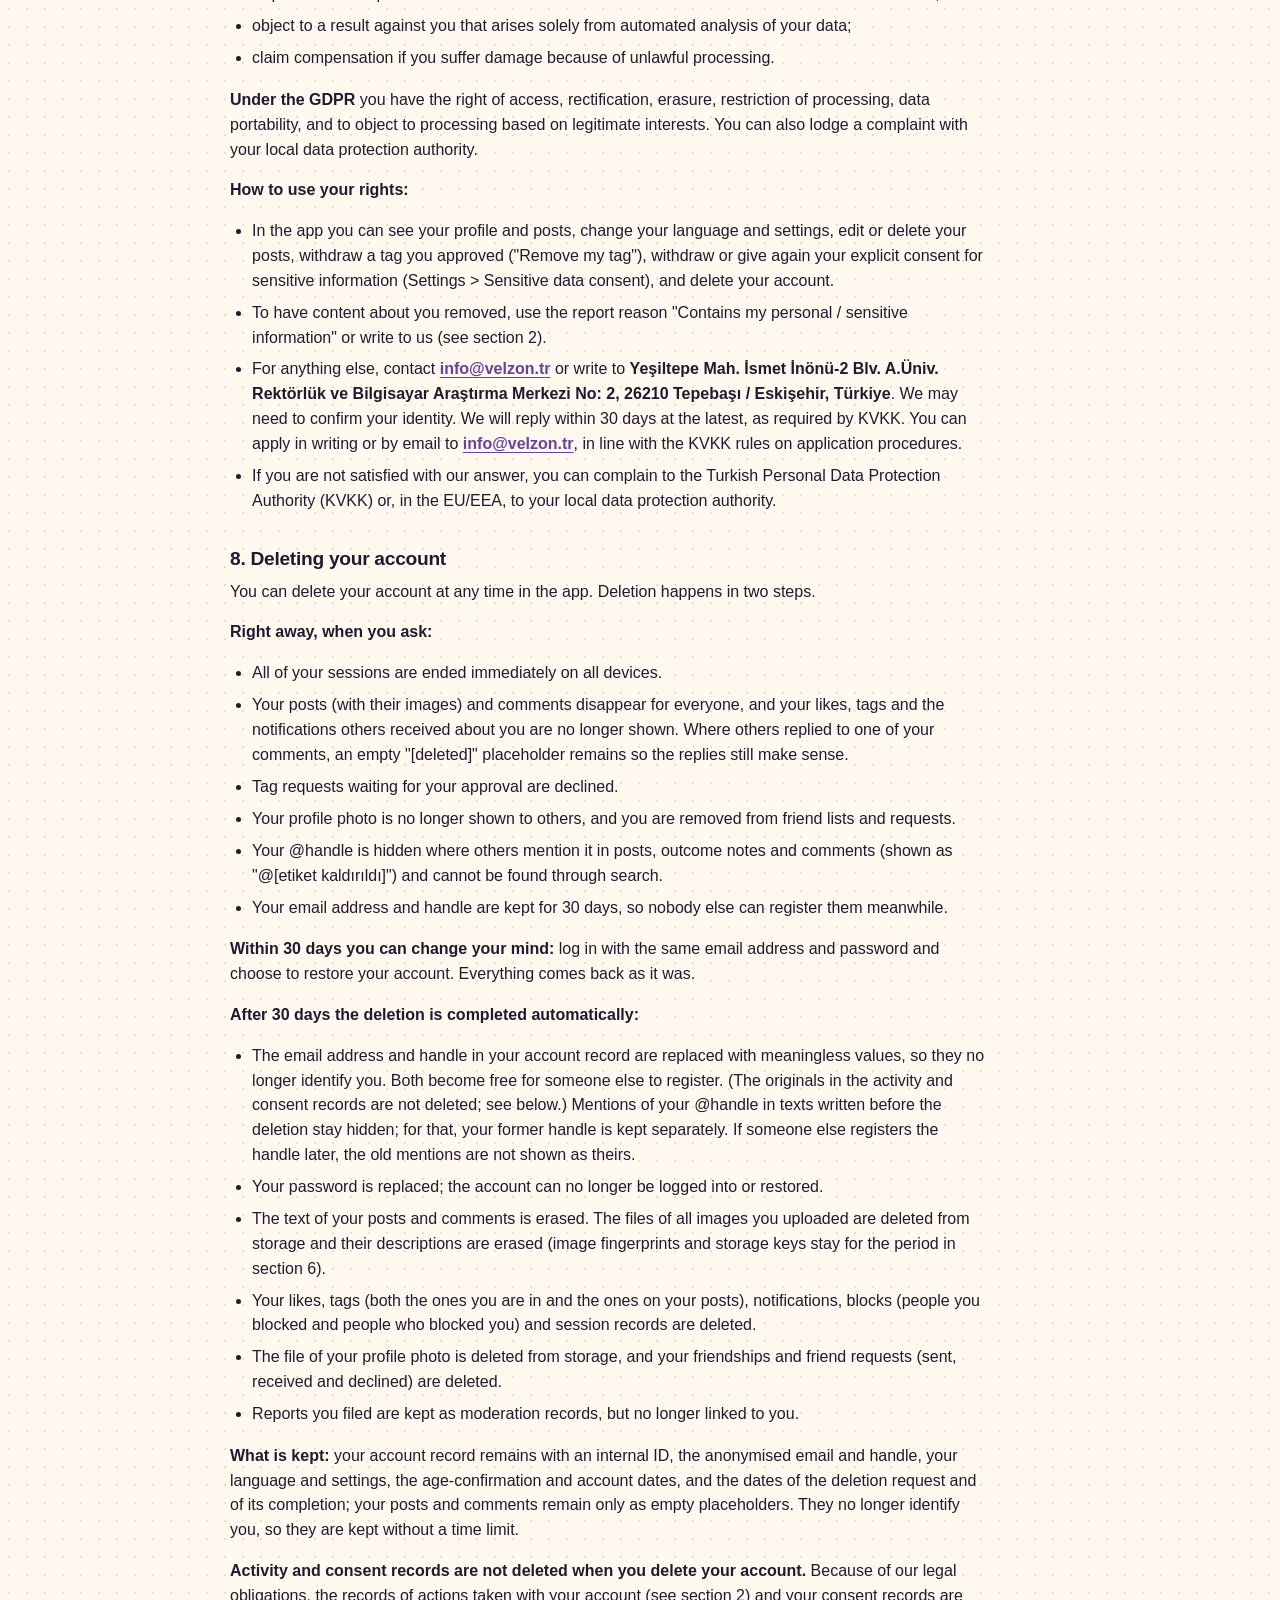
==== commit a25e89cb: "Yasal sayfa: 2026-11-07" ====
--- a/en/index.html
+++ b/en/index.html
@@ -767,7 +767,7 @@
 <p class="section-lang"><a href="/wishsay-legal/#privacy" hreflang="tr" lang="tr" aria-label="This section in Turkish">Türkçe</a></p>
     <article class="legal">
 <h2>WishSay Privacy Policy</h2>
-<p><em>Last updated: 31 October 2026</em></p>
+<p><em>Last updated: 7 November 2026</em></p>
 <p>This policy explains what personal data WishSay collects, why, who can see it and what rights you have. It is
 written to meet the Turkish Personal Data Protection Law No. 6698 (&quot;KVKK&quot;) and the EU General Data Protection
 Regulation (&quot;GDPR&quot;). Under KVKK, this text also serves as our information notice (aydınlatma metni) under
@@ -819,6 +819,11 @@
 <td>To show comments and replies under posts, to let post owners manage comments on their posts, and to moderate them</td>
 </tr>
 <tr>
+<td><strong>Your private messages</strong></td>
+<td>Text messages you send to friends (up to 2,000 characters), sender and recipient accounts, sent and read times. When you remove a conversation with &quot;Remove from my list&quot;, that preference is kept until a new message arrives or your account is deleted. The text is not copied to the audit log or to notifications</td>
+<td>To let you privately message your friends</td>
+</tr>
+<tr>
 <td><strong>Interactions</strong></td>
 <td>Likes you give (on posts and comments), tags (who tagged whom, and whether it was approved, declined or later withdrawn), reports you file on posts or comments (reason and optional note), users you block and authors whose anonymous content you hid through an anonymous post, friend requests (who sent one to whom, pending or declined) and your friendships, the visibility you choose for each post (&quot;Everyone&quot;, &quot;Friends&quot; or &quot;Only me&quot;)</td>
 <td>To run likes, tagging, reporting, blocking and friends, and to show your post only to the people you chose</td>
@@ -835,7 +840,7 @@
 </tr>
 <tr>
 <td><strong>Notifications</strong></td>
-<td>In-app notifications such as tag requests and approvals, comments on your posts and replies to your comments, and whether you have read them. A notification about an anonymous comment contains only its alias</td>
+<td>In-app notifications such as tag requests and approvals, comments on your posts, replies to your comments and a notification when your post reaches certain like counts (5, 10, 25, 50; it never shows who liked it), and whether you have read them. A notification about an anonymous comment contains only its alias</td>
 <td>To tell you about activity that concerns you</td>
 </tr>
 <tr>
@@ -845,7 +850,7 @@
 </tr>
 <tr>
 <td><strong>Activity records (audit log)</strong></td>
-<td>For every write action on WishSay: the user who did it, the type of action and what it was done to, IP address, source port number, device/app information (User-Agent), request ID and the exact server time (UTC, to the microsecond); plus details that depend on the action (see below)</td>
+<td>For write actions other than sending private messages, marking them read (including &quot;mark all as read&quot;) and removing a conversation from your list: the user who did it, the type of action and what it was done to, IP address, source port number, device/app information (User-Agent), request ID and the exact server time (UTC, to the microsecond); plus details that depend on the action (e.g. phrases matched automatically in moderation; see below)</td>
 <td>To meet legal obligations and respond to requests from competent authorities such as courts and public prosecutors; security and abuse prevention</td>
 </tr>
 <tr>
@@ -857,7 +862,9 @@
 <p><strong>What you write is up to you.</strong> Please be careful with sensitive information such as health, religion or belief,
 or sex life, about yourself or others, and with anything identifying a real person: posts can be seen by every
 user, and named posts show your handle. The app reminds you of this when you write a post or a comment. Our Content
-Policy forbids sharing other people&#39;s personal information.</p>
+Policy forbids sharing other people&#39;s personal information. While you write, some phrases show a support card on your
+device, and the personal information warning for phone numbers, e-mail addresses, Turkish ID numbers or IBANs also
+runs on your device; none of these checks is sent to our servers.</p>
 <p><strong>Removing information about you.</strong> If a post or comment contains your personal or sensitive information, you can
 ask for it to be removed: report it with the reason &quot;Contains my personal / sensitive information&quot; (these reports
 are flagged for moderators to handle first), or write to <strong><a href="mailto:info@velzon.tr">info@velzon.tr</a></strong>. This works whether or not you have an
@@ -904,6 +911,15 @@
 yours. A declined request is kept until one of the two accounts is deleted, so that the same request cannot be
 sent again and again (see section 6). The legal basis for these features is the performance of our service
 (contract) with you (see section 3).</p>
+<p><strong>Private messages:</strong> You can only message established friends, not someone with a pending request. Only you and the
+recipient can see a conversation. Unfriending or blocking hides it from both sides but <strong>does not delete</strong> the
+messages: the history returns if you become friends again. When either account&#39;s deletion is completed, messages
+between you are erased. Sending messages, marking them read (including &quot;mark all as read&quot;) and removing a conversation from your list are not recorded in the audit log; message text is not
+included in notifications. You can report or block the account from a conversation.
+When you report from a conversation, you can choose up to 10 messages you received from the other person as evidence.
+A copy of the messages you choose is attached to the report so that only moderators can see it, and is deleted 180
+days after the report is resolved. Messages you do not choose are not sent to moderators. Message text passes an automatic word filter before it is
+sent; the filter shows the text to no one and keeps no separate copy, and a message that breaks the rules is not sent.</p>
 <p><strong>Push notifications (optional):</strong> If you turn on Settings &gt; Notifications, your device&#39;s notification identifier
 (push token) is stored with your account so we can send you push notifications. They are delivered through Google&#39;s
 Firebase Cloud Messaging (as processor) and, on iOS, Apple Push Notification service (APNs). The text is generic and
@@ -1198,6 +1214,14 @@
 <tr>
 <td>Friendships and friend requests</td>
 <td>Until you unfriend, the request is withdrawn or accepted, one of you blocks the other, or one of the accounts is deleted. <strong>Declined requests</strong> are kept until one of the two accounts is deleted, so that the same request cannot be sent again and again. The related activity records are kept for 730 days (2 years)</td>
+</tr>
+<tr>
+<td>Private messages</td>
+<td>Until either the sender&#39;s or recipient&#39;s account deletion is completed. Unfriending or blocking only hides the history; it returns if you become friends again. The message text is not kept separately in the audit log</td>
+</tr>
+<tr>
+<td>Copies of messages attached to a report as evidence</td>
+<td>Deleted 180 days after the report is resolved. Deleting the original message, or the reporter&#39;s or the reported person&#39;s account, does not change this period; if the reported account is deleted while the report is still open, the period starts on the deletion date</td>
 </tr>
 <tr>
 <td>Refresh tokens</td>
@@ -1327,7 +1351,8 @@
 <li>If an already-used refresh token is presented again, all of that user&#39;s sessions are ended, to protect against
 stolen sessions.</li>
 <li>When an account is deleted, its existing tokens stop working immediately.</li>
-<li>Posts and comments are checked by an automatic word filter, comments are rate-limited (at most 30 in 10 minutes
+<li>Posts, comments, outcome notes, image descriptions, usernames and private messages are checked by an automatic word
+filter; comments are rate-limited (at most 30 in 10 minutes
 per account), and posts, reports, likes, celebrations, tag requests and searches have per-account limits too (the
 search counters live only in the server&#39;s memory and are not stored). Only reports from accounts that are at least
 24 hours old count towards automatically hiding a post. Moderator tools are restricted to moderator accounts.</li>
@@ -1363,7 +1388,7 @@
 <p class="section-lang"><a href="/wishsay-legal/#content-policy" hreflang="tr" lang="tr" aria-label="This section in Turkish">Türkçe</a></p>
     <article class="legal">
 <h2>WishSay Content Policy</h2>
-<p><em>Last updated: 29 October 2026</em></p>
+<p><em>Last updated: 7 November 2026</em></p>
 <p>WishSay is a place to share short &quot;expectations&quot;: what you hope for, look forward to, or expect from life, the
 world or yourself. Posts appear in a shared feed. To keep the feed a good place for everyone, including teens,
 please follow these rules.</p>
@@ -1386,7 +1411,8 @@
 <li><strong>Sexual content:</strong> sexually explicit or suggestive posts.</li>
 <li><strong>Anything that sexualises minors.</strong> Zero tolerance. We remove it and may report it to the authorities.</li>
 <li><strong>Doxxing and personal information:</strong> sharing someone&#39;s real full name, address, phone number, school,
-workplace, social media accounts or other private details, including your own.</li>
+workplace, social media accounts or other private details, including your own. Phone numbers cannot be shared in
+public posts, comments or image descriptions; the app warns you before sending.</li>
 <li><strong>Other people&#39;s sensitive information:</strong> writing about someone else&#39;s health, religion or belief, sex life or
 similar sensitive matters in a way that can identify them.</li>
 <li><strong>Encouraging self-harm or suicide:</strong> promoting, instructing or egging someone on. Talking about how you feel
@@ -1398,6 +1424,9 @@
 someone (&quot;I expect @x to apologise to me in front of everyone&quot;, &quot;I expect [name] to finally admit she lied&quot;).
 Expectations are about your hopes, not a tool to pressure other people.</li>
 </ul>
+<p>In public posts and comments, phrases that may contain threats, violence, praise of terrorism or hatred are flagged
+automatically. Flagged content is only visible to you until a moderator reviews it; the moderator then publishes or
+hides it.</p>
 <p><strong>Images.</strong> You can add up to 4 images to a post (comments cannot have images). All of the rules above apply to
 images too. In addition, the following are not allowed:</p>
 <ul>
